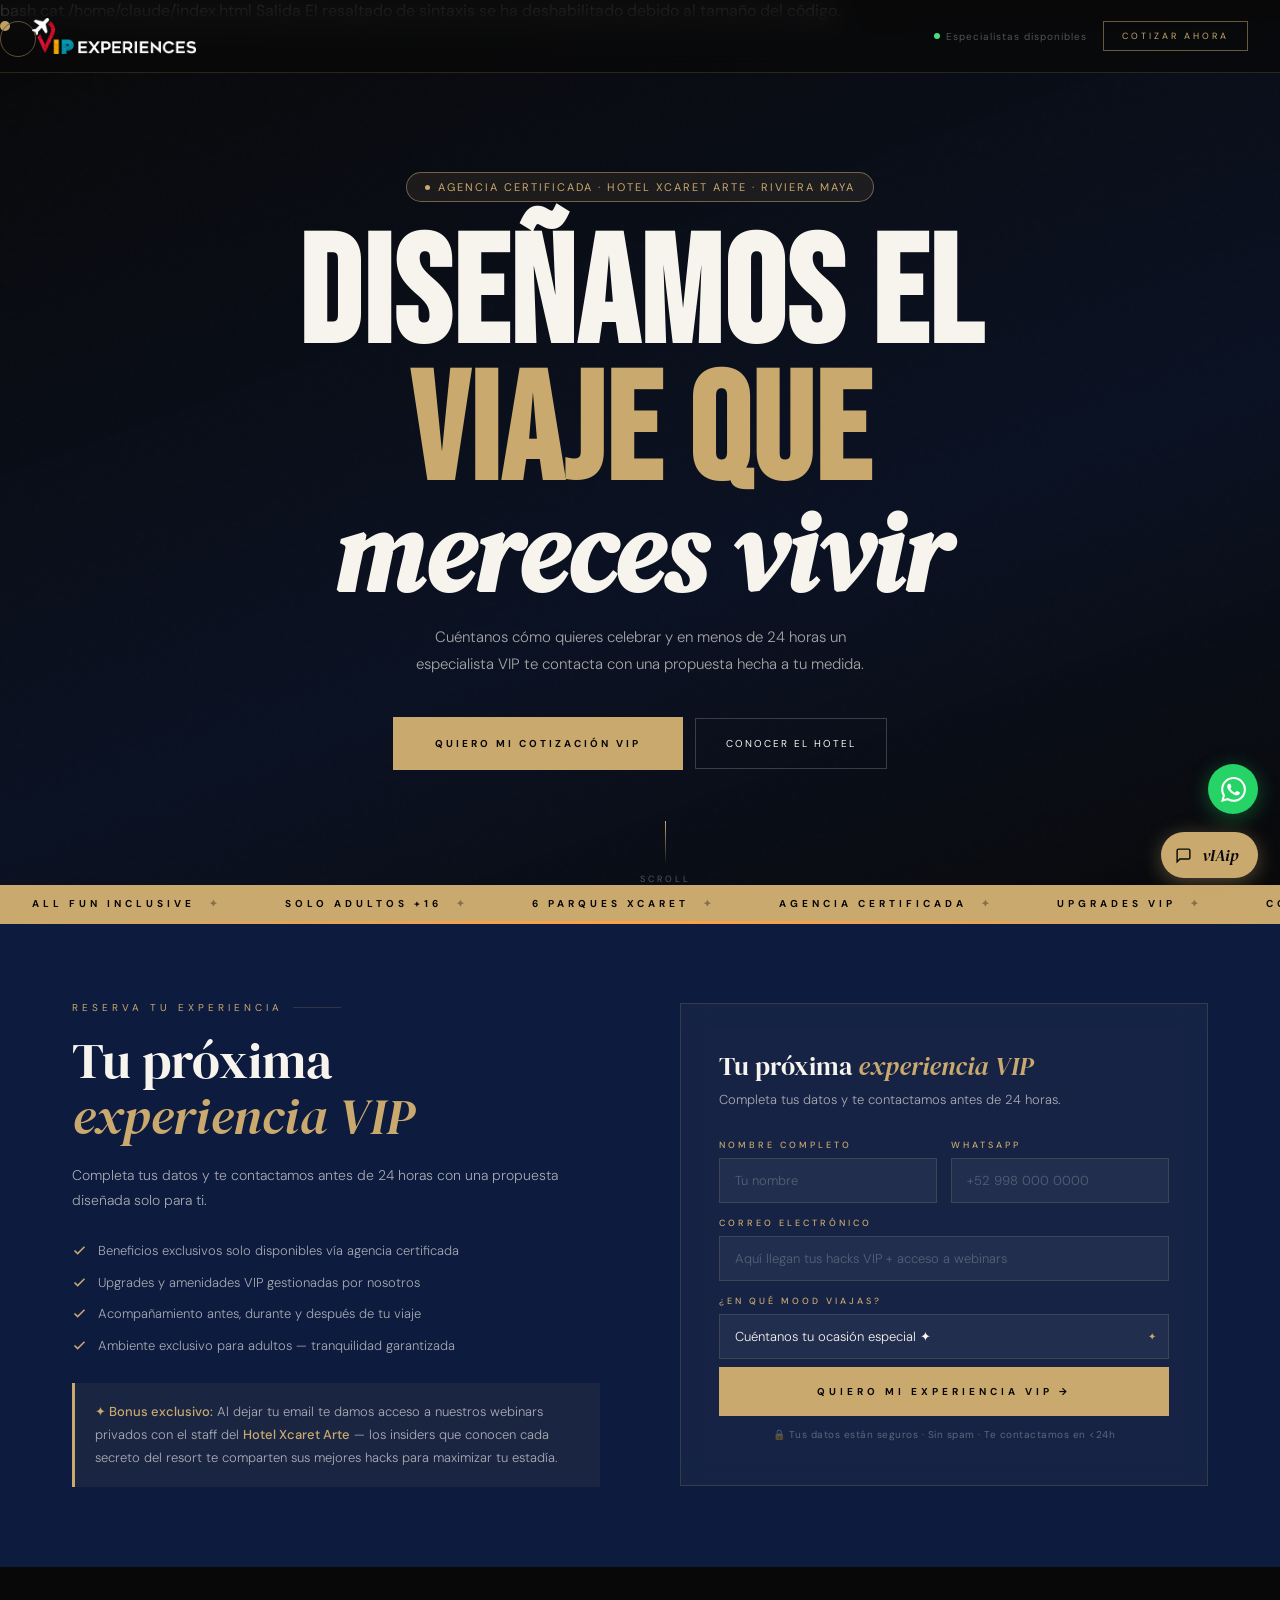
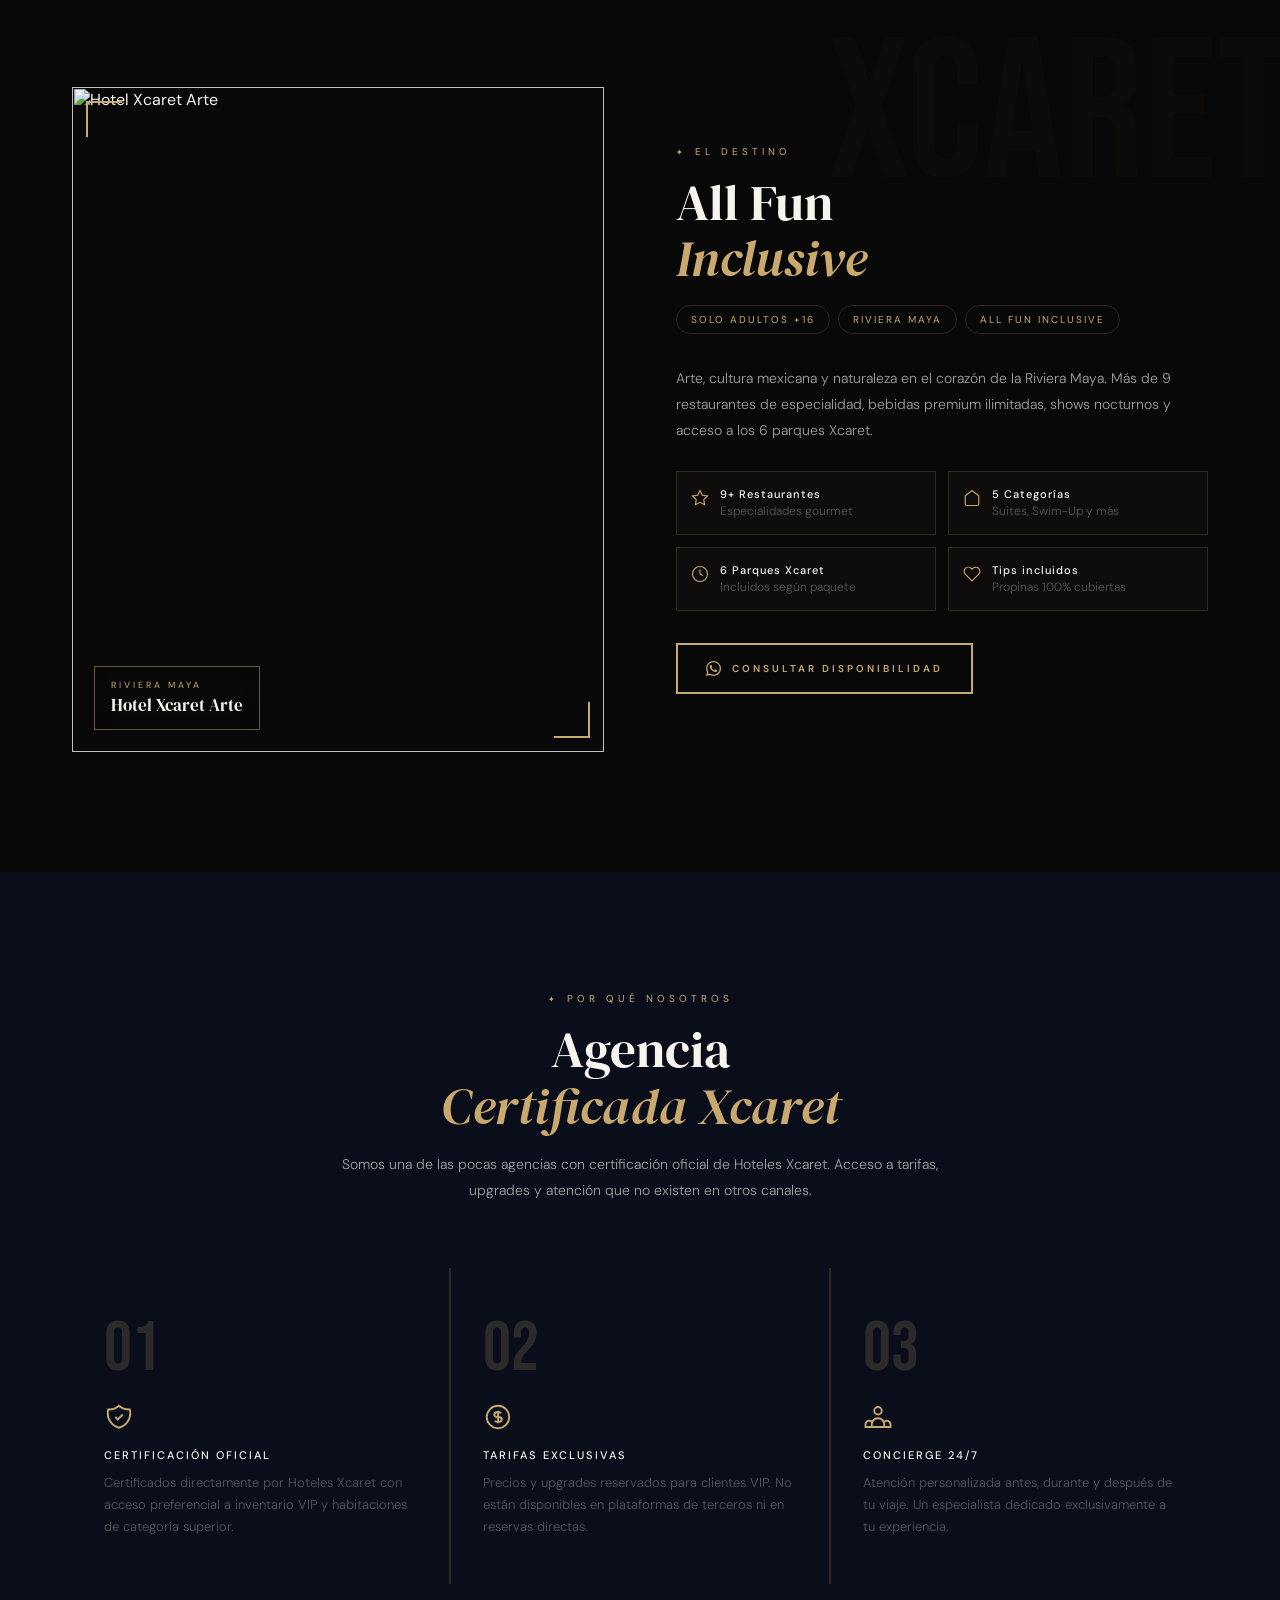
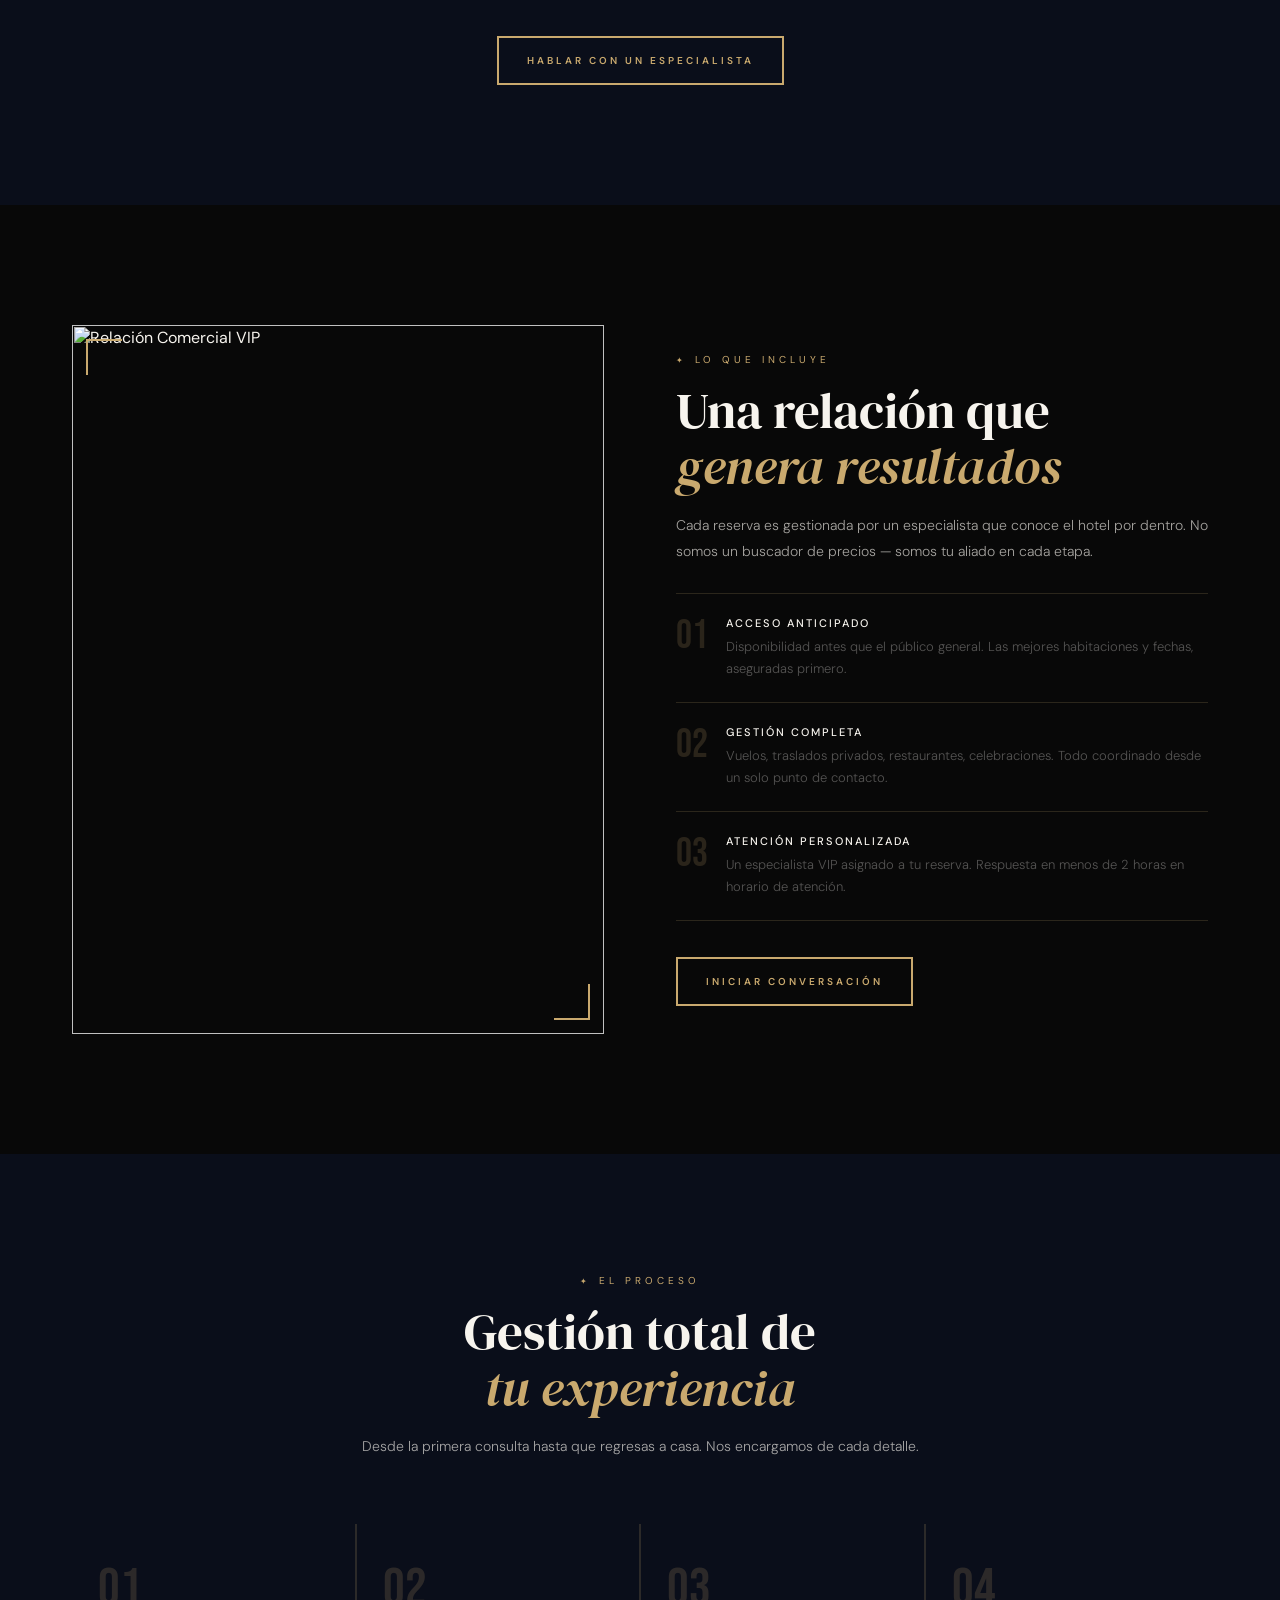
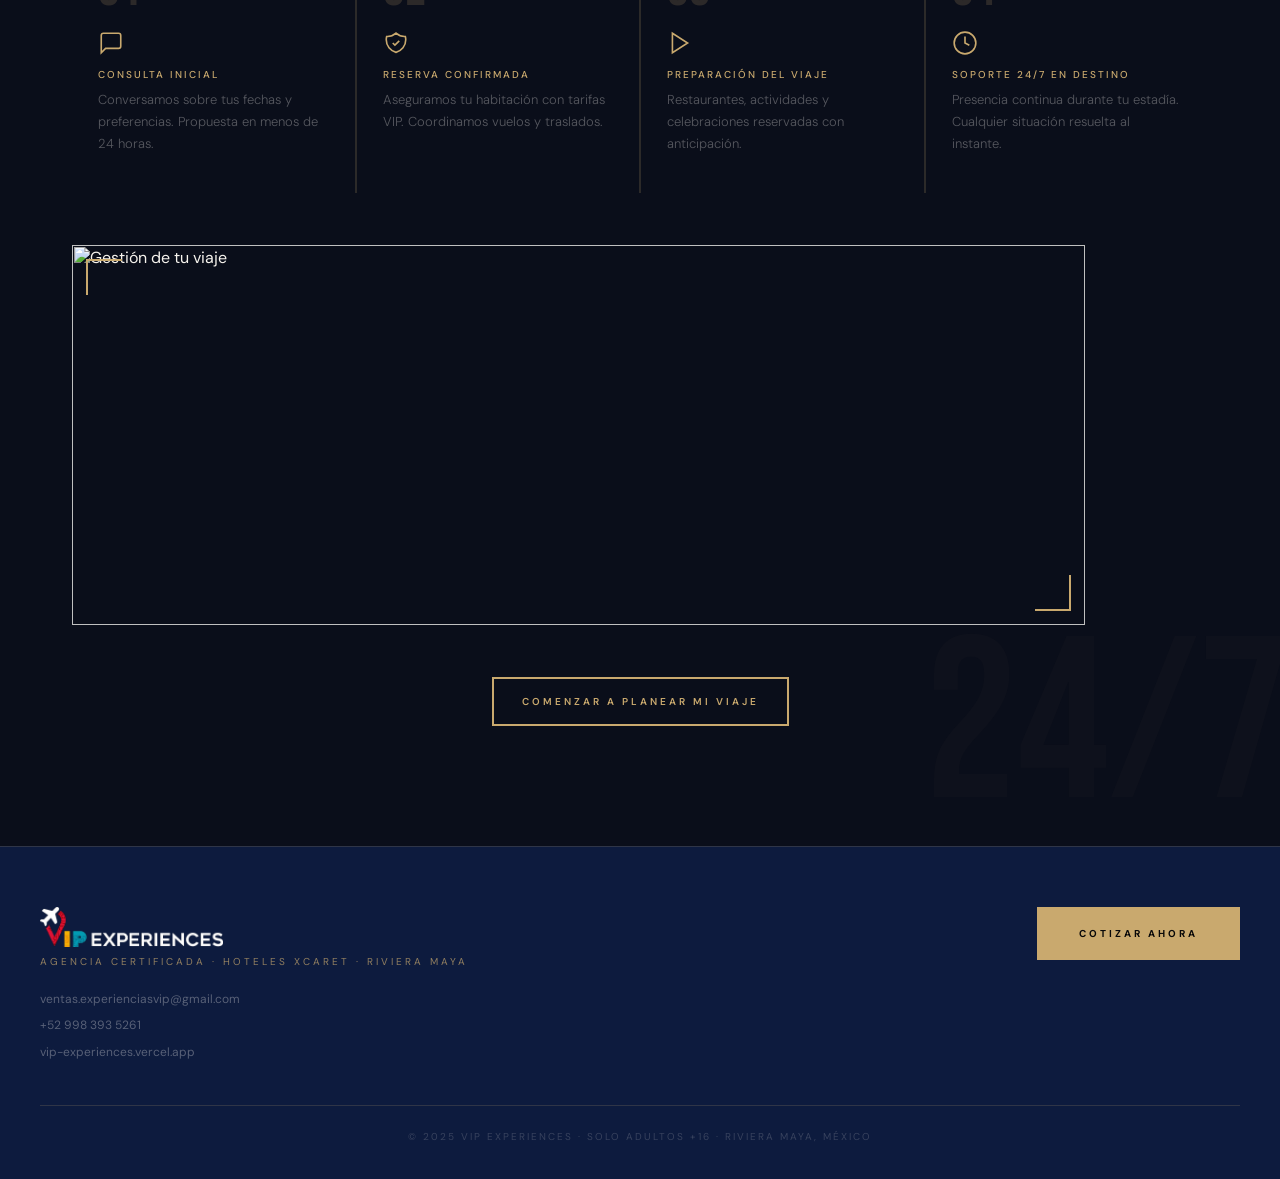
==== index.html @ f20a8151 "Update index.html" ====
bash

cat /home/claude/index.html
Salida

El resaltado de sintaxis se ha deshabilitado debido al tamaño del código.
<!DOCTYPE html>
<html lang="es">
<head>
<meta charset="UTF-8">
<meta name="viewport" content="width=device-width, initial-scale=1.0">
<title>VIP Experiences — Hotel Xcaret Arte</title>
<meta name="description" content="Agencia certificada por Hoteles Xcaret. Tarifas VIP y experiencias exclusivas en Hotel Xcaret Arte, Riviera Maya.">
<link rel="preconnect" href="https://fonts.googleapis.com">
<link rel="preconnect" href="https://fonts.gstatic.com" crossorigin>
<link href="https://fonts.googleapis.com/css2?family=Bebas+Neue&family=DM+Serif+Display:ital@0;1&family=DM+Sans:wght@300;400;500;600&display=swap" rel="stylesheet">
<style>
:root{--gold:#C9A96E;--gold2:#E8D5A8;--navy:#0D1B3E;--black:#080808;--white:#F7F4EE;--dim:rgba(247,244,238,0.65);--faint:rgba(247,244,238,0.32);--border:rgba(201,169,110,0.18);--border2:rgba(201,169,110,0.5)}
*,*::before,*::after{box-sizing:border-box;margin:0;padding:0}
html{scroll-behavior:smooth}
body{font-family:'DM Sans',sans-serif;background:var(--black);color:var(--white);overflow-x:hidden;cursor:none}
.cursor{width:10px;height:10px;background:var(--gold);border-radius:50%;position:fixed;pointer-events:none;z-index:9999;mix-blend-mode:difference;transition:transform .15s}
.cursor-ring{width:36px;height:36px;border:1px solid var(--gold);border-radius:50%;position:fixed;pointer-events:none;z-index:9998;opacity:.45;transition:all .12s ease}
nav{position:fixed;top:0;left:0;right:0;z-index:200;padding:18px 32px;display:flex;align-items:center;justify-content:space-between;background:rgba(8,8,8,.75);backdrop-filter:blur(16px);border-bottom:1px solid var(--border)}
.nav-logo{font-family:'DM Serif Display',serif;font-size:19px;color:var(--white);text-decoration:none}
.nav-logo span{color:var(--gold)}
.nav-right{display:flex;align-items:center;gap:16px}
.nav-live{display:flex;align-items:center;gap:6px;font-size:10px;color:var(--faint);letter-spacing:1px}
.live-dot{width:6px;height:6px;background:#4ade80;border-radius:50%;animation:blink 1.5s ease infinite}
.nav-cta{font-size:9px;letter-spacing:3px;text-transform:uppercase;color:var(--gold);border:1px solid var(--border2);padding:8px 18px;text-decoration:none;transition:all .2s}
.nav-cta:hover{background:var(--gold);color:var(--black)}
/* HERO */
#hero{position:relative;height:100svh;min-height:680px;display:grid;place-items:center;overflow:hidden}
.hero-bg{position:absolute;inset:0;background-image:url('https://res.cloudinary.com/deaovvhbi/image/upload/q_auto,f_auto/Hero_wclmz5.jpg');background-size:cover;background-position:center;transform:scale(1.08);animation:slowZoom 12s ease forwards}
.hero-overlay{position:absolute;inset:0;z-index:1;background:linear-gradient(160deg,rgba(8,8,8,.78) 0%,rgba(13,27,62,.5) 60%,rgba(8,8,8,.82) 100%)}
.hero-grain{position:absolute;inset:0;z-index:2;opacity:.25;background-image:url("data:image/svg+xml,%3Csvg viewBox='0 0 200 200' xmlns='http://www.w3.org/2000/svg'%3E%3Cfilter id='n'%3E%3CfeTurbulence type='fractalNoise' baseFrequency='.85' numOctaves='4'/%3E%3C/filter%3E%3Crect width='100%25' height='100%25' filter='url(%23n)' opacity='.05'/%3E%3C/svg%3E");pointer-events:none}
.hero-content{position:relative;z-index:3;text-align:center;padding:0 20px;max-width:900px}
.hero-pill{display:inline-flex;align-items:center;gap:8px;background:rgba(201,169,110,.1);border:1px solid var(--border2);padding:7px 18px;border-radius:100px;font-size:11px;letter-spacing:2px;text-transform:uppercase;color:var(--gold);margin-bottom:28px;animation:fadeUp .8s ease both;backdrop-filter:blur(8px)}
.pill-dot{width:5px;height:5px;background:var(--gold);border-radius:50%}
.hero-h1{font-family:'Bebas Neue',sans-serif;font-size:clamp(68px,12vw,152px);line-height:.9;letter-spacing:2px;color:var(--white);margin-bottom:6px;animation:fadeUp .8s .1s ease both}
.hero-h1 .g{color:var(--gold)}
.hero-h1 .it{font-family:'DM Serif Display',serif;font-style:italic;font-size:.72em;letter-spacing:0;display:block}
.hero-sub{font-size:15px;font-weight:300;color:var(--dim);line-height:1.75;max-width:460px;margin:22px auto 40px;animation:fadeUp .8s .2s ease both}
.hero-ctas{display:flex;align-items:center;justify-content:center;gap:12px;flex-wrap:wrap;animation:fadeUp .8s .3s ease both}
.btn-primary{background:var(--gold);color:var(--black);font-size:10px;font-weight:700;letter-spacing:3px;text-transform:uppercase;padding:18px 40px;text-decoration:none;border:2px solid var(--gold);transition:all .25s;font-family:'DM Sans',sans-serif;display:inline-block}
.btn-primary:hover{background:transparent;color:var(--gold)}
.btn-outline{background:transparent;color:var(--white);font-size:10px;letter-spacing:2px;text-transform:uppercase;padding:18px 30px;text-decoration:none;border:1px solid rgba(247,244,238,.2);transition:all .25s;font-family:'DM Sans',sans-serif;display:inline-block}
.btn-outline:hover{border-color:var(--gold);color:var(--gold)}
.hero-scroll{position:absolute;bottom:36px;left:50%;transform:translateX(-50%);z-index:3;display:flex;flex-direction:column;align-items:center;gap:8px;color:var(--faint);font-size:9px;letter-spacing:3px;text-transform:uppercase;animation:fadeUp .8s .6s ease both}
.scroll-line{width:1px;height:44px;background:linear-gradient(to bottom,var(--gold),transparent);animation:scrollPulse 2s ease infinite}
.ticker{position:absolute;bottom:0;left:0;right:0;z-index:4;background:var(--gold);height:36px;display:flex;align-items:center;overflow:hidden}
.ticker-track{display:flex;animation:ticker 24s linear infinite;white-space:nowrap}
.ticker-item{font-size:10px;letter-spacing:4px;text-transform:uppercase;color:var(--black);font-weight:700;padding:0 32px;display:flex;align-items:center;gap:14px}
.ts{opacity:.35}
/* FORMULARIO */
#formulario{position:relative;background:var(--navy);overflow:hidden}
#formulario::before{content:'';position:absolute;top:0;left:0;right:0;height:3px;background:linear-gradient(90deg,var(--gold),#ff9f43,var(--gold))}
.form-layout{max-width:1200px;margin:0 auto;padding:80px 32px;display:grid;grid-template-columns:1fr 1fr;gap:80px;align-items:center}
.form-eyebrow{font-size:10px;letter-spacing:4px;text-transform:uppercase;color:var(--gold);margin-bottom:18px;display:flex;align-items:center;gap:10px}
.form-eyebrow::after{content:'';flex:1;height:1px;background:var(--border);max-width:48px}
.form-h2{font-family:'DM Serif Display',serif;font-size:clamp(34px,4vw,54px);font-weight:400;line-height:1.1;color:var(--white);margin-bottom:18px}
.form-h2 em{color:var(--gold);font-style:italic}
.form-desc{font-size:14px;font-weight:300;color:var(--dim);line-height:1.8;margin-bottom:28px}
.perks{list-style:none;display:flex;flex-direction:column;gap:12px;margin-bottom:28px}
.perks li{display:flex;align-items:flex-start;gap:11px;font-size:13px;font-weight:300;color:var(--dim);line-height:1.5}
.pi{color:var(--gold);flex-shrink:0;margin-top:2px}
.bonus{background:rgba(201,169,110,.07);border-left:3px solid var(--gold);padding:18px 20px}
.bonus p{font-size:13px;font-weight:300;color:var(--dim);line-height:1.75}
.bonus strong{color:var(--gold);font-weight:500}
.form-card{background:rgba(247,244,238,.04);border:1px solid var(--border);padding:44px 38px;backdrop-filter:blur(12px)}
.card-h3{font-family:'DM Serif Display',serif;font-size:26px;font-weight:400;color:var(--white);margin-bottom:6px}
.card-h3 em{color:var(--gold);font-style:italic}
.card-sub{font-size:13px;font-weight:300;color:var(--dim);margin-bottom:28px;line-height:1.6}
.frow{display:grid;grid-template-columns:1fr 1fr;gap:14px;margin-bottom:14px}
.frow.one{grid-template-columns:1fr}
.fg{display:flex;flex-direction:column;gap:7px}
.fg label{font-size:9px;letter-spacing:3px;text-transform:uppercase;color:var(--gold);font-weight:500}
.fg input,.fg select{background:rgba(255,255,255,.05);border:1px solid var(--border);color:var(--white);padding:13px 15px;font-size:13px;font-weight:300;font-family:'DM Sans',sans-serif;outline:none;transition:border-color .25s;width:100%;-webkit-appearance:none}
.fg input::placeholder{color:rgba(247,244,238,.25)}
.fg input:focus,.fg select:focus{border-color:var(--gold)}
.fg select option{background:#0d1b3e;color:var(--white)}
.sel-wrap{position:relative}
.sel-wrap::after{content:'✦';position:absolute;right:13px;top:50%;transform:translateY(-50%);color:var(--gold);font-size:10px;pointer-events:none}
.form-submit{width:100%;background:var(--gold);color:var(--black);border:none;padding:18px;margin-top:8px;font-size:10px;letter-spacing:4px;text-transform:uppercase;font-weight:700;font-family:'DM Sans',sans-serif;cursor:none;transition:all .25s}
.form-submit:hover{background:var(--gold2)}
.form-submit:disabled{opacity:.5}
.form-secure{margin-top:12px;text-align:center;font-size:10px;color:var(--faint);letter-spacing:.5px}
.form-err{display:none;margin-top:10px;font-size:12px;color:#ff7070;padding:10px 14px;border:1px solid rgba(255,112,112,.2);background:rgba(255,112,112,.05)}
.form-ok{display:none;text-align:center;padding:48px 20px}
.form-ok h3{font-family:'DM Serif Display',serif;font-size:34px;color:var(--white);margin-bottom:12px}
.form-ok h3 em{color:var(--gold);font-style:italic}
.form-ok p{font-size:14px;font-weight:300;color:var(--dim);line-height:1.7;margin-bottom:24px}
/* SECTIONS */
.sec{padding:120px 0;position:relative}
.sec-inner{max-width:1200px;margin:0 auto;padding:0 32px}
.split{display:grid;grid-template-columns:1fr 1fr;gap:72px;align-items:center}
.eyebrow{font-size:10px;letter-spacing:4px;text-transform:uppercase;color:var(--gold);margin-bottom:16px;display:flex;align-items:center;gap:8px}
.eyebrow::before{content:'✦';font-size:8px}
.sec-h2{font-family:'DM Serif Display',serif;font-size:clamp(36px,4vw,54px);font-weight:400;line-height:1.1;color:var(--white);margin-bottom:18px}
.sec-h2 em{color:var(--gold);font-style:italic}
.sec-p{font-size:14px;font-weight:300;color:var(--dim);line-height:1.85;margin-bottom:28px}
.tags{display:flex;flex-wrap:wrap;gap:8px;margin-bottom:32px}
.tag{font-size:10px;letter-spacing:2px;text-transform:uppercase;color:var(--gold);border:1px solid var(--border);padding:7px 14px;border-radius:100px;transition:all .2s}
.tag:hover{background:var(--gold);color:var(--black);border-color:var(--gold)}
.icon-grid{display:grid;grid-template-columns:1fr 1fr;gap:12px;margin-bottom:32px}
.icon-card{display:flex;align-items:flex-start;gap:11px;padding:15px 14px;border:1px solid var(--border);background:rgba(201,169,110,.03);transition:border-color .2s}
.icon-card:hover{border-color:var(--border2)}
.icon-card svg{flex-shrink:0;margin-top:2px}
.ict strong{display:block;font-size:11px;letter-spacing:1px;color:var(--white);font-weight:500;margin-bottom:2px}
.ict span{font-size:12px;font-weight:300;color:var(--faint)}
.img-frame{position:relative;overflow:hidden}
.img-frame img{width:100%;height:100%;object-fit:cover;display:block;transition:transform .8s ease}
.img-frame:hover img{transform:scale(1.04)}
.corner-tl{position:absolute;top:14px;left:14px;width:36px;height:36px;border-top:2px solid var(--gold);border-left:2px solid var(--gold);pointer-events:none}
.corner-br{position:absolute;bottom:14px;right:14px;width:36px;height:36px;border-bottom:2px solid var(--gold);border-right:2px solid var(--gold);pointer-events:none}
.img-stamp{position:absolute;bottom:22px;left:22px;background:rgba(8,8,8,.88);border:1px solid var(--border2);padding:12px 16px;backdrop-filter:blur(10px)}
.img-stamp p{font-size:9px;letter-spacing:3px;text-transform:uppercase;color:var(--gold);margin-bottom:2px}
.img-stamp strong{font-family:'DM Serif Display',serif;font-size:17px;font-weight:400;color:var(--white)}
.btn-wa{display:inline-flex;align-items:center;gap:11px;background:transparent;color:var(--gold);border:2px solid var(--gold);font-size:10px;letter-spacing:3px;text-transform:uppercase;font-weight:600;padding:16px 28px;text-decoration:none;font-family:'DM Sans',sans-serif;transition:all .25s}
.btn-wa:hover{background:var(--gold);color:var(--black)}
/* PILLARS */
.pillars-wrap{display:grid;grid-template-columns:repeat(3,1fr);gap:2px;background:var(--border);margin-bottom:52px}
.pillar{background:#0a0e1a;padding:46px 32px;transition:background .3s;position:relative;overflow:hidden}
.pillar::before{content:'';position:absolute;top:0;left:0;right:0;height:2px;background:var(--gold);transform:scaleX(0);transition:transform .3s ease;transform-origin:left}
.pillar:hover::before{transform:scaleX(1)}
.pillar:hover{background:rgba(201,169,110,.04)}
.pnum{font-family:'Bebas Neue',sans-serif;font-size:70px;color:var(--border);line-height:1;margin-bottom:18px}
.ptitle{font-size:11px;letter-spacing:2px;text-transform:uppercase;color:var(--white);font-weight:500;margin-bottom:10px}
.pdesc{font-size:13px;font-weight:300;color:var(--faint);line-height:1.7}
/* BENEFITS */
.benefit-list{display:flex;flex-direction:column;gap:0;margin:28px 0 36px}
.benefit-row{display:flex;align-items:flex-start;gap:20px;padding:22px 0;border-bottom:1px solid var(--border)}
.benefit-row:first-child{border-top:1px solid var(--border)}
.bnum{font-family:'Bebas Neue',sans-serif;font-size:40px;color:var(--border);line-height:1;flex-shrink:0;width:30px}
.bcontent h4{font-size:11px;letter-spacing:2px;text-transform:uppercase;color:var(--white);font-weight:500;margin-bottom:6px}
.bcontent p{font-size:13px;font-weight:300;color:var(--faint);line-height:1.7}
/* STEPS */
.steps-wrap{display:grid;grid-template-columns:repeat(4,1fr);gap:2px;background:var(--border);margin-bottom:52px}
.step{background:#0a0e1a;padding:38px 26px;transition:background .3s}
.step:hover{background:rgba(201,169,110,.04)}
.snum{font-family:'Bebas Neue',sans-serif;font-size:54px;color:var(--border);line-height:1;margin-bottom:14px}
.stitle{font-size:10px;letter-spacing:2px;text-transform:uppercase;color:var(--gold);font-weight:500;margin-bottom:8px}
.sdesc{font-size:13px;font-weight:300;color:var(--faint);line-height:1.7}
.center-head{text-align:center;max-width:620px;margin:0 auto 64px}
.center-cta{text-align:center;margin-top:52px}
/* BG DECORATORS */
.bg-text{position:absolute;font-family:'Bebas Neue',sans-serif;color:rgba(201,169,110,.025);pointer-events:none;user-select:none;z-index:0}
/* FOOTER */
footer{background:var(--navy);border-top:1px solid var(--border);padding:60px 32px 36px}
.footer-inner{max-width:1200px;margin:0 auto;display:grid;grid-template-columns:1fr auto;gap:40px;align-items:start;margin-bottom:40px}
.footer-brand h3{font-family:'DM Serif Display',serif;font-size:24px;font-weight:400;color:var(--white);margin-bottom:6px}
.footer-brand h3 span{color:var(--gold)}
.footer-cert{font-size:10px;letter-spacing:3px;text-transform:uppercase;color:var(--gold);opacity:.7;margin-bottom:18px}
.footer-links a{display:block;font-size:12px;color:var(--faint);text-decoration:none;line-height:2.2;transition:color .2s}
.footer-links a:hover{color:var(--gold)}
.footer-copy{max-width:1200px;margin:0 auto;padding-top:24px;border-top:1px solid var(--border);text-align:center;font-size:10px;letter-spacing:2px;text-transform:uppercase;color:rgba(247,244,238,.18)}
/* WA + CHAT */
.wa-float{position:fixed;bottom:86px;right:22px;z-index:98;width:50px;height:50px;background:#25D366;border-radius:50%;display:flex;align-items:center;justify-content:center;text-decoration:none;box-shadow:0 4px 20px rgba(37,211,102,.35);transition:transform .3s,box-shadow .3s}
.wa-float:hover{transform:scale(1.1);box-shadow:0 8px 28px rgba(37,211,102,.5)}
.chat-float{position:fixed;bottom:22px;right:22px;z-index:99}
.chat-btn{height:46px;padding:0 20px 0 14px;background:var(--gold);border:none;border-radius:100px;cursor:none;display:flex;align-items:center;gap:10px;box-shadow:0 4px 20px rgba(201,169,110,.4);transition:all .3s}
.chat-btn:hover{transform:translateY(-2px);box-shadow:0 8px 28px rgba(201,169,110,.55)}
.chat-label{font-family:'DM Serif Display',serif;font-size:16px;font-style:italic;color:var(--black);font-weight:400}
.chat-win{position:absolute;bottom:58px;right:0;width:360px;background:#111;border:1px solid var(--border2);display:none;flex-direction:column;box-shadow:0 24px 64px rgba(0,0,0,.8);max-height:520px}
.chat-win.open{display:flex}
.chat-head{background:linear-gradient(135deg,var(--navy),#060f24);padding:15px 18px;display:flex;align-items:center;gap:12px;border-bottom:1px solid var(--border)}
.chat-av{width:34px;height:34px;background:var(--gold);border-radius:50%;display:flex;align-items:center;justify-content:center;font-family:'DM Serif Display',serif;font-size:14px;font-style:italic;color:var(--black);flex-shrink:0}
.chat-info h4{font-size:13px;font-weight:500;color:var(--white);margin-bottom:2px}
.chat-info span{font-size:10px;color:var(--gold);letter-spacing:1px}
.chat-x{margin-left:auto;background:none;border:none;color:var(--faint);cursor:none;font-size:22px;line-height:1;transition:color .2s}
.chat-x:hover{color:var(--white)}
.chat-msgs{flex:1;overflow-y:auto;padding:18px;display:flex;flex-direction:column;gap:14px;min-height:260px;max-height:300px}
.chat-msgs::-webkit-scrollbar{width:3px}
.chat-msgs::-webkit-scrollbar-thumb{background:var(--border);border-radius:2px}
.msg{max-width:88%;font-size:13px;font-weight:300;line-height:1.6;padding:11px 14px;animation:msgIn .3s ease both}
.msg.bot{background:rgba(201,169,110,.08);border-left:2px solid var(--gold);color:var(--dim);align-self:flex-start}
.msg.user{background:rgba(255,255,255,.06);color:var(--white);align-self:flex-end}
.msg.typing{display:flex;gap:5px;align-items:center;padding:14px 16px}
.dot{width:6px;height:6px;background:var(--gold);border-radius:50%;animation:bounce 1.2s ease infinite}
.dot:nth-child(2){animation-delay:.2s}
.dot:nth-child(3){animation-delay:.4s}
.chat-quick{padding:9px 14px;display:flex;gap:6px;flex-wrap:wrap;border-top:1px solid var(--border);background:rgba(0,0,0,.3)}
.q-btn{font-size:10px;letter-spacing:1px;color:var(--gold);border:1px solid var(--border);background:none;padding:6px 12px;cursor:none;transition:all .2s;font-family:'DM Sans',sans-serif;border-radius:100px}
.q-btn:hover{background:var(--gold);color:var(--black);border-color:var(--gold)}
.chat-row{display:flex;border-top:1px solid var(--border)}
.chat-inp{flex:1;background:rgba(255,255,255,.04);border:none;color:var(--white);padding:13px 15px;font-size:13px;font-family:'DM Sans',sans-serif;font-weight:300;outline:none}
.chat-inp::placeholder{color:rgba(247,244,238,.25)}
.chat-snd{background:var(--gold);border:none;width:44px;cursor:none;display:flex;align-items:center;justify-content:center;transition:background .2s;flex-shrink:0}
.chat-snd:hover{background:var(--gold2)}
.reveal{opacity:0;transform:translateY(20px);transition:opacity .65s ease,transform .65s ease}
.reveal.visible{opacity:1;transform:none}
.rd1{transition-delay:.1s}
.rd2{transition-delay:.2s}
@keyframes fadeUp{from{opacity:0;transform:translateY(28px)}to{opacity:1;transform:none}}
@keyframes slowZoom{from{transform:scale(1.08)}to{transform:scale(1)}}
@keyframes scrollPulse{0%,100%{opacity:.25}50%{opacity:.9}}
@keyframes ticker{from{transform:translateX(0)}to{transform:translateX(-50%)}}
@keyframes blink{0%,100%{opacity:1}50%{opacity:.15}}
@keyframes bounce{0%,60%,100%{transform:translateY(0)}30%{transform:translateY(-6px)}}
@keyframes msgIn{from{opacity:0;transform:translateY(6px)}to{opacity:1;transform:none}}
@media(max-width:768px){
  body,*{cursor:auto!important}
  .cursor,.cursor-ring{display:none}
  nav{padding:14px 18px}
  .nav-live{display:none}
  .form-layout,.split{grid-template-columns:1fr;gap:40px}
  .pillars-wrap{grid-template-columns:1fr}
  .steps-wrap{grid-template-columns:1fr 1fr}
  .sec-inner,.form-layout{padding-left:18px;padding-right:18px}
  .sec{padding:80px 0}
  .frow{grid-template-columns:1fr}
  .form-card{padding:28px 18px}
  .footer-inner{grid-template-columns:1fr}
  .chat-win{width:300px;right:0}
  .icon-grid{grid-template-columns:1fr}
  .form-layout{padding:60px 18px}
}
</style>
</head>
<body>
<div class="cursor" id="cur"></div>
<div class="cursor-ring" id="ring"></div>

<nav>
  <a href="#" class="nav-logo" style="display:flex;align-items:center"><img src="[data-uri]" alt="VIP Experiences" style="height:36px;width:auto;display:block"></a>
  <div class="nav-right">
    <div class="nav-live"><div class="live-dot"></div>Especialistas disponibles</div>
    <a href="#formulario" class="nav-cta">Cotizar ahora</a>
  </div>
</nav>

<!-- HERO -->
<section id="hero">
  <div class="hero-bg"></div>
  <div class="hero-overlay"></div>
  <div class="hero-grain"></div>
  <div class="hero-content">
    <div class="hero-pill"><div class="pill-dot"></div>Agencia Certificada &middot; Hotel Xcaret Arte &middot; Riviera Maya</div>
    <h1 class="hero-h1">
      Dise&ntilde;amos el<br>
      <span class="g">viaje que</span><br>
      <span class="it">mereces vivir</span>
    </h1>
    <p class="hero-sub">Cu&eacute;ntanos c&oacute;mo quieres celebrar y en menos de 24 horas un especialista VIP te contacta con una propuesta hecha a tu medida.</p>
    <div class="hero-ctas">
      <a href="#formulario" class="btn-primary">Quiero mi cotizaci&oacute;n VIP</a>
      <a href="#xcaret" class="btn-outline">Conocer el hotel</a>
    </div>
  </div>
  <div class="hero-scroll"><div class="scroll-line"></div><span>Scroll</span></div>
  <div class="ticker">
    <div class="ticker-track">
      <span class="ticker-item">All Fun Inclusive <span class="ts">&#10022;</span></span>
      <span class="ticker-item">Solo Adultos +16 <span class="ts">&#10022;</span></span>
      <span class="ticker-item">6 Parques Xcaret <span class="ts">&#10022;</span></span>
      <span class="ticker-item">Agencia Certificada <span class="ts">&#10022;</span></span>
      <span class="ticker-item">Upgrades VIP <span class="ts">&#10022;</span></span>
      <span class="ticker-item">Concierge 24/7 <span class="ts">&#10022;</span></span>
      <span class="ticker-item">Riviera Maya <span class="ts">&#10022;</span></span>
      <span class="ticker-item">All Fun Inclusive <span class="ts">&#10022;</span></span>
      <span class="ticker-item">Solo Adultos +16 <span class="ts">&#10022;</span></span>
      <span class="ticker-item">6 Parques Xcaret <span class="ts">&#10022;</span></span>
      <span class="ticker-item">Agencia Certificada <span class="ts">&#10022;</span></span>
      <span class="ticker-item">Upgrades VIP <span class="ts">&#10022;</span></span>
      <span class="ticker-item">Concierge 24/7 <span class="ts">&#10022;</span></span>
      <span class="ticker-item">Riviera Maya <span class="ts">&#10022;</span></span>
    </div>
  </div>
</section>

<!-- FORMULARIO -->
<section id="formulario">
  <div class="form-layout">
    <div class="reveal">
      <p class="form-eyebrow">Reserva tu experiencia</p>
      <h2 class="form-h2">Tu pr&oacute;xima<br><em>experiencia VIP</em></h2>
      <p class="form-desc">Completa tus datos y te contactamos antes de 24 horas con una propuesta dise&ntilde;ada solo para ti.</p>
      <ul class="perks">
        <li><svg class="pi" width="15" height="15" viewBox="0 0 24 24" fill="none" stroke="#C9A96E" stroke-width="2.5"><polyline points="20 6 9 17 4 12"/></svg>Beneficios exclusivos solo disponibles v&iacute;a agencia certificada</li>
        <li><svg class="pi" width="15" height="15" viewBox="0 0 24 24" fill="none" stroke="#C9A96E" stroke-width="2.5"><polyline points="20 6 9 17 4 12"/></svg>Upgrades y amenidades VIP gestionadas por nosotros</li>
        <li><svg class="pi" width="15" height="15" viewBox="0 0 24 24" fill="none" stroke="#C9A96E" stroke-width="2.5"><polyline points="20 6 9 17 4 12"/></svg>Acompa&ntilde;amiento antes, durante y despu&eacute;s de tu viaje</li>
        <li><svg class="pi" width="15" height="15" viewBox="0 0 24 24" fill="none" stroke="#C9A96E" stroke-width="2.5"><polyline points="20 6 9 17 4 12"/></svg>Ambiente exclusivo para adultos &mdash; tranquilidad garantizada</li>
      </ul>
      <div class="bonus">
        <p><strong>&#10022; Bonus exclusivo:</strong> Al dejar tu email te damos acceso a nuestros webinars privados con el staff del <strong>Hotel Xcaret Arte</strong> &mdash; los insiders que conocen cada secreto del resort te comparten sus mejores hacks para maximizar tu estad&iacute;a.</p>
      </div>
    </div>
    <div class="form-card reveal rd1">
      <div id="form-fields">
        <h3 class="card-h3">Tu pr&oacute;xima <em>experiencia VIP</em></h3>
        <p class="card-sub">Completa tus datos y te contactamos antes de 24 horas.</p>
        <div class="frow">
          <div class="fg"><label>Nombre completo</label><input type="text" id="f-nombre" placeholder="Tu nombre" autocomplete="name"></div>
          <div class="fg"><label>WhatsApp</label><input type="tel" id="f-tel" placeholder="+52 998 000 0000" autocomplete="tel"></div>
        </div>
        <div class="frow one">
          <div class="fg"><label>Correo electr&oacute;nico</label><input type="email" id="f-email" placeholder="Aqu&iacute; llegan tus hacks VIP + acceso a webinars" autocomplete="email"></div>
        </div>
        <div class="frow one" style="margin-bottom:0">
          <div class="fg"><label>&iquest;En qu&eacute; mood viajas?</label>
            <div class="sel-wrap"><select id="f-mood">
              <option value="">Cu&eacute;ntanos tu ocasi&oacute;n especial &#10022;</option>
              <option>Luna de miel o aniversario</option>
              <option>Celebraci&oacute;n de cumplea&ntilde;os</option>
              <option>Escape rom&aacute;ntico de pareja</option>
              <option>Girls trip o viaje con amigas</option>
              <option>Descanso total y spa</option>
              <option>Aventura y parques Xcaret</option>
              <option>No s&eacute; a&uacute;n, quiero orientaci&oacute;n</option>
            </select></div>
          </div>
        </div>
        <div id="f-err" class="form-err"></div>
        <button class="form-submit" id="f-btn" onclick="submitForm()">Quiero mi experiencia VIP &rarr;</button>
        <p class="form-secure">&#128274; Tus datos est&aacute;n seguros &middot; Sin spam &middot; Te contactamos en &lt;24h</p>
      </div>
      <div class="form-ok" id="f-ok">
        <h3>&#10022; <em>Listo!</em></h3>
        <p>Tu solicitud fue recibida. Un especialista VIP te contactar&aacute; antes de 24 horas con tu propuesta personalizada.</p>
        <a href="https://wa.me/5219983935261?text=Hola%2C%20acabo%20de%20enviar%20mi%20solicitud%20en%20la%20p%C3%A1gina" target="_blank" class="btn-wa">Agilizar por WhatsApp &rarr;</a>
      </div>
    </div>
  </div>
</section>

<!-- SEC 1: XCARET ARTE -->
<section class="sec" id="xcaret" style="background:var(--black)">
  <span class="bg-text" style="top:30px;right:-10px;font-size:200px">XCARET</span>
  <div class="sec-inner">
    <div class="split">
      <div class="img-frame reveal" style="aspect-ratio:4/5">
        <img src="https://res.cloudinary.com/deaovvhbi/image/upload/q_auto,f_auto/Secci%C3%B3n_1_zpunxm.jpg" alt="Hotel Xcaret Arte" loading="lazy">
        <div class="corner-tl"></div><div class="corner-br"></div>
        <div class="img-stamp"><p>Riviera Maya</p><strong>Hotel Xcaret Arte</strong></div>
      </div>
      <div class="reveal rd1">
        <p class="eyebrow">El destino</p>
        <h2 class="sec-h2">All Fun<br><em>Inclusive</em></h2>
        <div class="tags"><span class="tag">Solo Adultos +16</span><span class="tag">Riviera Maya</span><span class="tag">All Fun Inclusive</span></div>
        <p class="sec-p">Arte, cultura mexicana y naturaleza en el coraz&oacute;n de la Riviera Maya. M&aacute;s de 9 restaurantes de especialidad, bebidas premium ilimitadas, shows nocturnos y acceso a los 6 parques Xcaret.</p>
        <div class="icon-grid">
          <div class="icon-card"><svg width="18" height="18" viewBox="0 0 24 24" fill="none" stroke="#C9A96E" stroke-width="1.5"><path d="M12 2L15.09 8.26L22 9.27L17 14.14L18.18 21.02L12 17.77L5.82 21.02L7 14.14L2 9.27L8.91 8.26L12 2Z"/></svg><div class="ict"><strong>9+ Restaurantes</strong><span>Especialidades gourmet</span></div></div>
          <div class="icon-card"><svg width="18" height="18" viewBox="0 0 24 24" fill="none" stroke="#C9A96E" stroke-width="1.5"><path d="M3 9l9-7 9 7v11a2 2 0 01-2 2H5a2 2 0 01-2-2V9z"/></svg><div class="ict"><strong>5 Categor&iacute;as</strong><span>Suites, Swim-Up y m&aacute;s</span></div></div>
          <div class="icon-card"><svg width="18" height="18" viewBox="0 0 24 24" fill="none" stroke="#C9A96E" stroke-width="1.5"><circle cx="12" cy="12" r="10"/><path d="M12 6v6l4 2"/></svg><div class="ict"><strong>6 Parques Xcaret</strong><span>Incluidos seg&uacute;n paquete</span></div></div>
          <div class="icon-card"><svg width="18" height="18" viewBox="0 0 24 24" fill="none" stroke="#C9A96E" stroke-width="1.5"><path d="M20.84 4.61a5.5 5.5 0 00-7.78 0L12 5.67l-1.06-1.06a5.5 5.5 0 00-7.78 7.78l1.06 1.06L12 21.23l7.78-7.78 1.06-1.06a5.5 5.5 0 000-7.78z"/></svg><div class="ict"><strong>Tips incluidos</strong><span>Propinas 100% cubiertas</span></div></div>
        </div>
        <a href="https://wa.me/5219983935261?text=Hola%2C%20quiero%20saber%20m%C3%A1s%20sobre%20Hotel%20Xcaret%20Arte" target="_blank" class="btn-wa"><svg width="15" height="15" viewBox="0 0 24 24" fill="#C9A96E"><path d="M17.472 14.382c-.297-.149-1.758-.867-2.03-.967-.273-.099-.471-.148-.67.15-.197.297-.767.966-.94 1.164-.173.199-.347.223-.644.075-.297-.15-1.255-.463-2.39-1.475-.883-.788-1.48-1.761-1.653-2.059-.173-.297-.018-.458.13-.606.134-.133.298-.347.446-.52.149-.174.198-.298.298-.497.099-.198.05-.371-.025-.52-.075-.149-.669-1.612-.916-2.207-.242-.579-.487-.5-.669-.51-.173-.008-.371-.01-.57-.01-.198 0-.52.074-.792.372-.272.297-1.04 1.016-1.04 2.479 0 1.462 1.065 2.875 1.213 3.074.149.198 2.096 3.2 5.077 4.487.709.306 1.262.489 1.694.625.712.227 1.36.195 1.871.118.571-.085 1.758-.719 2.006-1.413.248-.694.248-1.289.173-1.413-.074-.124-.272-.198-.57-.347m-5.421 7.403h-.004a9.87 9.87 0 01-5.031-1.378l-.361-.214-3.741.982.998-3.648-.235-.374a9.86 9.86 0 01-1.51-5.26c.001-5.45 4.436-9.884 9.888-9.884 2.64 0 5.122 1.03 6.988 2.898a9.825 9.825 0 012.893 6.994c-.003 5.45-4.437 9.884-9.885 9.884m8.413-18.297A11.815 11.815 0 0012.05 0C5.495 0 .16 5.335.157 11.892c0 2.096.547 4.142 1.588 5.945L.057 24l6.305-1.654a11.882 11.882 0 005.683 1.448h.005c6.554 0 11.89-5.335 11.893-11.893a11.821 11.821 0 00-3.48-8.413z"/></svg>Consultar disponibilidad</a>
      </div>
    </div>
  </div>
</section>

<!-- SEC 2: AGENCIA CERTIFICADA -->
<section class="sec" id="agencia" style="background:#0a0e1a">
  <div class="sec-inner">
    <div class="center-head reveal">
      <p class="eyebrow" style="justify-content:center">Por qu&eacute; nosotros</p>
      <h2 class="sec-h2">Agencia<br><em>Certificada Xcaret</em></h2>
      <p class="sec-p">Somos una de las pocas agencias con certificaci&oacute;n oficial de Hoteles Xcaret. Acceso a tarifas, upgrades y atenci&oacute;n que no existen en otros canales.</p>
    </div>
    <div class="pillars-wrap reveal">
      <div class="pillar"><div class="pnum">01</div><svg width="30" height="30" viewBox="0 0 24 24" fill="none" stroke="#C9A96E" stroke-width="1.5" style="margin-bottom:16px"><path d="M9 12l2 2 4-4m5.618-4.016A11.955 11.955 0 0112 2.944a11.955 11.955 0 01-8.618 3.04A12.02 12.02 0 003 9c0 5.591 3.824 10.29 9 11.622 5.176-1.332 9-6.03 9-11.622 0-1.042-.133-2.052-.382-3.016z"/></svg><p class="ptitle">Certificaci&oacute;n Oficial</p><p class="pdesc">Certificados directamente por Hoteles Xcaret con acceso preferencial a inventario VIP y habitaciones de categor&iacute;a superior.</p></div>
      <div class="pillar"><div class="pnum">02</div><svg width="30" height="30" viewBox="0 0 24 24" fill="none" stroke="#C9A96E" stroke-width="1.5" style="margin-bottom:16px"><path d="M12 8c-1.657 0-3 .895-3 2s1.343 2 3 2 3 .895 3 2-1.343 2-3 2m0-8c1.11 0 2.08.402 2.599 1M12 8V7m0 1v8m0 0v1m0-1c-1.11 0-2.08-.402-2.599-1M21 12a9 9 0 11-18 0 9 9 0 0118 0z"/></svg><p class="ptitle">Tarifas Exclusivas</p><p class="pdesc">Precios y upgrades reservados para clientes VIP. No est&aacute;n disponibles en plataformas de terceros ni en reservas directas.</p></div>
      <div class="pillar"><div class="pnum">03</div><svg width="30" height="30" viewBox="0 0 24 24" fill="none" stroke="#C9A96E" stroke-width="1.5" style="margin-bottom:16px"><path d="M17 20h5v-2a3 3 0 00-5.356-1.857M17 20H7m10 0v-2c0-.656-.126-1.283-.356-1.857M7 20H2v-2a3 3 0 015.356-1.857M7 20v-2c0-.656.126-1.283.356-1.857m0 0a5.002 5.002 0 019.288 0M15 7a3 3 0 11-6 0 3 3 0 016 0z"/></svg><p class="ptitle">Concierge 24/7</p><p class="pdesc">Atenci&oacute;n personalizada antes, durante y despu&eacute;s de tu viaje. Un especialista dedicado exclusivamente a tu experiencia.</p></div>
    </div>
    <div class="center-cta reveal"><a href="https://wa.me/5219983935261?text=Hola%2C%20quiero%20saber%20m%C3%A1s%20sobre%20VIP%20Experiences" target="_blank" class="btn-wa">Hablar con un especialista</a></div>
  </div>
</section>

<!-- SEC 3: RELACIÓN COMERCIAL -->
<section class="sec" id="relacion" style="background:var(--black)">
  <div class="sec-inner">
    <div class="split">
      <div class="img-frame reveal" style="aspect-ratio:3/4">
        <img src="https://res.cloudinary.com/deaovvhbi/image/upload/q_auto,f_auto/Seccion_2_tgc83o.jpg" alt="Relaci&oacute;n Comercial VIP" loading="lazy">
        <div class="corner-tl"></div><div class="corner-br"></div>
      </div>
      <div class="reveal rd1">
        <p class="eyebrow">Lo que incluye</p>
        <h2 class="sec-h2">Una relaci&oacute;n que<br><em>genera resultados</em></h2>
        <p class="sec-p">Cada reserva es gestionada por un especialista que conoce el hotel por dentro. No somos un buscador de precios &mdash; somos tu aliado en cada etapa.</p>
        <div class="benefit-list">
          <div class="benefit-row"><div class="bnum">01</div><div class="bcontent"><h4>Acceso Anticipado</h4><p>Disponibilidad antes que el p&uacute;blico general. Las mejores habitaciones y fechas, aseguradas primero.</p></div></div>
          <div class="benefit-row"><div class="bnum">02</div><div class="bcontent"><h4>Gesti&oacute;n Completa</h4><p>Vuelos, traslados privados, restaurantes, celebraciones. Todo coordinado desde un solo punto de contacto.</p></div></div>
          <div class="benefit-row"><div class="bnum">03</div><div class="bcontent"><h4>Atenci&oacute;n Personalizada</h4><p>Un especialista VIP asignado a tu reserva. Respuesta en menos de 2 horas en horario de atenci&oacute;n.</p></div></div>
        </div>
        <a href="https://wa.me/5219983935261?text=Hola%2C%20quiero%20conocer%20los%20beneficios%20de%20reservar%20con%20VIP%20Experiences" target="_blank" class="btn-wa">Iniciar conversaci&oacute;n</a>
      </div>
    </div>
  </div>
</section>

<!-- SEC 4: GESTIÓN DE TU VIAJE -->
<section class="sec" id="gestion" style="background:#0a0e1a">
  <span class="bg-text" style="bottom:-20px;right:-10px;font-size:230px">24/7</span>
  <div class="sec-inner" style="position:relative;z-index:1">
    <div class="center-head reveal">
      <p class="eyebrow" style="justify-content:center">El proceso</p>
      <h2 class="sec-h2">Gesti&oacute;n total de<br><em>tu experiencia</em></h2>
      <p class="sec-p">Desde la primera consulta hasta que regresas a casa. Nos encargamos de cada detalle.</p>
    </div>
    <div class="steps-wrap reveal">
      <div class="step"><div class="snum">01</div><svg width="26" height="26" viewBox="0 0 24 24" fill="none" stroke="#C9A96E" stroke-width="1.5" style="margin-bottom:12px"><path d="M21 15a2 2 0 01-2 2H7l-4 4V5a2 2 0 012-2h14a2 2 0 012 2z"/></svg><p class="stitle">Consulta inicial</p><p class="sdesc">Conversamos sobre tus fechas y preferencias. Propuesta en menos de 24 horas.</p></div>
      <div class="step"><div class="snum">02</div><svg width="26" height="26" viewBox="0 0 24 24" fill="none" stroke="#C9A96E" stroke-width="1.5" style="margin-bottom:12px"><path d="M9 12l2 2 4-4m5.618-4.016A11.955 11.955 0 0112 2.944a11.955 11.955 0 01-8.618 3.04A12.02 12.02 0 003 9c0 5.591 3.824 10.29 9 11.622 5.176-1.332 9-6.03 9-11.622 0-1.042-.133-2.052-.382-3.016z"/></svg><p class="stitle">Reserva confirmada</p><p class="sdesc">Aseguramos tu habitaci&oacute;n con tarifas VIP. Coordinamos vuelos y traslados.</p></div>
      <div class="step"><div class="snum">03</div><svg width="26" height="26" viewBox="0 0 24 24" fill="none" stroke="#C9A96E" stroke-width="1.5" style="margin-bottom:12px"><path d="M5 3l14 9-14 9V3z"/></svg><p class="stitle">Preparaci&oacute;n del viaje</p><p class="sdesc">Restaurantes, actividades y celebraciones reservadas con anticipaci&oacute;n.</p></div>
      <div class="step"><div class="snum">04</div><svg width="26" height="26" viewBox="0 0 24 24" fill="none" stroke="#C9A96E" stroke-width="1.5" style="margin-bottom:12px"><circle cx="12" cy="12" r="10"/><path d="M12 6v6l4 2"/></svg><p class="stitle">Soporte 24/7 en destino</p><p class="sdesc">Presencia continua durante tu estad&iacute;a. Cualquier situaci&oacute;n resuelta al instante.</p></div>
    </div>
    <div class="img-frame reveal" style="aspect-ratio:16/6;max-height:380px;margin-bottom:52px">
      <img src="https://res.cloudinary.com/deaovvhbi/image/upload/q_auto,f_auto/Seccion_3_imhf8m.jpg" alt="Gesti&oacute;n de tu viaje" loading="lazy" style="object-position:center 60%">
      <div class="corner-tl"></div><div class="corner-br"></div>
    </div>
    <div class="center-cta reveal"><a href="https://wa.me/5219983935261?text=Hola%2C%20quiero%20empezar%20a%20planear%20mi%20viaje%20al%20Hotel%20Xcaret%20Arte" target="_blank" class="btn-wa">Comenzar a planear mi viaje</a></div>
  </div>
</section>

<!-- FOOTER -->
<footer>
  <div class="footer-inner">
    <div>
      <div class="footer-brand"><img src="[data-uri]" alt="VIP Experiences" style="height:40px;width:auto;margin-bottom:8px;display:block"><p class="footer-cert">Agencia Certificada &middot; Hoteles Xcaret &middot; Riviera Maya</p></div>
      <div class="footer-links">
        <a href="mailto:ventas.experienciasvip@gmail.com">ventas.experienciasvip@gmail.com</a>
        <a href="https://wa.me/5219983935261" target="_blank">+52 998 393 5261</a>
        <a href="https://vip-experiences.vercel.app">vip-experiences.vercel.app</a>
      </div>
    </div>
    <a href="#formulario" class="btn-primary">Cotizar ahora</a>
  </div>
  <div class="footer-copy">&copy; 2025 VIP Experiences &middot; Solo Adultos +16 &middot; Riviera Maya, M&eacute;xico</div>
</footer>

<!-- WA FLOAT -->
<a href="https://wa.me/5219983935261?text=Hola%2C%20me%20interesa%20reservar%20en%20Hotel%20Xcaret%20Arte" target="_blank" class="wa-float">
  <svg width="25" height="25" viewBox="0 0 24 24" fill="white"><path d="M17.472 14.382c-.297-.149-1.758-.867-2.03-.967-.273-.099-.471-.148-.67.15-.197.297-.767.966-.94 1.164-.173.199-.347.223-.644.075-.297-.15-1.255-.463-2.39-1.475-.883-.788-1.48-1.761-1.653-2.059-.173-.297-.018-.458.13-.606.134-.133.298-.347.446-.52.149-.174.198-.298.298-.497.099-.198.05-.371-.025-.52-.075-.149-.669-1.612-.916-2.207-.242-.579-.487-.5-.669-.51-.173-.008-.371-.01-.57-.01-.198 0-.52.074-.792.372-.272.297-1.04 1.016-1.04 2.479 0 1.462 1.065 2.875 1.213 3.074.149.198 2.096 3.2 5.077 4.487.709.306 1.262.489 1.694.625.712.227 1.36.195 1.871.118.571-.085 1.758-.719 2.006-1.413.248-.694.248-1.289.173-1.413-.074-.124-.272-.198-.57-.347m-5.421 7.403h-.004a9.87 9.87 0 01-5.031-1.378l-.361-.214-3.741.982.998-3.648-.235-.374a9.86 9.86 0 01-1.51-5.26c.001-5.45 4.436-9.884 9.888-9.884 2.64 0 5.122 1.03 6.988 2.898a9.825 9.825 0 012.893 6.994c-.003 5.45-4.437 9.884-9.885 9.884m8.413-18.297A11.815 11.815 0 0012.05 0C5.495 0 .16 5.335.157 11.892c0 2.096.547 4.142 1.588 5.945L.057 24l6.305-1.654a11.882 11.882 0 005.683 1.448h.005c6.554 0 11.89-5.335 11.893-11.893a11.821 11.821 0 00-3.48-8.413z"/></svg>
</a>

<!-- CHAT IA -->
<div class="chat-float">
  <div class="chat-win" id="chat-win">
    <div class="chat-head">
      <div class="chat-av">v</div>
      <div class="chat-info"><h4>vIAip</h4><span>Concierge VIP &middot; En l&iacute;nea</span></div>
      <button class="chat-x" onclick="toggleChat()">&times;</button>
    </div>
    <div class="chat-msgs" id="chat-msgs">
      <div class="msg bot">Hola, soy vIAip, tu concierge virtual de VIP Experiences. &iquest;En qu&eacute; puedo ayudarte hoy?</div>
    </div>
    <div class="chat-quick" id="chat-quick">
      <button class="q-btn" onclick="sendQ('&iquest;Qu&eacute; incluye el All Fun Inclusive?')">Qu&eacute; incluye</button>
      <button class="q-btn" onclick="sendQ('&iquest;Cu&aacute;les son los tipos de habitaciones?')">Habitaciones</button>
      <button class="q-btn" onclick="sendQ('&iquest;C&oacute;mo reservo con VIP Experiences?')">Reservar</button>
    </div>
    <div class="chat-row">
      <input type="text" class="chat-inp" id="chat-inp" placeholder="Escribe tu pregunta..." onkeydown="if(event.key==='Enter')sendMsg()">
      <button class="chat-snd" onclick="sendMsg()"><svg width="15" height="15" viewBox="0 0 24 24" fill="none" stroke="#080808" stroke-width="2"><line x1="22" y1="2" x2="11" y2="13"/><polygon points="22 2 15 22 11 13 2 9 22 2"/></svg></button>
    </div>
  </div>
  <button class="chat-btn" onclick="toggleChat()">
    <svg width="17" height="17" viewBox="0 0 24 24" fill="none" stroke="#080808" stroke-width="2"><path d="M21 15a2 2 0 01-2 2H7l-4 4V5a2 2 0 012-2h14a2 2 0 012 2z"/></svg>
    <span class="chat-label">vIAip</span>
  </button>
</div>

<script>
const cur=document.getElementById('cur'),ring=document.getElementById('ring');
document.addEventListener('mousemove',e=>{cur.style.cssText=`left:${e.clientX-5}px;top:${e.clientY-5}px`;ring.style.cssText=`left:${e.clientX-18}px;top:${e.clientY-18}px`});
const obs=new IntersectionObserver((entries)=>{entries.forEach((e,i)=>{if(e.isIntersecting){setTimeout(()=>e.target.classList.add('visible'),i*80);obs.unobserve(e.target)}})},{threshold:.08});
document.querySelectorAll('.reveal').forEach(el=>obs.observe(el));
let chatOpen=false,hist=[];
function toggleChat(){chatOpen=!chatOpen;document.getElementById('chat-win').classList.toggle('open',chatOpen);if(chatOpen)document.getElementById('chat-inp').focus()}
function sendQ(t){document.getElementById('chat-quick').style.display='none';addMsg(t,'user');getReply(t)}
function sendMsg(){const i=document.getElementById('chat-inp'),t=i.value.trim();if(!t)return;i.value='';document.getElementById('chat-quick').style.display='none';addMsg(t,'user');getReply(t)}
function addMsg(text,type){const m=document.getElementById('chat-msgs'),d=document.createElement('div');d.className=`msg ${type}`;d.textContent=text;m.appendChild(d);m.scrollTop=m.scrollHeight;if(type==='user')hist.push({role:'user',content:text})}
function showTyping(){const m=document.getElementById('chat-msgs'),d=document.createElement('div');d.className='msg bot typing';d.id='typing';d.innerHTML='<div class="dot"></div><div class="dot"></div><div class="dot"></div>';m.appendChild(d);m.scrollTop=m.scrollHeight}
function rmTyping(){const t=document.getElementById('typing');if(t)t.remove()}
async function getReply(text){showTyping();try{const r=await fetch('/api/chat',{method:'POST',headers:{'Content-Type':'application/json'},body:JSON.stringify({messages:hist})});const d=await r.json();rmTyping();const reply=d.reply||'Disculpa, hubo un error. Cont\u00e1ctanos por WhatsApp.';hist.push({role:'assistant',content:reply});addMsg(reply,'bot')}catch(e){rmTyping();addMsg('Error al conectar. Por favor cont\u00e1ctanos por WhatsApp.','bot')}}
async function submitForm(){
  const n=document.getElementById('f-nombre').value.trim(),em=document.getElementById('f-email').value.trim(),t=document.getElementById('f-tel').value.trim(),m=document.getElementById('f-mood').value,err=document.getElementById('f-err'),btn=document.getElementById('f-btn');
  err.style.display='none';
  if(!em){err.textContent='El correo electr\u00f3nico es requerido.';err.style.display='block';return}
  if(!em.includes('@')||!em.includes('.')){err.textContent='Por favor ingresa un correo v\u00e1lido.';err.style.display='block';return}
  btn.disabled=true;btn.textContent='Enviando...';
  try{const r=await fetch('/api/subscribe',{method:'POST',headers:{'Content-Type':'application/json'},body:JSON.stringify({nombre:n,email:em,telefono:t,mood:m})});const d=await r.json();
    if(d.success||r.ok){document.getElementById('form-fields').style.display='none';document.getElementById('f-ok').style.display='block'}
    else throw new Error(d.error||'Error')}
  catch(e){err.textContent='Error al enviar. Int\u00e9ntalo de nuevo o cont\u00e1ctanos por WhatsApp.';err.style.display='block';btn.disabled=false;btn.textContent='Quiero mi experiencia VIP \u2192'}
}
</script>
</body>
</html>
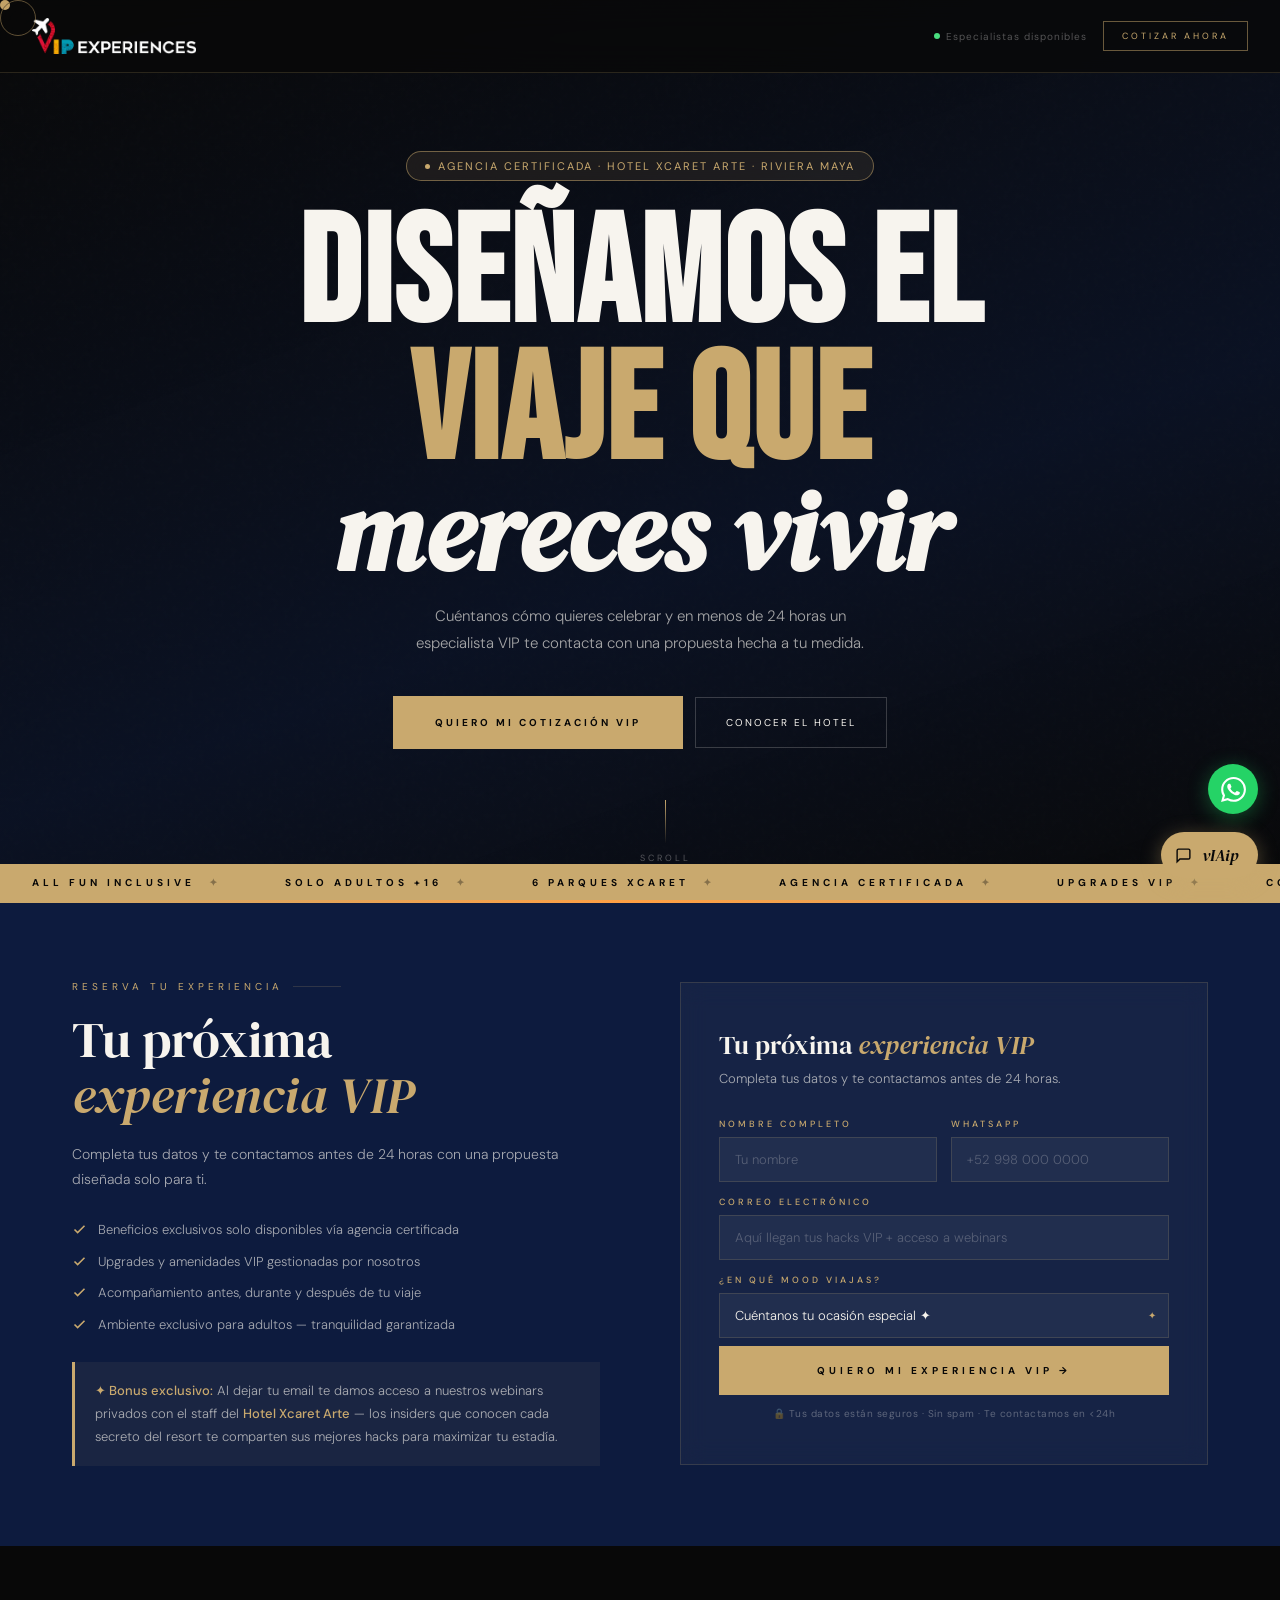
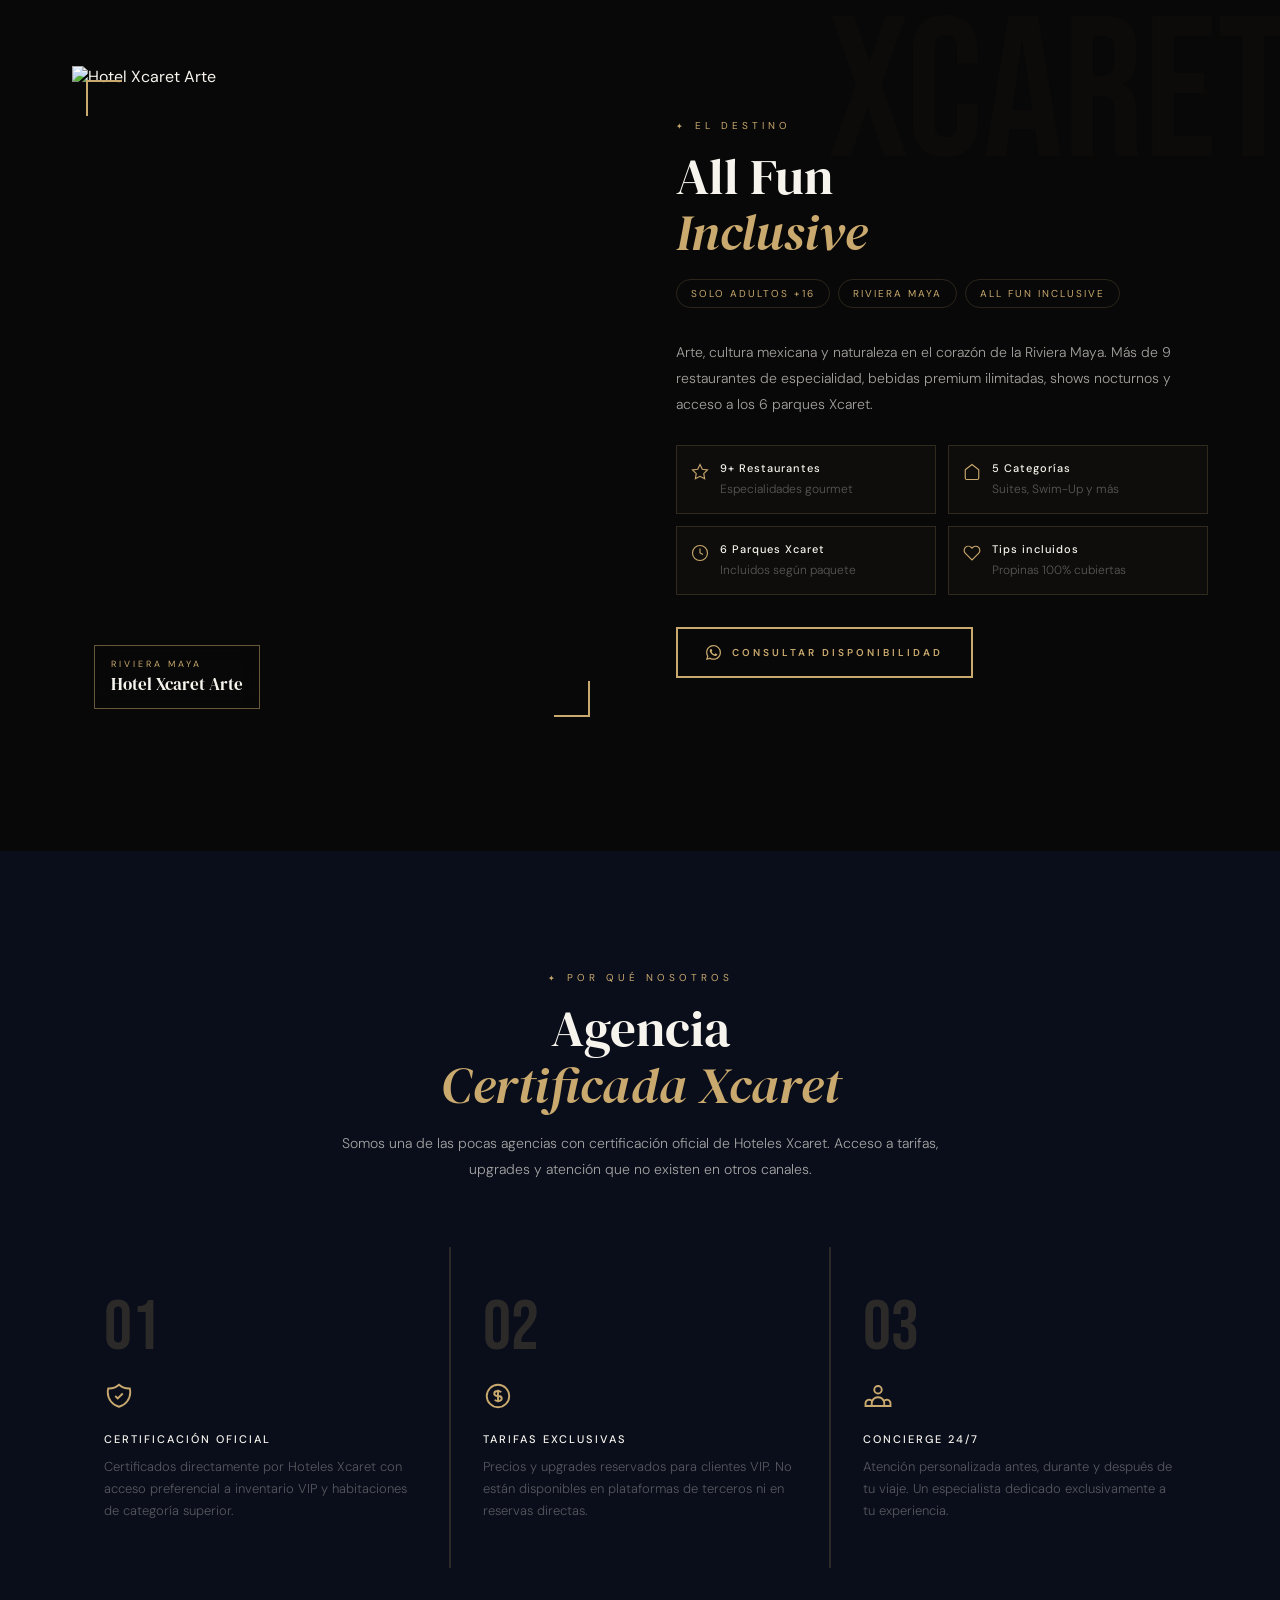
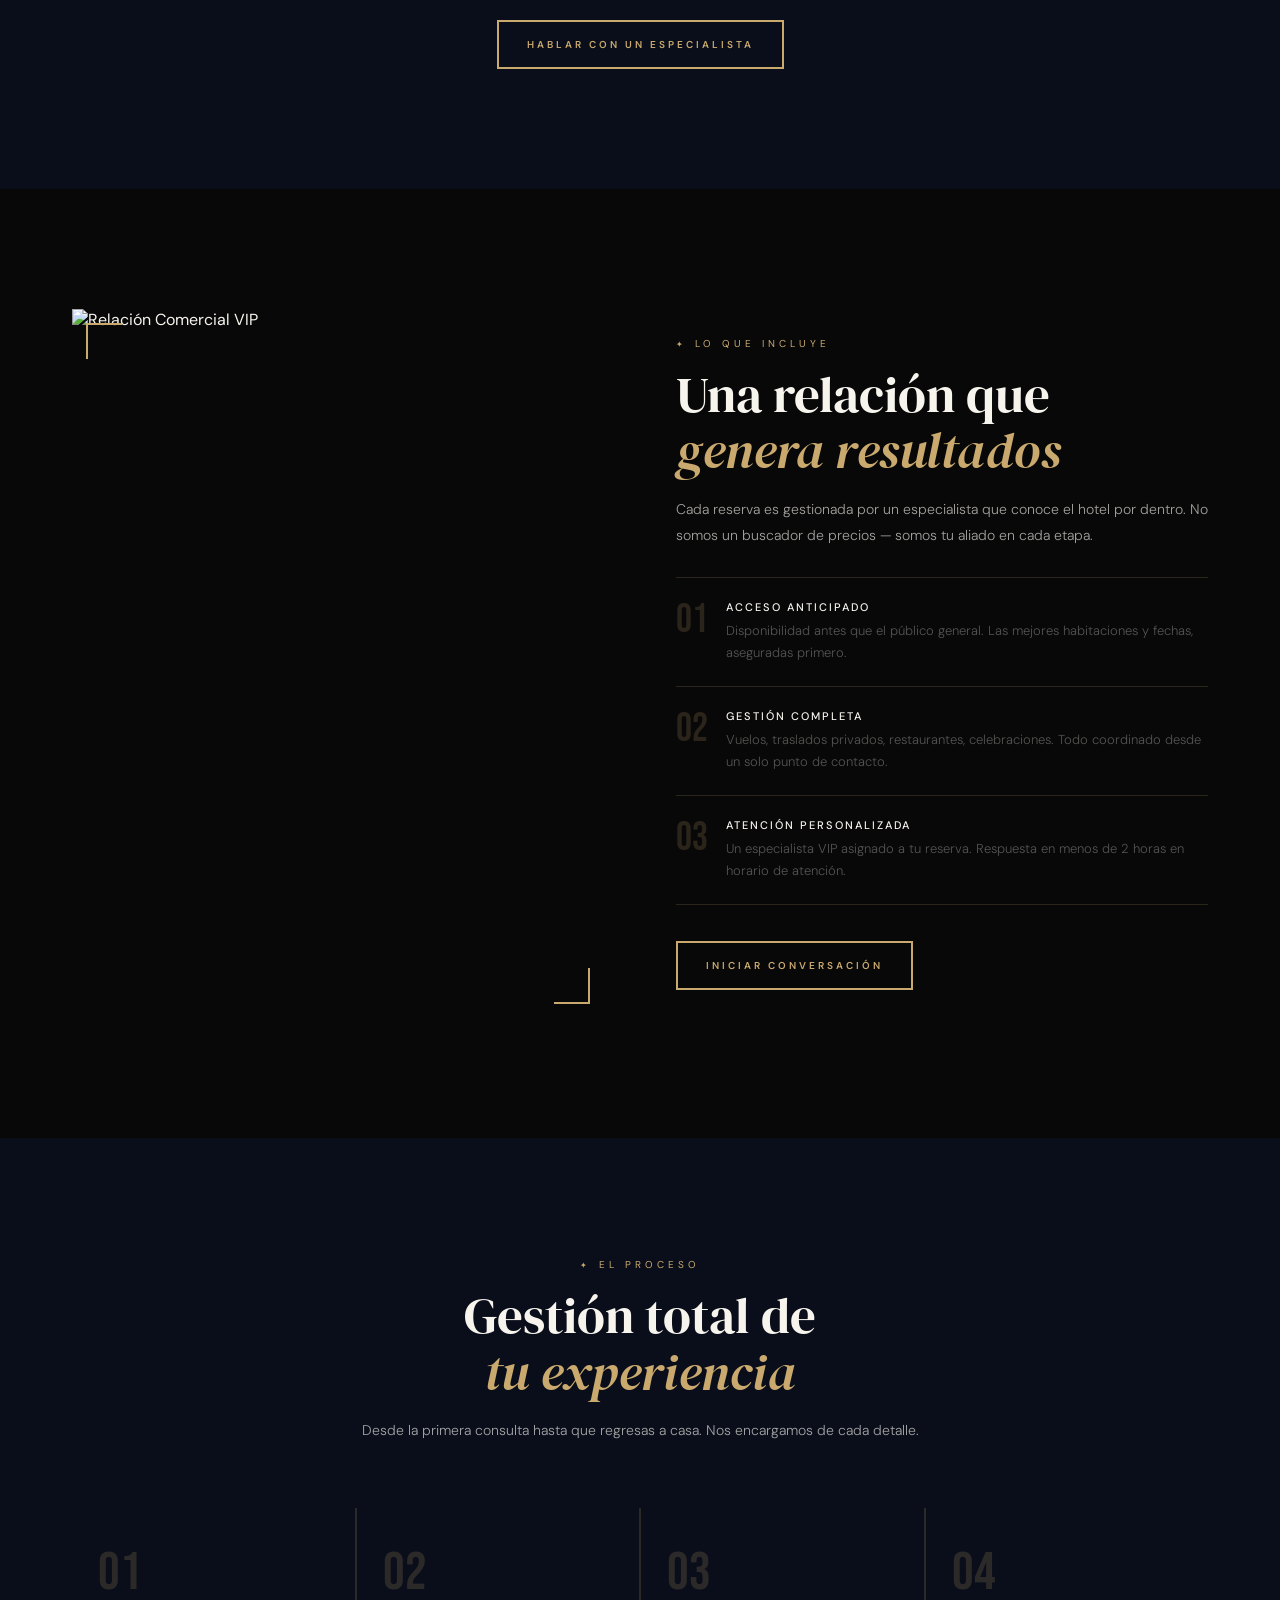
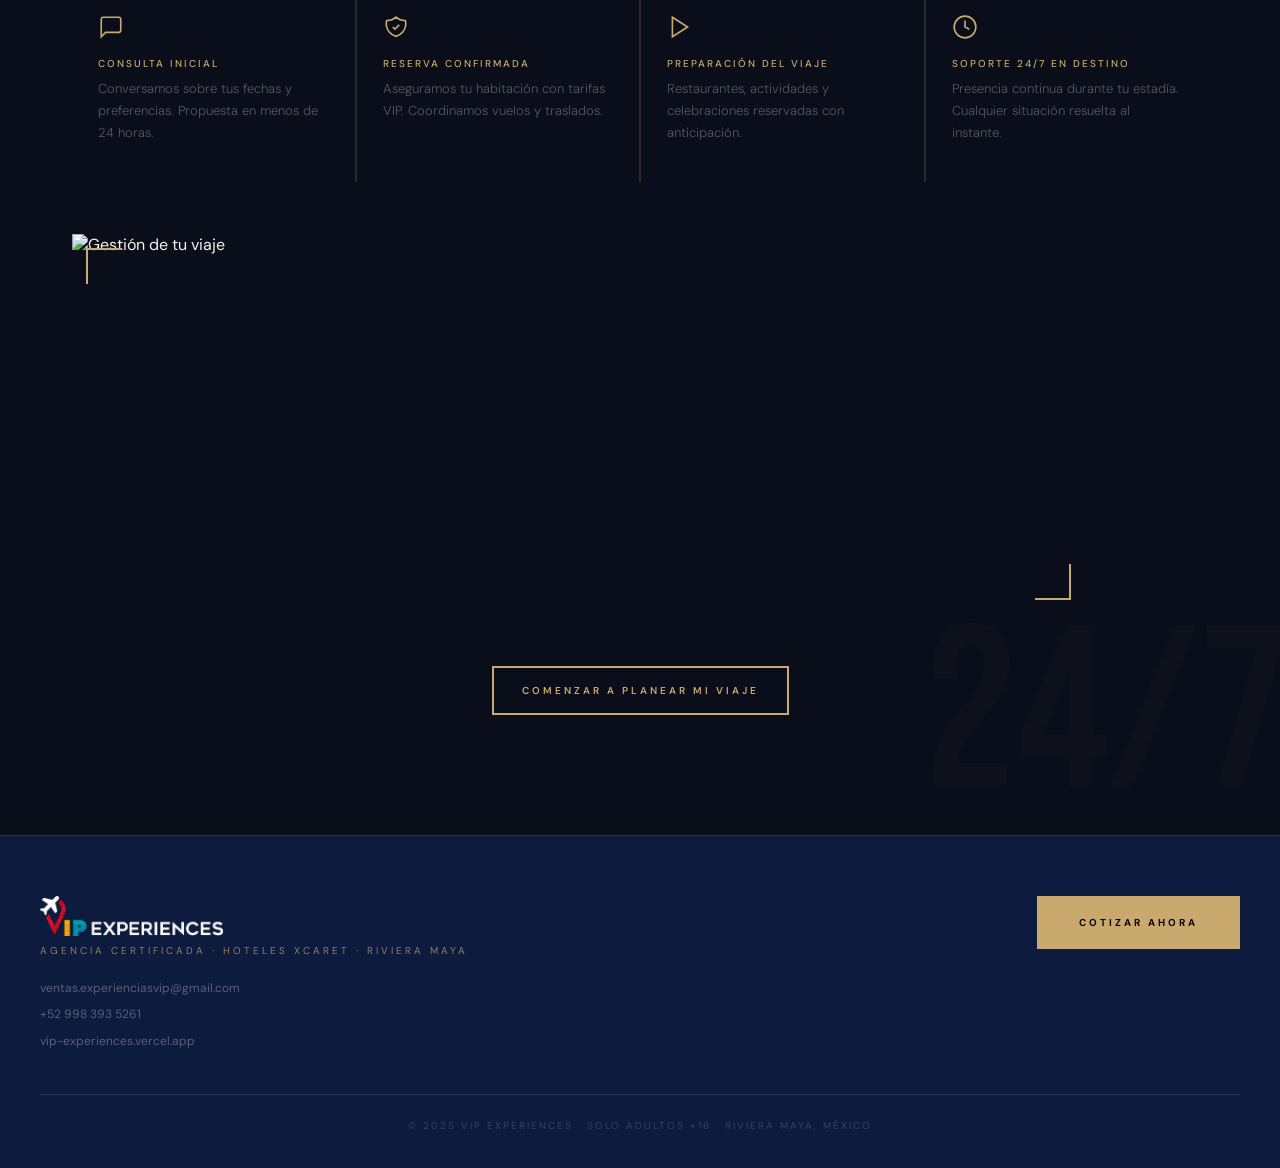
==== commit c89724f2: "Add files via upload" ====
--- a/index.html
+++ b/index.html
@@ -1,490 +1,484 @@
-bash
-
-cat /home/claude/index.html
-Salida
-
-El resaltado de sintaxis se ha deshabilitado debido al tamaño del código.
-<!DOCTYPE html>
-<html lang="es">
-<head>
-<meta charset="UTF-8">
-<meta name="viewport" content="width=device-width, initial-scale=1.0">
-<title>VIP Experiences — Hotel Xcaret Arte</title>
-<meta name="description" content="Agencia certificada por Hoteles Xcaret. Tarifas VIP y experiencias exclusivas en Hotel Xcaret Arte, Riviera Maya.">
-<link rel="preconnect" href="https://fonts.googleapis.com">
-<link rel="preconnect" href="https://fonts.gstatic.com" crossorigin>
-<link href="https://fonts.googleapis.com/css2?family=Bebas+Neue&family=DM+Serif+Display:ital@0;1&family=DM+Sans:wght@300;400;500;600&display=swap" rel="stylesheet">
-<style>
-:root{--gold:#C9A96E;--gold2:#E8D5A8;--navy:#0D1B3E;--black:#080808;--white:#F7F4EE;--dim:rgba(247,244,238,0.65);--faint:rgba(247,244,238,0.32);--border:rgba(201,169,110,0.18);--border2:rgba(201,169,110,0.5)}
-*,*::before,*::after{box-sizing:border-box;margin:0;padding:0}
-html{scroll-behavior:smooth}
-body{font-family:'DM Sans',sans-serif;background:var(--black);color:var(--white);overflow-x:hidden;cursor:none}
-.cursor{width:10px;height:10px;background:var(--gold);border-radius:50%;position:fixed;pointer-events:none;z-index:9999;mix-blend-mode:difference;transition:transform .15s}
-.cursor-ring{width:36px;height:36px;border:1px solid var(--gold);border-radius:50%;position:fixed;pointer-events:none;z-index:9998;opacity:.45;transition:all .12s ease}
-nav{position:fixed;top:0;left:0;right:0;z-index:200;padding:18px 32px;display:flex;align-items:center;justify-content:space-between;background:rgba(8,8,8,.75);backdrop-filter:blur(16px);border-bottom:1px solid var(--border)}
-.nav-logo{font-family:'DM Serif Display',serif;font-size:19px;color:var(--white);text-decoration:none}
-.nav-logo span{color:var(--gold)}
-.nav-right{display:flex;align-items:center;gap:16px}
-.nav-live{display:flex;align-items:center;gap:6px;font-size:10px;color:var(--faint);letter-spacing:1px}
-.live-dot{width:6px;height:6px;background:#4ade80;border-radius:50%;animation:blink 1.5s ease infinite}
-.nav-cta{font-size:9px;letter-spacing:3px;text-transform:uppercase;color:var(--gold);border:1px solid var(--border2);padding:8px 18px;text-decoration:none;transition:all .2s}
-.nav-cta:hover{background:var(--gold);color:var(--black)}
-/* HERO */
-#hero{position:relative;height:100svh;min-height:680px;display:grid;place-items:center;overflow:hidden}
-.hero-bg{position:absolute;inset:0;background-image:url('https://res.cloudinary.com/deaovvhbi/image/upload/q_auto,f_auto/Hero_wclmz5.jpg');background-size:cover;background-position:center;transform:scale(1.08);animation:slowZoom 12s ease forwards}
-.hero-overlay{position:absolute;inset:0;z-index:1;background:linear-gradient(160deg,rgba(8,8,8,.78) 0%,rgba(13,27,62,.5) 60%,rgba(8,8,8,.82) 100%)}
-.hero-grain{position:absolute;inset:0;z-index:2;opacity:.25;background-image:url("data:image/svg+xml,%3Csvg viewBox='0 0 200 200' xmlns='http://www.w3.org/2000/svg'%3E%3Cfilter id='n'%3E%3CfeTurbulence type='fractalNoise' baseFrequency='.85' numOctaves='4'/%3E%3C/filter%3E%3Crect width='100%25' height='100%25' filter='url(%23n)' opacity='.05'/%3E%3C/svg%3E");pointer-events:none}
-.hero-content{position:relative;z-index:3;text-align:center;padding:0 20px;max-width:900px}
-.hero-pill{display:inline-flex;align-items:center;gap:8px;background:rgba(201,169,110,.1);border:1px solid var(--border2);padding:7px 18px;border-radius:100px;font-size:11px;letter-spacing:2px;text-transform:uppercase;color:var(--gold);margin-bottom:28px;animation:fadeUp .8s ease both;backdrop-filter:blur(8px)}
-.pill-dot{width:5px;height:5px;background:var(--gold);border-radius:50%}
-.hero-h1{font-family:'Bebas Neue',sans-serif;font-size:clamp(68px,12vw,152px);line-height:.9;letter-spacing:2px;color:var(--white);margin-bottom:6px;animation:fadeUp .8s .1s ease both}
-.hero-h1 .g{color:var(--gold)}
-.hero-h1 .it{font-family:'DM Serif Display',serif;font-style:italic;font-size:.72em;letter-spacing:0;display:block}
-.hero-sub{font-size:15px;font-weight:300;color:var(--dim);line-height:1.75;max-width:460px;margin:22px auto 40px;animation:fadeUp .8s .2s ease both}
-.hero-ctas{display:flex;align-items:center;justify-content:center;gap:12px;flex-wrap:wrap;animation:fadeUp .8s .3s ease both}
-.btn-primary{background:var(--gold);color:var(--black);font-size:10px;font-weight:700;letter-spacing:3px;text-transform:uppercase;padding:18px 40px;text-decoration:none;border:2px solid var(--gold);transition:all .25s;font-family:'DM Sans',sans-serif;display:inline-block}
-.btn-primary:hover{background:transparent;color:var(--gold)}
-.btn-outline{background:transparent;color:var(--white);font-size:10px;letter-spacing:2px;text-transform:uppercase;padding:18px 30px;text-decoration:none;border:1px solid rgba(247,244,238,.2);transition:all .25s;font-family:'DM Sans',sans-serif;display:inline-block}
-.btn-outline:hover{border-color:var(--gold);color:var(--gold)}
-.hero-scroll{position:absolute;bottom:36px;left:50%;transform:translateX(-50%);z-index:3;display:flex;flex-direction:column;align-items:center;gap:8px;color:var(--faint);font-size:9px;letter-spacing:3px;text-transform:uppercase;animation:fadeUp .8s .6s ease both}
-.scroll-line{width:1px;height:44px;background:linear-gradient(to bottom,var(--gold),transparent);animation:scrollPulse 2s ease infinite}
-.ticker{position:absolute;bottom:0;left:0;right:0;z-index:4;background:var(--gold);height:36px;display:flex;align-items:center;overflow:hidden}
-.ticker-track{display:flex;animation:ticker 24s linear infinite;white-space:nowrap}
-.ticker-item{font-size:10px;letter-spacing:4px;text-transform:uppercase;color:var(--black);font-weight:700;padding:0 32px;display:flex;align-items:center;gap:14px}
-.ts{opacity:.35}
-/* FORMULARIO */
-#formulario{position:relative;background:var(--navy);overflow:hidden}
-#formulario::before{content:'';position:absolute;top:0;left:0;right:0;height:3px;background:linear-gradient(90deg,var(--gold),#ff9f43,var(--gold))}
-.form-layout{max-width:1200px;margin:0 auto;padding:80px 32px;display:grid;grid-template-columns:1fr 1fr;gap:80px;align-items:center}
-.form-eyebrow{font-size:10px;letter-spacing:4px;text-transform:uppercase;color:var(--gold);margin-bottom:18px;display:flex;align-items:center;gap:10px}
-.form-eyebrow::after{content:'';flex:1;height:1px;background:var(--border);max-width:48px}
-.form-h2{font-family:'DM Serif Display',serif;font-size:clamp(34px,4vw,54px);font-weight:400;line-height:1.1;color:var(--white);margin-bottom:18px}
-.form-h2 em{color:var(--gold);font-style:italic}
-.form-desc{font-size:14px;font-weight:300;color:var(--dim);line-height:1.8;margin-bottom:28px}
-.perks{list-style:none;display:flex;flex-direction:column;gap:12px;margin-bottom:28px}
-.perks li{display:flex;align-items:flex-start;gap:11px;font-size:13px;font-weight:300;color:var(--dim);line-height:1.5}
-.pi{color:var(--gold);flex-shrink:0;margin-top:2px}
-.bonus{background:rgba(201,169,110,.07);border-left:3px solid var(--gold);padding:18px 20px}
-.bonus p{font-size:13px;font-weight:300;color:var(--dim);line-height:1.75}
-.bonus strong{color:var(--gold);font-weight:500}
-.form-card{background:rgba(247,244,238,.04);border:1px solid var(--border);padding:44px 38px;backdrop-filter:blur(12px)}
-.card-h3{font-family:'DM Serif Display',serif;font-size:26px;font-weight:400;color:var(--white);margin-bottom:6px}
-.card-h3 em{color:var(--gold);font-style:italic}
-.card-sub{font-size:13px;font-weight:300;color:var(--dim);margin-bottom:28px;line-height:1.6}
-.frow{display:grid;grid-template-columns:1fr 1fr;gap:14px;margin-bottom:14px}
-.frow.one{grid-template-columns:1fr}
-.fg{display:flex;flex-direction:column;gap:7px}
-.fg label{font-size:9px;letter-spacing:3px;text-transform:uppercase;color:var(--gold);font-weight:500}
-.fg input,.fg select{background:rgba(255,255,255,.05);border:1px solid var(--border);color:var(--white);padding:13px 15px;font-size:13px;font-weight:300;font-family:'DM Sans',sans-serif;outline:none;transition:border-color .25s;width:100%;-webkit-appearance:none}
-.fg input::placeholder{color:rgba(247,244,238,.25)}
-.fg input:focus,.fg select:focus{border-color:var(--gold)}
-.fg select option{background:#0d1b3e;color:var(--white)}
-.sel-wrap{position:relative}
-.sel-wrap::after{content:'✦';position:absolute;right:13px;top:50%;transform:translateY(-50%);color:var(--gold);font-size:10px;pointer-events:none}
-.form-submit{width:100%;background:var(--gold);color:var(--black);border:none;padding:18px;margin-top:8px;font-size:10px;letter-spacing:4px;text-transform:uppercase;font-weight:700;font-family:'DM Sans',sans-serif;cursor:none;transition:all .25s}
-.form-submit:hover{background:var(--gold2)}
-.form-submit:disabled{opacity:.5}
-.form-secure{margin-top:12px;text-align:center;font-size:10px;color:var(--faint);letter-spacing:.5px}
-.form-err{display:none;margin-top:10px;font-size:12px;color:#ff7070;padding:10px 14px;border:1px solid rgba(255,112,112,.2);background:rgba(255,112,112,.05)}
-.form-ok{display:none;text-align:center;padding:48px 20px}
-.form-ok h3{font-family:'DM Serif Display',serif;font-size:34px;color:var(--white);margin-bottom:12px}
-.form-ok h3 em{color:var(--gold);font-style:italic}
-.form-ok p{font-size:14px;font-weight:300;color:var(--dim);line-height:1.7;margin-bottom:24px}
-/* SECTIONS */
-.sec{padding:120px 0;position:relative}
-.sec-inner{max-width:1200px;margin:0 auto;padding:0 32px}
-.split{display:grid;grid-template-columns:1fr 1fr;gap:72px;align-items:center}
-.eyebrow{font-size:10px;letter-spacing:4px;text-transform:uppercase;color:var(--gold);margin-bottom:16px;display:flex;align-items:center;gap:8px}
-.eyebrow::before{content:'✦';font-size:8px}
-.sec-h2{font-family:'DM Serif Display',serif;font-size:clamp(36px,4vw,54px);font-weight:400;line-height:1.1;color:var(--white);margin-bottom:18px}
-.sec-h2 em{color:var(--gold);font-style:italic}
-.sec-p{font-size:14px;font-weight:300;color:var(--dim);line-height:1.85;margin-bottom:28px}
-.tags{display:flex;flex-wrap:wrap;gap:8px;margin-bottom:32px}
-.tag{font-size:10px;letter-spacing:2px;text-transform:uppercase;color:var(--gold);border:1px solid var(--border);padding:7px 14px;border-radius:100px;transition:all .2s}
-.tag:hover{background:var(--gold);color:var(--black);border-color:var(--gold)}
-.icon-grid{display:grid;grid-template-columns:1fr 1fr;gap:12px;margin-bottom:32px}
-.icon-card{display:flex;align-items:flex-start;gap:11px;padding:15px 14px;border:1px solid var(--border);background:rgba(201,169,110,.03);transition:border-color .2s}
-.icon-card:hover{border-color:var(--border2)}
-.icon-card svg{flex-shrink:0;margin-top:2px}
-.ict strong{display:block;font-size:11px;letter-spacing:1px;color:var(--white);font-weight:500;margin-bottom:2px}
-.ict span{font-size:12px;font-weight:300;color:var(--faint)}
-.img-frame{position:relative;overflow:hidden}
-.img-frame img{width:100%;height:100%;object-fit:cover;display:block;transition:transform .8s ease}
-.img-frame:hover img{transform:scale(1.04)}
-.corner-tl{position:absolute;top:14px;left:14px;width:36px;height:36px;border-top:2px solid var(--gold);border-left:2px solid var(--gold);pointer-events:none}
-.corner-br{position:absolute;bottom:14px;right:14px;width:36px;height:36px;border-bottom:2px solid var(--gold);border-right:2px solid var(--gold);pointer-events:none}
-.img-stamp{position:absolute;bottom:22px;left:22px;background:rgba(8,8,8,.88);border:1px solid var(--border2);padding:12px 16px;backdrop-filter:blur(10px)}
-.img-stamp p{font-size:9px;letter-spacing:3px;text-transform:uppercase;color:var(--gold);margin-bottom:2px}
-.img-stamp strong{font-family:'DM Serif Display',serif;font-size:17px;font-weight:400;color:var(--white)}
-.btn-wa{display:inline-flex;align-items:center;gap:11px;background:transparent;color:var(--gold);border:2px solid var(--gold);font-size:10px;letter-spacing:3px;text-transform:uppercase;font-weight:600;padding:16px 28px;text-decoration:none;font-family:'DM Sans',sans-serif;transition:all .25s}
-.btn-wa:hover{background:var(--gold);color:var(--black)}
-/* PILLARS */
-.pillars-wrap{display:grid;grid-template-columns:repeat(3,1fr);gap:2px;background:var(--border);margin-bottom:52px}
-.pillar{background:#0a0e1a;padding:46px 32px;transition:background .3s;position:relative;overflow:hidden}
-.pillar::before{content:'';position:absolute;top:0;left:0;right:0;height:2px;background:var(--gold);transform:scaleX(0);transition:transform .3s ease;transform-origin:left}
-.pillar:hover::before{transform:scaleX(1)}
-.pillar:hover{background:rgba(201,169,110,.04)}
-.pnum{font-family:'Bebas Neue',sans-serif;font-size:70px;color:var(--border);line-height:1;margin-bottom:18px}
-.ptitle{font-size:11px;letter-spacing:2px;text-transform:uppercase;color:var(--white);font-weight:500;margin-bottom:10px}
-.pdesc{font-size:13px;font-weight:300;color:var(--faint);line-height:1.7}
-/* BENEFITS */
-.benefit-list{display:flex;flex-direction:column;gap:0;margin:28px 0 36px}
-.benefit-row{display:flex;align-items:flex-start;gap:20px;padding:22px 0;border-bottom:1px solid var(--border)}
-.benefit-row:first-child{border-top:1px solid var(--border)}
-.bnum{font-family:'Bebas Neue',sans-serif;font-size:40px;color:var(--border);line-height:1;flex-shrink:0;width:30px}
-.bcontent h4{font-size:11px;letter-spacing:2px;text-transform:uppercase;color:var(--white);font-weight:500;margin-bottom:6px}
-.bcontent p{font-size:13px;font-weight:300;color:var(--faint);line-height:1.7}
-/* STEPS */
-.steps-wrap{display:grid;grid-template-columns:repeat(4,1fr);gap:2px;background:var(--border);margin-bottom:52px}
-.step{background:#0a0e1a;padding:38px 26px;transition:background .3s}
-.step:hover{background:rgba(201,169,110,.04)}
-.snum{font-family:'Bebas Neue',sans-serif;font-size:54px;color:var(--border);line-height:1;margin-bottom:14px}
-.stitle{font-size:10px;letter-spacing:2px;text-transform:uppercase;color:var(--gold);font-weight:500;margin-bottom:8px}
-.sdesc{font-size:13px;font-weight:300;color:var(--faint);line-height:1.7}
-.center-head{text-align:center;max-width:620px;margin:0 auto 64px}
-.center-cta{text-align:center;margin-top:52px}
-/* BG DECORATORS */
-.bg-text{position:absolute;font-family:'Bebas Neue',sans-serif;color:rgba(201,169,110,.025);pointer-events:none;user-select:none;z-index:0}
-/* FOOTER */
-footer{background:var(--navy);border-top:1px solid var(--border);padding:60px 32px 36px}
-.footer-inner{max-width:1200px;margin:0 auto;display:grid;grid-template-columns:1fr auto;gap:40px;align-items:start;margin-bottom:40px}
-.footer-brand h3{font-family:'DM Serif Display',serif;font-size:24px;font-weight:400;color:var(--white);margin-bottom:6px}
-.footer-brand h3 span{color:var(--gold)}
-.footer-cert{font-size:10px;letter-spacing:3px;text-transform:uppercase;color:var(--gold);opacity:.7;margin-bottom:18px}
-.footer-links a{display:block;font-size:12px;color:var(--faint);text-decoration:none;line-height:2.2;transition:color .2s}
-.footer-links a:hover{color:var(--gold)}
-.footer-copy{max-width:1200px;margin:0 auto;padding-top:24px;border-top:1px solid var(--border);text-align:center;font-size:10px;letter-spacing:2px;text-transform:uppercase;color:rgba(247,244,238,.18)}
-/* WA + CHAT */
-.wa-float{position:fixed;bottom:86px;right:22px;z-index:98;width:50px;height:50px;background:#25D366;border-radius:50%;display:flex;align-items:center;justify-content:center;text-decoration:none;box-shadow:0 4px 20px rgba(37,211,102,.35);transition:transform .3s,box-shadow .3s}
-.wa-float:hover{transform:scale(1.1);box-shadow:0 8px 28px rgba(37,211,102,.5)}
-.chat-float{position:fixed;bottom:22px;right:22px;z-index:99}
-.chat-btn{height:46px;padding:0 20px 0 14px;background:var(--gold);border:none;border-radius:100px;cursor:none;display:flex;align-items:center;gap:10px;box-shadow:0 4px 20px rgba(201,169,110,.4);transition:all .3s}
-.chat-btn:hover{transform:translateY(-2px);box-shadow:0 8px 28px rgba(201,169,110,.55)}
-.chat-label{font-family:'DM Serif Display',serif;font-size:16px;font-style:italic;color:var(--black);font-weight:400}
-.chat-win{position:absolute;bottom:58px;right:0;width:360px;background:#111;border:1px solid var(--border2);display:none;flex-direction:column;box-shadow:0 24px 64px rgba(0,0,0,.8);max-height:520px}
-.chat-win.open{display:flex}
-.chat-head{background:linear-gradient(135deg,var(--navy),#060f24);padding:15px 18px;display:flex;align-items:center;gap:12px;border-bottom:1px solid var(--border)}
-.chat-av{width:34px;height:34px;background:var(--gold);border-radius:50%;display:flex;align-items:center;justify-content:center;font-family:'DM Serif Display',serif;font-size:14px;font-style:italic;color:var(--black);flex-shrink:0}
-.chat-info h4{font-size:13px;font-weight:500;color:var(--white);margin-bottom:2px}
-.chat-info span{font-size:10px;color:var(--gold);letter-spacing:1px}
-.chat-x{margin-left:auto;background:none;border:none;color:var(--faint);cursor:none;font-size:22px;line-height:1;transition:color .2s}
-.chat-x:hover{color:var(--white)}
-.chat-msgs{flex:1;overflow-y:auto;padding:18px;display:flex;flex-direction:column;gap:14px;min-height:260px;max-height:300px}
-.chat-msgs::-webkit-scrollbar{width:3px}
-.chat-msgs::-webkit-scrollbar-thumb{background:var(--border);border-radius:2px}
-.msg{max-width:88%;font-size:13px;font-weight:300;line-height:1.6;padding:11px 14px;animation:msgIn .3s ease both}
-.msg.bot{background:rgba(201,169,110,.08);border-left:2px solid var(--gold);color:var(--dim);align-self:flex-start}
-.msg.user{background:rgba(255,255,255,.06);color:var(--white);align-self:flex-end}
-.msg.typing{display:flex;gap:5px;align-items:center;padding:14px 16px}
-.dot{width:6px;height:6px;background:var(--gold);border-radius:50%;animation:bounce 1.2s ease infinite}
-.dot:nth-child(2){animation-delay:.2s}
-.dot:nth-child(3){animation-delay:.4s}
-.chat-quick{padding:9px 14px;display:flex;gap:6px;flex-wrap:wrap;border-top:1px solid var(--border);background:rgba(0,0,0,.3)}
-.q-btn{font-size:10px;letter-spacing:1px;color:var(--gold);border:1px solid var(--border);background:none;padding:6px 12px;cursor:none;transition:all .2s;font-family:'DM Sans',sans-serif;border-radius:100px}
-.q-btn:hover{background:var(--gold);color:var(--black);border-color:var(--gold)}
-.chat-row{display:flex;border-top:1px solid var(--border)}
-.chat-inp{flex:1;background:rgba(255,255,255,.04);border:none;color:var(--white);padding:13px 15px;font-size:13px;font-family:'DM Sans',sans-serif;font-weight:300;outline:none}
-.chat-inp::placeholder{color:rgba(247,244,238,.25)}
-.chat-snd{background:var(--gold);border:none;width:44px;cursor:none;display:flex;align-items:center;justify-content:center;transition:background .2s;flex-shrink:0}
-.chat-snd:hover{background:var(--gold2)}
-.reveal{opacity:0;transform:translateY(20px);transition:opacity .65s ease,transform .65s ease}
-.reveal.visible{opacity:1;transform:none}
-.rd1{transition-delay:.1s}
-.rd2{transition-delay:.2s}
-@keyframes fadeUp{from{opacity:0;transform:translateY(28px)}to{opacity:1;transform:none}}
-@keyframes slowZoom{from{transform:scale(1.08)}to{transform:scale(1)}}
-@keyframes scrollPulse{0%,100%{opacity:.25}50%{opacity:.9}}
-@keyframes ticker{from{transform:translateX(0)}to{transform:translateX(-50%)}}
-@keyframes blink{0%,100%{opacity:1}50%{opacity:.15}}
-@keyframes bounce{0%,60%,100%{transform:translateY(0)}30%{transform:translateY(-6px)}}
-@keyframes msgIn{from{opacity:0;transform:translateY(6px)}to{opacity:1;transform:none}}
-@media(max-width:768px){
-  body,*{cursor:auto!important}
-  .cursor,.cursor-ring{display:none}
-  nav{padding:14px 18px}
-  .nav-live{display:none}
-  .form-layout,.split{grid-template-columns:1fr;gap:40px}
-  .pillars-wrap{grid-template-columns:1fr}
-  .steps-wrap{grid-template-columns:1fr 1fr}
-  .sec-inner,.form-layout{padding-left:18px;padding-right:18px}
-  .sec{padding:80px 0}
-  .frow{grid-template-columns:1fr}
-  .form-card{padding:28px 18px}
-  .footer-inner{grid-template-columns:1fr}
-  .chat-win{width:300px;right:0}
-  .icon-grid{grid-template-columns:1fr}
-  .form-layout{padding:60px 18px}
-}
-</style>
-</head>
-<body>
-<div class="cursor" id="cur"></div>
-<div class="cursor-ring" id="ring"></div>
-
-<nav>
-  <a href="#" class="nav-logo" style="display:flex;align-items:center"><img src="[data-uri]" alt="VIP Experiences" style="height:36px;width:auto;display:block"></a>
-  <div class="nav-right">
-    <div class="nav-live"><div class="live-dot"></div>Especialistas disponibles</div>
-    <a href="#formulario" class="nav-cta">Cotizar ahora</a>
-  </div>
-</nav>
-
-<!-- HERO -->
-<section id="hero">
-  <div class="hero-bg"></div>
-  <div class="hero-overlay"></div>
-  <div class="hero-grain"></div>
-  <div class="hero-content">
-    <div class="hero-pill"><div class="pill-dot"></div>Agencia Certificada &middot; Hotel Xcaret Arte &middot; Riviera Maya</div>
-    <h1 class="hero-h1">
-      Dise&ntilde;amos el<br>
-      <span class="g">viaje que</span><br>
-      <span class="it">mereces vivir</span>
-    </h1>
-    <p class="hero-sub">Cu&eacute;ntanos c&oacute;mo quieres celebrar y en menos de 24 horas un especialista VIP te contacta con una propuesta hecha a tu medida.</p>
-    <div class="hero-ctas">
-      <a href="#formulario" class="btn-primary">Quiero mi cotizaci&oacute;n VIP</a>
-      <a href="#xcaret" class="btn-outline">Conocer el hotel</a>
-    </div>
-  </div>
-  <div class="hero-scroll"><div class="scroll-line"></div><span>Scroll</span></div>
-  <div class="ticker">
-    <div class="ticker-track">
-      <span class="ticker-item">All Fun Inclusive <span class="ts">&#10022;</span></span>
-      <span class="ticker-item">Solo Adultos +16 <span class="ts">&#10022;</span></span>
-      <span class="ticker-item">6 Parques Xcaret <span class="ts">&#10022;</span></span>
-      <span class="ticker-item">Agencia Certificada <span class="ts">&#10022;</span></span>
-      <span class="ticker-item">Upgrades VIP <span class="ts">&#10022;</span></span>
-      <span class="ticker-item">Concierge 24/7 <span class="ts">&#10022;</span></span>
-      <span class="ticker-item">Riviera Maya <span class="ts">&#10022;</span></span>
-      <span class="ticker-item">All Fun Inclusive <span class="ts">&#10022;</span></span>
-      <span class="ticker-item">Solo Adultos +16 <span class="ts">&#10022;</span></span>
-      <span class="ticker-item">6 Parques Xcaret <span class="ts">&#10022;</span></span>
-      <span class="ticker-item">Agencia Certificada <span class="ts">&#10022;</span></span>
-      <span class="ticker-item">Upgrades VIP <span class="ts">&#10022;</span></span>
-      <span class="ticker-item">Concierge 24/7 <span class="ts">&#10022;</span></span>
-      <span class="ticker-item">Riviera Maya <span class="ts">&#10022;</span></span>
-    </div>
-  </div>
-</section>
-
-<!-- FORMULARIO -->
-<section id="formulario">
-  <div class="form-layout">
-    <div class="reveal">
-      <p class="form-eyebrow">Reserva tu experiencia</p>
-      <h2 class="form-h2">Tu pr&oacute;xima<br><em>experiencia VIP</em></h2>
-      <p class="form-desc">Completa tus datos y te contactamos antes de 24 horas con una propuesta dise&ntilde;ada solo para ti.</p>
-      <ul class="perks">
-        <li><svg class="pi" width="15" height="15" viewBox="0 0 24 24" fill="none" stroke="#C9A96E" stroke-width="2.5"><polyline points="20 6 9 17 4 12"/></svg>Beneficios exclusivos solo disponibles v&iacute;a agencia certificada</li>
-        <li><svg class="pi" width="15" height="15" viewBox="0 0 24 24" fill="none" stroke="#C9A96E" stroke-width="2.5"><polyline points="20 6 9 17 4 12"/></svg>Upgrades y amenidades VIP gestionadas por nosotros</li>
-        <li><svg class="pi" width="15" height="15" viewBox="0 0 24 24" fill="none" stroke="#C9A96E" stroke-width="2.5"><polyline points="20 6 9 17 4 12"/></svg>Acompa&ntilde;amiento antes, durante y despu&eacute;s de tu viaje</li>
-        <li><svg class="pi" width="15" height="15" viewBox="0 0 24 24" fill="none" stroke="#C9A96E" stroke-width="2.5"><polyline points="20 6 9 17 4 12"/></svg>Ambiente exclusivo para adultos &mdash; tranquilidad garantizada</li>
-      </ul>
-      <div class="bonus">
-        <p><strong>&#10022; Bonus exclusivo:</strong> Al dejar tu email te damos acceso a nuestros webinars privados con el staff del <strong>Hotel Xcaret Arte</strong> &mdash; los insiders que conocen cada secreto del resort te comparten sus mejores hacks para maximizar tu estad&iacute;a.</p>
-      </div>
-    </div>
-    <div class="form-card reveal rd1">
-      <div id="form-fields">
-        <h3 class="card-h3">Tu pr&oacute;xima <em>experiencia VIP</em></h3>
-        <p class="card-sub">Completa tus datos y te contactamos antes de 24 horas.</p>
-        <div class="frow">
-          <div class="fg"><label>Nombre completo</label><input type="text" id="f-nombre" placeholder="Tu nombre" autocomplete="name"></div>
-          <div class="fg"><label>WhatsApp</label><input type="tel" id="f-tel" placeholder="+52 998 000 0000" autocomplete="tel"></div>
-        </div>
-        <div class="frow one">
-          <div class="fg"><label>Correo electr&oacute;nico</label><input type="email" id="f-email" placeholder="Aqu&iacute; llegan tus hacks VIP + acceso a webinars" autocomplete="email"></div>
-        </div>
-        <div class="frow one" style="margin-bottom:0">
-          <div class="fg"><label>&iquest;En qu&eacute; mood viajas?</label>
-            <div class="sel-wrap"><select id="f-mood">
-              <option value="">Cu&eacute;ntanos tu ocasi&oacute;n especial &#10022;</option>
-              <option>Luna de miel o aniversario</option>
-              <option>Celebraci&oacute;n de cumplea&ntilde;os</option>
-              <option>Escape rom&aacute;ntico de pareja</option>
-              <option>Girls trip o viaje con amigas</option>
-              <option>Descanso total y spa</option>
-              <option>Aventura y parques Xcaret</option>
-              <option>No s&eacute; a&uacute;n, quiero orientaci&oacute;n</option>
-            </select></div>
-          </div>
-        </div>
-        <div id="f-err" class="form-err"></div>
-        <button class="form-submit" id="f-btn" onclick="submitForm()">Quiero mi experiencia VIP &rarr;</button>
-        <p class="form-secure">&#128274; Tus datos est&aacute;n seguros &middot; Sin spam &middot; Te contactamos en &lt;24h</p>
-      </div>
-      <div class="form-ok" id="f-ok">
-        <h3>&#10022; <em>Listo!</em></h3>
-        <p>Tu solicitud fue recibida. Un especialista VIP te contactar&aacute; antes de 24 horas con tu propuesta personalizada.</p>
-        <a href="https://wa.me/5219983935261?text=Hola%2C%20acabo%20de%20enviar%20mi%20solicitud%20en%20la%20p%C3%A1gina" target="_blank" class="btn-wa">Agilizar por WhatsApp &rarr;</a>
-      </div>
-    </div>
-  </div>
-</section>
-
-<!-- SEC 1: XCARET ARTE -->
-<section class="sec" id="xcaret" style="background:var(--black)">
-  <span class="bg-text" style="top:30px;right:-10px;font-size:200px">XCARET</span>
-  <div class="sec-inner">
-    <div class="split">
-      <div class="img-frame reveal" style="aspect-ratio:4/5">
-        <img src="https://res.cloudinary.com/deaovvhbi/image/upload/q_auto,f_auto/Secci%C3%B3n_1_zpunxm.jpg" alt="Hotel Xcaret Arte" loading="lazy">
-        <div class="corner-tl"></div><div class="corner-br"></div>
-        <div class="img-stamp"><p>Riviera Maya</p><strong>Hotel Xcaret Arte</strong></div>
-      </div>
-      <div class="reveal rd1">
-        <p class="eyebrow">El destino</p>
-        <h2 class="sec-h2">All Fun<br><em>Inclusive</em></h2>
-        <div class="tags"><span class="tag">Solo Adultos +16</span><span class="tag">Riviera Maya</span><span class="tag">All Fun Inclusive</span></div>
-        <p class="sec-p">Arte, cultura mexicana y naturaleza en el coraz&oacute;n de la Riviera Maya. M&aacute;s de 9 restaurantes de especialidad, bebidas premium ilimitadas, shows nocturnos y acceso a los 6 parques Xcaret.</p>
-        <div class="icon-grid">
-          <div class="icon-card"><svg width="18" height="18" viewBox="0 0 24 24" fill="none" stroke="#C9A96E" stroke-width="1.5"><path d="M12 2L15.09 8.26L22 9.27L17 14.14L18.18 21.02L12 17.77L5.82 21.02L7 14.14L2 9.27L8.91 8.26L12 2Z"/></svg><div class="ict"><strong>9+ Restaurantes</strong><span>Especialidades gourmet</span></div></div>
-          <div class="icon-card"><svg width="18" height="18" viewBox="0 0 24 24" fill="none" stroke="#C9A96E" stroke-width="1.5"><path d="M3 9l9-7 9 7v11a2 2 0 01-2 2H5a2 2 0 01-2-2V9z"/></svg><div class="ict"><strong>5 Categor&iacute;as</strong><span>Suites, Swim-Up y m&aacute;s</span></div></div>
-          <div class="icon-card"><svg width="18" height="18" viewBox="0 0 24 24" fill="none" stroke="#C9A96E" stroke-width="1.5"><circle cx="12" cy="12" r="10"/><path d="M12 6v6l4 2"/></svg><div class="ict"><strong>6 Parques Xcaret</strong><span>Incluidos seg&uacute;n paquete</span></div></div>
-          <div class="icon-card"><svg width="18" height="18" viewBox="0 0 24 24" fill="none" stroke="#C9A96E" stroke-width="1.5"><path d="M20.84 4.61a5.5 5.5 0 00-7.78 0L12 5.67l-1.06-1.06a5.5 5.5 0 00-7.78 7.78l1.06 1.06L12 21.23l7.78-7.78 1.06-1.06a5.5 5.5 0 000-7.78z"/></svg><div class="ict"><strong>Tips incluidos</strong><span>Propinas 100% cubiertas</span></div></div>
-        </div>
-        <a href="https://wa.me/5219983935261?text=Hola%2C%20quiero%20saber%20m%C3%A1s%20sobre%20Hotel%20Xcaret%20Arte" target="_blank" class="btn-wa"><svg width="15" height="15" viewBox="0 0 24 24" fill="#C9A96E"><path d="M17.472 14.382c-.297-.149-1.758-.867-2.03-.967-.273-.099-.471-.148-.67.15-.197.297-.767.966-.94 1.164-.173.199-.347.223-.644.075-.297-.15-1.255-.463-2.39-1.475-.883-.788-1.48-1.761-1.653-2.059-.173-.297-.018-.458.13-.606.134-.133.298-.347.446-.52.149-.174.198-.298.298-.497.099-.198.05-.371-.025-.52-.075-.149-.669-1.612-.916-2.207-.242-.579-.487-.5-.669-.51-.173-.008-.371-.01-.57-.01-.198 0-.52.074-.792.372-.272.297-1.04 1.016-1.04 2.479 0 1.462 1.065 2.875 1.213 3.074.149.198 2.096 3.2 5.077 4.487.709.306 1.262.489 1.694.625.712.227 1.36.195 1.871.118.571-.085 1.758-.719 2.006-1.413.248-.694.248-1.289.173-1.413-.074-.124-.272-.198-.57-.347m-5.421 7.403h-.004a9.87 9.87 0 01-5.031-1.378l-.361-.214-3.741.982.998-3.648-.235-.374a9.86 9.86 0 01-1.51-5.26c.001-5.45 4.436-9.884 9.888-9.884 2.64 0 5.122 1.03 6.988 2.898a9.825 9.825 0 012.893 6.994c-.003 5.45-4.437 9.884-9.885 9.884m8.413-18.297A11.815 11.815 0 0012.05 0C5.495 0 .16 5.335.157 11.892c0 2.096.547 4.142 1.588 5.945L.057 24l6.305-1.654a11.882 11.882 0 005.683 1.448h.005c6.554 0 11.89-5.335 11.893-11.893a11.821 11.821 0 00-3.48-8.413z"/></svg>Consultar disponibilidad</a>
-      </div>
-    </div>
-  </div>
-</section>
-
-<!-- SEC 2: AGENCIA CERTIFICADA -->
-<section class="sec" id="agencia" style="background:#0a0e1a">
-  <div class="sec-inner">
-    <div class="center-head reveal">
-      <p class="eyebrow" style="justify-content:center">Por qu&eacute; nosotros</p>
-      <h2 class="sec-h2">Agencia<br><em>Certificada Xcaret</em></h2>
-      <p class="sec-p">Somos una de las pocas agencias con certificaci&oacute;n oficial de Hoteles Xcaret. Acceso a tarifas, upgrades y atenci&oacute;n que no existen en otros canales.</p>
-    </div>
-    <div class="pillars-wrap reveal">
-      <div class="pillar"><div class="pnum">01</div><svg width="30" height="30" viewBox="0 0 24 24" fill="none" stroke="#C9A96E" stroke-width="1.5" style="margin-bottom:16px"><path d="M9 12l2 2 4-4m5.618-4.016A11.955 11.955 0 0112 2.944a11.955 11.955 0 01-8.618 3.04A12.02 12.02 0 003 9c0 5.591 3.824 10.29 9 11.622 5.176-1.332 9-6.03 9-11.622 0-1.042-.133-2.052-.382-3.016z"/></svg><p class="ptitle">Certificaci&oacute;n Oficial</p><p class="pdesc">Certificados directamente por Hoteles Xcaret con acceso preferencial a inventario VIP y habitaciones de categor&iacute;a superior.</p></div>
-      <div class="pillar"><div class="pnum">02</div><svg width="30" height="30" viewBox="0 0 24 24" fill="none" stroke="#C9A96E" stroke-width="1.5" style="margin-bottom:16px"><path d="M12 8c-1.657 0-3 .895-3 2s1.343 2 3 2 3 .895 3 2-1.343 2-3 2m0-8c1.11 0 2.08.402 2.599 1M12 8V7m0 1v8m0 0v1m0-1c-1.11 0-2.08-.402-2.599-1M21 12a9 9 0 11-18 0 9 9 0 0118 0z"/></svg><p class="ptitle">Tarifas Exclusivas</p><p class="pdesc">Precios y upgrades reservados para clientes VIP. No est&aacute;n disponibles en plataformas de terceros ni en reservas directas.</p></div>
-      <div class="pillar"><div class="pnum">03</div><svg width="30" height="30" viewBox="0 0 24 24" fill="none" stroke="#C9A96E" stroke-width="1.5" style="margin-bottom:16px"><path d="M17 20h5v-2a3 3 0 00-5.356-1.857M17 20H7m10 0v-2c0-.656-.126-1.283-.356-1.857M7 20H2v-2a3 3 0 015.356-1.857M7 20v-2c0-.656.126-1.283.356-1.857m0 0a5.002 5.002 0 019.288 0M15 7a3 3 0 11-6 0 3 3 0 016 0z"/></svg><p class="ptitle">Concierge 24/7</p><p class="pdesc">Atenci&oacute;n personalizada antes, durante y despu&eacute;s de tu viaje. Un especialista dedicado exclusivamente a tu experiencia.</p></div>
-    </div>
-    <div class="center-cta reveal"><a href="https://wa.me/5219983935261?text=Hola%2C%20quiero%20saber%20m%C3%A1s%20sobre%20VIP%20Experiences" target="_blank" class="btn-wa">Hablar con un especialista</a></div>
-  </div>
-</section>
-
-<!-- SEC 3: RELACIÓN COMERCIAL -->
-<section class="sec" id="relacion" style="background:var(--black)">
-  <div class="sec-inner">
-    <div class="split">
-      <div class="img-frame reveal" style="aspect-ratio:3/4">
-        <img src="https://res.cloudinary.com/deaovvhbi/image/upload/q_auto,f_auto/Seccion_2_tgc83o.jpg" alt="Relaci&oacute;n Comercial VIP" loading="lazy">
-        <div class="corner-tl"></div><div class="corner-br"></div>
-      </div>
-      <div class="reveal rd1">
-        <p class="eyebrow">Lo que incluye</p>
-        <h2 class="sec-h2">Una relaci&oacute;n que<br><em>genera resultados</em></h2>
-        <p class="sec-p">Cada reserva es gestionada por un especialista que conoce el hotel por dentro. No somos un buscador de precios &mdash; somos tu aliado en cada etapa.</p>
-        <div class="benefit-list">
-          <div class="benefit-row"><div class="bnum">01</div><div class="bcontent"><h4>Acceso Anticipado</h4><p>Disponibilidad antes que el p&uacute;blico general. Las mejores habitaciones y fechas, aseguradas primero.</p></div></div>
-          <div class="benefit-row"><div class="bnum">02</div><div class="bcontent"><h4>Gesti&oacute;n Completa</h4><p>Vuelos, traslados privados, restaurantes, celebraciones. Todo coordinado desde un solo punto de contacto.</p></div></div>
-          <div class="benefit-row"><div class="bnum">03</div><div class="bcontent"><h4>Atenci&oacute;n Personalizada</h4><p>Un especialista VIP asignado a tu reserva. Respuesta en menos de 2 horas en horario de atenci&oacute;n.</p></div></div>
-        </div>
-        <a href="https://wa.me/5219983935261?text=Hola%2C%20quiero%20conocer%20los%20beneficios%20de%20reservar%20con%20VIP%20Experiences" target="_blank" class="btn-wa">Iniciar conversaci&oacute;n</a>
-      </div>
-    </div>
-  </div>
-</section>
-
-<!-- SEC 4: GESTIÓN DE TU VIAJE -->
-<section class="sec" id="gestion" style="background:#0a0e1a">
-  <span class="bg-text" style="bottom:-20px;right:-10px;font-size:230px">24/7</span>
-  <div class="sec-inner" style="position:relative;z-index:1">
-    <div class="center-head reveal">
-      <p class="eyebrow" style="justify-content:center">El proceso</p>
-      <h2 class="sec-h2">Gesti&oacute;n total de<br><em>tu experiencia</em></h2>
-      <p class="sec-p">Desde la primera consulta hasta que regresas a casa. Nos encargamos de cada detalle.</p>
-    </div>
-    <div class="steps-wrap reveal">
-      <div class="step"><div class="snum">01</div><svg width="26" height="26" viewBox="0 0 24 24" fill="none" stroke="#C9A96E" stroke-width="1.5" style="margin-bottom:12px"><path d="M21 15a2 2 0 01-2 2H7l-4 4V5a2 2 0 012-2h14a2 2 0 012 2z"/></svg><p class="stitle">Consulta inicial</p><p class="sdesc">Conversamos sobre tus fechas y preferencias. Propuesta en menos de 24 horas.</p></div>
-      <div class="step"><div class="snum">02</div><svg width="26" height="26" viewBox="0 0 24 24" fill="none" stroke="#C9A96E" stroke-width="1.5" style="margin-bottom:12px"><path d="M9 12l2 2 4-4m5.618-4.016A11.955 11.955 0 0112 2.944a11.955 11.955 0 01-8.618 3.04A12.02 12.02 0 003 9c0 5.591 3.824 10.29 9 11.622 5.176-1.332 9-6.03 9-11.622 0-1.042-.133-2.052-.382-3.016z"/></svg><p class="stitle">Reserva confirmada</p><p class="sdesc">Aseguramos tu habitaci&oacute;n con tarifas VIP. Coordinamos vuelos y traslados.</p></div>
-      <div class="step"><div class="snum">03</div><svg width="26" height="26" viewBox="0 0 24 24" fill="none" stroke="#C9A96E" stroke-width="1.5" style="margin-bottom:12px"><path d="M5 3l14 9-14 9V3z"/></svg><p class="stitle">Preparaci&oacute;n del viaje</p><p class="sdesc">Restaurantes, actividades y celebraciones reservadas con anticipaci&oacute;n.</p></div>
-      <div class="step"><div class="snum">04</div><svg width="26" height="26" viewBox="0 0 24 24" fill="none" stroke="#C9A96E" stroke-width="1.5" style="margin-bottom:12px"><circle cx="12" cy="12" r="10"/><path d="M12 6v6l4 2"/></svg><p class="stitle">Soporte 24/7 en destino</p><p class="sdesc">Presencia continua durante tu estad&iacute;a. Cualquier situaci&oacute;n resuelta al instante.</p></div>
-    </div>
-    <div class="img-frame reveal" style="aspect-ratio:16/6;max-height:380px;margin-bottom:52px">
-      <img src="https://res.cloudinary.com/deaovvhbi/image/upload/q_auto,f_auto/Seccion_3_imhf8m.jpg" alt="Gesti&oacute;n de tu viaje" loading="lazy" style="object-position:center 60%">
-      <div class="corner-tl"></div><div class="corner-br"></div>
-    </div>
-    <div class="center-cta reveal"><a href="https://wa.me/5219983935261?text=Hola%2C%20quiero%20empezar%20a%20planear%20mi%20viaje%20al%20Hotel%20Xcaret%20Arte" target="_blank" class="btn-wa">Comenzar a planear mi viaje</a></div>
-  </div>
-</section>
-
-<!-- FOOTER -->
-<footer>
-  <div class="footer-inner">
-    <div>
-      <div class="footer-brand"><img src="[data-uri]" alt="VIP Experiences" style="height:40px;width:auto;margin-bottom:8px;display:block"><p class="footer-cert">Agencia Certificada &middot; Hoteles Xcaret &middot; Riviera Maya</p></div>
-      <div class="footer-links">
-        <a href="mailto:ventas.experienciasvip@gmail.com">ventas.experienciasvip@gmail.com</a>
-        <a href="https://wa.me/5219983935261" target="_blank">+52 998 393 5261</a>
-        <a href="https://vip-experiences.vercel.app">vip-experiences.vercel.app</a>
-      </div>
-    </div>
-    <a href="#formulario" class="btn-primary">Cotizar ahora</a>
-  </div>
-  <div class="footer-copy">&copy; 2025 VIP Experiences &middot; Solo Adultos +16 &middot; Riviera Maya, M&eacute;xico</div>
-</footer>
-
-<!-- WA FLOAT -->
-<a href="https://wa.me/5219983935261?text=Hola%2C%20me%20interesa%20reservar%20en%20Hotel%20Xcaret%20Arte" target="_blank" class="wa-float">
-  <svg width="25" height="25" viewBox="0 0 24 24" fill="white"><path d="M17.472 14.382c-.297-.149-1.758-.867-2.03-.967-.273-.099-.471-.148-.67.15-.197.297-.767.966-.94 1.164-.173.199-.347.223-.644.075-.297-.15-1.255-.463-2.39-1.475-.883-.788-1.48-1.761-1.653-2.059-.173-.297-.018-.458.13-.606.134-.133.298-.347.446-.52.149-.174.198-.298.298-.497.099-.198.05-.371-.025-.52-.075-.149-.669-1.612-.916-2.207-.242-.579-.487-.5-.669-.51-.173-.008-.371-.01-.57-.01-.198 0-.52.074-.792.372-.272.297-1.04 1.016-1.04 2.479 0 1.462 1.065 2.875 1.213 3.074.149.198 2.096 3.2 5.077 4.487.709.306 1.262.489 1.694.625.712.227 1.36.195 1.871.118.571-.085 1.758-.719 2.006-1.413.248-.694.248-1.289.173-1.413-.074-.124-.272-.198-.57-.347m-5.421 7.403h-.004a9.87 9.87 0 01-5.031-1.378l-.361-.214-3.741.982.998-3.648-.235-.374a9.86 9.86 0 01-1.51-5.26c.001-5.45 4.436-9.884 9.888-9.884 2.64 0 5.122 1.03 6.988 2.898a9.825 9.825 0 012.893 6.994c-.003 5.45-4.437 9.884-9.885 9.884m8.413-18.297A11.815 11.815 0 0012.05 0C5.495 0 .16 5.335.157 11.892c0 2.096.547 4.142 1.588 5.945L.057 24l6.305-1.654a11.882 11.882 0 005.683 1.448h.005c6.554 0 11.89-5.335 11.893-11.893a11.821 11.821 0 00-3.48-8.413z"/></svg>
-</a>
-
-<!-- CHAT IA -->
-<div class="chat-float">
-  <div class="chat-win" id="chat-win">
-    <div class="chat-head">
-      <div class="chat-av">v</div>
-      <div class="chat-info"><h4>vIAip</h4><span>Concierge VIP &middot; En l&iacute;nea</span></div>
-      <button class="chat-x" onclick="toggleChat()">&times;</button>
-    </div>
-    <div class="chat-msgs" id="chat-msgs">
-      <div class="msg bot">Hola, soy vIAip, tu concierge virtual de VIP Experiences. &iquest;En qu&eacute; puedo ayudarte hoy?</div>
-    </div>
-    <div class="chat-quick" id="chat-quick">
-      <button class="q-btn" onclick="sendQ('&iquest;Qu&eacute; incluye el All Fun Inclusive?')">Qu&eacute; incluye</button>
-      <button class="q-btn" onclick="sendQ('&iquest;Cu&aacute;les son los tipos de habitaciones?')">Habitaciones</button>
-      <button class="q-btn" onclick="sendQ('&iquest;C&oacute;mo reservo con VIP Experiences?')">Reservar</button>
-    </div>
-    <div class="chat-row">
-      <input type="text" class="chat-inp" id="chat-inp" placeholder="Escribe tu pregunta..." onkeydown="if(event.key==='Enter')sendMsg()">
-      <button class="chat-snd" onclick="sendMsg()"><svg width="15" height="15" viewBox="0 0 24 24" fill="none" stroke="#080808" stroke-width="2"><line x1="22" y1="2" x2="11" y2="13"/><polygon points="22 2 15 22 11 13 2 9 22 2"/></svg></button>
-    </div>
-  </div>
-  <button class="chat-btn" onclick="toggleChat()">
-    <svg width="17" height="17" viewBox="0 0 24 24" fill="none" stroke="#080808" stroke-width="2"><path d="M21 15a2 2 0 01-2 2H7l-4 4V5a2 2 0 012-2h14a2 2 0 012 2z"/></svg>
-    <span class="chat-label">vIAip</span>
-  </button>
-</div>
-
-<script>
-const cur=document.getElementById('cur'),ring=document.getElementById('ring');
-document.addEventListener('mousemove',e=>{cur.style.cssText=`left:${e.clientX-5}px;top:${e.clientY-5}px`;ring.style.cssText=`left:${e.clientX-18}px;top:${e.clientY-18}px`});
-const obs=new IntersectionObserver((entries)=>{entries.forEach((e,i)=>{if(e.isIntersecting){setTimeout(()=>e.target.classList.add('visible'),i*80);obs.unobserve(e.target)}})},{threshold:.08});
-document.querySelectorAll('.reveal').forEach(el=>obs.observe(el));
-let chatOpen=false,hist=[];
-function toggleChat(){chatOpen=!chatOpen;document.getElementById('chat-win').classList.toggle('open',chatOpen);if(chatOpen)document.getElementById('chat-inp').focus()}
-function sendQ(t){document.getElementById('chat-quick').style.display='none';addMsg(t,'user');getReply(t)}
-function sendMsg(){const i=document.getElementById('chat-inp'),t=i.value.trim();if(!t)return;i.value='';document.getElementById('chat-quick').style.display='none';addMsg(t,'user');getReply(t)}
-function addMsg(text,type){const m=document.getElementById('chat-msgs'),d=document.createElement('div');d.className=`msg ${type}`;d.textContent=text;m.appendChild(d);m.scrollTop=m.scrollHeight;if(type==='user')hist.push({role:'user',content:text})}
-function showTyping(){const m=document.getElementById('chat-msgs'),d=document.createElement('div');d.className='msg bot typing';d.id='typing';d.innerHTML='<div class="dot"></div><div class="dot"></div><div class="dot"></div>';m.appendChild(d);m.scrollTop=m.scrollHeight}
-function rmTyping(){const t=document.getElementById('typing');if(t)t.remove()}
-async function getReply(text){showTyping();try{const r=await fetch('/api/chat',{method:'POST',headers:{'Content-Type':'application/json'},body:JSON.stringify({messages:hist})});const d=await r.json();rmTyping();const reply=d.reply||'Disculpa, hubo un error. Cont\u00e1ctanos por WhatsApp.';hist.push({role:'assistant',content:reply});addMsg(reply,'bot')}catch(e){rmTyping();addMsg('Error al conectar. Por favor cont\u00e1ctanos por WhatsApp.','bot')}}
-async function submitForm(){
-  const n=document.getElementById('f-nombre').value.trim(),em=document.getElementById('f-email').value.trim(),t=document.getElementById('f-tel').value.trim(),m=document.getElementById('f-mood').value,err=document.getElementById('f-err'),btn=document.getElementById('f-btn');
-  err.style.display='none';
-  if(!em){err.textContent='El correo electr\u00f3nico es requerido.';err.style.display='block';return}
-  if(!em.includes('@')||!em.includes('.')){err.textContent='Por favor ingresa un correo v\u00e1lido.';err.style.display='block';return}
-  btn.disabled=true;btn.textContent='Enviando...';
-  try{const r=await fetch('/api/subscribe',{method:'POST',headers:{'Content-Type':'application/json'},body:JSON.stringify({nombre:n,email:em,telefono:t,mood:m})});const d=await r.json();
-    if(d.success||r.ok){document.getElementById('form-fields').style.display='none';document.getElementById('f-ok').style.display='block'}
-    else throw new Error(d.error||'Error')}
-  catch(e){err.textContent='Error al enviar. Int\u00e9ntalo de nuevo o cont\u00e1ctanos por WhatsApp.';err.style.display='block';btn.disabled=false;btn.textContent='Quiero mi experiencia VIP \u2192'}
-}
-</script>
-</body>
-</html>
+<!DOCTYPE html>
+<html lang="es">
+<head>
+<meta charset="UTF-8">
+<meta name="viewport" content="width=device-width, initial-scale=1.0">
+<title>VIP Experiences — Hotel Xcaret Arte</title>
+<meta name="description" content="Agencia certificada por Hoteles Xcaret. Tarifas VIP y experiencias exclusivas en Hotel Xcaret Arte, Riviera Maya.">
+<link rel="preconnect" href="https://fonts.googleapis.com">
+<link rel="preconnect" href="https://fonts.gstatic.com" crossorigin>
+<link href="https://fonts.googleapis.com/css2?family=Bebas+Neue&family=DM+Serif+Display:ital@0;1&family=DM+Sans:wght@300;400;500;600&display=swap" rel="stylesheet">
+<style>
+:root{--gold:#C9A96E;--gold2:#E8D5A8;--navy:#0D1B3E;--black:#080808;--white:#F7F4EE;--dim:rgba(247,244,238,0.65);--faint:rgba(247,244,238,0.32);--border:rgba(201,169,110,0.18);--border2:rgba(201,169,110,0.5)}
+*,*::before,*::after{box-sizing:border-box;margin:0;padding:0}
+html{scroll-behavior:smooth}
+body{font-family:'DM Sans',sans-serif;background:var(--black);color:var(--white);overflow-x:hidden;cursor:none}
+.cursor{width:10px;height:10px;background:var(--gold);border-radius:50%;position:fixed;pointer-events:none;z-index:9999;mix-blend-mode:difference;transition:transform .15s}
+.cursor-ring{width:36px;height:36px;border:1px solid var(--gold);border-radius:50%;position:fixed;pointer-events:none;z-index:9998;opacity:.45;transition:all .12s ease}
+nav{position:fixed;top:0;left:0;right:0;z-index:200;padding:18px 32px;display:flex;align-items:center;justify-content:space-between;background:rgba(8,8,8,.75);backdrop-filter:blur(16px);border-bottom:1px solid var(--border)}
+.nav-logo{font-family:'DM Serif Display',serif;font-size:19px;color:var(--white);text-decoration:none}
+.nav-logo span{color:var(--gold)}
+.nav-right{display:flex;align-items:center;gap:16px}
+.nav-live{display:flex;align-items:center;gap:6px;font-size:10px;color:var(--faint);letter-spacing:1px}
+.live-dot{width:6px;height:6px;background:#4ade80;border-radius:50%;animation:blink 1.5s ease infinite}
+.nav-cta{font-size:9px;letter-spacing:3px;text-transform:uppercase;color:var(--gold);border:1px solid var(--border2);padding:8px 18px;text-decoration:none;transition:all .2s}
+.nav-cta:hover{background:var(--gold);color:var(--black)}
+/* HERO */
+#hero{position:relative;height:100svh;min-height:680px;display:grid;place-items:center;overflow:hidden}
+.hero-bg{position:absolute;inset:0;background-image:url('https://res.cloudinary.com/deaovvhbi/image/upload/q_auto,f_auto/Hero_wclmz5.jpg');background-size:cover;background-position:center;transform:scale(1.08);animation:slowZoom 12s ease forwards}
+.hero-overlay{position:absolute;inset:0;z-index:1;background:linear-gradient(160deg,rgba(8,8,8,.78) 0%,rgba(13,27,62,.5) 60%,rgba(8,8,8,.82) 100%)}
+.hero-grain{position:absolute;inset:0;z-index:2;opacity:.25;background-image:url("data:image/svg+xml,%3Csvg viewBox='0 0 200 200' xmlns='http://www.w3.org/2000/svg'%3E%3Cfilter id='n'%3E%3CfeTurbulence type='fractalNoise' baseFrequency='.85' numOctaves='4'/%3E%3C/filter%3E%3Crect width='100%25' height='100%25' filter='url(%23n)' opacity='.05'/%3E%3C/svg%3E");pointer-events:none}
+.hero-content{position:relative;z-index:3;text-align:center;padding:0 20px;max-width:900px}
+.hero-pill{display:inline-flex;align-items:center;gap:8px;background:rgba(201,169,110,.1);border:1px solid var(--border2);padding:7px 18px;border-radius:100px;font-size:11px;letter-spacing:2px;text-transform:uppercase;color:var(--gold);margin-bottom:28px;animation:fadeUp .8s ease both;backdrop-filter:blur(8px)}
+.pill-dot{width:5px;height:5px;background:var(--gold);border-radius:50%}
+.hero-h1{font-family:'Bebas Neue',sans-serif;font-size:clamp(68px,12vw,152px);line-height:.9;letter-spacing:2px;color:var(--white);margin-bottom:6px;animation:fadeUp .8s .1s ease both}
+.hero-h1 .g{color:var(--gold)}
+.hero-h1 .it{font-family:'DM Serif Display',serif;font-style:italic;font-size:.72em;letter-spacing:0;display:block}
+.hero-sub{font-size:15px;font-weight:300;color:var(--dim);line-height:1.75;max-width:460px;margin:22px auto 40px;animation:fadeUp .8s .2s ease both}
+.hero-ctas{display:flex;align-items:center;justify-content:center;gap:12px;flex-wrap:wrap;animation:fadeUp .8s .3s ease both}
+.btn-primary{background:var(--gold);color:var(--black);font-size:10px;font-weight:700;letter-spacing:3px;text-transform:uppercase;padding:18px 40px;text-decoration:none;border:2px solid var(--gold);transition:all .25s;font-family:'DM Sans',sans-serif;display:inline-block}
+.btn-primary:hover{background:transparent;color:var(--gold)}
+.btn-outline{background:transparent;color:var(--white);font-size:10px;letter-spacing:2px;text-transform:uppercase;padding:18px 30px;text-decoration:none;border:1px solid rgba(247,244,238,.2);transition:all .25s;font-family:'DM Sans',sans-serif;display:inline-block}
+.btn-outline:hover{border-color:var(--gold);color:var(--gold)}
+.hero-scroll{position:absolute;bottom:36px;left:50%;transform:translateX(-50%);z-index:3;display:flex;flex-direction:column;align-items:center;gap:8px;color:var(--faint);font-size:9px;letter-spacing:3px;text-transform:uppercase;animation:fadeUp .8s .6s ease both}
+.scroll-line{width:1px;height:44px;background:linear-gradient(to bottom,var(--gold),transparent);animation:scrollPulse 2s ease infinite}
+.ticker{position:absolute;bottom:0;left:0;right:0;z-index:4;background:var(--gold);height:36px;display:flex;align-items:center;overflow:hidden}
+.ticker-track{display:flex;animation:ticker 24s linear infinite;white-space:nowrap}
+.ticker-item{font-size:10px;letter-spacing:4px;text-transform:uppercase;color:var(--black);font-weight:700;padding:0 32px;display:flex;align-items:center;gap:14px}
+.ts{opacity:.35}
+/* FORMULARIO */
+#formulario{position:relative;background:var(--navy);overflow:hidden}
+#formulario::before{content:'';position:absolute;top:0;left:0;right:0;height:3px;background:linear-gradient(90deg,var(--gold),#ff9f43,var(--gold))}
+.form-layout{max-width:1200px;margin:0 auto;padding:80px 32px;display:grid;grid-template-columns:1fr 1fr;gap:80px;align-items:center}
+.form-eyebrow{font-size:10px;letter-spacing:4px;text-transform:uppercase;color:var(--gold);margin-bottom:18px;display:flex;align-items:center;gap:10px}
+.form-eyebrow::after{content:'';flex:1;height:1px;background:var(--border);max-width:48px}
+.form-h2{font-family:'DM Serif Display',serif;font-size:clamp(34px,4vw,54px);font-weight:400;line-height:1.1;color:var(--white);margin-bottom:18px}
+.form-h2 em{color:var(--gold);font-style:italic}
+.form-desc{font-size:14px;font-weight:300;color:var(--dim);line-height:1.8;margin-bottom:28px}
+.perks{list-style:none;display:flex;flex-direction:column;gap:12px;margin-bottom:28px}
+.perks li{display:flex;align-items:flex-start;gap:11px;font-size:13px;font-weight:300;color:var(--dim);line-height:1.5}
+.pi{color:var(--gold);flex-shrink:0;margin-top:2px}
+.bonus{background:rgba(201,169,110,.07);border-left:3px solid var(--gold);padding:18px 20px}
+.bonus p{font-size:13px;font-weight:300;color:var(--dim);line-height:1.75}
+.bonus strong{color:var(--gold);font-weight:500}
+.form-card{background:rgba(247,244,238,.04);border:1px solid var(--border);padding:44px 38px;backdrop-filter:blur(12px)}
+.card-h3{font-family:'DM Serif Display',serif;font-size:26px;font-weight:400;color:var(--white);margin-bottom:6px}
+.card-h3 em{color:var(--gold);font-style:italic}
+.card-sub{font-size:13px;font-weight:300;color:var(--dim);margin-bottom:28px;line-height:1.6}
+.frow{display:grid;grid-template-columns:1fr 1fr;gap:14px;margin-bottom:14px}
+.frow.one{grid-template-columns:1fr}
+.fg{display:flex;flex-direction:column;gap:7px}
+.fg label{font-size:9px;letter-spacing:3px;text-transform:uppercase;color:var(--gold);font-weight:500}
+.fg input,.fg select{background:rgba(255,255,255,.05);border:1px solid var(--border);color:var(--white);padding:13px 15px;font-size:13px;font-weight:300;font-family:'DM Sans',sans-serif;outline:none;transition:border-color .25s;width:100%;-webkit-appearance:none}
+.fg input::placeholder{color:rgba(247,244,238,.25)}
+.fg input:focus,.fg select:focus{border-color:var(--gold)}
+.fg select option{background:#0d1b3e;color:var(--white)}
+.sel-wrap{position:relative}
+.sel-wrap::after{content:'✦';position:absolute;right:13px;top:50%;transform:translateY(-50%);color:var(--gold);font-size:10px;pointer-events:none}
+.form-submit{width:100%;background:var(--gold);color:var(--black);border:none;padding:18px;margin-top:8px;font-size:10px;letter-spacing:4px;text-transform:uppercase;font-weight:700;font-family:'DM Sans',sans-serif;cursor:none;transition:all .25s}
+.form-submit:hover{background:var(--gold2)}
+.form-submit:disabled{opacity:.5}
+.form-secure{margin-top:12px;text-align:center;font-size:10px;color:var(--faint);letter-spacing:.5px}
+.form-err{display:none;margin-top:10px;font-size:12px;color:#ff7070;padding:10px 14px;border:1px solid rgba(255,112,112,.2);background:rgba(255,112,112,.05)}
+.form-ok{display:none;text-align:center;padding:48px 20px}
+.form-ok h3{font-family:'DM Serif Display',serif;font-size:34px;color:var(--white);margin-bottom:12px}
+.form-ok h3 em{color:var(--gold);font-style:italic}
+.form-ok p{font-size:14px;font-weight:300;color:var(--dim);line-height:1.7;margin-bottom:24px}
+/* SECTIONS */
+.sec{padding:120px 0;position:relative}
+.sec-inner{max-width:1200px;margin:0 auto;padding:0 32px}
+.split{display:grid;grid-template-columns:1fr 1fr;gap:72px;align-items:center}
+.eyebrow{font-size:10px;letter-spacing:4px;text-transform:uppercase;color:var(--gold);margin-bottom:16px;display:flex;align-items:center;gap:8px}
+.eyebrow::before{content:'✦';font-size:8px}
+.sec-h2{font-family:'DM Serif Display',serif;font-size:clamp(36px,4vw,54px);font-weight:400;line-height:1.1;color:var(--white);margin-bottom:18px}
+.sec-h2 em{color:var(--gold);font-style:italic}
+.sec-p{font-size:14px;font-weight:300;color:var(--dim);line-height:1.85;margin-bottom:28px}
+.tags{display:flex;flex-wrap:wrap;gap:8px;margin-bottom:32px}
+.tag{font-size:10px;letter-spacing:2px;text-transform:uppercase;color:var(--gold);border:1px solid var(--border);padding:7px 14px;border-radius:100px;transition:all .2s}
+.tag:hover{background:var(--gold);color:var(--black);border-color:var(--gold)}
+.icon-grid{display:grid;grid-template-columns:1fr 1fr;gap:12px;margin-bottom:32px}
+.icon-card{display:flex;align-items:flex-start;gap:11px;padding:15px 14px;border:1px solid var(--border);background:rgba(201,169,110,.03);transition:border-color .2s}
+.icon-card:hover{border-color:var(--border2)}
+.icon-card svg{flex-shrink:0;margin-top:2px}
+.ict strong{display:block;font-size:11px;letter-spacing:1px;color:var(--white);font-weight:500;margin-bottom:2px}
+.ict span{font-size:12px;font-weight:300;color:var(--faint)}
+.img-frame{position:relative;overflow:hidden}
+.img-frame img{width:100%;height:100%;object-fit:cover;display:block;transition:transform .8s ease}
+.img-frame:hover img{transform:scale(1.04)}
+.corner-tl{position:absolute;top:14px;left:14px;width:36px;height:36px;border-top:2px solid var(--gold);border-left:2px solid var(--gold);pointer-events:none}
+.corner-br{position:absolute;bottom:14px;right:14px;width:36px;height:36px;border-bottom:2px solid var(--gold);border-right:2px solid var(--gold);pointer-events:none}
+.img-stamp{position:absolute;bottom:22px;left:22px;background:rgba(8,8,8,.88);border:1px solid var(--border2);padding:12px 16px;backdrop-filter:blur(10px)}
+.img-stamp p{font-size:9px;letter-spacing:3px;text-transform:uppercase;color:var(--gold);margin-bottom:2px}
+.img-stamp strong{font-family:'DM Serif Display',serif;font-size:17px;font-weight:400;color:var(--white)}
+.btn-wa{display:inline-flex;align-items:center;gap:11px;background:transparent;color:var(--gold);border:2px solid var(--gold);font-size:10px;letter-spacing:3px;text-transform:uppercase;font-weight:600;padding:16px 28px;text-decoration:none;font-family:'DM Sans',sans-serif;transition:all .25s}
+.btn-wa:hover{background:var(--gold);color:var(--black)}
+/* PILLARS */
+.pillars-wrap{display:grid;grid-template-columns:repeat(3,1fr);gap:2px;background:var(--border);margin-bottom:52px}
+.pillar{background:#0a0e1a;padding:46px 32px;transition:background .3s;position:relative;overflow:hidden}
+.pillar::before{content:'';position:absolute;top:0;left:0;right:0;height:2px;background:var(--gold);transform:scaleX(0);transition:transform .3s ease;transform-origin:left}
+.pillar:hover::before{transform:scaleX(1)}
+.pillar:hover{background:rgba(201,169,110,.04)}
+.pnum{font-family:'Bebas Neue',sans-serif;font-size:70px;color:var(--border);line-height:1;margin-bottom:18px}
+.ptitle{font-size:11px;letter-spacing:2px;text-transform:uppercase;color:var(--white);font-weight:500;margin-bottom:10px}
+.pdesc{font-size:13px;font-weight:300;color:var(--faint);line-height:1.7}
+/* BENEFITS */
+.benefit-list{display:flex;flex-direction:column;gap:0;margin:28px 0 36px}
+.benefit-row{display:flex;align-items:flex-start;gap:20px;padding:22px 0;border-bottom:1px solid var(--border)}
+.benefit-row:first-child{border-top:1px solid var(--border)}
+.bnum{font-family:'Bebas Neue',sans-serif;font-size:40px;color:var(--border);line-height:1;flex-shrink:0;width:30px}
+.bcontent h4{font-size:11px;letter-spacing:2px;text-transform:uppercase;color:var(--white);font-weight:500;margin-bottom:6px}
+.bcontent p{font-size:13px;font-weight:300;color:var(--faint);line-height:1.7}
+/* STEPS */
+.steps-wrap{display:grid;grid-template-columns:repeat(4,1fr);gap:2px;background:var(--border);margin-bottom:52px}
+.step{background:#0a0e1a;padding:38px 26px;transition:background .3s}
+.step:hover{background:rgba(201,169,110,.04)}
+.snum{font-family:'Bebas Neue',sans-serif;font-size:54px;color:var(--border);line-height:1;margin-bottom:14px}
+.stitle{font-size:10px;letter-spacing:2px;text-transform:uppercase;color:var(--gold);font-weight:500;margin-bottom:8px}
+.sdesc{font-size:13px;font-weight:300;color:var(--faint);line-height:1.7}
+.center-head{text-align:center;max-width:620px;margin:0 auto 64px}
+.center-cta{text-align:center;margin-top:52px}
+/* BG DECORATORS */
+.bg-text{position:absolute;font-family:'Bebas Neue',sans-serif;color:rgba(201,169,110,.025);pointer-events:none;user-select:none;z-index:0}
+/* FOOTER */
+footer{background:var(--navy);border-top:1px solid var(--border);padding:60px 32px 36px}
+.footer-inner{max-width:1200px;margin:0 auto;display:grid;grid-template-columns:1fr auto;gap:40px;align-items:start;margin-bottom:40px}
+.footer-brand h3{font-family:'DM Serif Display',serif;font-size:24px;font-weight:400;color:var(--white);margin-bottom:6px}
+.footer-brand h3 span{color:var(--gold)}
+.footer-cert{font-size:10px;letter-spacing:3px;text-transform:uppercase;color:var(--gold);opacity:.7;margin-bottom:18px}
+.footer-links a{display:block;font-size:12px;color:var(--faint);text-decoration:none;line-height:2.2;transition:color .2s}
+.footer-links a:hover{color:var(--gold)}
+.footer-copy{max-width:1200px;margin:0 auto;padding-top:24px;border-top:1px solid var(--border);text-align:center;font-size:10px;letter-spacing:2px;text-transform:uppercase;color:rgba(247,244,238,.18)}
+/* WA + CHAT */
+.wa-float{position:fixed;bottom:86px;right:22px;z-index:98;width:50px;height:50px;background:#25D366;border-radius:50%;display:flex;align-items:center;justify-content:center;text-decoration:none;box-shadow:0 4px 20px rgba(37,211,102,.35);transition:transform .3s,box-shadow .3s}
+.wa-float:hover{transform:scale(1.1);box-shadow:0 8px 28px rgba(37,211,102,.5)}
+.chat-float{position:fixed;bottom:22px;right:22px;z-index:99}
+.chat-btn{height:46px;padding:0 20px 0 14px;background:var(--gold);border:none;border-radius:100px;cursor:none;display:flex;align-items:center;gap:10px;box-shadow:0 4px 20px rgba(201,169,110,.4);transition:all .3s}
+.chat-btn:hover{transform:translateY(-2px);box-shadow:0 8px 28px rgba(201,169,110,.55)}
+.chat-label{font-family:'DM Serif Display',serif;font-size:16px;font-style:italic;color:var(--black);font-weight:400}
+.chat-win{position:absolute;bottom:58px;right:0;width:360px;background:#111;border:1px solid var(--border2);display:none;flex-direction:column;box-shadow:0 24px 64px rgba(0,0,0,.8);max-height:520px}
+.chat-win.open{display:flex}
+.chat-head{background:linear-gradient(135deg,var(--navy),#060f24);padding:15px 18px;display:flex;align-items:center;gap:12px;border-bottom:1px solid var(--border)}
+.chat-av{width:34px;height:34px;background:var(--gold);border-radius:50%;display:flex;align-items:center;justify-content:center;font-family:'DM Serif Display',serif;font-size:14px;font-style:italic;color:var(--black);flex-shrink:0}
+.chat-info h4{font-size:13px;font-weight:500;color:var(--white);margin-bottom:2px}
+.chat-info span{font-size:10px;color:var(--gold);letter-spacing:1px}
+.chat-x{margin-left:auto;background:none;border:none;color:var(--faint);cursor:none;font-size:22px;line-height:1;transition:color .2s}
+.chat-x:hover{color:var(--white)}
+.chat-msgs{flex:1;overflow-y:auto;padding:18px;display:flex;flex-direction:column;gap:14px;min-height:260px;max-height:300px}
+.chat-msgs::-webkit-scrollbar{width:3px}
+.chat-msgs::-webkit-scrollbar-thumb{background:var(--border);border-radius:2px}
+.msg{max-width:88%;font-size:13px;font-weight:300;line-height:1.6;padding:11px 14px;animation:msgIn .3s ease both}
+.msg.bot{background:rgba(201,169,110,.08);border-left:2px solid var(--gold);color:var(--dim);align-self:flex-start}
+.msg.user{background:rgba(255,255,255,.06);color:var(--white);align-self:flex-end}
+.msg.typing{display:flex;gap:5px;align-items:center;padding:14px 16px}
+.dot{width:6px;height:6px;background:var(--gold);border-radius:50%;animation:bounce 1.2s ease infinite}
+.dot:nth-child(2){animation-delay:.2s}
+.dot:nth-child(3){animation-delay:.4s}
+.chat-quick{padding:9px 14px;display:flex;gap:6px;flex-wrap:wrap;border-top:1px solid var(--border);background:rgba(0,0,0,.3)}
+.q-btn{font-size:10px;letter-spacing:1px;color:var(--gold);border:1px solid var(--border);background:none;padding:6px 12px;cursor:none;transition:all .2s;font-family:'DM Sans',sans-serif;border-radius:100px}
+.q-btn:hover{background:var(--gold);color:var(--black);border-color:var(--gold)}
+.chat-row{display:flex;border-top:1px solid var(--border)}
+.chat-inp{flex:1;background:rgba(255,255,255,.04);border:none;color:var(--white);padding:13px 15px;font-size:13px;font-family:'DM Sans',sans-serif;font-weight:300;outline:none}
+.chat-inp::placeholder{color:rgba(247,244,238,.25)}
+.chat-snd{background:var(--gold);border:none;width:44px;cursor:none;display:flex;align-items:center;justify-content:center;transition:background .2s;flex-shrink:0}
+.chat-snd:hover{background:var(--gold2)}
+.reveal{opacity:0;transform:translateY(20px);transition:opacity .65s ease,transform .65s ease}
+.reveal.visible{opacity:1;transform:none}
+.rd1{transition-delay:.1s}
+.rd2{transition-delay:.2s}
+@keyframes fadeUp{from{opacity:0;transform:translateY(28px)}to{opacity:1;transform:none}}
+@keyframes slowZoom{from{transform:scale(1.08)}to{transform:scale(1)}}
+@keyframes scrollPulse{0%,100%{opacity:.25}50%{opacity:.9}}
+@keyframes ticker{from{transform:translateX(0)}to{transform:translateX(-50%)}}
+@keyframes blink{0%,100%{opacity:1}50%{opacity:.15}}
+@keyframes bounce{0%,60%,100%{transform:translateY(0)}30%{transform:translateY(-6px)}}
+@keyframes msgIn{from{opacity:0;transform:translateY(6px)}to{opacity:1;transform:none}}
+@media(max-width:768px){
+  body,*{cursor:auto!important}
+  .cursor,.cursor-ring{display:none}
+  nav{padding:14px 18px}
+  .nav-live{display:none}
+  .form-layout,.split{grid-template-columns:1fr;gap:40px}
+  .pillars-wrap{grid-template-columns:1fr}
+  .steps-wrap{grid-template-columns:1fr 1fr}
+  .sec-inner,.form-layout{padding-left:18px;padding-right:18px}
+  .sec{padding:80px 0}
+  .frow{grid-template-columns:1fr}
+  .form-card{padding:28px 18px}
+  .footer-inner{grid-template-columns:1fr}
+  .chat-win{width:300px;right:0}
+  .icon-grid{grid-template-columns:1fr}
+  .form-layout{padding:60px 18px}
+}
+</style>
+</head>
+<body>
+<div class="cursor" id="cur"></div>
+<div class="cursor-ring" id="ring"></div>
+
+<nav>
+  <a href="#" class="nav-logo" style="display:flex;align-items:center"><img src="[data-uri]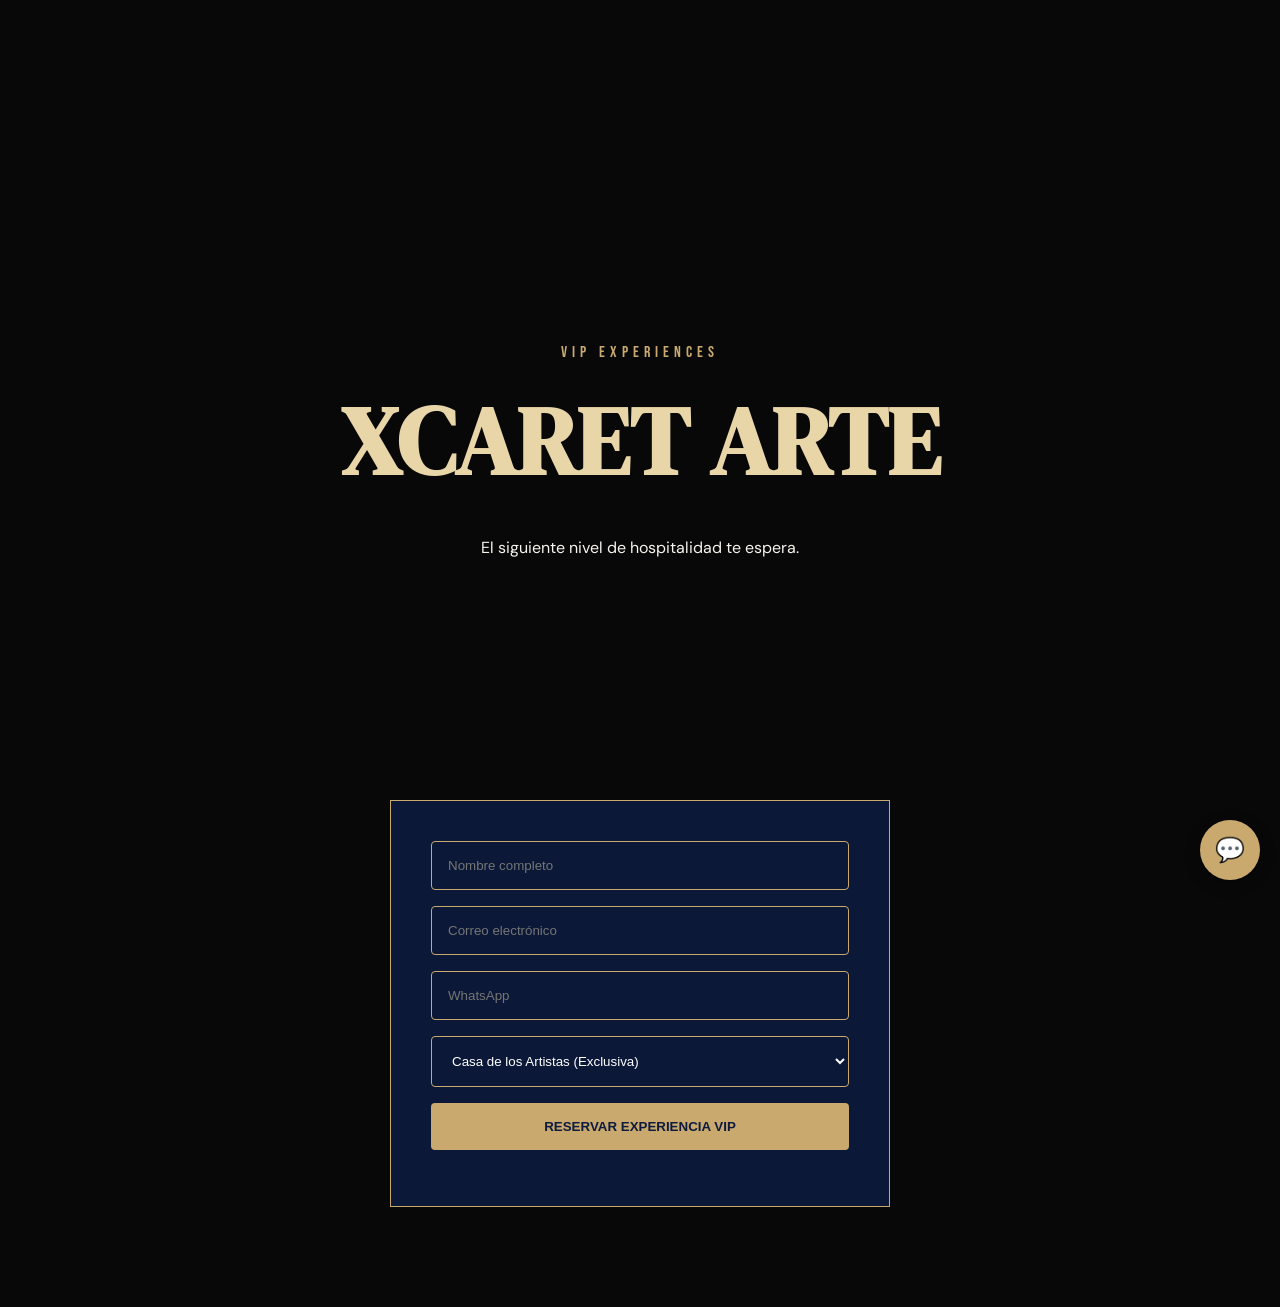
==== commit 879d5da5: "Add files via upload" ====
--- a/index.html
+++ b/index.html
@@ -1,484 +1,126 @@
-<!DOCTYPE html>
-<html lang="es">
-<head>
-<meta charset="UTF-8">
-<meta name="viewport" content="width=device-width, initial-scale=1.0">
-<title>VIP Experiences — Hotel Xcaret Arte</title>
-<meta name="description" content="Agencia certificada por Hoteles Xcaret. Tarifas VIP y experiencias exclusivas en Hotel Xcaret Arte, Riviera Maya.">
-<link rel="preconnect" href="https://fonts.googleapis.com">
-<link rel="preconnect" href="https://fonts.gstatic.com" crossorigin>
-<link href="https://fonts.googleapis.com/css2?family=Bebas+Neue&family=DM+Serif+Display:ital@0;1&family=DM+Sans:wght@300;400;500;600&display=swap" rel="stylesheet">
-<style>
-:root{--gold:#C9A96E;--gold2:#E8D5A8;--navy:#0D1B3E;--black:#080808;--white:#F7F4EE;--dim:rgba(247,244,238,0.65);--faint:rgba(247,244,238,0.32);--border:rgba(201,169,110,0.18);--border2:rgba(201,169,110,0.5)}
-*,*::before,*::after{box-sizing:border-box;margin:0;padding:0}
-html{scroll-behavior:smooth}
-body{font-family:'DM Sans',sans-serif;background:var(--black);color:var(--white);overflow-x:hidden;cursor:none}
-.cursor{width:10px;height:10px;background:var(--gold);border-radius:50%;position:fixed;pointer-events:none;z-index:9999;mix-blend-mode:difference;transition:transform .15s}
-.cursor-ring{width:36px;height:36px;border:1px solid var(--gold);border-radius:50%;position:fixed;pointer-events:none;z-index:9998;opacity:.45;transition:all .12s ease}
-nav{position:fixed;top:0;left:0;right:0;z-index:200;padding:18px 32px;display:flex;align-items:center;justify-content:space-between;background:rgba(8,8,8,.75);backdrop-filter:blur(16px);border-bottom:1px solid var(--border)}
-.nav-logo{font-family:'DM Serif Display',serif;font-size:19px;color:var(--white);text-decoration:none}
-.nav-logo span{color:var(--gold)}
-.nav-right{display:flex;align-items:center;gap:16px}
-.nav-live{display:flex;align-items:center;gap:6px;font-size:10px;color:var(--faint);letter-spacing:1px}
-.live-dot{width:6px;height:6px;background:#4ade80;border-radius:50%;animation:blink 1.5s ease infinite}
-.nav-cta{font-size:9px;letter-spacing:3px;text-transform:uppercase;color:var(--gold);border:1px solid var(--border2);padding:8px 18px;text-decoration:none;transition:all .2s}
-.nav-cta:hover{background:var(--gold);color:var(--black)}
-/* HERO */
-#hero{position:relative;height:100svh;min-height:680px;display:grid;place-items:center;overflow:hidden}
-.hero-bg{position:absolute;inset:0;background-image:url('https://res.cloudinary.com/deaovvhbi/image/upload/q_auto,f_auto/Hero_wclmz5.jpg');background-size:cover;background-position:center;transform:scale(1.08);animation:slowZoom 12s ease forwards}
-.hero-overlay{position:absolute;inset:0;z-index:1;background:linear-gradient(160deg,rgba(8,8,8,.78) 0%,rgba(13,27,62,.5) 60%,rgba(8,8,8,.82) 100%)}
-.hero-grain{position:absolute;inset:0;z-index:2;opacity:.25;background-image:url("data:image/svg+xml,%3Csvg viewBox='0 0 200 200' xmlns='http://www.w3.org/2000/svg'%3E%3Cfilter id='n'%3E%3CfeTurbulence type='fractalNoise' baseFrequency='.85' numOctaves='4'/%3E%3C/filter%3E%3Crect width='100%25' height='100%25' filter='url(%23n)' opacity='.05'/%3E%3C/svg%3E");pointer-events:none}
-.hero-content{position:relative;z-index:3;text-align:center;padding:0 20px;max-width:900px}
-.hero-pill{display:inline-flex;align-items:center;gap:8px;background:rgba(201,169,110,.1);border:1px solid var(--border2);padding:7px 18px;border-radius:100px;font-size:11px;letter-spacing:2px;text-transform:uppercase;color:var(--gold);margin-bottom:28px;animation:fadeUp .8s ease both;backdrop-filter:blur(8px)}
-.pill-dot{width:5px;height:5px;background:var(--gold);border-radius:50%}
-.hero-h1{font-family:'Bebas Neue',sans-serif;font-size:clamp(68px,12vw,152px);line-height:.9;letter-spacing:2px;color:var(--white);margin-bottom:6px;animation:fadeUp .8s .1s ease both}
-.hero-h1 .g{color:var(--gold)}
-.hero-h1 .it{font-family:'DM Serif Display',serif;font-style:italic;font-size:.72em;letter-spacing:0;display:block}
-.hero-sub{font-size:15px;font-weight:300;color:var(--dim);line-height:1.75;max-width:460px;margin:22px auto 40px;animation:fadeUp .8s .2s ease both}
-.hero-ctas{display:flex;align-items:center;justify-content:center;gap:12px;flex-wrap:wrap;animation:fadeUp .8s .3s ease both}
-.btn-primary{background:var(--gold);color:var(--black);font-size:10px;font-weight:700;letter-spacing:3px;text-transform:uppercase;padding:18px 40px;text-decoration:none;border:2px solid var(--gold);transition:all .25s;font-family:'DM Sans',sans-serif;display:inline-block}
-.btn-primary:hover{background:transparent;color:var(--gold)}
-.btn-outline{background:transparent;color:var(--white);font-size:10px;letter-spacing:2px;text-transform:uppercase;padding:18px 30px;text-decoration:none;border:1px solid rgba(247,244,238,.2);transition:all .25s;font-family:'DM Sans',sans-serif;display:inline-block}
-.btn-outline:hover{border-color:var(--gold);color:var(--gold)}
-.hero-scroll{position:absolute;bottom:36px;left:50%;transform:translateX(-50%);z-index:3;display:flex;flex-direction:column;align-items:center;gap:8px;color:var(--faint);font-size:9px;letter-spacing:3px;text-transform:uppercase;animation:fadeUp .8s .6s ease both}
-.scroll-line{width:1px;height:44px;background:linear-gradient(to bottom,var(--gold),transparent);animation:scrollPulse 2s ease infinite}
-.ticker{position:absolute;bottom:0;left:0;right:0;z-index:4;background:var(--gold);height:36px;display:flex;align-items:center;overflow:hidden}
-.ticker-track{display:flex;animation:ticker 24s linear infinite;white-space:nowrap}
-.ticker-item{font-size:10px;letter-spacing:4px;text-transform:uppercase;color:var(--black);font-weight:700;padding:0 32px;display:flex;align-items:center;gap:14px}
-.ts{opacity:.35}
-/* FORMULARIO */
-#formulario{position:relative;background:var(--navy);overflow:hidden}
-#formulario::before{content:'';position:absolute;top:0;left:0;right:0;height:3px;background:linear-gradient(90deg,var(--gold),#ff9f43,var(--gold))}
-.form-layout{max-width:1200px;margin:0 auto;padding:80px 32px;display:grid;grid-template-columns:1fr 1fr;gap:80px;align-items:center}
-.form-eyebrow{font-size:10px;letter-spacing:4px;text-transform:uppercase;color:var(--gold);margin-bottom:18px;display:flex;align-items:center;gap:10px}
-.form-eyebrow::after{content:'';flex:1;height:1px;background:var(--border);max-width:48px}
-.form-h2{font-family:'DM Serif Display',serif;font-size:clamp(34px,4vw,54px);font-weight:400;line-height:1.1;color:var(--white);margin-bottom:18px}
-.form-h2 em{color:var(--gold);font-style:italic}
-.form-desc{font-size:14px;font-weight:300;color:var(--dim);line-height:1.8;margin-bottom:28px}
-.perks{list-style:none;display:flex;flex-direction:column;gap:12px;margin-bottom:28px}
-.perks li{display:flex;align-items:flex-start;gap:11px;font-size:13px;font-weight:300;color:var(--dim);line-height:1.5}
-.pi{color:var(--gold);flex-shrink:0;margin-top:2px}
-.bonus{background:rgba(201,169,110,.07);border-left:3px solid var(--gold);padding:18px 20px}
-.bonus p{font-size:13px;font-weight:300;color:var(--dim);line-height:1.75}
-.bonus strong{color:var(--gold);font-weight:500}
-.form-card{background:rgba(247,244,238,.04);border:1px solid var(--border);padding:44px 38px;backdrop-filter:blur(12px)}
-.card-h3{font-family:'DM Serif Display',serif;font-size:26px;font-weight:400;color:var(--white);margin-bottom:6px}
-.card-h3 em{color:var(--gold);font-style:italic}
-.card-sub{font-size:13px;font-weight:300;color:var(--dim);margin-bottom:28px;line-height:1.6}
-.frow{display:grid;grid-template-columns:1fr 1fr;gap:14px;margin-bottom:14px}
-.frow.one{grid-template-columns:1fr}
-.fg{display:flex;flex-direction:column;gap:7px}
-.fg label{font-size:9px;letter-spacing:3px;text-transform:uppercase;color:var(--gold);font-weight:500}
-.fg input,.fg select{background:rgba(255,255,255,.05);border:1px solid var(--border);color:var(--white);padding:13px 15px;font-size:13px;font-weight:300;font-family:'DM Sans',sans-serif;outline:none;transition:border-color .25s;width:100%;-webkit-appearance:none}
-.fg input::placeholder{color:rgba(247,244,238,.25)}
-.fg input:focus,.fg select:focus{border-color:var(--gold)}
-.fg select option{background:#0d1b3e;color:var(--white)}
-.sel-wrap{position:relative}
-.sel-wrap::after{content:'✦';position:absolute;right:13px;top:50%;transform:translateY(-50%);color:var(--gold);font-size:10px;pointer-events:none}
-.form-submit{width:100%;background:var(--gold);color:var(--black);border:none;padding:18px;margin-top:8px;font-size:10px;letter-spacing:4px;text-transform:uppercase;font-weight:700;font-family:'DM Sans',sans-serif;cursor:none;transition:all .25s}
-.form-submit:hover{background:var(--gold2)}
-.form-submit:disabled{opacity:.5}
-.form-secure{margin-top:12px;text-align:center;font-size:10px;color:var(--faint);letter-spacing:.5px}
-.form-err{display:none;margin-top:10px;font-size:12px;color:#ff7070;padding:10px 14px;border:1px solid rgba(255,112,112,.2);background:rgba(255,112,112,.05)}
-.form-ok{display:none;text-align:center;padding:48px 20px}
-.form-ok h3{font-family:'DM Serif Display',serif;font-size:34px;color:var(--white);margin-bottom:12px}
-.form-ok h3 em{color:var(--gold);font-style:italic}
-.form-ok p{font-size:14px;font-weight:300;color:var(--dim);line-height:1.7;margin-bottom:24px}
-/* SECTIONS */
-.sec{padding:120px 0;position:relative}
-.sec-inner{max-width:1200px;margin:0 auto;padding:0 32px}
-.split{display:grid;grid-template-columns:1fr 1fr;gap:72px;align-items:center}
-.eyebrow{font-size:10px;letter-spacing:4px;text-transform:uppercase;color:var(--gold);margin-bottom:16px;display:flex;align-items:center;gap:8px}
-.eyebrow::before{content:'✦';font-size:8px}
-.sec-h2{font-family:'DM Serif Display',serif;font-size:clamp(36px,4vw,54px);font-weight:400;line-height:1.1;color:var(--white);margin-bottom:18px}
-.sec-h2 em{color:var(--gold);font-style:italic}
-.sec-p{font-size:14px;font-weight:300;color:var(--dim);line-height:1.85;margin-bottom:28px}
-.tags{display:flex;flex-wrap:wrap;gap:8px;margin-bottom:32px}
-.tag{font-size:10px;letter-spacing:2px;text-transform:uppercase;color:var(--gold);border:1px solid var(--border);padding:7px 14px;border-radius:100px;transition:all .2s}
-.tag:hover{background:var(--gold);color:var(--black);border-color:var(--gold)}
-.icon-grid{display:grid;grid-template-columns:1fr 1fr;gap:12px;margin-bottom:32px}
-.icon-card{display:flex;align-items:flex-start;gap:11px;padding:15px 14px;border:1px solid var(--border);background:rgba(201,169,110,.03);transition:border-color .2s}
-.icon-card:hover{border-color:var(--border2)}
-.icon-card svg{flex-shrink:0;margin-top:2px}
-.ict strong{display:block;font-size:11px;letter-spacing:1px;color:var(--white);font-weight:500;margin-bottom:2px}
-.ict span{font-size:12px;font-weight:300;color:var(--faint)}
-.img-frame{position:relative;overflow:hidden}
-.img-frame img{width:100%;height:100%;object-fit:cover;display:block;transition:transform .8s ease}
-.img-frame:hover img{transform:scale(1.04)}
-.corner-tl{position:absolute;top:14px;left:14px;width:36px;height:36px;border-top:2px solid var(--gold);border-left:2px solid var(--gold);pointer-events:none}
-.corner-br{position:absolute;bottom:14px;right:14px;width:36px;height:36px;border-bottom:2px solid var(--gold);border-right:2px solid var(--gold);pointer-events:none}
-.img-stamp{position:absolute;bottom:22px;left:22px;background:rgba(8,8,8,.88);border:1px solid var(--border2);padding:12px 16px;backdrop-filter:blur(10px)}
-.img-stamp p{font-size:9px;letter-spacing:3px;text-transform:uppercase;color:var(--gold);margin-bottom:2px}
-.img-stamp strong{font-family:'DM Serif Display',serif;font-size:17px;font-weight:400;color:var(--white)}
-.btn-wa{display:inline-flex;align-items:center;gap:11px;background:transparent;color:var(--gold);border:2px solid var(--gold);font-size:10px;letter-spacing:3px;text-transform:uppercase;font-weight:600;padding:16px 28px;text-decoration:none;font-family:'DM Sans',sans-serif;transition:all .25s}
-.btn-wa:hover{background:var(--gold);color:var(--black)}
-/* PILLARS */
-.pillars-wrap{display:grid;grid-template-columns:repeat(3,1fr);gap:2px;background:var(--border);margin-bottom:52px}
-.pillar{background:#0a0e1a;padding:46px 32px;transition:background .3s;position:relative;overflow:hidden}
-.pillar::before{content:'';position:absolute;top:0;left:0;right:0;height:2px;background:var(--gold);transform:scaleX(0);transition:transform .3s ease;transform-origin:left}
-.pillar:hover::before{transform:scaleX(1)}
-.pillar:hover{background:rgba(201,169,110,.04)}
-.pnum{font-family:'Bebas Neue',sans-serif;font-size:70px;color:var(--border);line-height:1;margin-bottom:18px}
-.ptitle{font-size:11px;letter-spacing:2px;text-transform:uppercase;color:var(--white);font-weight:500;margin-bottom:10px}
-.pdesc{font-size:13px;font-weight:300;color:var(--faint);line-height:1.7}
-/* BENEFITS */
-.benefit-list{display:flex;flex-direction:column;gap:0;margin:28px 0 36px}
-.benefit-row{display:flex;align-items:flex-start;gap:20px;padding:22px 0;border-bottom:1px solid var(--border)}
-.benefit-row:first-child{border-top:1px solid var(--border)}
-.bnum{font-family:'Bebas Neue',sans-serif;font-size:40px;color:var(--border);line-height:1;flex-shrink:0;width:30px}
-.bcontent h4{font-size:11px;letter-spacing:2px;text-transform:uppercase;color:var(--white);font-weight:500;margin-bottom:6px}
-.bcontent p{font-size:13px;font-weight:300;color:var(--faint);line-height:1.7}
-/* STEPS */
-.steps-wrap{display:grid;grid-template-columns:repeat(4,1fr);gap:2px;background:var(--border);margin-bottom:52px}
-.step{background:#0a0e1a;padding:38px 26px;transition:background .3s}
-.step:hover{background:rgba(201,169,110,.04)}
-.snum{font-family:'Bebas Neue',sans-serif;font-size:54px;color:var(--border);line-height:1;margin-bottom:14px}
-.stitle{font-size:10px;letter-spacing:2px;text-transform:uppercase;color:var(--gold);font-weight:500;margin-bottom:8px}
-.sdesc{font-size:13px;font-weight:300;color:var(--faint);line-height:1.7}
-.center-head{text-align:center;max-width:620px;margin:0 auto 64px}
-.center-cta{text-align:center;margin-top:52px}
-/* BG DECORATORS */
-.bg-text{position:absolute;font-family:'Bebas Neue',sans-serif;color:rgba(201,169,110,.025);pointer-events:none;user-select:none;z-index:0}
-/* FOOTER */
-footer{background:var(--navy);border-top:1px solid var(--border);padding:60px 32px 36px}
-.footer-inner{max-width:1200px;margin:0 auto;display:grid;grid-template-columns:1fr auto;gap:40px;align-items:start;margin-bottom:40px}
-.footer-brand h3{font-family:'DM Serif Display',serif;font-size:24px;font-weight:400;color:var(--white);margin-bottom:6px}
-.footer-brand h3 span{color:var(--gold)}
-.footer-cert{font-size:10px;letter-spacing:3px;text-transform:uppercase;color:var(--gold);opacity:.7;margin-bottom:18px}
-.footer-links a{display:block;font-size:12px;color:var(--faint);text-decoration:none;line-height:2.2;transition:color .2s}
-.footer-links a:hover{color:var(--gold)}
-.footer-copy{max-width:1200px;margin:0 auto;padding-top:24px;border-top:1px solid var(--border);text-align:center;font-size:10px;letter-spacing:2px;text-transform:uppercase;color:rgba(247,244,238,.18)}
-/* WA + CHAT */
-.wa-float{position:fixed;bottom:86px;right:22px;z-index:98;width:50px;height:50px;background:#25D366;border-radius:50%;display:flex;align-items:center;justify-content:center;text-decoration:none;box-shadow:0 4px 20px rgba(37,211,102,.35);transition:transform .3s,box-shadow .3s}
-.wa-float:hover{transform:scale(1.1);box-shadow:0 8px 28px rgba(37,211,102,.5)}
-.chat-float{position:fixed;bottom:22px;right:22px;z-index:99}
-.chat-btn{height:46px;padding:0 20px 0 14px;background:var(--gold);border:none;border-radius:100px;cursor:none;display:flex;align-items:center;gap:10px;box-shadow:0 4px 20px rgba(201,169,110,.4);transition:all .3s}
-.chat-btn:hover{transform:translateY(-2px);box-shadow:0 8px 28px rgba(201,169,110,.55)}
-.chat-label{font-family:'DM Serif Display',serif;font-size:16px;font-style:italic;color:var(--black);font-weight:400}
-.chat-win{position:absolute;bottom:58px;right:0;width:360px;background:#111;border:1px solid var(--border2);display:none;flex-direction:column;box-shadow:0 24px 64px rgba(0,0,0,.8);max-height:520px}
-.chat-win.open{display:flex}
-.chat-head{background:linear-gradient(135deg,var(--navy),#060f24);padding:15px 18px;display:flex;align-items:center;gap:12px;border-bottom:1px solid var(--border)}
-.chat-av{width:34px;height:34px;background:var(--gold);border-radius:50%;display:flex;align-items:center;justify-content:center;font-family:'DM Serif Display',serif;font-size:14px;font-style:italic;color:var(--black);flex-shrink:0}
-.chat-info h4{font-size:13px;font-weight:500;color:var(--white);margin-bottom:2px}
-.chat-info span{font-size:10px;color:var(--gold);letter-spacing:1px}
-.chat-x{margin-left:auto;background:none;border:none;color:var(--faint);cursor:none;font-size:22px;line-height:1;transition:color .2s}
-.chat-x:hover{color:var(--white)}
-.chat-msgs{flex:1;overflow-y:auto;padding:18px;display:flex;flex-direction:column;gap:14px;min-height:260px;max-height:300px}
-.chat-msgs::-webkit-scrollbar{width:3px}
-.chat-msgs::-webkit-scrollbar-thumb{background:var(--border);border-radius:2px}
-.msg{max-width:88%;font-size:13px;font-weight:300;line-height:1.6;padding:11px 14px;animation:msgIn .3s ease both}
-.msg.bot{background:rgba(201,169,110,.08);border-left:2px solid var(--gold);color:var(--dim);align-self:flex-start}
-.msg.user{background:rgba(255,255,255,.06);color:var(--white);align-self:flex-end}
-.msg.typing{display:flex;gap:5px;align-items:center;padding:14px 16px}
-.dot{width:6px;height:6px;background:var(--gold);border-radius:50%;animation:bounce 1.2s ease infinite}
-.dot:nth-child(2){animation-delay:.2s}
-.dot:nth-child(3){animation-delay:.4s}
-.chat-quick{padding:9px 14px;display:flex;gap:6px;flex-wrap:wrap;border-top:1px solid var(--border);background:rgba(0,0,0,.3)}
-.q-btn{font-size:10px;letter-spacing:1px;color:var(--gold);border:1px solid var(--border);background:none;padding:6px 12px;cursor:none;transition:all .2s;font-family:'DM Sans',sans-serif;border-radius:100px}
-.q-btn:hover{background:var(--gold);color:var(--black);border-color:var(--gold)}
-.chat-row{display:flex;border-top:1px solid var(--border)}
-.chat-inp{flex:1;background:rgba(255,255,255,.04);border:none;color:var(--white);padding:13px 15px;font-size:13px;font-family:'DM Sans',sans-serif;font-weight:300;outline:none}
-.chat-inp::placeholder{color:rgba(247,244,238,.25)}
-.chat-snd{background:var(--gold);border:none;width:44px;cursor:none;display:flex;align-items:center;justify-content:center;transition:background .2s;flex-shrink:0}
-.chat-snd:hover{background:var(--gold2)}
-.reveal{opacity:0;transform:translateY(20px);transition:opacity .65s ease,transform .65s ease}
-.reveal.visible{opacity:1;transform:none}
-.rd1{transition-delay:.1s}
-.rd2{transition-delay:.2s}
-@keyframes fadeUp{from{opacity:0;transform:translateY(28px)}to{opacity:1;transform:none}}
-@keyframes slowZoom{from{transform:scale(1.08)}to{transform:scale(1)}}
-@keyframes scrollPulse{0%,100%{opacity:.25}50%{opacity:.9}}
-@keyframes ticker{from{transform:translateX(0)}to{transform:translateX(-50%)}}
-@keyframes blink{0%,100%{opacity:1}50%{opacity:.15}}
-@keyframes bounce{0%,60%,100%{transform:translateY(0)}30%{transform:translateY(-6px)}}
-@keyframes msgIn{from{opacity:0;transform:translateY(6px)}to{opacity:1;transform:none}}
-@media(max-width:768px){
-  body,*{cursor:auto!important}
-  .cursor,.cursor-ring{display:none}
-  nav{padding:14px 18px}
-  .nav-live{display:none}
-  .form-layout,.split{grid-template-columns:1fr;gap:40px}
-  .pillars-wrap{grid-template-columns:1fr}
-  .steps-wrap{grid-template-columns:1fr 1fr}
-  .sec-inner,.form-layout{padding-left:18px;padding-right:18px}
-  .sec{padding:80px 0}
-  .frow{grid-template-columns:1fr}
-  .form-card{padding:28px 18px}
-  .footer-inner{grid-template-columns:1fr}
-  .chat-win{width:300px;right:0}
-  .icon-grid{grid-template-columns:1fr}
-  .form-layout{padding:60px 18px}
-}
-</style>
-</head>
-<body>
-<div class="cursor" id="cur"></div>
-<div class="cursor-ring" id="ring"></div>
-
-<nav>
-  <a href="#" class="nav-logo" style="display:flex;align-items:center"><img src="[data-uri]" alt="VIP Experiences" style="height:36px;width:auto;display:block"></a>
-  <div class="nav-right">
-    <div class="nav-live"><div class="live-dot"></div>Especialistas disponibles</div>
-    <a href="#formulario" class="nav-cta">Cotizar ahora</a>
-  </div>
-</nav>
-
-<!-- HERO -->
-<section id="hero">
-  <div class="hero-bg"></div>
-  <div class="hero-overlay"></div>
-  <div class="hero-grain"></div>
-  <div class="hero-content">
-    <div class="hero-pill"><div class="pill-dot"></div>Agencia Certificada &middot; Hotel Xcaret Arte &middot; Riviera Maya</div>
-    <h1 class="hero-h1">
-      Dise&ntilde;amos el<br>
-      <span class="g">viaje que</span><br>
-      <span class="it">mereces vivir</span>
-    </h1>
-    <p class="hero-sub">Cu&eacute;ntanos c&oacute;mo quieres celebrar y en menos de 24 horas un especialista VIP te contacta con una propuesta hecha a tu medida.</p>
-    <div class="hero-ctas">
-      <a href="#formulario" class="btn-primary">Quiero mi cotizaci&oacute;n VIP</a>
-      <a href="#xcaret" class="btn-outline">Conocer el hotel</a>
-    </div>
-  </div>
-  <div class="hero-scroll"><div class="scroll-line"></div><span>Scroll</span></div>
-  <div class="ticker">
-    <div class="ticker-track">
-      <span class="ticker-item">All Fun Inclusive <span class="ts">&#10022;</span></span>
-      <span class="ticker-item">Solo Adultos +16 <span class="ts">&#10022;</span></span>
-      <span class="ticker-item">6 Parques Xcaret <span class="ts">&#10022;</span></span>
-      <span class="ticker-item">Agencia Certificada <span class="ts">&#10022;</span></span>
-      <span class="ticker-item">Upgrades VIP <span class="ts">&#10022;</span></span>
-      <span class="ticker-item">Concierge 24/7 <span class="ts">&#10022;</span></span>
-      <span class="ticker-item">Riviera Maya <span class="ts">&#10022;</span></span>
-      <span class="ticker-item">All Fun Inclusive <span class="ts">&#10022;</span></span>
-      <span class="ticker-item">Solo Adultos +16 <span class="ts">&#10022;</span></span>
-      <span class="ticker-item">6 Parques Xcaret <span class="ts">&#10022;</span></span>
-      <span class="ticker-item">Agencia Certificada <span class="ts">&#10022;</span></span>
-      <span class="ticker-item">Upgrades VIP <span class="ts">&#10022;</span></span>
-      <span class="ticker-item">Concierge 24/7 <span class="ts">&#10022;</span></span>
-      <span class="ticker-item">Riviera Maya <span class="ts">&#10022;</span></span>
-    </div>
-  </div>
-</section>
-
-<!-- FORMULARIO -->
-<section id="formulario">
-  <div class="form-layout">
-    <div class="reveal">
-      <p class="form-eyebrow">Reserva tu experiencia</p>
-      <h2 class="form-h2">Tu pr&oacute;xima<br><em>experiencia VIP</em></h2>
-      <p class="form-desc">Completa tus datos y te contactamos antes de 24 horas con una propuesta dise&ntilde;ada solo para ti.</p>
-      <ul class="perks">
-        <li><svg class="pi" width="15" height="15" viewBox="0 0 24 24" fill="none" stroke="#C9A96E" stroke-width="2.5"><polyline points="20 6 9 17 4 12"/></svg>Beneficios exclusivos solo disponibles v&iacute;a agencia certificada</li>
-        <li><svg class="pi" width="15" height="15" viewBox="0 0 24 24" fill="none" stroke="#C9A96E" stroke-width="2.5"><polyline points="20 6 9 17 4 12"/></svg>Upgrades y amenidades VIP gestionadas por nosotros</li>
-        <li><svg class="pi" width="15" height="15" viewBox="0 0 24 24" fill="none" stroke="#C9A96E" stroke-width="2.5"><polyline points="20 6 9 17 4 12"/></svg>Acompa&ntilde;amiento antes, durante y despu&eacute;s de tu viaje</li>
-        <li><svg class="pi" width="15" height="15" viewBox="0 0 24 24" fill="none" stroke="#C9A96E" stroke-width="2.5"><polyline points="20 6 9 17 4 12"/></svg>Ambiente exclusivo para adultos &mdash; tranquilidad garantizada</li>
-      </ul>
-      <div class="bonus">
-        <p><strong>&#10022; Bonus exclusivo:</strong> Al dejar tu email te damos acceso a nuestros webinars privados con el staff del <strong>Hotel Xcaret Arte</strong> &mdash; los insiders que conocen cada secreto del resort te comparten sus mejores hacks para maximizar tu estad&iacute;a.</p>
-      </div>
-    </div>
-    <div class="form-card reveal rd1">
-      <div id="form-fields">
-        <h3 class="card-h3">Tu pr&oacute;xima <em>experiencia VIP</em></h3>
-        <p class="card-sub">Completa tus datos y te contactamos antes de 24 horas.</p>
-        <div class="frow">
-          <div class="fg"><label>Nombre completo</label><input type="text" id="f-nombre" placeholder="Tu nombre" autocomplete="name"></div>
-          <div class="fg"><label>WhatsApp</label><input type="tel" id="f-tel" placeholder="+52 998 000 0000" autocomplete="tel"></div>
-        </div>
-        <div class="frow one">
-          <div class="fg"><label>Correo electr&oacute;nico</label><input type="email" id="f-email" placeholder="Aqu&iacute; llegan tus hacks VIP + acceso a webinars" autocomplete="email"></div>
-        </div>
-        <div class="frow one" style="margin-bottom:0">
-          <div class="fg"><label>&iquest;En qu&eacute; mood viajas?</label>
-            <div class="sel-wrap"><select id="f-mood">
-              <option value="">Cu&eacute;ntanos tu ocasi&oacute;n especial &#10022;</option>
-              <option>Luna de miel o aniversario</option>
-              <option>Celebraci&oacute;n de cumplea&ntilde;os</option>
-              <option>Escape rom&aacute;ntico de pareja</option>
-              <option>Girls trip o viaje con amigas</option>
-              <option>Descanso total y spa</option>
-              <option>Aventura y parques Xcaret</option>
-              <option>No s&eacute; a&uacute;n, quiero orientaci&oacute;n</option>
-            </select></div>
-          </div>
-        </div>
-        <div id="f-err" class="form-err"></div>
-        <button class="form-submit" id="f-btn" onclick="submitForm()">Quiero mi experiencia VIP &rarr;</button>
-        <p class="form-secure">&#128274; Tus datos est&aacute;n seguros &middot; Sin spam &middot; Te contactamos en &lt;24h</p>
-      </div>
-      <div class="form-ok" id="f-ok">
-        <h3>&#10022; <em>Listo!</em></h3>
-        <p>Tu solicitud fue recibida. Un especialista VIP te contactar&aacute; antes de 24 horas con tu propuesta personalizada.</p>
-        <a href="https://wa.me/5219983935261?text=Hola%2C%20acabo%20de%20enviar%20mi%20solicitud%20en%20la%20p%C3%A1gina" target="_blank" class="btn-wa">Agilizar por WhatsApp &rarr;</a>
-      </div>
-    </div>
-  </div>
-</section>
-
-<!-- SEC 1: XCARET ARTE -->
-<section class="sec" id="xcaret" style="background:var(--black)">
-  <span class="bg-text" style="top:30px;right:-10px;font-size:200px">XCARET</span>
-  <div class="sec-inner">
-    <div class="split">
-      <div class="img-frame reveal" style="aspect-ratio:4/5">
-        <img src="https://res.cloudinary.com/deaovvhbi/image/upload/q_auto,f_auto/Secci%C3%B3n_1_zpunxm.jpg" alt="Hotel Xcaret Arte" loading="lazy">
-        <div class="corner-tl"></div><div class="corner-br"></div>
-        <div class="img-stamp"><p>Riviera Maya</p><strong>Hotel Xcaret Arte</strong></div>
-      </div>
-      <div class="reveal rd1">
-        <p class="eyebrow">El destino</p>
-        <h2 class="sec-h2">All Fun<br><em>Inclusive</em></h2>
-        <div class="tags"><span class="tag">Solo Adultos +16</span><span class="tag">Riviera Maya</span><span class="tag">All Fun Inclusive</span></div>
-        <p class="sec-p">Arte, cultura mexicana y naturaleza en el coraz&oacute;n de la Riviera Maya. M&aacute;s de 9 restaurantes de especialidad, bebidas premium ilimitadas, shows nocturnos y acceso a los 6 parques Xcaret.</p>
-        <div class="icon-grid">
-          <div class="icon-card"><svg width="18" height="18" viewBox="0 0 24 24" fill="none" stroke="#C9A96E" stroke-width="1.5"><path d="M12 2L15.09 8.26L22 9.27L17 14.14L18.18 21.02L12 17.77L5.82 21.02L7 14.14L2 9.27L8.91 8.26L12 2Z"/></svg><div class="ict"><strong>9+ Restaurantes</strong><span>Especialidades gourmet</span></div></div>
-          <div class="icon-card"><svg width="18" height="18" viewBox="0 0 24 24" fill="none" stroke="#C9A96E" stroke-width="1.5"><path d="M3 9l9-7 9 7v11a2 2 0 01-2 2H5a2 2 0 01-2-2V9z"/></svg><div class="ict"><strong>5 Categor&iacute;as</strong><span>Suites, Swim-Up y m&aacute;s</span></div></div>
-          <div class="icon-card"><svg width="18" height="18" viewBox="0 0 24 24" fill="none" stroke="#C9A96E" stroke-width="1.5"><circle cx="12" cy="12" r="10"/><path d="M12 6v6l4 2"/></svg><div class="ict"><strong>6 Parques Xcaret</strong><span>Incluidos seg&uacute;n paquete</span></div></div>
-          <div class="icon-card"><svg width="18" height="18" viewBox="0 0 24 24" fill="none" stroke="#C9A96E" stroke-width="1.5"><path d="M20.84 4.61a5.5 5.5 0 00-7.78 0L12 5.67l-1.06-1.06a5.5 5.5 0 00-7.78 7.78l1.06 1.06L12 21.23l7.78-7.78 1.06-1.06a5.5 5.5 0 000-7.78z"/></svg><div class="ict"><strong>Tips incluidos</strong><span>Propinas 100% cubiertas</span></div></div>
-        </div>
-        <a href="https://wa.me/5219983935261?text=Hola%2C%20quiero%20saber%20m%C3%A1s%20sobre%20Hotel%20Xcaret%20Arte" target="_blank" class="btn-wa"><svg width="15" height="15" viewBox="0 0 24 24" fill="#C9A96E"><path d="M17.472 14.382c-.297-.149-1.758-.867-2.03-.967-.273-.099-.471-.148-.67.15-.197.297-.767.966-.94 1.164-.173.199-.347.223-.644.075-.297-.15-1.255-.463-2.39-1.475-.883-.788-1.48-1.761-1.653-2.059-.173-.297-.018-.458.13-.606.134-.133.298-.347.446-.52.149-.174.198-.298.298-.497.099-.198.05-.371-.025-.52-.075-.149-.669-1.612-.916-2.207-.242-.579-.487-.5-.669-.51-.173-.008-.371-.01-.57-.01-.198 0-.52.074-.792.372-.272.297-1.04 1.016-1.04 2.479 0 1.462 1.065 2.875 1.213 3.074.149.198 2.096 3.2 5.077 4.487.709.306 1.262.489 1.694.625.712.227 1.36.195 1.871.118.571-.085 1.758-.719 2.006-1.413.248-.694.248-1.289.173-1.413-.074-.124-.272-.198-.57-.347m-5.421 7.403h-.004a9.87 9.87 0 01-5.031-1.378l-.361-.214-3.741.982.998-3.648-.235-.374a9.86 9.86 0 01-1.51-5.26c.001-5.45 4.436-9.884 9.888-9.884 2.64 0 5.122 1.03 6.988 2.898a9.825 9.825 0 012.893 6.994c-.003 5.45-4.437 9.884-9.885 9.884m8.413-18.297A11.815 11.815 0 0012.05 0C5.495 0 .16 5.335.157 11.892c0 2.096.547 4.142 1.588 5.945L.057 24l6.305-1.654a11.882 11.882 0 005.683 1.448h.005c6.554 0 11.89-5.335 11.893-11.893a11.821 11.821 0 00-3.48-8.413z"/></svg>Consultar disponibilidad</a>
-      </div>
-    </div>
-  </div>
-</section>
-
-<!-- SEC 2: AGENCIA CERTIFICADA -->
-<section class="sec" id="agencia" style="background:#0a0e1a">
-  <div class="sec-inner">
-    <div class="center-head reveal">
-      <p class="eyebrow" style="justify-content:center">Por qu&eacute; nosotros</p>
-      <h2 class="sec-h2">Agencia<br><em>Certificada Xcaret</em></h2>
-      <p class="sec-p">Somos una de las pocas agencias con certificaci&oacute;n oficial de Hoteles Xcaret. Acceso a tarifas, upgrades y atenci&oacute;n que no existen en otros canales.</p>
-    </div>
-    <div class="pillars-wrap reveal">
-      <div class="pillar"><div class="pnum">01</div><svg width="30" height="30" viewBox="0 0 24 24" fill="none" stroke="#C9A96E" stroke-width="1.5" style="margin-bottom:16px"><path d="M9 12l2 2 4-4m5.618-4.016A11.955 11.955 0 0112 2.944a11.955 11.955 0 01-8.618 3.04A12.02 12.02 0 003 9c0 5.591 3.824 10.29 9 11.622 5.176-1.332 9-6.03 9-11.622 0-1.042-.133-2.052-.382-3.016z"/></svg><p class="ptitle">Certificaci&oacute;n Oficial</p><p class="pdesc">Certificados directamente por Hoteles Xcaret con acceso preferencial a inventario VIP y habitaciones de categor&iacute;a superior.</p></div>
-      <div class="pillar"><div class="pnum">02</div><svg width="30" height="30" viewBox="0 0 24 24" fill="none" stroke="#C9A96E" stroke-width="1.5" style="margin-bottom:16px"><path d="M12 8c-1.657 0-3 .895-3 2s1.343 2 3 2 3 .895 3 2-1.343 2-3 2m0-8c1.11 0 2.08.402 2.599 1M12 8V7m0 1v8m0 0v1m0-1c-1.11 0-2.08-.402-2.599-1M21 12a9 9 0 11-18 0 9 9 0 0118 0z"/></svg><p class="ptitle">Tarifas Exclusivas</p><p class="pdesc">Precios y upgrades reservados para clientes VIP. No est&aacute;n disponibles en plataformas de terceros ni en reservas directas.</p></div>
-      <div class="pillar"><div class="pnum">03</div><svg width="30" height="30" viewBox="0 0 24 24" fill="none" stroke="#C9A96E" stroke-width="1.5" style="margin-bottom:16px"><path d="M17 20h5v-2a3 3 0 00-5.356-1.857M17 20H7m10 0v-2c0-.656-.126-1.283-.356-1.857M7 20H2v-2a3 3 0 015.356-1.857M7 20v-2c0-.656.126-1.283.356-1.857m0 0a5.002 5.002 0 019.288 0M15 7a3 3 0 11-6 0 3 3 0 016 0z"/></svg><p class="ptitle">Concierge 24/7</p><p class="pdesc">Atenci&oacute;n personalizada antes, durante y despu&eacute;s de tu viaje. Un especialista dedicado exclusivamente a tu experiencia.</p></div>
-    </div>
-    <div class="center-cta reveal"><a href="https://wa.me/5219983935261?text=Hola%2C%20quiero%20saber%20m%C3%A1s%20sobre%20VIP%20Experiences" target="_blank" class="btn-wa">Hablar con un especialista</a></div>
-  </div>
-</section>
-
-<!-- SEC 3: RELACIÓN COMERCIAL -->
-<section class="sec" id="relacion" style="background:var(--black)">
-  <div class="sec-inner">
-    <div class="split">
-      <div class="img-frame reveal" style="aspect-ratio:3/4">
-        <img src="https://res.cloudinary.com/deaovvhbi/image/upload/q_auto,f_auto/Seccion_2_tgc83o.jpg" alt="Relaci&oacute;n Comercial VIP" loading="lazy">
-        <div class="corner-tl"></div><div class="corner-br"></div>
-      </div>
-      <div class="reveal rd1">
-        <p class="eyebrow">Lo que incluye</p>
-        <h2 class="sec-h2">Una relaci&oacute;n que<br><em>genera resultados</em></h2>
-        <p class="sec-p">Cada reserva es gestionada por un especialista que conoce el hotel por dentro. No somos un buscador de precios &mdash; somos tu aliado en cada etapa.</p>
-        <div class="benefit-list">
-          <div class="benefit-row"><div class="bnum">01</div><div class="bcontent"><h4>Acceso Anticipado</h4><p>Disponibilidad antes que el p&uacute;blico general. Las mejores habitaciones y fechas, aseguradas primero.</p></div></div>
-          <div class="benefit-row"><div class="bnum">02</div><div class="bcontent"><h4>Gesti&oacute;n Completa</h4><p>Vuelos, traslados privados, restaurantes, celebraciones. Todo coordinado desde un solo punto de contacto.</p></div></div>
-          <div class="benefit-row"><div class="bnum">03</div><div class="bcontent"><h4>Atenci&oacute;n Personalizada</h4><p>Un especialista VIP asignado a tu reserva. Respuesta en menos de 2 horas en horario de atenci&oacute;n.</p></div></div>
-        </div>
-        <a href="https://wa.me/5219983935261?text=Hola%2C%20quiero%20conocer%20los%20beneficios%20de%20reservar%20con%20VIP%20Experiences" target="_blank" class="btn-wa">Iniciar conversaci&oacute;n</a>
-      </div>
-    </div>
-  </div>
-</section>
-
-<!-- SEC 4: GESTIÓN DE TU VIAJE -->
-<section class="sec" id="gestion" style="background:#0a0e1a">
-  <span class="bg-text" style="bottom:-20px;right:-10px;font-size:230px">24/7</span>
-  <div class="sec-inner" style="position:relative;z-index:1">
-    <div class="center-head reveal">
-      <p class="eyebrow" style="justify-content:center">El proceso</p>
-      <h2 class="sec-h2">Gesti&oacute;n total de<br><em>tu experiencia</em></h2>
-      <p class="sec-p">Desde la primera consulta hasta que regresas a casa. Nos encargamos de cada detalle.</p>
-    </div>
-    <div class="steps-wrap reveal">
-      <div class="step"><div class="snum">01</div><svg width="26" height="26" viewBox="0 0 24 24" fill="none" stroke="#C9A96E" stroke-width="1.5" style="margin-bottom:12px"><path d="M21 15a2 2 0 01-2 2H7l-4 4V5a2 2 0 012-2h14a2 2 0 012 2z"/></svg><p class="stitle">Consulta inicial</p><p class="sdesc">Conversamos sobre tus fechas y preferencias. Propuesta en menos de 24 horas.</p></div>
-      <div class="step"><div class="snum">02</div><svg width="26" height="26" viewBox="0 0 24 24" fill="none" stroke="#C9A96E" stroke-width="1.5" style="margin-bottom:12px"><path d="M9 12l2 2 4-4m5.618-4.016A11.955 11.955 0 0112 2.944a11.955 11.955 0 01-8.618 3.04A12.02 12.02 0 003 9c0 5.591 3.824 10.29 9 11.622 5.176-1.332 9-6.03 9-11.622 0-1.042-.133-2.052-.382-3.016z"/></svg><p class="stitle">Reserva confirmada</p><p class="sdesc">Aseguramos tu habitaci&oacute;n con tarifas VIP. Coordinamos vuelos y traslados.</p></div>
-      <div class="step"><div class="snum">03</div><svg width="26" height="26" viewBox="0 0 24 24" fill="none" stroke="#C9A96E" stroke-width="1.5" style="margin-bottom:12px"><path d="M5 3l14 9-14 9V3z"/></svg><p class="stitle">Preparaci&oacute;n del viaje</p><p class="sdesc">Restaurantes, actividades y celebraciones reservadas con anticipaci&oacute;n.</p></div>
-      <div class="step"><div class="snum">04</div><svg width="26" height="26" viewBox="0 0 24 24" fill="none" stroke="#C9A96E" stroke-width="1.5" style="margin-bottom:12px"><circle cx="12" cy="12" r="10"/><path d="M12 6v6l4 2"/></svg><p class="stitle">Soporte 24/7 en destino</p><p class="sdesc">Presencia continua durante tu estad&iacute;a. Cualquier situaci&oacute;n resuelta al instante.</p></div>
-    </div>
-    <div class="img-frame reveal" style="aspect-ratio:16/6;max-height:380px;margin-bottom:52px">
-      <img src="https://res.cloudinary.com/deaovvhbi/image/upload/q_auto,f_auto/Seccion_3_imhf8m.jpg" alt="Gesti&oacute;n de tu viaje" loading="lazy" style="object-position:center 60%">
-      <div class="corner-tl"></div><div class="corner-br"></div>
-    </div>
-    <div class="center-cta reveal"><a href="https://wa.me/5219983935261?text=Hola%2C%20quiero%20empezar%20a%20planear%20mi%20viaje%20al%20Hotel%20Xcaret%20Arte" target="_blank" class="btn-wa">Comenzar a planear mi viaje</a></div>
-  </div>
-</section>
-
-<!-- FOOTER -->
-<footer>
-  <div class="footer-inner">
-    <div>
-      <div class="footer-brand"><img src="[data-uri]" alt="VIP Experiences" style="height:40px;width:auto;margin-bottom:8px;display:block"><p class="footer-cert">Agencia Certificada &middot; Hoteles Xcaret &middot; Riviera Maya</p></div>
-      <div class="footer-links">
-        <a href="mailto:ventas.experienciasvip@gmail.com">ventas.experienciasvip@gmail.com</a>
-        <a href="https://wa.me/5219983935261" target="_blank">+52 998 393 5261</a>
-        <a href="https://vip-experiences.vercel.app">vip-experiences.vercel.app</a>
-      </div>
-    </div>
-    <a href="#formulario" class="btn-primary">Cotizar ahora</a>
-  </div>
-  <div class="footer-copy">&copy; 2025 VIP Experiences &middot; Solo Adultos +16 &middot; Riviera Maya, M&eacute;xico</div>
-</footer>
-
-<!-- WA FLOAT -->
-<a href="https://wa.me/5219983935261?text=Hola%2C%20me%20interesa%20reservar%20en%20Hotel%20Xcaret%20Arte" target="_blank" class="wa-float">
-  <svg width="25" height="25" viewBox="0 0 24 24" fill="white"><path d="M17.472 14.382c-.297-.149-1.758-.867-2.03-.967-.273-.099-.471-.148-.67.15-.197.297-.767.966-.94 1.164-.173.199-.347.223-.644.075-.297-.15-1.255-.463-2.39-1.475-.883-.788-1.48-1.761-1.653-2.059-.173-.297-.018-.458.13-.606.134-.133.298-.347.446-.52.149-.174.198-.298.298-.497.099-.198.05-.371-.025-.52-.075-.149-.669-1.612-.916-2.207-.242-.579-.487-.5-.669-.51-.173-.008-.371-.01-.57-.01-.198 0-.52.074-.792.372-.272.297-1.04 1.016-1.04 2.479 0 1.462 1.065 2.875 1.213 3.074.149.198 2.096 3.2 5.077 4.487.709.306 1.262.489 1.694.625.712.227 1.36.195 1.871.118.571-.085 1.758-.719 2.006-1.413.248-.694.248-1.289.173-1.413-.074-.124-.272-.198-.57-.347m-5.421 7.403h-.004a9.87 9.87 0 01-5.031-1.378l-.361-.214-3.741.982.998-3.648-.235-.374a9.86 9.86 0 01-1.51-5.26c.001-5.45 4.436-9.884 9.888-9.884 2.64 0 5.122 1.03 6.988 2.898a9.825 9.825 0 012.893 6.994c-.003 5.45-4.437 9.884-9.885 9.884m8.413-18.297A11.815 11.815 0 0012.05 0C5.495 0 .16 5.335.157 11.892c0 2.096.547 4.142 1.588 5.945L.057 24l6.305-1.654a11.882 11.882 0 005.683 1.448h.005c6.554 0 11.89-5.335 11.893-11.893a11.821 11.821 0 00-3.48-8.413z"/></svg>
-</a>
-
-<!-- CHAT IA -->
-<div class="chat-float">
-  <div class="chat-win" id="chat-win">
-    <div class="chat-head">
-      <div class="chat-av">v</div>
-      <div class="chat-info"><h4>vIAip</h4><span>Concierge VIP &middot; En l&iacute;nea</span></div>
-      <button class="chat-x" onclick="toggleChat()">&times;</button>
-    </div>
-    <div class="chat-msgs" id="chat-msgs">
-      <div class="msg bot">Hola, soy vIAip, tu concierge virtual de VIP Experiences. &iquest;En qu&eacute; puedo ayudarte hoy?</div>
-    </div>
-    <div class="chat-quick" id="chat-quick">
-      <button class="q-btn" onclick="sendQ('&iquest;Qu&eacute; incluye el All Fun Inclusive?')">Qu&eacute; incluye</button>
-      <button class="q-btn" onclick="sendQ('&iquest;Cu&aacute;les son los tipos de habitaciones?')">Habitaciones</button>
-      <button class="q-btn" onclick="sendQ('&iquest;C&oacute;mo reservo con VIP Experiences?')">Reservar</button>
-    </div>
-    <div class="chat-row">
-      <input type="text" class="chat-inp" id="chat-inp" placeholder="Escribe tu pregunta..." onkeydown="if(event.key==='Enter')sendMsg()">
-      <button class="chat-snd" onclick="sendMsg()"><svg width="15" height="15" viewBox="0 0 24 24" fill="none" stroke="#080808" stroke-width="2"><line x1="22" y1="2" x2="11" y2="13"/><polygon points="22 2 15 22 11 13 2 9 22 2"/></svg></button>
-    </div>
-  </div>
-  <button class="chat-btn" onclick="toggleChat()">
-    <svg width="17" height="17" viewBox="0 0 24 24" fill="none" stroke="#080808" stroke-width="2"><path d="M21 15a2 2 0 01-2 2H7l-4 4V5a2 2 0 012-2h14a2 2 0 012 2z"/></svg>
-    <span class="chat-label">vIAip</span>
-  </button>
-</div>
-
-<script>
-const cur=document.getElementById('cur'),ring=document.getElementById('ring');
-document.addEventListener('mousemove',e=>{cur.style.cssText=`left:${e.clientX-5}px;top:${e.clientY-5}px`;ring.style.cssText=`left:${e.clientX-18}px;top:${e.clientY-18}px`});
-const obs=new IntersectionObserver((entries)=>{entries.forEach((e,i)=>{if(e.isIntersecting){setTimeout(()=>e.target.classList.add('visible'),i*80);obs.unobserve(e.target)}})},{threshold:.08});
-document.querySelectorAll('.reveal').forEach(el=>obs.observe(el));
-let chatOpen=false,hist=[];
-function toggleChat(){chatOpen=!chatOpen;document.getElementById('chat-win').classList.toggle('open',chatOpen);if(chatOpen)document.getElementById('chat-inp').focus()}
-function sendQ(t){document.getElementById('chat-quick').style.display='none';addMsg(t,'user');getReply(t)}
-function sendMsg(){const i=document.getElementById('chat-inp'),t=i.value.trim();if(!t)return;i.value='';document.getElementById('chat-quick').style.display='none';addMsg(t,'user');getReply(t)}
-function addMsg(text,type){const m=document.getElementById('chat-msgs'),d=document.createElement('div');d.className=`msg ${type}`;d.textContent=text;m.appendChild(d);m.scrollTop=m.scrollHeight;if(type==='user')hist.push({role:'user',content:text})}
-function showTyping(){const m=document.getElementById('chat-msgs'),d=document.createElement('div');d.className='msg bot typing';d.id='typing';d.innerHTML='<div class="dot"></div><div class="dot"></div><div class="dot"></div>';m.appendChild(d);m.scrollTop=m.scrollHeight}
-function rmTyping(){const t=document.getElementById('typing');if(t)t.remove()}
-async function getReply(text){showTyping();try{const r=await fetch('/api/chat',{method:'POST',headers:{'Content-Type':'application/json'},body:JSON.stringify({messages:hist})});const d=await r.json();rmTyping();const reply=d.reply||'Disculpa, hubo un error. Cont\u00e1ctanos por WhatsApp.';hist.push({role:'assistant',content:reply});addMsg(reply,'bot')}catch(e){rmTyping();addMsg('Error al conectar. Por favor cont\u00e1ctanos por WhatsApp.','bot')}}
-async function submitForm(){
-  const n=document.getElementById('f-nombre').value.trim(),em=document.getElementById('f-email').value.trim(),t=document.getElementById('f-tel').value.trim(),m=document.getElementById('f-mood').value,err=document.getElementById('f-err'),btn=document.getElementById('f-btn');
-  err.style.display='none';
-  if(!em){err.textContent='El correo electr\u00f3nico es requerido.';err.style.display='block';return}
-  if(!em.includes('@')||!em.includes('.')){err.textContent='Por favor ingresa un correo v\u00e1lido.';err.style.display='block';return}
-  btn.disabled=true;btn.textContent='Enviando...';
-  try{const r=await fetch('/api/subscribe',{method:'POST',headers:{'Content-Type':'application/json'},body:JSON.stringify({nombre:n,email:em,telefono:t,mood:m})});const d=await r.json();
-    if(d.success||r.ok){document.getElementById('form-fields').style.display='none';document.getElementById('f-ok').style.display='block'}
-    else throw new Error(d.error||'Error')}
-  catch(e){err.textContent='Error al enviar. Int\u00e9ntalo de nuevo o cont\u00e1ctanos por WhatsApp.';err.style.display='block';btn.disabled=false;btn.textContent='Quiero mi experiencia VIP \u2192'}
-}
-</script>
-</body>
+<!DOCTYPE html>
+<html lang="es">
+<head>
+    <meta charset="UTF-8">
+    <meta name="viewport" content="width=device-width, initial-scale=1.0">
+    <title>VIP Experiences — Hotel Xcaret Arte</title>
+    <link href="https://fonts.googleapis.com/css2?family=Bebas+Neue&family=DM+Serif+Display&family=DM+Sans:wght@300;400;600&display=swap" rel="stylesheet">
+    <style>
+        :root { --gold: #C9A96E; --gold2: #E8D5A8; --navy: #0D1B3E; --black: #080808; --white: #F7F4EE; }
+        * { box-sizing: border-box; margin: 0; padding: 0; }
+        body { font-family: 'DM Sans', sans-serif; background: var(--black); color: var(--white); line-height: 1.6; }
+        .hero { height: 100vh; display: flex; flex-direction: column; justify-content: center; align-items: center; text-align: center; padding: 2rem; background: linear-gradient(rgba(8,8,8,0.7),rgba(8,8,8,0.7)), url('https://images.unsplash.com/photo-1582719508461-905c673771fd?auto=format&fit=crop&q=80&w=2000'); background-size: cover; background-position: center; }
+        h1 { font-family: 'DM Serif Display', serif; font-size: clamp(3rem, 8vw, 6rem); margin-bottom: 1rem; color: var(--gold2); }
+        .form-container { max-width: 500px; margin: -100px auto 100px; background: rgba(13,27,62,0.9); padding: 2.5rem; border: 1px solid var(--gold); backdrop-filter: blur(10px); position: relative; z-index: 10; }
+        input, select, button { width: 100%; padding: 1rem; margin-bottom: 1rem; background: transparent; border: 1px solid var(--gold); color: white; border-radius: 4px; }
+        button { background: var(--gold); color: var(--navy); font-weight: 600; cursor: pointer; border: none; transition: 0.3s; }
+        button:hover { background: var(--gold2); transform: translateY(-2px); }
+        #chat-widget { position: fixed; bottom: 20px; right: 20px; z-index: 1000; }
+        #chat-window { width: 350px; height: 450px; background: var(--navy); border: 1px solid var(--gold); display: none; flex-direction: column; margin-bottom: 15px; border-radius: 10px; overflow: hidden; }
+        #chat-box { flex: 1; padding: 15px; overflow-y: auto; display: flex; flex-direction: column; gap: 10px; background: rgba(0,0,0,0.2); }
+        .msg { padding: 10px; border-radius: 8px; max-width: 85%; font-size: 0.9rem; }
+        .user { align-self: flex-end; background: var(--gold); color: var(--navy); }
+        .bot { align-self: flex-start; background: rgba(247,244,238,0.1); border: 1px solid var(--gold); }
+        #chat-input-container { display: flex; padding: 10px; background: var(--navy); }
+        #chat-toggle { width: 60px; height: 60px; background: var(--gold); border-radius: 50%; display: flex; justify-content: center; align-items: center; cursor: pointer; font-size: 1.5rem; box-shadow: 0 4px 15px rgba(0,0,0,0.3); }
+    </style>
+</head>
+<body>
+
+<section class="hero">
+    <p style="letter-spacing:5px; color:var(--gold); font-family:'Bebas Neue'">VIP EXPERIENCES</p>
+    <h1>XCARET ARTE</h1>
+    <p>El siguiente nivel de hospitalidad te espera.</p>
+</section>
+
+<div class="form-container">
+    <div id="form-fields">
+        <input type="text" id="f-nombre" placeholder="Nombre completo">
+        <input type="email" id="f-email" placeholder="Correo electrónico">
+        <input type="tel" id="f-tel" placeholder="WhatsApp">
+        <select id="f-mood">
+            <option value="artistas">Casa de los Artistas (Exclusiva)</option>
+            <option value="paz">Casa de la Paz (Relajación)</option>
+            <option value="musica">Casa de la Música</option>
+            <option value="diseno">Casa del Diseño</option>
+        </select>
+        <p id="f-err" style="color:#ff6b6b; display:none; margin-bottom:10px; font-size:0.8rem;"></p>
+        <button id="f-btn" onclick="submitForm()">RESERVAR EXPERIENCIA VIP</button>
+    </div>
+    <div id="f-ok" style="display:none; text-align:center; padding: 20px;">
+        <h2 style="color:var(--gold)">¡Mensaje Enviado!</h2>
+        <p>Un Concierge VIP te contactará a la brevedad.</p>
+    </div>
+</div>
+
+<div id="chat-widget">
+    <div id="chat-window">
+        <div style="background:var(--gold); color:var(--navy); padding:12px; font-weight:bold; text-align:center;">CONCIERGE VIP ARTE</div>
+        <div id="chat-box"></div>
+        <div id="chat-input-container">
+            <input type="text" id="chat-input" placeholder="Pregúntame lo que quieras..." onkeypress="if(event.key==='Enter') sendMsg()">
+        </div>
+    </div>
+    <div id="chat-toggle" onclick="toggleChat()">💬</div>
+</div>
+
+<script>
+    let hist = [];
+    const GROQ_KEY = "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";
+    const FORM_URL = "https://formspree.io/f/xpqodgnn";
+
+    function toggleChat() {
+        const win = document.getElementById('chat-window');
+        win.style.display = win.style.display === 'flex' ? 'none' : 'flex';
+        if(hist.length === 0) addMsg("¡Hola! Soy tu Concierge VIP. ¿Quieres saber sobre los restaurantes de autor o las Casas del Hotel Xcaret Arte?", 'bot');
+    }
+
+    function addMsg(text, sender) {
+        const box = document.getElementById('chat-box');
+        const div = document.createElement('div');
+        div.className = 'msg ' + sender;
+        div.textContent = text;
+        box.appendChild(div);
+        box.scrollTop = box.scrollHeight;
+    }
+
+    async function sendMsg() {
+        const input = document.getElementById('chat-input');
+        const msg = input.value.trim();
+        if(!msg) return;
+        input.value = '';
+        addMsg(msg, 'user');
+        hist.push({role: 'user', content: msg});
+
+        try {
+            const r = await fetch('https://api.groq.com/openai/v1/chat/completions', {
+                method: 'POST',
+                headers: { 'Content-Type': 'application/json', 'Authorization': `Bearer ${GROQ_KEY}` },
+                body: JSON.stringify({ model: "llama3-8b-8192", messages: [{role: "system", content: "Eres el Concierge VIP de Xcaret Arte. Tono sofisticado y experto."}, ...hist] })
+            });
+            const d = await r.json();
+            const reply = d.choices[0].message.content;
+            hist.push({role: 'assistant', content: reply});
+            addMsg(reply, 'bot');
+        } catch(e) {
+            addMsg('Estoy atendiendo a muchos huéspedes. Por favor, llena el formulario arriba para darte prioridad.', 'bot');
+        }
+    }
+
+    async function submitForm() {
+        const n = document.getElementById('f-nombre').value, em = document.getElementById('f-email').value;
+        const btn = document.getElementById('f-btn'), err = document.getElementById('f-err');
+        if(!em) { err.textContent='El email es necesario.'; err.style.display='block'; return; }
+        btn.disabled = true; btn.textContent = 'Enviando...';
+        try {
+            const r = await fetch(FORM_URL, {
+                method: 'POST',
+                headers: { 'Content-Type': 'application/json' },
+                body: JSON.stringify({ nombre: n, email: em, tel: document.getElementById('f-tel').value, casa: document.getElementById('f-mood').value })
+            });
+            if(r.ok) { document.getElementById('form-fields').style.display = 'none'; document.getElementById('f-ok').style.display = 'block'; }
+        } catch(e) { btn.disabled = false; btn.textContent = 'REINTENTAR'; }
+    }
+</script>
+</body>
 </html>
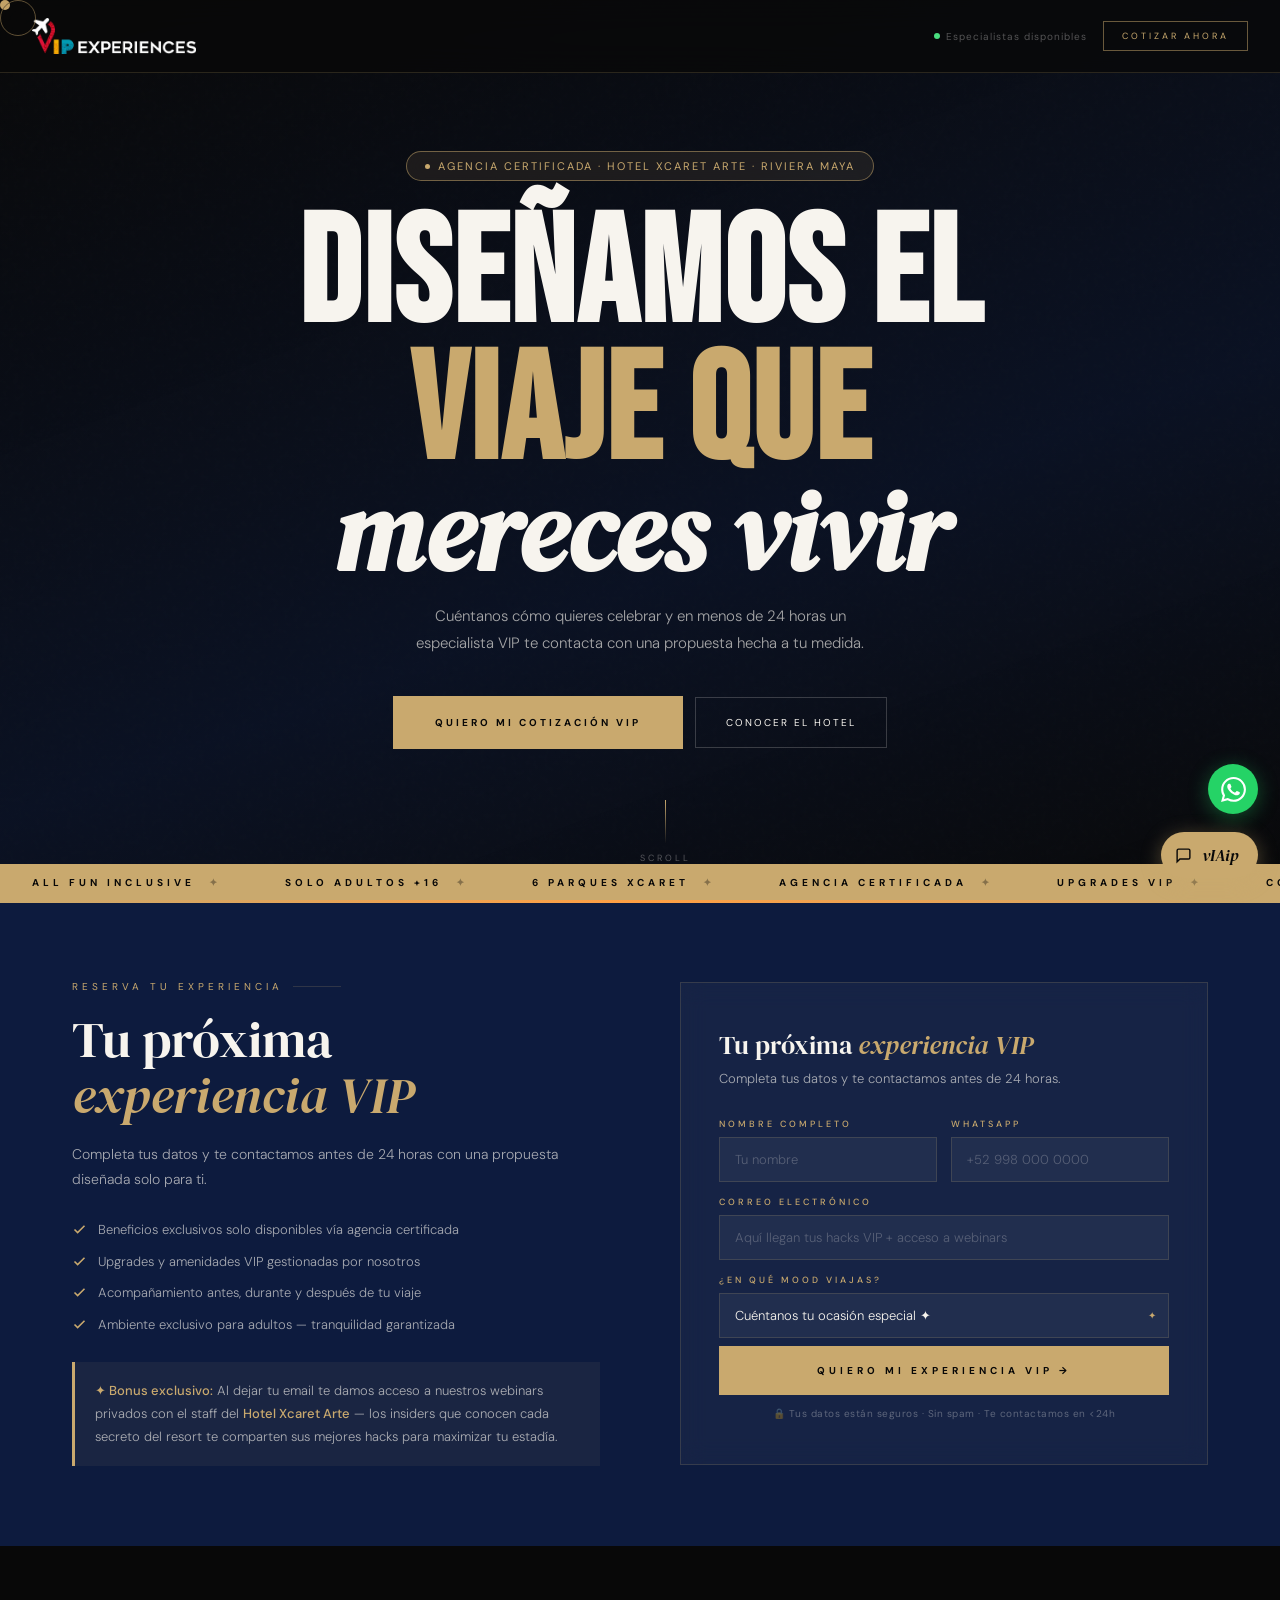
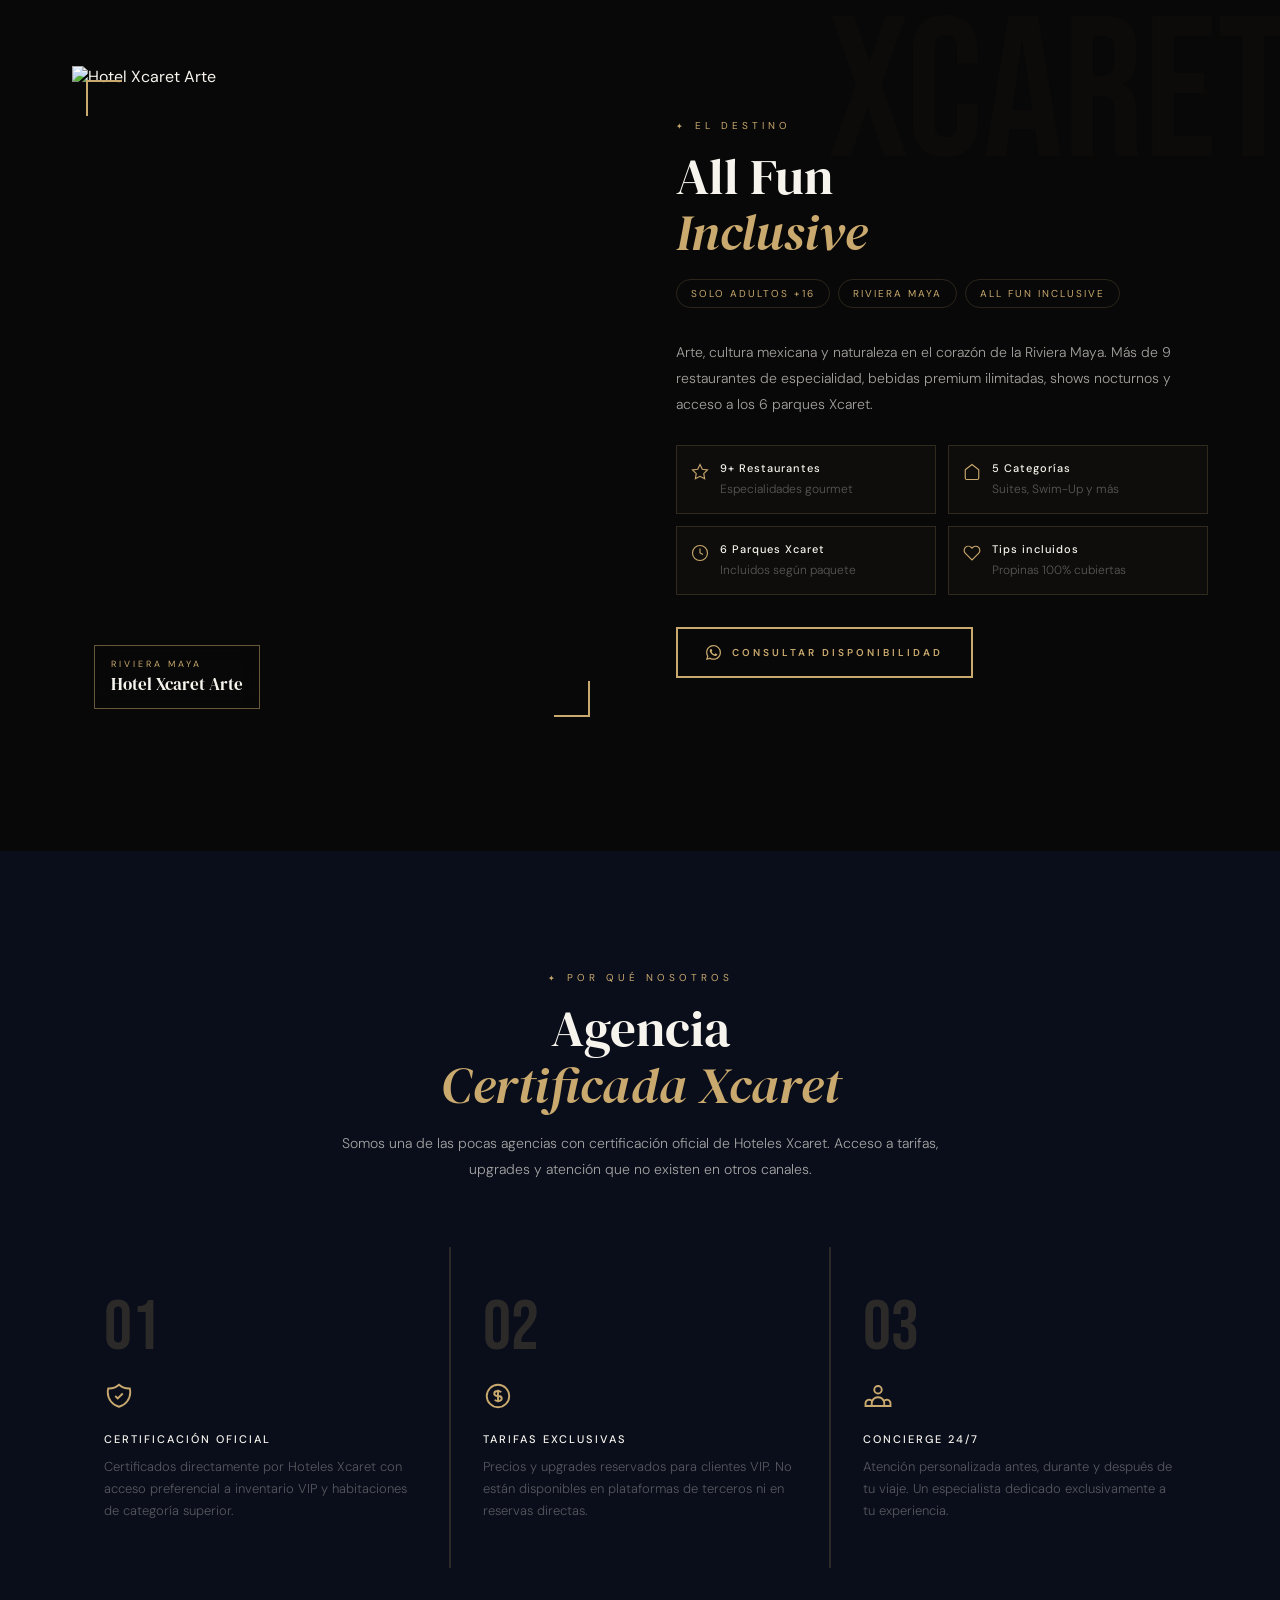
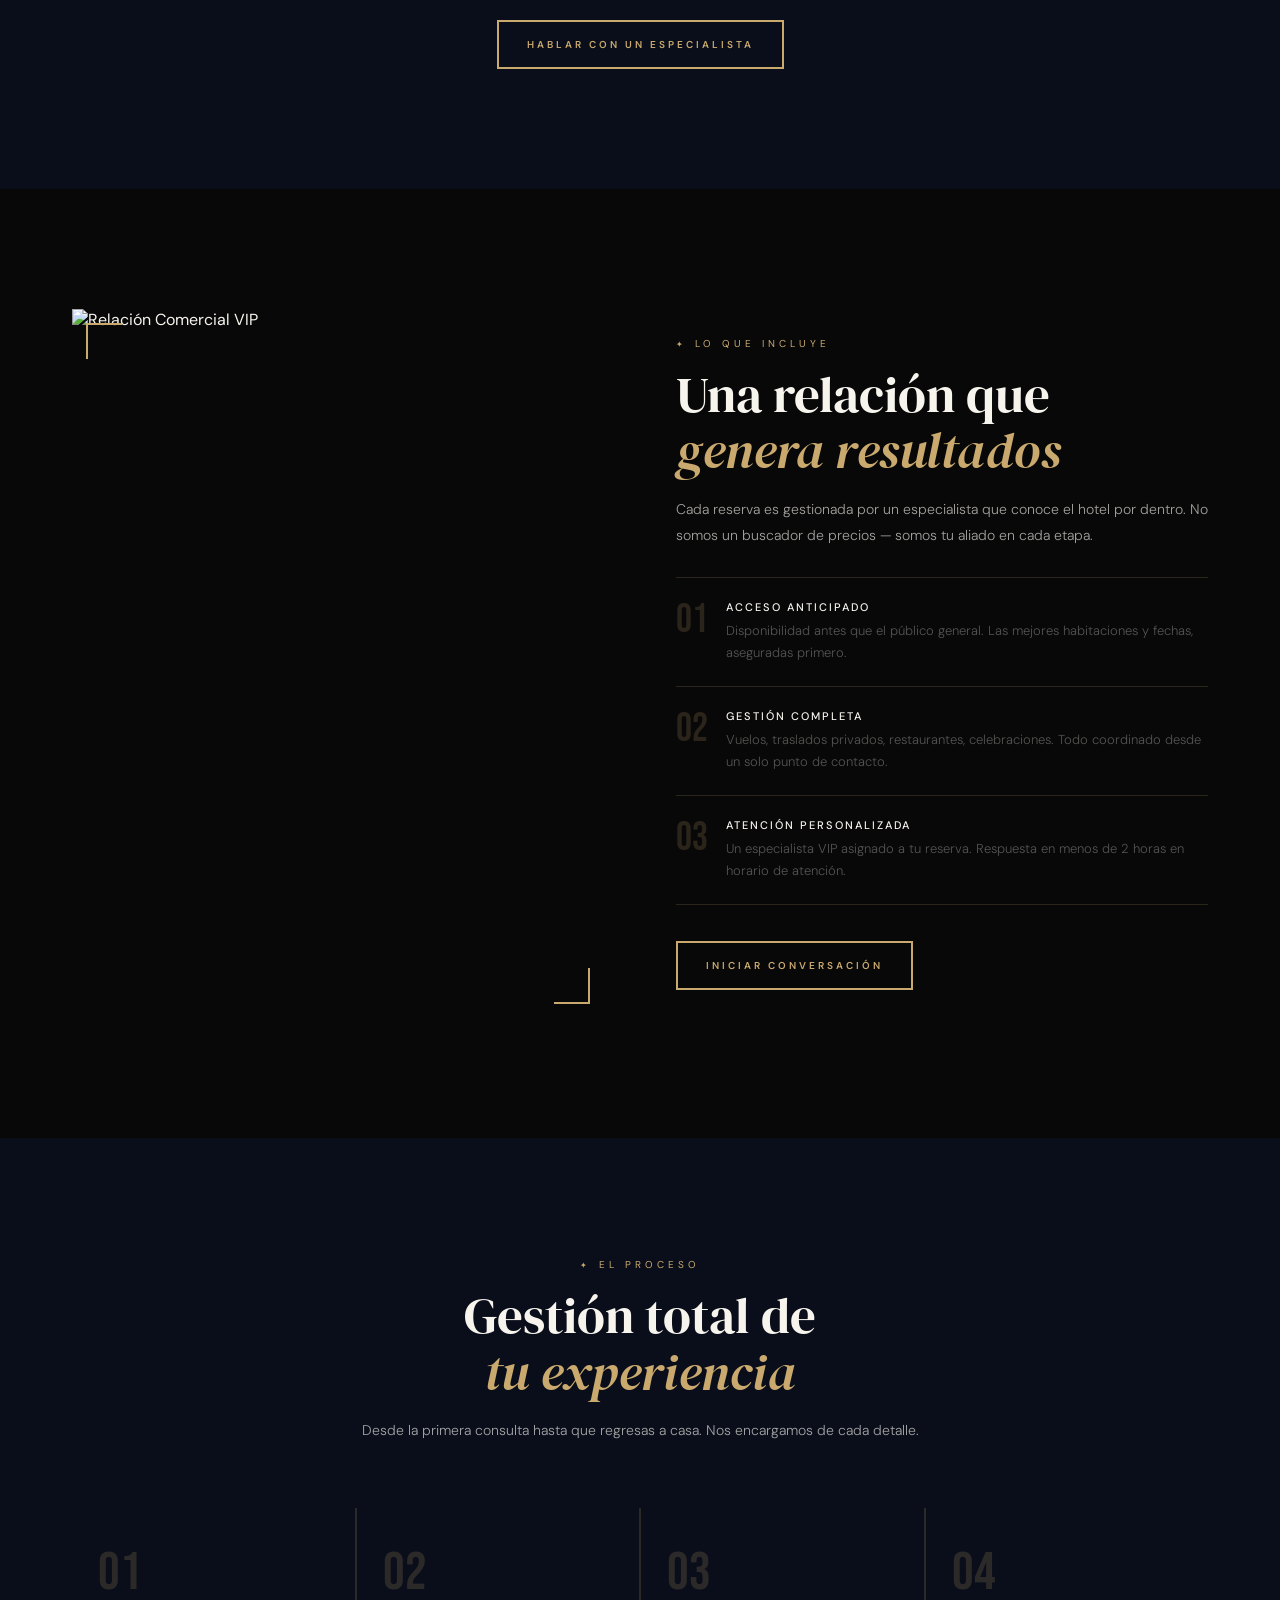
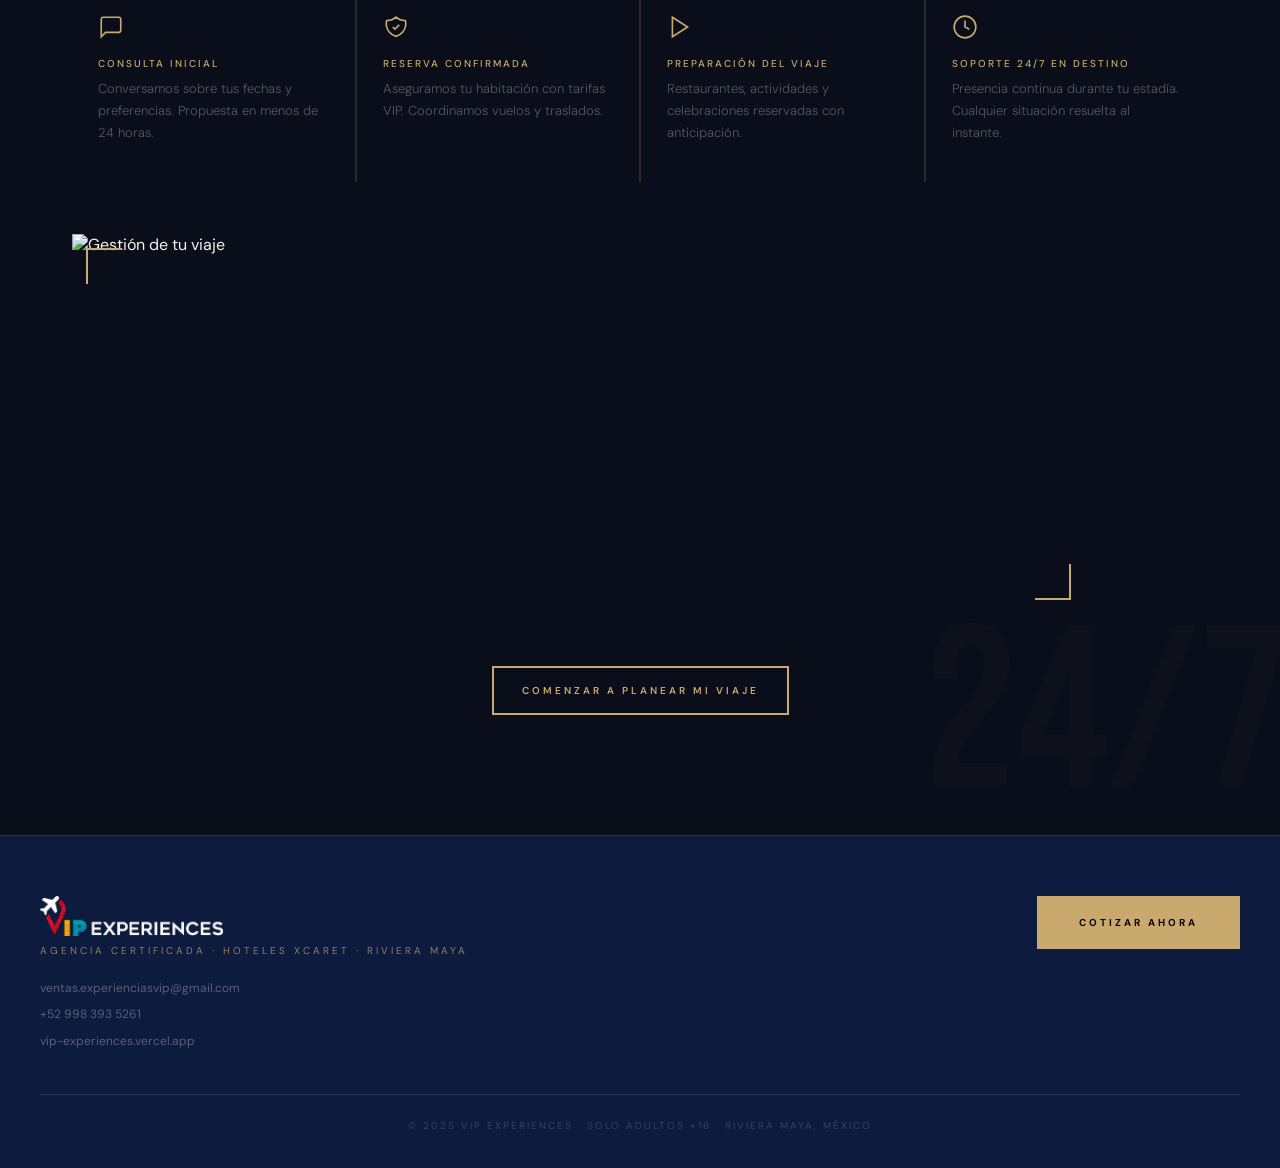
==== commit 7cc5ca82: "Add files via upload" ====
--- a/index.html
+++ b/index.html
@@ -1,126 +1,484 @@
 <!DOCTYPE html>
 <html lang="es">
 <head>
-    <meta charset="UTF-8">
-    <meta name="viewport" content="width=device-width, initial-scale=1.0">
-    <title>VIP Experiences — Hotel Xcaret Arte</title>
-    <link href="https://fonts.googleapis.com/css2?family=Bebas+Neue&family=DM+Serif+Display&family=DM+Sans:wght@300;400;600&display=swap" rel="stylesheet">
-    <style>
-        :root { --gold: #C9A96E; --gold2: #E8D5A8; --navy: #0D1B3E; --black: #080808; --white: #F7F4EE; }
-        * { box-sizing: border-box; margin: 0; padding: 0; }
-        body { font-family: 'DM Sans', sans-serif; background: var(--black); color: var(--white); line-height: 1.6; }
-        .hero { height: 100vh; display: flex; flex-direction: column; justify-content: center; align-items: center; text-align: center; padding: 2rem; background: linear-gradient(rgba(8,8,8,0.7),rgba(8,8,8,0.7)), url('https://images.unsplash.com/photo-1582719508461-905c673771fd?auto=format&fit=crop&q=80&w=2000'); background-size: cover; background-position: center; }
-        h1 { font-family: 'DM Serif Display', serif; font-size: clamp(3rem, 8vw, 6rem); margin-bottom: 1rem; color: var(--gold2); }
-        .form-container { max-width: 500px; margin: -100px auto 100px; background: rgba(13,27,62,0.9); padding: 2.5rem; border: 1px solid var(--gold); backdrop-filter: blur(10px); position: relative; z-index: 10; }
-        input, select, button { width: 100%; padding: 1rem; margin-bottom: 1rem; background: transparent; border: 1px solid var(--gold); color: white; border-radius: 4px; }
-        button { background: var(--gold); color: var(--navy); font-weight: 600; cursor: pointer; border: none; transition: 0.3s; }
-        button:hover { background: var(--gold2); transform: translateY(-2px); }
-        #chat-widget { position: fixed; bottom: 20px; right: 20px; z-index: 1000; }
-        #chat-window { width: 350px; height: 450px; background: var(--navy); border: 1px solid var(--gold); display: none; flex-direction: column; margin-bottom: 15px; border-radius: 10px; overflow: hidden; }
-        #chat-box { flex: 1; padding: 15px; overflow-y: auto; display: flex; flex-direction: column; gap: 10px; background: rgba(0,0,0,0.2); }
-        .msg { padding: 10px; border-radius: 8px; max-width: 85%; font-size: 0.9rem; }
-        .user { align-self: flex-end; background: var(--gold); color: var(--navy); }
-        .bot { align-self: flex-start; background: rgba(247,244,238,0.1); border: 1px solid var(--gold); }
-        #chat-input-container { display: flex; padding: 10px; background: var(--navy); }
-        #chat-toggle { width: 60px; height: 60px; background: var(--gold); border-radius: 50%; display: flex; justify-content: center; align-items: center; cursor: pointer; font-size: 1.5rem; box-shadow: 0 4px 15px rgba(0,0,0,0.3); }
-    </style>
+<meta charset="UTF-8">
+<meta name="viewport" content="width=device-width, initial-scale=1.0">
+<title>VIP Experiences — Hotel Xcaret Arte</title>
+<meta name="description" content="Agencia certificada por Hoteles Xcaret. Tarifas VIP y experiencias exclusivas en Hotel Xcaret Arte, Riviera Maya.">
+<link rel="preconnect" href="https://fonts.googleapis.com">
+<link rel="preconnect" href="https://fonts.gstatic.com" crossorigin>
+<link href="https://fonts.googleapis.com/css2?family=Bebas+Neue&family=DM+Serif+Display:ital@0;1&family=DM+Sans:wght@300;400;500;600&display=swap" rel="stylesheet">
+<style>
+:root{--gold:#C9A96E;--gold2:#E8D5A8;--navy:#0D1B3E;--black:#080808;--white:#F7F4EE;--dim:rgba(247,244,238,0.65);--faint:rgba(247,244,238,0.32);--border:rgba(201,169,110,0.18);--border2:rgba(201,169,110,0.5)}
+*,*::before,*::after{box-sizing:border-box;margin:0;padding:0}
+html{scroll-behavior:smooth}
+body{font-family:'DM Sans',sans-serif;background:var(--black);color:var(--white);overflow-x:hidden;cursor:none}
+.cursor{width:10px;height:10px;background:var(--gold);border-radius:50%;position:fixed;pointer-events:none;z-index:9999;mix-blend-mode:difference;transition:transform .15s}
+.cursor-ring{width:36px;height:36px;border:1px solid var(--gold);border-radius:50%;position:fixed;pointer-events:none;z-index:9998;opacity:.45;transition:all .12s ease}
+nav{position:fixed;top:0;left:0;right:0;z-index:200;padding:18px 32px;display:flex;align-items:center;justify-content:space-between;background:rgba(8,8,8,.75);backdrop-filter:blur(16px);border-bottom:1px solid var(--border)}
+.nav-logo{font-family:'DM Serif Display',serif;font-size:19px;color:var(--white);text-decoration:none}
+.nav-logo span{color:var(--gold)}
+.nav-right{display:flex;align-items:center;gap:16px}
+.nav-live{display:flex;align-items:center;gap:6px;font-size:10px;color:var(--faint);letter-spacing:1px}
+.live-dot{width:6px;height:6px;background:#4ade80;border-radius:50%;animation:blink 1.5s ease infinite}
+.nav-cta{font-size:9px;letter-spacing:3px;text-transform:uppercase;color:var(--gold);border:1px solid var(--border2);padding:8px 18px;text-decoration:none;transition:all .2s}
+.nav-cta:hover{background:var(--gold);color:var(--black)}
+/* HERO */
+#hero{position:relative;height:100svh;min-height:680px;display:grid;place-items:center;overflow:hidden}
+.hero-bg{position:absolute;inset:0;background-image:url('https://res.cloudinary.com/deaovvhbi/image/upload/q_auto,f_auto/Hero_wclmz5.jpg');background-size:cover;background-position:center;transform:scale(1.08);animation:slowZoom 12s ease forwards}
+.hero-overlay{position:absolute;inset:0;z-index:1;background:linear-gradient(160deg,rgba(8,8,8,.78) 0%,rgba(13,27,62,.5) 60%,rgba(8,8,8,.82) 100%)}
+.hero-grain{position:absolute;inset:0;z-index:2;opacity:.25;background-image:url("data:image/svg+xml,%3Csvg viewBox='0 0 200 200' xmlns='http://www.w3.org/2000/svg'%3E%3Cfilter id='n'%3E%3CfeTurbulence type='fractalNoise' baseFrequency='.85' numOctaves='4'/%3E%3C/filter%3E%3Crect width='100%25' height='100%25' filter='url(%23n)' opacity='.05'/%3E%3C/svg%3E");pointer-events:none}
+.hero-content{position:relative;z-index:3;text-align:center;padding:0 20px;max-width:900px}
+.hero-pill{display:inline-flex;align-items:center;gap:8px;background:rgba(201,169,110,.1);border:1px solid var(--border2);padding:7px 18px;border-radius:100px;font-size:11px;letter-spacing:2px;text-transform:uppercase;color:var(--gold);margin-bottom:28px;animation:fadeUp .8s ease both;backdrop-filter:blur(8px)}
+.pill-dot{width:5px;height:5px;background:var(--gold);border-radius:50%}
+.hero-h1{font-family:'Bebas Neue',sans-serif;font-size:clamp(68px,12vw,152px);line-height:.9;letter-spacing:2px;color:var(--white);margin-bottom:6px;animation:fadeUp .8s .1s ease both}
+.hero-h1 .g{color:var(--gold)}
+.hero-h1 .it{font-family:'DM Serif Display',serif;font-style:italic;font-size:.72em;letter-spacing:0;display:block}
+.hero-sub{font-size:15px;font-weight:300;color:var(--dim);line-height:1.75;max-width:460px;margin:22px auto 40px;animation:fadeUp .8s .2s ease both}
+.hero-ctas{display:flex;align-items:center;justify-content:center;gap:12px;flex-wrap:wrap;animation:fadeUp .8s .3s ease both}
+.btn-primary{background:var(--gold);color:var(--black);font-size:10px;font-weight:700;letter-spacing:3px;text-transform:uppercase;padding:18px 40px;text-decoration:none;border:2px solid var(--gold);transition:all .25s;font-family:'DM Sans',sans-serif;display:inline-block}
+.btn-primary:hover{background:transparent;color:var(--gold)}
+.btn-outline{background:transparent;color:var(--white);font-size:10px;letter-spacing:2px;text-transform:uppercase;padding:18px 30px;text-decoration:none;border:1px solid rgba(247,244,238,.2);transition:all .25s;font-family:'DM Sans',sans-serif;display:inline-block}
+.btn-outline:hover{border-color:var(--gold);color:var(--gold)}
+.hero-scroll{position:absolute;bottom:36px;left:50%;transform:translateX(-50%);z-index:3;display:flex;flex-direction:column;align-items:center;gap:8px;color:var(--faint);font-size:9px;letter-spacing:3px;text-transform:uppercase;animation:fadeUp .8s .6s ease both}
+.scroll-line{width:1px;height:44px;background:linear-gradient(to bottom,var(--gold),transparent);animation:scrollPulse 2s ease infinite}
+.ticker{position:absolute;bottom:0;left:0;right:0;z-index:4;background:var(--gold);height:36px;display:flex;align-items:center;overflow:hidden}
+.ticker-track{display:flex;animation:ticker 24s linear infinite;white-space:nowrap}
+.ticker-item{font-size:10px;letter-spacing:4px;text-transform:uppercase;color:var(--black);font-weight:700;padding:0 32px;display:flex;align-items:center;gap:14px}
+.ts{opacity:.35}
+/* FORMULARIO */
+#formulario{position:relative;background:var(--navy);overflow:hidden}
+#formulario::before{content:'';position:absolute;top:0;left:0;right:0;height:3px;background:linear-gradient(90deg,var(--gold),#ff9f43,var(--gold))}
+.form-layout{max-width:1200px;margin:0 auto;padding:80px 32px;display:grid;grid-template-columns:1fr 1fr;gap:80px;align-items:center}
+.form-eyebrow{font-size:10px;letter-spacing:4px;text-transform:uppercase;color:var(--gold);margin-bottom:18px;display:flex;align-items:center;gap:10px}
+.form-eyebrow::after{content:'';flex:1;height:1px;background:var(--border);max-width:48px}
+.form-h2{font-family:'DM Serif Display',serif;font-size:clamp(34px,4vw,54px);font-weight:400;line-height:1.1;color:var(--white);margin-bottom:18px}
+.form-h2 em{color:var(--gold);font-style:italic}
+.form-desc{font-size:14px;font-weight:300;color:var(--dim);line-height:1.8;margin-bottom:28px}
+.perks{list-style:none;display:flex;flex-direction:column;gap:12px;margin-bottom:28px}
+.perks li{display:flex;align-items:flex-start;gap:11px;font-size:13px;font-weight:300;color:var(--dim);line-height:1.5}
+.pi{color:var(--gold);flex-shrink:0;margin-top:2px}
+.bonus{background:rgba(201,169,110,.07);border-left:3px solid var(--gold);padding:18px 20px}
+.bonus p{font-size:13px;font-weight:300;color:var(--dim);line-height:1.75}
+.bonus strong{color:var(--gold);font-weight:500}
+.form-card{background:rgba(247,244,238,.04);border:1px solid var(--border);padding:44px 38px;backdrop-filter:blur(12px)}
+.card-h3{font-family:'DM Serif Display',serif;font-size:26px;font-weight:400;color:var(--white);margin-bottom:6px}
+.card-h3 em{color:var(--gold);font-style:italic}
+.card-sub{font-size:13px;font-weight:300;color:var(--dim);margin-bottom:28px;line-height:1.6}
+.frow{display:grid;grid-template-columns:1fr 1fr;gap:14px;margin-bottom:14px}
+.frow.one{grid-template-columns:1fr}
+.fg{display:flex;flex-direction:column;gap:7px}
+.fg label{font-size:9px;letter-spacing:3px;text-transform:uppercase;color:var(--gold);font-weight:500}
+.fg input,.fg select{background:rgba(255,255,255,.05);border:1px solid var(--border);color:var(--white);padding:13px 15px;font-size:13px;font-weight:300;font-family:'DM Sans',sans-serif;outline:none;transition:border-color .25s;width:100%;-webkit-appearance:none}
+.fg input::placeholder{color:rgba(247,244,238,.25)}
+.fg input:focus,.fg select:focus{border-color:var(--gold)}
+.fg select option{background:#0d1b3e;color:var(--white)}
+.sel-wrap{position:relative}
+.sel-wrap::after{content:'✦';position:absolute;right:13px;top:50%;transform:translateY(-50%);color:var(--gold);font-size:10px;pointer-events:none}
+.form-submit{width:100%;background:var(--gold);color:var(--black);border:none;padding:18px;margin-top:8px;font-size:10px;letter-spacing:4px;text-transform:uppercase;font-weight:700;font-family:'DM Sans',sans-serif;cursor:none;transition:all .25s}
+.form-submit:hover{background:var(--gold2)}
+.form-submit:disabled{opacity:.5}
+.form-secure{margin-top:12px;text-align:center;font-size:10px;color:var(--faint);letter-spacing:.5px}
+.form-err{display:none;margin-top:10px;font-size:12px;color:#ff7070;padding:10px 14px;border:1px solid rgba(255,112,112,.2);background:rgba(255,112,112,.05)}
+.form-ok{display:none;text-align:center;padding:48px 20px}
+.form-ok h3{font-family:'DM Serif Display',serif;font-size:34px;color:var(--white);margin-bottom:12px}
+.form-ok h3 em{color:var(--gold);font-style:italic}
+.form-ok p{font-size:14px;font-weight:300;color:var(--dim);line-height:1.7;margin-bottom:24px}
+/* SECTIONS */
+.sec{padding:120px 0;position:relative}
+.sec-inner{max-width:1200px;margin:0 auto;padding:0 32px}
+.split{display:grid;grid-template-columns:1fr 1fr;gap:72px;align-items:center}
+.eyebrow{font-size:10px;letter-spacing:4px;text-transform:uppercase;color:var(--gold);margin-bottom:16px;display:flex;align-items:center;gap:8px}
+.eyebrow::before{content:'✦';font-size:8px}
+.sec-h2{font-family:'DM Serif Display',serif;font-size:clamp(36px,4vw,54px);font-weight:400;line-height:1.1;color:var(--white);margin-bottom:18px}
+.sec-h2 em{color:var(--gold);font-style:italic}
+.sec-p{font-size:14px;font-weight:300;color:var(--dim);line-height:1.85;margin-bottom:28px}
+.tags{display:flex;flex-wrap:wrap;gap:8px;margin-bottom:32px}
+.tag{font-size:10px;letter-spacing:2px;text-transform:uppercase;color:var(--gold);border:1px solid var(--border);padding:7px 14px;border-radius:100px;transition:all .2s}
+.tag:hover{background:var(--gold);color:var(--black);border-color:var(--gold)}
+.icon-grid{display:grid;grid-template-columns:1fr 1fr;gap:12px;margin-bottom:32px}
+.icon-card{display:flex;align-items:flex-start;gap:11px;padding:15px 14px;border:1px solid var(--border);background:rgba(201,169,110,.03);transition:border-color .2s}
+.icon-card:hover{border-color:var(--border2)}
+.icon-card svg{flex-shrink:0;margin-top:2px}
+.ict strong{display:block;font-size:11px;letter-spacing:1px;color:var(--white);font-weight:500;margin-bottom:2px}
+.ict span{font-size:12px;font-weight:300;color:var(--faint)}
+.img-frame{position:relative;overflow:hidden}
+.img-frame img{width:100%;height:100%;object-fit:cover;display:block;transition:transform .8s ease}
+.img-frame:hover img{transform:scale(1.04)}
+.corner-tl{position:absolute;top:14px;left:14px;width:36px;height:36px;border-top:2px solid var(--gold);border-left:2px solid var(--gold);pointer-events:none}
+.corner-br{position:absolute;bottom:14px;right:14px;width:36px;height:36px;border-bottom:2px solid var(--gold);border-right:2px solid var(--gold);pointer-events:none}
+.img-stamp{position:absolute;bottom:22px;left:22px;background:rgba(8,8,8,.88);border:1px solid var(--border2);padding:12px 16px;backdrop-filter:blur(10px)}
+.img-stamp p{font-size:9px;letter-spacing:3px;text-transform:uppercase;color:var(--gold);margin-bottom:2px}
+.img-stamp strong{font-family:'DM Serif Display',serif;font-size:17px;font-weight:400;color:var(--white)}
+.btn-wa{display:inline-flex;align-items:center;gap:11px;background:transparent;color:var(--gold);border:2px solid var(--gold);font-size:10px;letter-spacing:3px;text-transform:uppercase;font-weight:600;padding:16px 28px;text-decoration:none;font-family:'DM Sans',sans-serif;transition:all .25s}
+.btn-wa:hover{background:var(--gold);color:var(--black)}
+/* PILLARS */
+.pillars-wrap{display:grid;grid-template-columns:repeat(3,1fr);gap:2px;background:var(--border);margin-bottom:52px}
+.pillar{background:#0a0e1a;padding:46px 32px;transition:background .3s;position:relative;overflow:hidden}
+.pillar::before{content:'';position:absolute;top:0;left:0;right:0;height:2px;background:var(--gold);transform:scaleX(0);transition:transform .3s ease;transform-origin:left}
+.pillar:hover::before{transform:scaleX(1)}
+.pillar:hover{background:rgba(201,169,110,.04)}
+.pnum{font-family:'Bebas Neue',sans-serif;font-size:70px;color:var(--border);line-height:1;margin-bottom:18px}
+.ptitle{font-size:11px;letter-spacing:2px;text-transform:uppercase;color:var(--white);font-weight:500;margin-bottom:10px}
+.pdesc{font-size:13px;font-weight:300;color:var(--faint);line-height:1.7}
+/* BENEFITS */
+.benefit-list{display:flex;flex-direction:column;gap:0;margin:28px 0 36px}
+.benefit-row{display:flex;align-items:flex-start;gap:20px;padding:22px 0;border-bottom:1px solid var(--border)}
+.benefit-row:first-child{border-top:1px solid var(--border)}
+.bnum{font-family:'Bebas Neue',sans-serif;font-size:40px;color:var(--border);line-height:1;flex-shrink:0;width:30px}
+.bcontent h4{font-size:11px;letter-spacing:2px;text-transform:uppercase;color:var(--white);font-weight:500;margin-bottom:6px}
+.bcontent p{font-size:13px;font-weight:300;color:var(--faint);line-height:1.7}
+/* STEPS */
+.steps-wrap{display:grid;grid-template-columns:repeat(4,1fr);gap:2px;background:var(--border);margin-bottom:52px}
+.step{background:#0a0e1a;padding:38px 26px;transition:background .3s}
+.step:hover{background:rgba(201,169,110,.04)}
+.snum{font-family:'Bebas Neue',sans-serif;font-size:54px;color:var(--border);line-height:1;margin-bottom:14px}
+.stitle{font-size:10px;letter-spacing:2px;text-transform:uppercase;color:var(--gold);font-weight:500;margin-bottom:8px}
+.sdesc{font-size:13px;font-weight:300;color:var(--faint);line-height:1.7}
+.center-head{text-align:center;max-width:620px;margin:0 auto 64px}
+.center-cta{text-align:center;margin-top:52px}
+/* BG DECORATORS */
+.bg-text{position:absolute;font-family:'Bebas Neue',sans-serif;color:rgba(201,169,110,.025);pointer-events:none;user-select:none;z-index:0}
+/* FOOTER */
+footer{background:var(--navy);border-top:1px solid var(--border);padding:60px 32px 36px}
+.footer-inner{max-width:1200px;margin:0 auto;display:grid;grid-template-columns:1fr auto;gap:40px;align-items:start;margin-bottom:40px}
+.footer-brand h3{font-family:'DM Serif Display',serif;font-size:24px;font-weight:400;color:var(--white);margin-bottom:6px}
+.footer-brand h3 span{color:var(--gold)}
+.footer-cert{font-size:10px;letter-spacing:3px;text-transform:uppercase;color:var(--gold);opacity:.7;margin-bottom:18px}
+.footer-links a{display:block;font-size:12px;color:var(--faint);text-decoration:none;line-height:2.2;transition:color .2s}
+.footer-links a:hover{color:var(--gold)}
+.footer-copy{max-width:1200px;margin:0 auto;padding-top:24px;border-top:1px solid var(--border);text-align:center;font-size:10px;letter-spacing:2px;text-transform:uppercase;color:rgba(247,244,238,.18)}
+/* WA + CHAT */
+.wa-float{position:fixed;bottom:86px;right:22px;z-index:98;width:50px;height:50px;background:#25D366;border-radius:50%;display:flex;align-items:center;justify-content:center;text-decoration:none;box-shadow:0 4px 20px rgba(37,211,102,.35);transition:transform .3s,box-shadow .3s}
+.wa-float:hover{transform:scale(1.1);box-shadow:0 8px 28px rgba(37,211,102,.5)}
+.chat-float{position:fixed;bottom:22px;right:22px;z-index:99}
+.chat-btn{height:46px;padding:0 20px 0 14px;background:var(--gold);border:none;border-radius:100px;cursor:none;display:flex;align-items:center;gap:10px;box-shadow:0 4px 20px rgba(201,169,110,.4);transition:all .3s}
+.chat-btn:hover{transform:translateY(-2px);box-shadow:0 8px 28px rgba(201,169,110,.55)}
+.chat-label{font-family:'DM Serif Display',serif;font-size:16px;font-style:italic;color:var(--black);font-weight:400}
+.chat-win{position:absolute;bottom:58px;right:0;width:360px;background:#111;border:1px solid var(--border2);display:none;flex-direction:column;box-shadow:0 24px 64px rgba(0,0,0,.8);max-height:520px}
+.chat-win.open{display:flex}
+.chat-head{background:linear-gradient(135deg,var(--navy),#060f24);padding:15px 18px;display:flex;align-items:center;gap:12px;border-bottom:1px solid var(--border)}
+.chat-av{width:34px;height:34px;background:var(--gold);border-radius:50%;display:flex;align-items:center;justify-content:center;font-family:'DM Serif Display',serif;font-size:14px;font-style:italic;color:var(--black);flex-shrink:0}
+.chat-info h4{font-size:13px;font-weight:500;color:var(--white);margin-bottom:2px}
+.chat-info span{font-size:10px;color:var(--gold);letter-spacing:1px}
+.chat-x{margin-left:auto;background:none;border:none;color:var(--faint);cursor:none;font-size:22px;line-height:1;transition:color .2s}
+.chat-x:hover{color:var(--white)}
+.chat-msgs{flex:1;overflow-y:auto;padding:18px;display:flex;flex-direction:column;gap:14px;min-height:260px;max-height:300px}
+.chat-msgs::-webkit-scrollbar{width:3px}
+.chat-msgs::-webkit-scrollbar-thumb{background:var(--border);border-radius:2px}
+.msg{max-width:88%;font-size:13px;font-weight:300;line-height:1.6;padding:11px 14px;animation:msgIn .3s ease both}
+.msg.bot{background:rgba(201,169,110,.08);border-left:2px solid var(--gold);color:var(--dim);align-self:flex-start}
+.msg.user{background:rgba(255,255,255,.06);color:var(--white);align-self:flex-end}
+.msg.typing{display:flex;gap:5px;align-items:center;padding:14px 16px}
+.dot{width:6px;height:6px;background:var(--gold);border-radius:50%;animation:bounce 1.2s ease infinite}
+.dot:nth-child(2){animation-delay:.2s}
+.dot:nth-child(3){animation-delay:.4s}
+.chat-quick{padding:9px 14px;display:flex;gap:6px;flex-wrap:wrap;border-top:1px solid var(--border);background:rgba(0,0,0,.3)}
+.q-btn{font-size:10px;letter-spacing:1px;color:var(--gold);border:1px solid var(--border);background:none;padding:6px 12px;cursor:none;transition:all .2s;font-family:'DM Sans',sans-serif;border-radius:100px}
+.q-btn:hover{background:var(--gold);color:var(--black);border-color:var(--gold)}
+.chat-row{display:flex;border-top:1px solid var(--border)}
+.chat-inp{flex:1;background:rgba(255,255,255,.04);border:none;color:var(--white);padding:13px 15px;font-size:13px;font-family:'DM Sans',sans-serif;font-weight:300;outline:none}
+.chat-inp::placeholder{color:rgba(247,244,238,.25)}
+.chat-snd{background:var(--gold);border:none;width:44px;cursor:none;display:flex;align-items:center;justify-content:center;transition:background .2s;flex-shrink:0}
+.chat-snd:hover{background:var(--gold2)}
+.reveal{opacity:0;transform:translateY(20px);transition:opacity .65s ease,transform .65s ease}
+.reveal.visible{opacity:1;transform:none}
+.rd1{transition-delay:.1s}
+.rd2{transition-delay:.2s}
+@keyframes fadeUp{from{opacity:0;transform:translateY(28px)}to{opacity:1;transform:none}}
+@keyframes slowZoom{from{transform:scale(1.08)}to{transform:scale(1)}}
+@keyframes scrollPulse{0%,100%{opacity:.25}50%{opacity:.9}}
+@keyframes ticker{from{transform:translateX(0)}to{transform:translateX(-50%)}}
+@keyframes blink{0%,100%{opacity:1}50%{opacity:.15}}
+@keyframes bounce{0%,60%,100%{transform:translateY(0)}30%{transform:translateY(-6px)}}
+@keyframes msgIn{from{opacity:0;transform:translateY(6px)}to{opacity:1;transform:none}}
+@media(max-width:768px){
+  body,*{cursor:auto!important}
+  .cursor,.cursor-ring{display:none}
+  nav{padding:14px 18px}
+  .nav-live{display:none}
+  .form-layout,.split{grid-template-columns:1fr;gap:40px}
+  .pillars-wrap{grid-template-columns:1fr}
+  .steps-wrap{grid-template-columns:1fr 1fr}
+  .sec-inner,.form-layout{padding-left:18px;padding-right:18px}
+  .sec{padding:80px 0}
+  .frow{grid-template-columns:1fr}
+  .form-card{padding:28px 18px}
+  .footer-inner{grid-template-columns:1fr}
+  .chat-win{width:300px;right:0}
+  .icon-grid{grid-template-columns:1fr}
+  .form-layout{padding:60px 18px}
+}
+</style>
 </head>
 <body>
-
-<section class="hero">
-    <p style="letter-spacing:5px; color:var(--gold); font-family:'Bebas Neue'">VIP EXPERIENCES</p>
-    <h1>XCARET ARTE</h1>
-    <p>El siguiente nivel de hospitalidad te espera.</p>
-</section>
-
-<div class="form-container">
-    <div id="form-fields">
-        <input type="text" id="f-nombre" placeholder="Nombre completo">
-        <input type="email" id="f-email" placeholder="Correo electrónico">
-        <input type="tel" id="f-tel" placeholder="WhatsApp">
-        <select id="f-mood">
-            <option value="artistas">Casa de los Artistas (Exclusiva)</option>
-            <option value="paz">Casa de la Paz (Relajación)</option>
-            <option value="musica">Casa de la Música</option>
-            <option value="diseno">Casa del Diseño</option>
-        </select>
-        <p id="f-err" style="color:#ff6b6b; display:none; margin-bottom:10px; font-size:0.8rem;"></p>
-        <button id="f-btn" onclick="submitForm()">RESERVAR EXPERIENCIA VIP</button>
-    </div>
-    <div id="f-ok" style="display:none; text-align:center; padding: 20px;">
-        <h2 style="color:var(--gold)">¡Mensaje Enviado!</h2>
-        <p>Un Concierge VIP te contactará a la brevedad.</p>
-    </div>
+<div class="cursor" id="cur"></div>
+<div class="cursor-ring" id="ring"></div>
+
+<nav>
+  <a href="#" class="nav-logo" style="display:flex;align-items:center"><img src="[data-uri]" alt="VIP Experiences" style="height:36px;width:auto;display:block"></a>
+  <div class="nav-right">
+    <div class="nav-live"><div class="live-dot"></div>Especialistas disponibles</div>
+    <a href="#formulario" class="nav-cta">Cotizar ahora</a>
+  </div>
+</nav>
+
+<!-- HERO -->
+<section id="hero">
+  <div class="hero-bg"></div>
+  <div class="hero-overlay"></div>
+  <div class="hero-grain"></div>
+  <div class="hero-content">
+    <div class="hero-pill"><div class="pill-dot"></div>Agencia Certificada &middot; Hotel Xcaret Arte &middot; Riviera Maya</div>
+    <h1 class="hero-h1">
+      Dise&ntilde;amos el<br>
+      <span class="g">viaje que</span><br>
+      <span class="it">mereces vivir</span>
+    </h1>
+    <p class="hero-sub">Cu&eacute;ntanos c&oacute;mo quieres celebrar y en menos de 24 horas un especialista VIP te contacta con una propuesta hecha a tu medida.</p>
+    <div class="hero-ctas">
+      <a href="#formulario" class="btn-primary">Quiero mi cotizaci&oacute;n VIP</a>
+      <a href="#xcaret" class="btn-outline">Conocer el hotel</a>
+    </div>
+  </div>
+  <div class="hero-scroll"><div class="scroll-line"></div><span>Scroll</span></div>
+  <div class="ticker">
+    <div class="ticker-track">
+      <span class="ticker-item">All Fun Inclusive <span class="ts">&#10022;</span></span>
+      <span class="ticker-item">Solo Adultos +16 <span class="ts">&#10022;</span></span>
+      <span class="ticker-item">6 Parques Xcaret <span class="ts">&#10022;</span></span>
+      <span class="ticker-item">Agencia Certificada <span class="ts">&#10022;</span></span>
+      <span class="ticker-item">Upgrades VIP <span class="ts">&#10022;</span></span>
+      <span class="ticker-item">Concierge 24/7 <span class="ts">&#10022;</span></span>
+      <span class="ticker-item">Riviera Maya <span class="ts">&#10022;</span></span>
+      <span class="ticker-item">All Fun Inclusive <span class="ts">&#10022;</span></span>
+      <span class="ticker-item">Solo Adultos +16 <span class="ts">&#10022;</span></span>
+      <span class="ticker-item">6 Parques Xcaret <span class="ts">&#10022;</span></span>
+      <span class="ticker-item">Agencia Certificada <span class="ts">&#10022;</span></span>
+      <span class="ticker-item">Upgrades VIP <span class="ts">&#10022;</span></span>
+      <span class="ticker-item">Concierge 24/7 <span class="ts">&#10022;</span></span>
+      <span class="ticker-item">Riviera Maya <span class="ts">&#10022;</span></span>
+    </div>
+  </div>
+</section>
+
+<!-- FORMULARIO -->
+<section id="formulario">
+  <div class="form-layout">
+    <div class="reveal">
+      <p class="form-eyebrow">Reserva tu experiencia</p>
+      <h2 class="form-h2">Tu pr&oacute;xima<br><em>experiencia VIP</em></h2>
+      <p class="form-desc">Completa tus datos y te contactamos antes de 24 horas con una propuesta dise&ntilde;ada solo para ti.</p>
+      <ul class="perks">
+        <li><svg class="pi" width="15" height="15" viewBox="0 0 24 24" fill="none" stroke="#C9A96E" stroke-width="2.5"><polyline points="20 6 9 17 4 12"/></svg>Beneficios exclusivos solo disponibles v&iacute;a agencia certificada</li>
+        <li><svg class="pi" width="15" height="15" viewBox="0 0 24 24" fill="none" stroke="#C9A96E" stroke-width="2.5"><polyline points="20 6 9 17 4 12"/></svg>Upgrades y amenidades VIP gestionadas por nosotros</li>
+        <li><svg class="pi" width="15" height="15" viewBox="0 0 24 24" fill="none" stroke="#C9A96E" stroke-width="2.5"><polyline points="20 6 9 17 4 12"/></svg>Acompa&ntilde;amiento antes, durante y despu&eacute;s de tu viaje</li>
+        <li><svg class="pi" width="15" height="15" viewBox="0 0 24 24" fill="none" stroke="#C9A96E" stroke-width="2.5"><polyline points="20 6 9 17 4 12"/></svg>Ambiente exclusivo para adultos &mdash; tranquilidad garantizada</li>
+      </ul>
+      <div class="bonus">
+        <p><strong>&#10022; Bonus exclusivo:</strong> Al dejar tu email te damos acceso a nuestros webinars privados con el staff del <strong>Hotel Xcaret Arte</strong> &mdash; los insiders que conocen cada secreto del resort te comparten sus mejores hacks para maximizar tu estad&iacute;a.</p>
+      </div>
+    </div>
+    <div class="form-card reveal rd1">
+      <div id="form-fields">
+        <h3 class="card-h3">Tu pr&oacute;xima <em>experiencia VIP</em></h3>
+        <p class="card-sub">Completa tus datos y te contactamos antes de 24 horas.</p>
+        <div class="frow">
+          <div class="fg"><label>Nombre completo</label><input type="text" id="f-nombre" placeholder="Tu nombre" autocomplete="name"></div>
+          <div class="fg"><label>WhatsApp</label><input type="tel" id="f-tel" placeholder="+52 998 000 0000" autocomplete="tel"></div>
+        </div>
+        <div class="frow one">
+          <div class="fg"><label>Correo electr&oacute;nico</label><input type="email" id="f-email" placeholder="Aqu&iacute; llegan tus hacks VIP + acceso a webinars" autocomplete="email"></div>
+        </div>
+        <div class="frow one" style="margin-bottom:0">
+          <div class="fg"><label>&iquest;En qu&eacute; mood viajas?</label>
+            <div class="sel-wrap"><select id="f-mood">
+              <option value="">Cu&eacute;ntanos tu ocasi&oacute;n especial &#10022;</option>
+              <option>Luna de miel o aniversario</option>
+              <option>Celebraci&oacute;n de cumplea&ntilde;os</option>
+              <option>Escape rom&aacute;ntico de pareja</option>
+              <option>Girls trip o viaje con amigas</option>
+              <option>Descanso total y spa</option>
+              <option>Aventura y parques Xcaret</option>
+              <option>No s&eacute; a&uacute;n, quiero orientaci&oacute;n</option>
+            </select></div>
+          </div>
+        </div>
+        <div id="f-err" class="form-err"></div>
+        <button class="form-submit" id="f-btn" onclick="submitForm()">Quiero mi experiencia VIP &rarr;</button>
+        <p class="form-secure">&#128274; Tus datos est&aacute;n seguros &middot; Sin spam &middot; Te contactamos en &lt;24h</p>
+      </div>
+      <div class="form-ok" id="f-ok">
+        <h3>&#10022; <em>Listo!</em></h3>
+        <p>Tu solicitud fue recibida. Un especialista VIP te contactar&aacute; antes de 24 horas con tu propuesta personalizada.</p>
+        <a href="https://wa.me/5219983935261?text=Hola%2C%20acabo%20de%20enviar%20mi%20solicitud%20en%20la%20p%C3%A1gina" target="_blank" class="btn-wa">Agilizar por WhatsApp &rarr;</a>
+      </div>
+    </div>
+  </div>
+</section>
+
+<!-- SEC 1: XCARET ARTE -->
+<section class="sec" id="xcaret" style="background:var(--black)">
+  <span class="bg-text" style="top:30px;right:-10px;font-size:200px">XCARET</span>
+  <div class="sec-inner">
+    <div class="split">
+      <div class="img-frame reveal" style="aspect-ratio:4/5">
+        <img src="https://res.cloudinary.com/deaovvhbi/image/upload/q_auto,f_auto/Secci%C3%B3n_1_zpunxm.jpg" alt="Hotel Xcaret Arte" loading="lazy">
+        <div class="corner-tl"></div><div class="corner-br"></div>
+        <div class="img-stamp"><p>Riviera Maya</p><strong>Hotel Xcaret Arte</strong></div>
+      </div>
+      <div class="reveal rd1">
+        <p class="eyebrow">El destino</p>
+        <h2 class="sec-h2">All Fun<br><em>Inclusive</em></h2>
+        <div class="tags"><span class="tag">Solo Adultos +16</span><span class="tag">Riviera Maya</span><span class="tag">All Fun Inclusive</span></div>
+        <p class="sec-p">Arte, cultura mexicana y naturaleza en el coraz&oacute;n de la Riviera Maya. M&aacute;s de 9 restaurantes de especialidad, bebidas premium ilimitadas, shows nocturnos y acceso a los 6 parques Xcaret.</p>
+        <div class="icon-grid">
+          <div class="icon-card"><svg width="18" height="18" viewBox="0 0 24 24" fill="none" stroke="#C9A96E" stroke-width="1.5"><path d="M12 2L15.09 8.26L22 9.27L17 14.14L18.18 21.02L12 17.77L5.82 21.02L7 14.14L2 9.27L8.91 8.26L12 2Z"/></svg><div class="ict"><strong>9+ Restaurantes</strong><span>Especialidades gourmet</span></div></div>
+          <div class="icon-card"><svg width="18" height="18" viewBox="0 0 24 24" fill="none" stroke="#C9A96E" stroke-width="1.5"><path d="M3 9l9-7 9 7v11a2 2 0 01-2 2H5a2 2 0 01-2-2V9z"/></svg><div class="ict"><strong>5 Categor&iacute;as</strong><span>Suites, Swim-Up y m&aacute;s</span></div></div>
+          <div class="icon-card"><svg width="18" height="18" viewBox="0 0 24 24" fill="none" stroke="#C9A96E" stroke-width="1.5"><circle cx="12" cy="12" r="10"/><path d="M12 6v6l4 2"/></svg><div class="ict"><strong>6 Parques Xcaret</strong><span>Incluidos seg&uacute;n paquete</span></div></div>
+          <div class="icon-card"><svg width="18" height="18" viewBox="0 0 24 24" fill="none" stroke="#C9A96E" stroke-width="1.5"><path d="M20.84 4.61a5.5 5.5 0 00-7.78 0L12 5.67l-1.06-1.06a5.5 5.5 0 00-7.78 7.78l1.06 1.06L12 21.23l7.78-7.78 1.06-1.06a5.5 5.5 0 000-7.78z"/></svg><div class="ict"><strong>Tips incluidos</strong><span>Propinas 100% cubiertas</span></div></div>
+        </div>
+        <a href="https://wa.me/5219983935261?text=Hola%2C%20quiero%20saber%20m%C3%A1s%20sobre%20Hotel%20Xcaret%20Arte" target="_blank" class="btn-wa"><svg width="15" height="15" viewBox="0 0 24 24" fill="#C9A96E"><path d="M17.472 14.382c-.297-.149-1.758-.867-2.03-.967-.273-.099-.471-.148-.67.15-.197.297-.767.966-.94 1.164-.173.199-.347.223-.644.075-.297-.15-1.255-.463-2.39-1.475-.883-.788-1.48-1.761-1.653-2.059-.173-.297-.018-.458.13-.606.134-.133.298-.347.446-.52.149-.174.198-.298.298-.497.099-.198.05-.371-.025-.52-.075-.149-.669-1.612-.916-2.207-.242-.579-.487-.5-.669-.51-.173-.008-.371-.01-.57-.01-.198 0-.52.074-.792.372-.272.297-1.04 1.016-1.04 2.479 0 1.462 1.065 2.875 1.213 3.074.149.198 2.096 3.2 5.077 4.487.709.306 1.262.489 1.694.625.712.227 1.36.195 1.871.118.571-.085 1.758-.719 2.006-1.413.248-.694.248-1.289.173-1.413-.074-.124-.272-.198-.57-.347m-5.421 7.403h-.004a9.87 9.87 0 01-5.031-1.378l-.361-.214-3.741.982.998-3.648-.235-.374a9.86 9.86 0 01-1.51-5.26c.001-5.45 4.436-9.884 9.888-9.884 2.64 0 5.122 1.03 6.988 2.898a9.825 9.825 0 012.893 6.994c-.003 5.45-4.437 9.884-9.885 9.884m8.413-18.297A11.815 11.815 0 0012.05 0C5.495 0 .16 5.335.157 11.892c0 2.096.547 4.142 1.588 5.945L.057 24l6.305-1.654a11.882 11.882 0 005.683 1.448h.005c6.554 0 11.89-5.335 11.893-11.893a11.821 11.821 0 00-3.48-8.413z"/></svg>Consultar disponibilidad</a>
+      </div>
+    </div>
+  </div>
+</section>
+
+<!-- SEC 2: AGENCIA CERTIFICADA -->
+<section class="sec" id="agencia" style="background:#0a0e1a">
+  <div class="sec-inner">
+    <div class="center-head reveal">
+      <p class="eyebrow" style="justify-content:center">Por qu&eacute; nosotros</p>
+      <h2 class="sec-h2">Agencia<br><em>Certificada Xcaret</em></h2>
+      <p class="sec-p">Somos una de las pocas agencias con certificaci&oacute;n oficial de Hoteles Xcaret. Acceso a tarifas, upgrades y atenci&oacute;n que no existen en otros canales.</p>
+    </div>
+    <div class="pillars-wrap reveal">
+      <div class="pillar"><div class="pnum">01</div><svg width="30" height="30" viewBox="0 0 24 24" fill="none" stroke="#C9A96E" stroke-width="1.5" style="margin-bottom:16px"><path d="M9 12l2 2 4-4m5.618-4.016A11.955 11.955 0 0112 2.944a11.955 11.955 0 01-8.618 3.04A12.02 12.02 0 003 9c0 5.591 3.824 10.29 9 11.622 5.176-1.332 9-6.03 9-11.622 0-1.042-.133-2.052-.382-3.016z"/></svg><p class="ptitle">Certificaci&oacute;n Oficial</p><p class="pdesc">Certificados directamente por Hoteles Xcaret con acceso preferencial a inventario VIP y habitaciones de categor&iacute;a superior.</p></div>
+      <div class="pillar"><div class="pnum">02</div><svg width="30" height="30" viewBox="0 0 24 24" fill="none" stroke="#C9A96E" stroke-width="1.5" style="margin-bottom:16px"><path d="M12 8c-1.657 0-3 .895-3 2s1.343 2 3 2 3 .895 3 2-1.343 2-3 2m0-8c1.11 0 2.08.402 2.599 1M12 8V7m0 1v8m0 0v1m0-1c-1.11 0-2.08-.402-2.599-1M21 12a9 9 0 11-18 0 9 9 0 0118 0z"/></svg><p class="ptitle">Tarifas Exclusivas</p><p class="pdesc">Precios y upgrades reservados para clientes VIP. No est&aacute;n disponibles en plataformas de terceros ni en reservas directas.</p></div>
+      <div class="pillar"><div class="pnum">03</div><svg width="30" height="30" viewBox="0 0 24 24" fill="none" stroke="#C9A96E" stroke-width="1.5" style="margin-bottom:16px"><path d="M17 20h5v-2a3 3 0 00-5.356-1.857M17 20H7m10 0v-2c0-.656-.126-1.283-.356-1.857M7 20H2v-2a3 3 0 015.356-1.857M7 20v-2c0-.656.126-1.283.356-1.857m0 0a5.002 5.002 0 019.288 0M15 7a3 3 0 11-6 0 3 3 0 016 0z"/></svg><p class="ptitle">Concierge 24/7</p><p class="pdesc">Atenci&oacute;n personalizada antes, durante y despu&eacute;s de tu viaje. Un especialista dedicado exclusivamente a tu experiencia.</p></div>
+    </div>
+    <div class="center-cta reveal"><a href="https://wa.me/5219983935261?text=Hola%2C%20quiero%20saber%20m%C3%A1s%20sobre%20VIP%20Experiences" target="_blank" class="btn-wa">Hablar con un especialista</a></div>
+  </div>
+</section>
+
+<!-- SEC 3: RELACIÓN COMERCIAL -->
+<section class="sec" id="relacion" style="background:var(--black)">
+  <div class="sec-inner">
+    <div class="split">
+      <div class="img-frame reveal" style="aspect-ratio:3/4">
+        <img src="https://res.cloudinary.com/deaovvhbi/image/upload/q_auto,f_auto/Seccion_2_tgc83o.jpg" alt="Relaci&oacute;n Comercial VIP" loading="lazy">
+        <div class="corner-tl"></div><div class="corner-br"></div>
+      </div>
+      <div class="reveal rd1">
+        <p class="eyebrow">Lo que incluye</p>
+        <h2 class="sec-h2">Una relaci&oacute;n que<br><em>genera resultados</em></h2>
+        <p class="sec-p">Cada reserva es gestionada por un especialista que conoce el hotel por dentro. No somos un buscador de precios &mdash; somos tu aliado en cada etapa.</p>
+        <div class="benefit-list">
+          <div class="benefit-row"><div class="bnum">01</div><div class="bcontent"><h4>Acceso Anticipado</h4><p>Disponibilidad antes que el p&uacute;blico general. Las mejores habitaciones y fechas, aseguradas primero.</p></div></div>
+          <div class="benefit-row"><div class="bnum">02</div><div class="bcontent"><h4>Gesti&oacute;n Completa</h4><p>Vuelos, traslados privados, restaurantes, celebraciones. Todo coordinado desde un solo punto de contacto.</p></div></div>
+          <div class="benefit-row"><div class="bnum">03</div><div class="bcontent"><h4>Atenci&oacute;n Personalizada</h4><p>Un especialista VIP asignado a tu reserva. Respuesta en menos de 2 horas en horario de atenci&oacute;n.</p></div></div>
+        </div>
+        <a href="https://wa.me/5219983935261?text=Hola%2C%20quiero%20conocer%20los%20beneficios%20de%20reservar%20con%20VIP%20Experiences" target="_blank" class="btn-wa">Iniciar conversaci&oacute;n</a>
+      </div>
+    </div>
+  </div>
+</section>
+
+<!-- SEC 4: GESTIÓN DE TU VIAJE -->
+<section class="sec" id="gestion" style="background:#0a0e1a">
+  <span class="bg-text" style="bottom:-20px;right:-10px;font-size:230px">24/7</span>
+  <div class="sec-inner" style="position:relative;z-index:1">
+    <div class="center-head reveal">
+      <p class="eyebrow" style="justify-content:center">El proceso</p>
+      <h2 class="sec-h2">Gesti&oacute;n total de<br><em>tu experiencia</em></h2>
+      <p class="sec-p">Desde la primera consulta hasta que regresas a casa. Nos encargamos de cada detalle.</p>
+    </div>
+    <div class="steps-wrap reveal">
+      <div class="step"><div class="snum">01</div><svg width="26" height="26" viewBox="0 0 24 24" fill="none" stroke="#C9A96E" stroke-width="1.5" style="margin-bottom:12px"><path d="M21 15a2 2 0 01-2 2H7l-4 4V5a2 2 0 012-2h14a2 2 0 012 2z"/></svg><p class="stitle">Consulta inicial</p><p class="sdesc">Conversamos sobre tus fechas y preferencias. Propuesta en menos de 24 horas.</p></div>
+      <div class="step"><div class="snum">02</div><svg width="26" height="26" viewBox="0 0 24 24" fill="none" stroke="#C9A96E" stroke-width="1.5" style="margin-bottom:12px"><path d="M9 12l2 2 4-4m5.618-4.016A11.955 11.955 0 0112 2.944a11.955 11.955 0 01-8.618 3.04A12.02 12.02 0 003 9c0 5.591 3.824 10.29 9 11.622 5.176-1.332 9-6.03 9-11.622 0-1.042-.133-2.052-.382-3.016z"/></svg><p class="stitle">Reserva confirmada</p><p class="sdesc">Aseguramos tu habitaci&oacute;n con tarifas VIP. Coordinamos vuelos y traslados.</p></div>
+      <div class="step"><div class="snum">03</div><svg width="26" height="26" viewBox="0 0 24 24" fill="none" stroke="#C9A96E" stroke-width="1.5" style="margin-bottom:12px"><path d="M5 3l14 9-14 9V3z"/></svg><p class="stitle">Preparaci&oacute;n del viaje</p><p class="sdesc">Restaurantes, actividades y celebraciones reservadas con anticipaci&oacute;n.</p></div>
+      <div class="step"><div class="snum">04</div><svg width="26" height="26" viewBox="0 0 24 24" fill="none" stroke="#C9A96E" stroke-width="1.5" style="margin-bottom:12px"><circle cx="12" cy="12" r="10"/><path d="M12 6v6l4 2"/></svg><p class="stitle">Soporte 24/7 en destino</p><p class="sdesc">Presencia continua durante tu estad&iacute;a. Cualquier situaci&oacute;n resuelta al instante.</p></div>
+    </div>
+    <div class="img-frame reveal" style="aspect-ratio:16/6;max-height:380px;margin-bottom:52px">
+      <img src="https://res.cloudinary.com/deaovvhbi/image/upload/q_auto,f_auto/Seccion_3_imhf8m.jpg" alt="Gesti&oacute;n de tu viaje" loading="lazy" style="object-position:center 60%">
+      <div class="corner-tl"></div><div class="corner-br"></div>
+    </div>
+    <div class="center-cta reveal"><a href="https://wa.me/5219983935261?text=Hola%2C%20quiero%20empezar%20a%20planear%20mi%20viaje%20al%20Hotel%20Xcaret%20Arte" target="_blank" class="btn-wa">Comenzar a planear mi viaje</a></div>
+  </div>
+</section>
+
+<!-- FOOTER -->
+<footer>
+  <div class="footer-inner">
+    <div>
+      <div class="footer-brand"><img src="[data-uri]" alt="VIP Experiences" style="height:40px;width:auto;margin-bottom:8px;display:block"><p class="footer-cert">Agencia Certificada &middot; Hoteles Xcaret &middot; Riviera Maya</p></div>
+      <div class="footer-links">
+        <a href="mailto:ventas.experienciasvip@gmail.com">ventas.experienciasvip@gmail.com</a>
+        <a href="https://wa.me/5219983935261" target="_blank">+52 998 393 5261</a>
+        <a href="https://vip-experiences.vercel.app">vip-experiences.vercel.app</a>
+      </div>
+    </div>
+    <a href="#formulario" class="btn-primary">Cotizar ahora</a>
+  </div>
+  <div class="footer-copy">&copy; 2025 VIP Experiences &middot; Solo Adultos +16 &middot; Riviera Maya, M&eacute;xico</div>
+</footer>
+
+<!-- WA FLOAT -->
+<a href="https://wa.me/5219983935261?text=Hola%2C%20me%20interesa%20reservar%20en%20Hotel%20Xcaret%20Arte" target="_blank" class="wa-float">
+  <svg width="25" height="25" viewBox="0 0 24 24" fill="white"><path d="M17.472 14.382c-.297-.149-1.758-.867-2.03-.967-.273-.099-.471-.148-.67.15-.197.297-.767.966-.94 1.164-.173.199-.347.223-.644.075-.297-.15-1.255-.463-2.39-1.475-.883-.788-1.48-1.761-1.653-2.059-.173-.297-.018-.458.13-.606.134-.133.298-.347.446-.52.149-.174.198-.298.298-.497.099-.198.05-.371-.025-.52-.075-.149-.669-1.612-.916-2.207-.242-.579-.487-.5-.669-.51-.173-.008-.371-.01-.57-.01-.198 0-.52.074-.792.372-.272.297-1.04 1.016-1.04 2.479 0 1.462 1.065 2.875 1.213 3.074.149.198 2.096 3.2 5.077 4.487.709.306 1.262.489 1.694.625.712.227 1.36.195 1.871.118.571-.085 1.758-.719 2.006-1.413.248-.694.248-1.289.173-1.413-.074-.124-.272-.198-.57-.347m-5.421 7.403h-.004a9.87 9.87 0 01-5.031-1.378l-.361-.214-3.741.982.998-3.648-.235-.374a9.86 9.86 0 01-1.51-5.26c.001-5.45 4.436-9.884 9.888-9.884 2.64 0 5.122 1.03 6.988 2.898a9.825 9.825 0 012.893 6.994c-.003 5.45-4.437 9.884-9.885 9.884m8.413-18.297A11.815 11.815 0 0012.05 0C5.495 0 .16 5.335.157 11.892c0 2.096.547 4.142 1.588 5.945L.057 24l6.305-1.654a11.882 11.882 0 005.683 1.448h.005c6.554 0 11.89-5.335 11.893-11.893a11.821 11.821 0 00-3.48-8.413z"/></svg>
+</a>
+
+<!-- CHAT IA -->
+<div class="chat-float">
+  <div class="chat-win" id="chat-win">
+    <div class="chat-head">
+      <div class="chat-av">v</div>
+      <div class="chat-info"><h4>vIAip</h4><span>Concierge VIP &middot; En l&iacute;nea</span></div>
+      <button class="chat-x" onclick="toggleChat()">&times;</button>
+    </div>
+    <div class="chat-msgs" id="chat-msgs">
+      <div class="msg bot">Hola, soy vIAip, tu concierge virtual de VIP Experiences. &iquest;En qu&eacute; puedo ayudarte hoy?</div>
+    </div>
+    <div class="chat-quick" id="chat-quick">
+      <button class="q-btn" onclick="sendQ('&iquest;Qu&eacute; incluye el All Fun Inclusive?')">Qu&eacute; incluye</button>
+      <button class="q-btn" onclick="sendQ('&iquest;Cu&aacute;les son los tipos de habitaciones?')">Habitaciones</button>
+      <button class="q-btn" onclick="sendQ('&iquest;C&oacute;mo reservo con VIP Experiences?')">Reservar</button>
+    </div>
+    <div class="chat-row">
+      <input type="text" class="chat-inp" id="chat-inp" placeholder="Escribe tu pregunta..." onkeydown="if(event.key==='Enter')sendMsg()">
+      <button class="chat-snd" onclick="sendMsg()"><svg width="15" height="15" viewBox="0 0 24 24" fill="none" stroke="#080808" stroke-width="2"><line x1="22" y1="2" x2="11" y2="13"/><polygon points="22 2 15 22 11 13 2 9 22 2"/></svg></button>
+    </div>
+  </div>
+  <button class="chat-btn" onclick="toggleChat()">
+    <svg width="17" height="17" viewBox="0 0 24 24" fill="none" stroke="#080808" stroke-width="2"><path d="M21 15a2 2 0 01-2 2H7l-4 4V5a2 2 0 012-2h14a2 2 0 012 2z"/></svg>
+    <span class="chat-label">vIAip</span>
+  </button>
 </div>
 
-<div id="chat-widget">
-    <div id="chat-window">
-        <div style="background:var(--gold); color:var(--navy); padding:12px; font-weight:bold; text-align:center;">CONCIERGE VIP ARTE</div>
-        <div id="chat-box"></div>
-        <div id="chat-input-container">
-            <input type="text" id="chat-input" placeholder="Pregúntame lo que quieras..." onkeypress="if(event.key==='Enter') sendMsg()">
-        </div>
-    </div>
-    <div id="chat-toggle" onclick="toggleChat()">💬</div>
-</div>
-
 <script>
-    let hist = [];
-    const GROQ_KEY = "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";
-    const FORM_URL = "https://formspree.io/f/xpqodgnn";
-
-    function toggleChat() {
-        const win = document.getElementById('chat-window');
-        win.style.display = win.style.display === 'flex' ? 'none' : 'flex';
-        if(hist.length === 0) addMsg("¡Hola! Soy tu Concierge VIP. ¿Quieres saber sobre los restaurantes de autor o las Casas del Hotel Xcaret Arte?", 'bot');
-    }
-
-    function addMsg(text, sender) {
-        const box = document.getElementById('chat-box');
-        const div = document.createElement('div');
-        div.className = 'msg ' + sender;
-        div.textContent = text;
-        box.appendChild(div);
-        box.scrollTop = box.scrollHeight;
-    }
-
-    async function sendMsg() {
-        const input = document.getElementById('chat-input');
-        const msg = input.value.trim();
-        if(!msg) return;
-        input.value = '';
-        addMsg(msg, 'user');
-        hist.push({role: 'user', content: msg});
-
-        try {
-            const r = await fetch('https://api.groq.com/openai/v1/chat/completions', {
-                method: 'POST',
-                headers: { 'Content-Type': 'application/json', 'Authorization': `Bearer ${GROQ_KEY}` },
-                body: JSON.stringify({ model: "llama3-8b-8192", messages: [{role: "system", content: "Eres el Concierge VIP de Xcaret Arte. Tono sofisticado y experto."}, ...hist] })
-            });
-            const d = await r.json();
-            const reply = d.choices[0].message.content;
-            hist.push({role: 'assistant', content: reply});
-            addMsg(reply, 'bot');
-        } catch(e) {
-            addMsg('Estoy atendiendo a muchos huéspedes. Por favor, llena el formulario arriba para darte prioridad.', 'bot');
-        }
-    }
-
-    async function submitForm() {
-        const n = document.getElementById('f-nombre').value, em = document.getElementById('f-email').value;
-        const btn = document.getElementById('f-btn'), err = document.getElementById('f-err');
-        if(!em) { err.textContent='El email es necesario.'; err.style.display='block'; return; }
-        btn.disabled = true; btn.textContent = 'Enviando...';
-        try {
-            const r = await fetch(FORM_URL, {
-                method: 'POST',
-                headers: { 'Content-Type': 'application/json' },
-                body: JSON.stringify({ nombre: n, email: em, tel: document.getElementById('f-tel').value, casa: document.getElementById('f-mood').value })
-            });
-            if(r.ok) { document.getElementById('form-fields').style.display = 'none'; document.getElementById('f-ok').style.display = 'block'; }
-        } catch(e) { btn.disabled = false; btn.textContent = 'REINTENTAR'; }
-    }
+const cur=document.getElementById('cur'),ring=document.getElementById('ring');
+document.addEventListener('mousemove',e=>{cur.style.cssText=`left:${e.clientX-5}px;top:${e.clientY-5}px`;ring.style.cssText=`left:${e.clientX-18}px;top:${e.clientY-18}px`});
+const obs=new IntersectionObserver((entries)=>{entries.forEach((e,i)=>{if(e.isIntersecting){setTimeout(()=>e.target.classList.add('visible'),i*80);obs.unobserve(e.target)}})},{threshold:.08});
+document.querySelectorAll('.reveal').forEach(el=>obs.observe(el));
+let chatOpen=false,hist=[];
+function toggleChat(){chatOpen=!chatOpen;document.getElementById('chat-win').classList.toggle('open',chatOpen);if(chatOpen)document.getElementById('chat-inp').focus()}
+function sendQ(t){document.getElementById('chat-quick').style.display='none';addMsg(t,'user');getReply(t)}
+function sendMsg(){const i=document.getElementById('chat-inp'),t=i.value.trim();if(!t)return;i.value='';document.getElementById('chat-quick').style.display='none';addMsg(t,'user');getReply(t)}
+function addMsg(text,type){const m=document.getElementById('chat-msgs'),d=document.createElement('div');d.className=`msg ${type}`;d.textContent=text;m.appendChild(d);m.scrollTop=m.scrollHeight;if(type==='user')hist.push({role:'user',content:text})}
+function showTyping(){const m=document.getElementById('chat-msgs'),d=document.createElement('div');d.className='msg bot typing';d.id='typing';d.innerHTML='<div class="dot"></div><div class="dot"></div><div class="dot"></div>';m.appendChild(d);m.scrollTop=m.scrollHeight}
+function rmTyping(){const t=document.getElementById('typing');if(t)t.remove()}
+async function getReply(text){showTyping();try{const r=await fetch('/api/chat',{method:'POST',headers:{'Content-Type':'application/json'},body:JSON.stringify({messages:hist})});const d=await r.json();rmTyping();const reply=d.reply||'Disculpa, hubo un error. Cont\u00e1ctanos por WhatsApp.';hist.push({role:'assistant',content:reply});addMsg(reply,'bot')}catch(e){rmTyping();addMsg('Error al conectar. Por favor cont\u00e1ctanos por WhatsApp.','bot')}}
+async function submitForm(){
+  const n=document.getElementById('f-nombre').value.trim(),em=document.getElementById('f-email').value.trim(),t=document.getElementById('f-tel').value.trim(),m=document.getElementById('f-mood').value,err=document.getElementById('f-err'),btn=document.getElementById('f-btn');
+  err.style.display='none';
+  if(!em){err.textContent='El correo electr\u00f3nico es requerido.';err.style.display='block';return}
+  if(!em.includes('@')||!em.includes('.')){err.textContent='Por favor ingresa un correo v\u00e1lido.';err.style.display='block';return}
+  btn.disabled=true;btn.textContent='Enviando...';
+  try{const r=await fetch('/api/subscribe',{method:'POST',headers:{'Content-Type':'application/json'},body:JSON.stringify({nombre:n,email:em,telefono:t,mood:m})});const d=await r.json();
+    if(d.success||r.ok){document.getElementById('form-fields').style.display='none';document.getElementById('f-ok').style.display='block'}
+    else throw new Error(d.error||'Error')}
+  catch(e){err.textContent='Error al enviar. Int\u00e9ntalo de nuevo o cont\u00e1ctanos por WhatsApp.';err.style.display='block';btn.disabled=false;btn.textContent='Quiero mi experiencia VIP \u2192'}
+}
 </script>
 </body>
 </html>
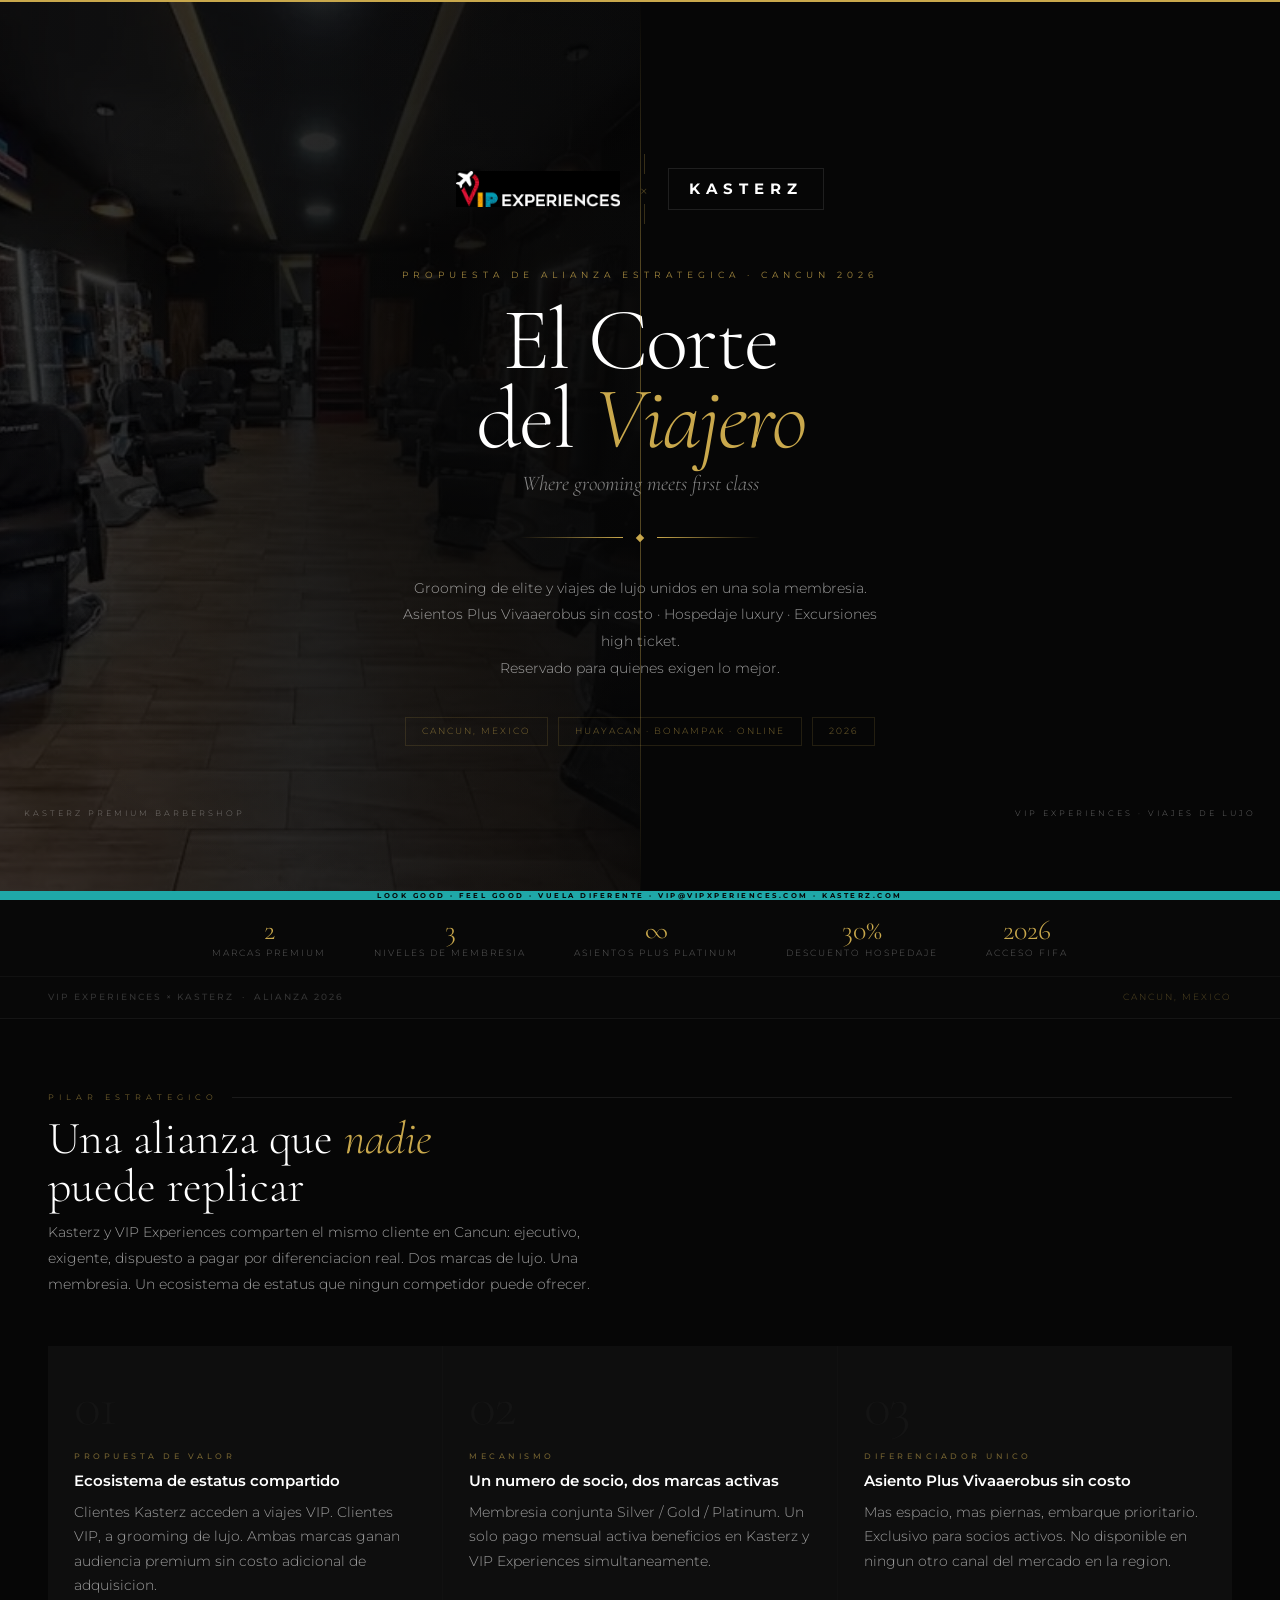
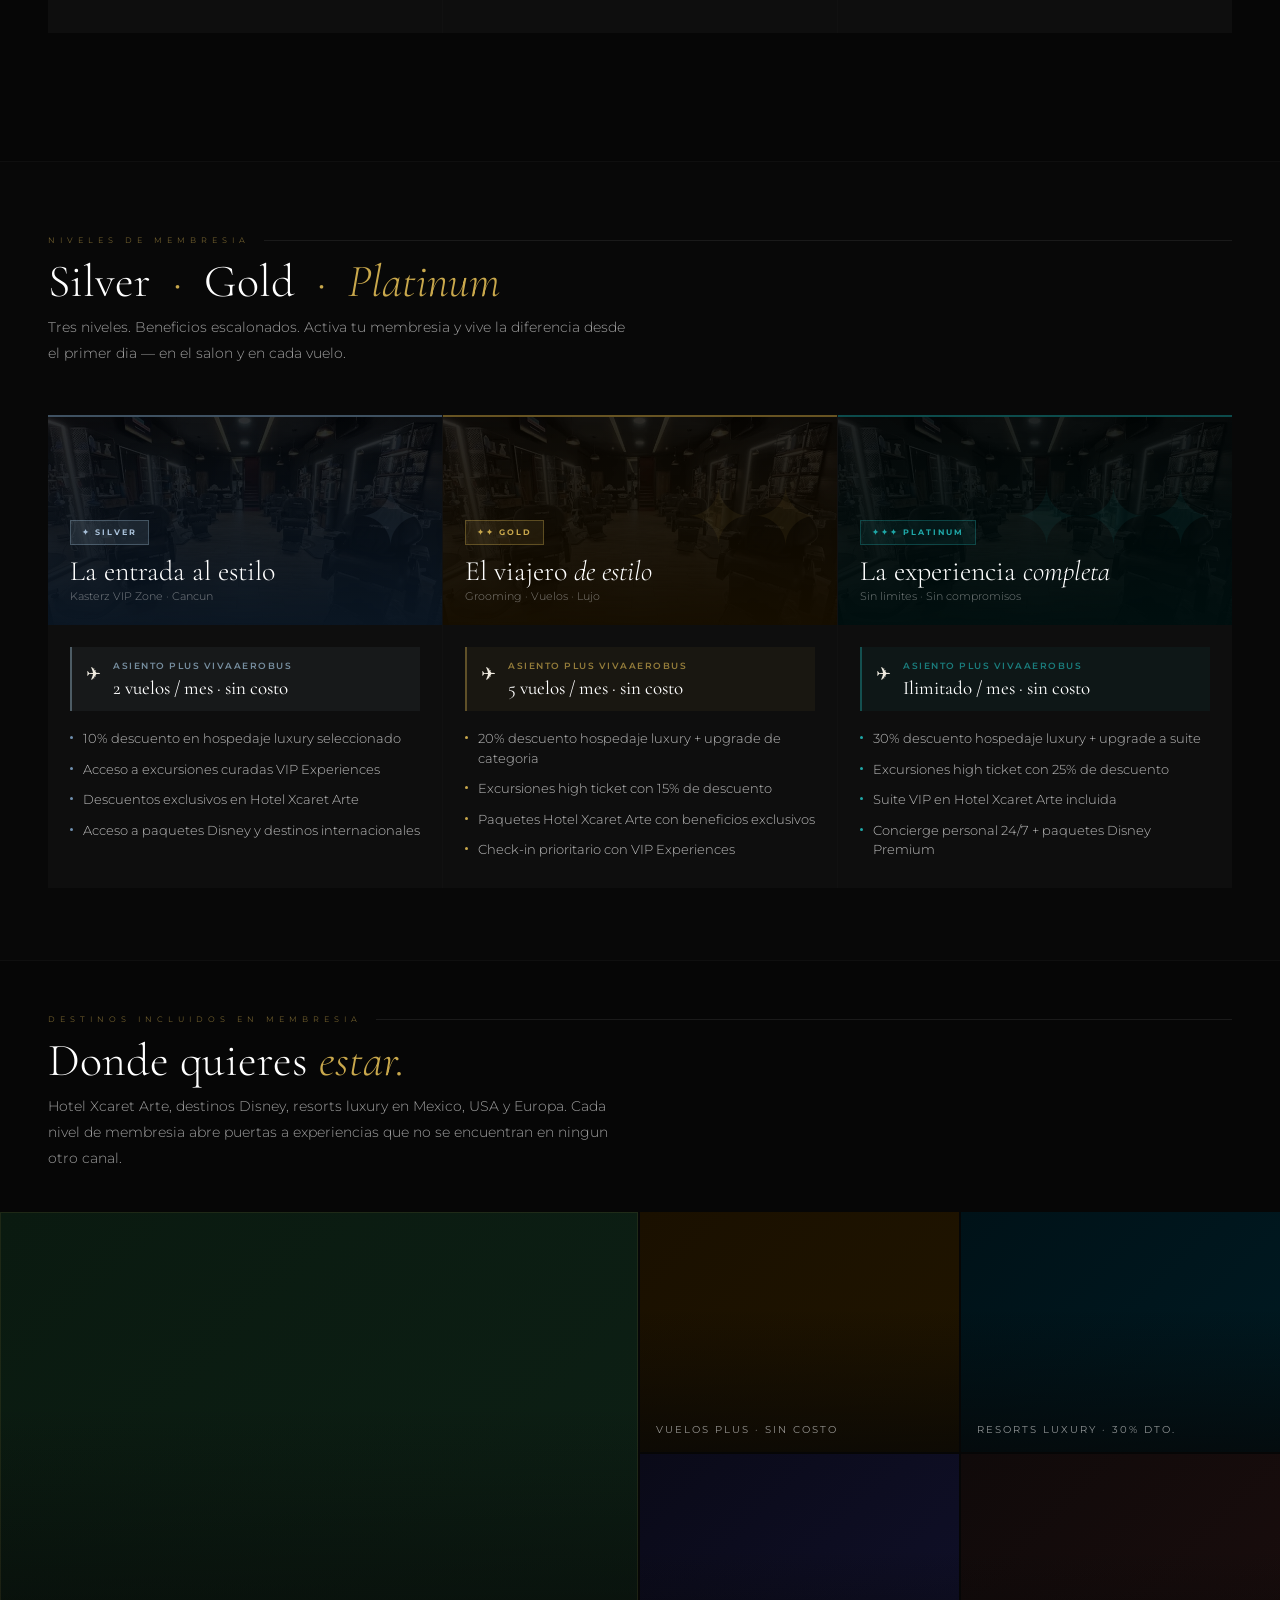
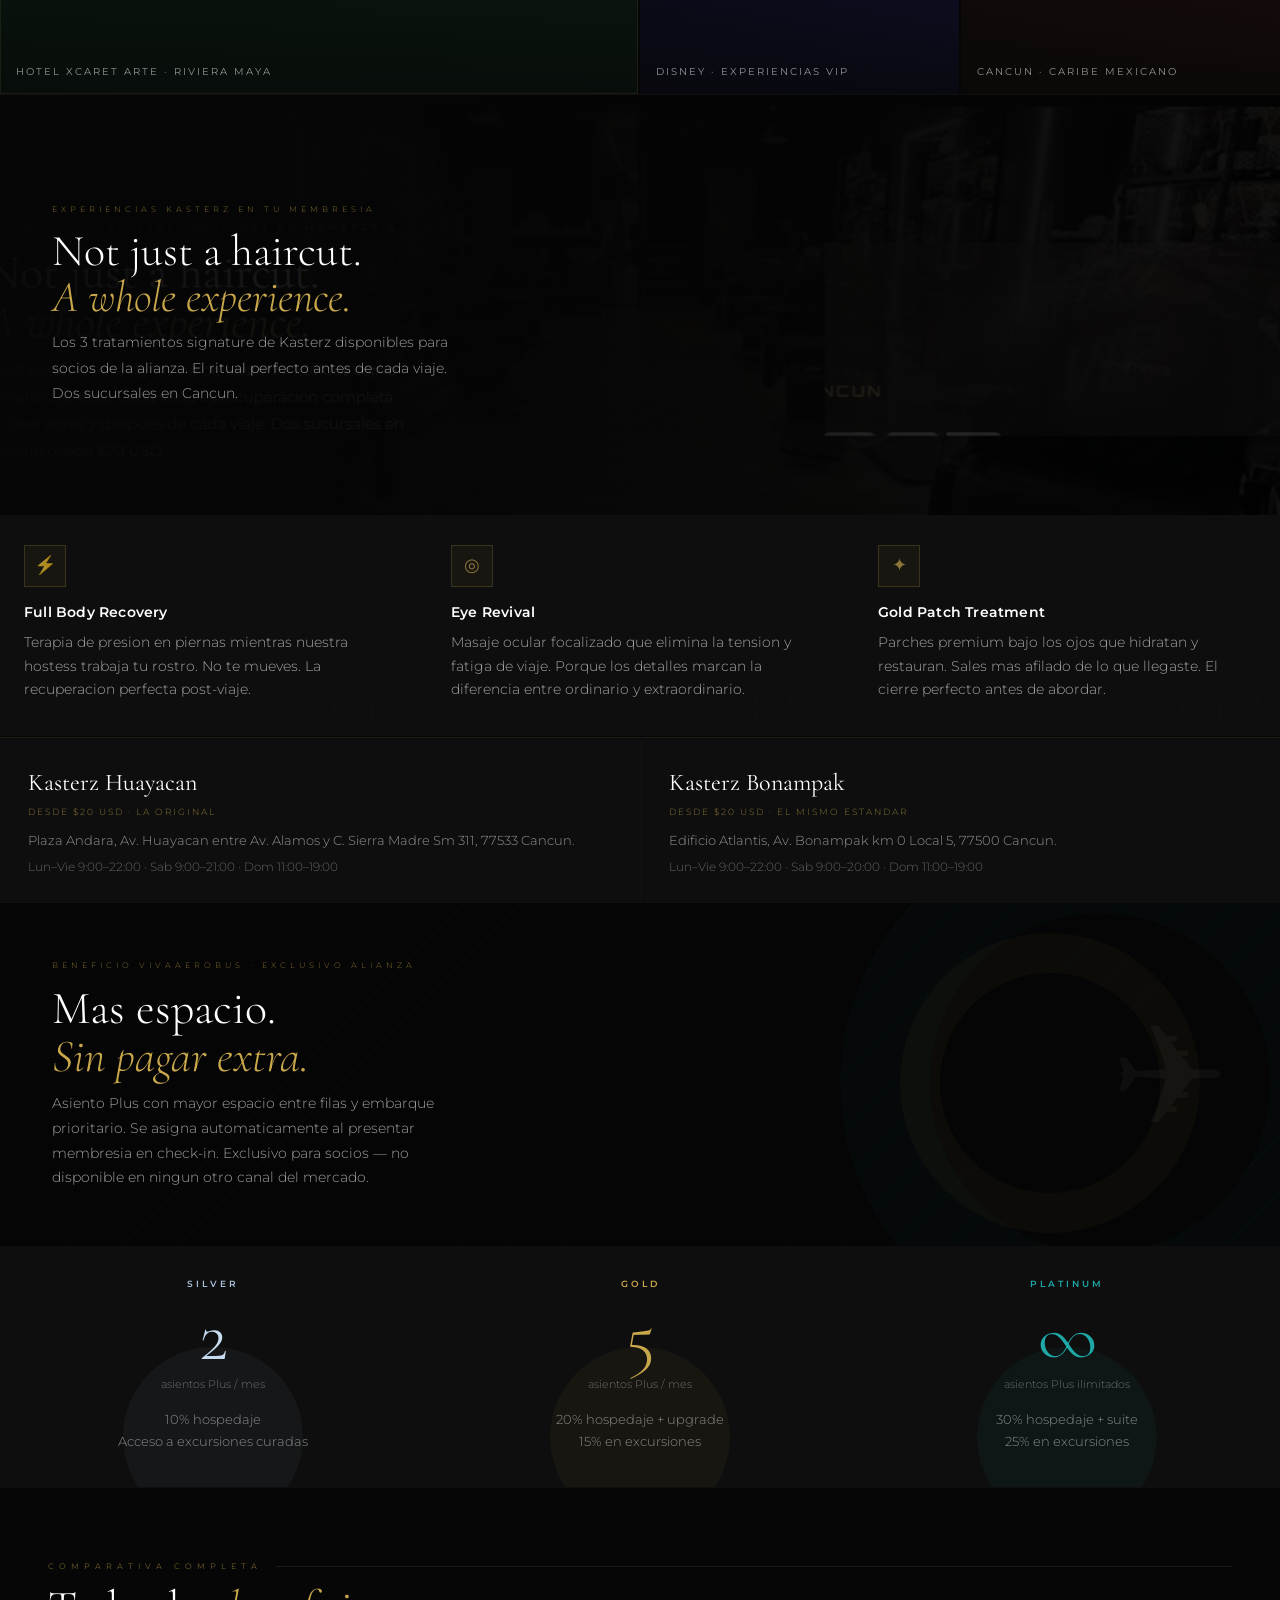
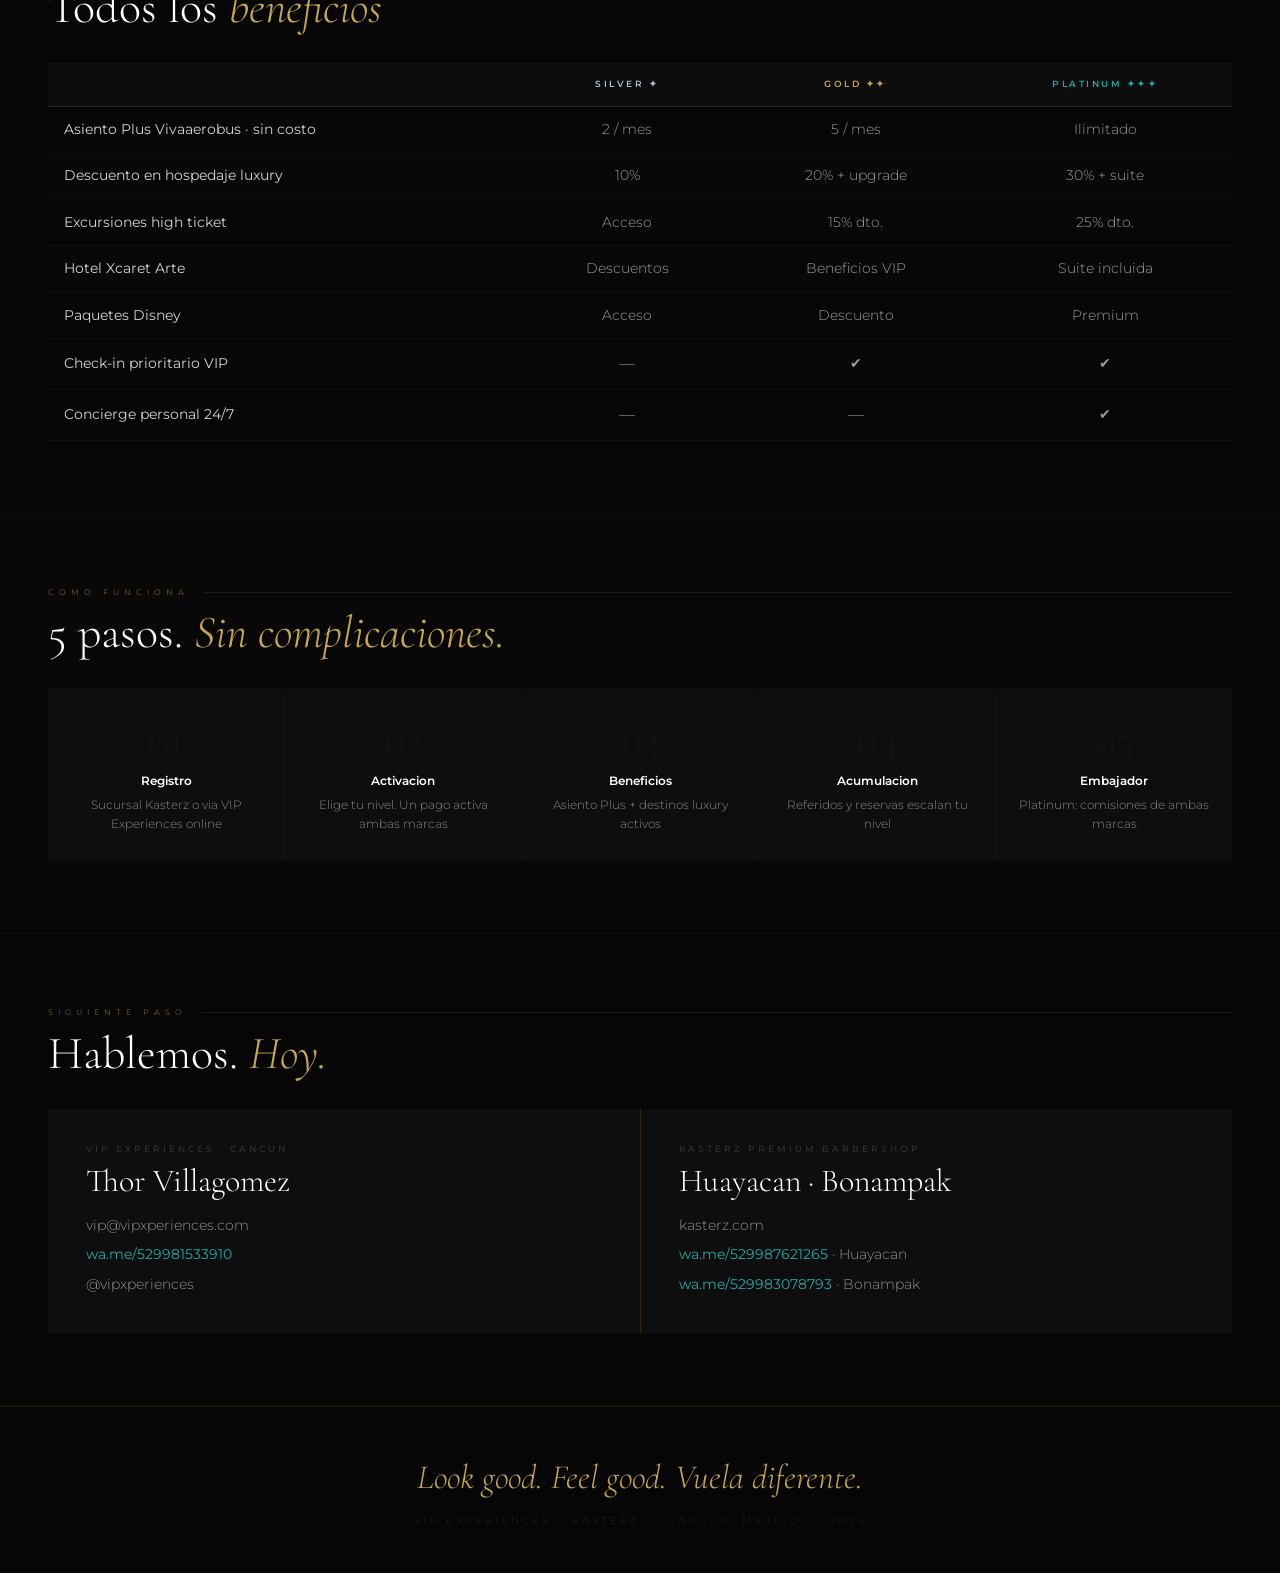
==== commit e317472d: "Add files via upload" ====
--- a/index.html
+++ b/index.html
@@ -1,484 +1,549 @@
-<!DOCTYPE html>
-<html lang="es">
-<head>
-<meta charset="UTF-8">
-<meta name="viewport" content="width=device-width, initial-scale=1.0">
-<title>VIP Experiences — Hotel Xcaret Arte</title>
-<meta name="description" content="Agencia certificada por Hoteles Xcaret. Tarifas VIP y experiencias exclusivas en Hotel Xcaret Arte, Riviera Maya.">
-<link rel="preconnect" href="https://fonts.googleapis.com">
-<link rel="preconnect" href="https://fonts.gstatic.com" crossorigin>
-<link href="https://fonts.googleapis.com/css2?family=Bebas+Neue&family=DM+Serif+Display:ital@0;1&family=DM+Sans:wght@300;400;500;600&display=swap" rel="stylesheet">
-<style>
-:root{--gold:#C9A96E;--gold2:#E8D5A8;--navy:#0D1B3E;--black:#080808;--white:#F7F4EE;--dim:rgba(247,244,238,0.65);--faint:rgba(247,244,238,0.32);--border:rgba(201,169,110,0.18);--border2:rgba(201,169,110,0.5)}
-*,*::before,*::after{box-sizing:border-box;margin:0;padding:0}
-html{scroll-behavior:smooth}
-body{font-family:'DM Sans',sans-serif;background:var(--black);color:var(--white);overflow-x:hidden;cursor:none}
-.cursor{width:10px;height:10px;background:var(--gold);border-radius:50%;position:fixed;pointer-events:none;z-index:9999;mix-blend-mode:difference;transition:transform .15s}
-.cursor-ring{width:36px;height:36px;border:1px solid var(--gold);border-radius:50%;position:fixed;pointer-events:none;z-index:9998;opacity:.45;transition:all .12s ease}
-nav{position:fixed;top:0;left:0;right:0;z-index:200;padding:18px 32px;display:flex;align-items:center;justify-content:space-between;background:rgba(8,8,8,.75);backdrop-filter:blur(16px);border-bottom:1px solid var(--border)}
-.nav-logo{font-family:'DM Serif Display',serif;font-size:19px;color:var(--white);text-decoration:none}
-.nav-logo span{color:var(--gold)}
-.nav-right{display:flex;align-items:center;gap:16px}
-.nav-live{display:flex;align-items:center;gap:6px;font-size:10px;color:var(--faint);letter-spacing:1px}
-.live-dot{width:6px;height:6px;background:#4ade80;border-radius:50%;animation:blink 1.5s ease infinite}
-.nav-cta{font-size:9px;letter-spacing:3px;text-transform:uppercase;color:var(--gold);border:1px solid var(--border2);padding:8px 18px;text-decoration:none;transition:all .2s}
-.nav-cta:hover{background:var(--gold);color:var(--black)}
-/* HERO */
-#hero{position:relative;height:100svh;min-height:680px;display:grid;place-items:center;overflow:hidden}
-.hero-bg{position:absolute;inset:0;background-image:url('https://res.cloudinary.com/deaovvhbi/image/upload/q_auto,f_auto/Hero_wclmz5.jpg');background-size:cover;background-position:center;transform:scale(1.08);animation:slowZoom 12s ease forwards}
-.hero-overlay{position:absolute;inset:0;z-index:1;background:linear-gradient(160deg,rgba(8,8,8,.78) 0%,rgba(13,27,62,.5) 60%,rgba(8,8,8,.82) 100%)}
-.hero-grain{position:absolute;inset:0;z-index:2;opacity:.25;background-image:url("data:image/svg+xml,%3Csvg viewBox='0 0 200 200' xmlns='http://www.w3.org/2000/svg'%3E%3Cfilter id='n'%3E%3CfeTurbulence type='fractalNoise' baseFrequency='.85' numOctaves='4'/%3E%3C/filter%3E%3Crect width='100%25' height='100%25' filter='url(%23n)' opacity='.05'/%3E%3C/svg%3E");pointer-events:none}
-.hero-content{position:relative;z-index:3;text-align:center;padding:0 20px;max-width:900px}
-.hero-pill{display:inline-flex;align-items:center;gap:8px;background:rgba(201,169,110,.1);border:1px solid var(--border2);padding:7px 18px;border-radius:100px;font-size:11px;letter-spacing:2px;text-transform:uppercase;color:var(--gold);margin-bottom:28px;animation:fadeUp .8s ease both;backdrop-filter:blur(8px)}
-.pill-dot{width:5px;height:5px;background:var(--gold);border-radius:50%}
-.hero-h1{font-family:'Bebas Neue',sans-serif;font-size:clamp(68px,12vw,152px);line-height:.9;letter-spacing:2px;color:var(--white);margin-bottom:6px;animation:fadeUp .8s .1s ease both}
-.hero-h1 .g{color:var(--gold)}
-.hero-h1 .it{font-family:'DM Serif Display',serif;font-style:italic;font-size:.72em;letter-spacing:0;display:block}
-.hero-sub{font-size:15px;font-weight:300;color:var(--dim);line-height:1.75;max-width:460px;margin:22px auto 40px;animation:fadeUp .8s .2s ease both}
-.hero-ctas{display:flex;align-items:center;justify-content:center;gap:12px;flex-wrap:wrap;animation:fadeUp .8s .3s ease both}
-.btn-primary{background:var(--gold);color:var(--black);font-size:10px;font-weight:700;letter-spacing:3px;text-transform:uppercase;padding:18px 40px;text-decoration:none;border:2px solid var(--gold);transition:all .25s;font-family:'DM Sans',sans-serif;display:inline-block}
-.btn-primary:hover{background:transparent;color:var(--gold)}
-.btn-outline{background:transparent;color:var(--white);font-size:10px;letter-spacing:2px;text-transform:uppercase;padding:18px 30px;text-decoration:none;border:1px solid rgba(247,244,238,.2);transition:all .25s;font-family:'DM Sans',sans-serif;display:inline-block}
-.btn-outline:hover{border-color:var(--gold);color:var(--gold)}
-.hero-scroll{position:absolute;bottom:36px;left:50%;transform:translateX(-50%);z-index:3;display:flex;flex-direction:column;align-items:center;gap:8px;color:var(--faint);font-size:9px;letter-spacing:3px;text-transform:uppercase;animation:fadeUp .8s .6s ease both}
-.scroll-line{width:1px;height:44px;background:linear-gradient(to bottom,var(--gold),transparent);animation:scrollPulse 2s ease infinite}
-.ticker{position:absolute;bottom:0;left:0;right:0;z-index:4;background:var(--gold);height:36px;display:flex;align-items:center;overflow:hidden}
-.ticker-track{display:flex;animation:ticker 24s linear infinite;white-space:nowrap}
-.ticker-item{font-size:10px;letter-spacing:4px;text-transform:uppercase;color:var(--black);font-weight:700;padding:0 32px;display:flex;align-items:center;gap:14px}
-.ts{opacity:.35}
-/* FORMULARIO */
-#formulario{position:relative;background:var(--navy);overflow:hidden}
-#formulario::before{content:'';position:absolute;top:0;left:0;right:0;height:3px;background:linear-gradient(90deg,var(--gold),#ff9f43,var(--gold))}
-.form-layout{max-width:1200px;margin:0 auto;padding:80px 32px;display:grid;grid-template-columns:1fr 1fr;gap:80px;align-items:center}
-.form-eyebrow{font-size:10px;letter-spacing:4px;text-transform:uppercase;color:var(--gold);margin-bottom:18px;display:flex;align-items:center;gap:10px}
-.form-eyebrow::after{content:'';flex:1;height:1px;background:var(--border);max-width:48px}
-.form-h2{font-family:'DM Serif Display',serif;font-size:clamp(34px,4vw,54px);font-weight:400;line-height:1.1;color:var(--white);margin-bottom:18px}
-.form-h2 em{color:var(--gold);font-style:italic}
-.form-desc{font-size:14px;font-weight:300;color:var(--dim);line-height:1.8;margin-bottom:28px}
-.perks{list-style:none;display:flex;flex-direction:column;gap:12px;margin-bottom:28px}
-.perks li{display:flex;align-items:flex-start;gap:11px;font-size:13px;font-weight:300;color:var(--dim);line-height:1.5}
-.pi{color:var(--gold);flex-shrink:0;margin-top:2px}
-.bonus{background:rgba(201,169,110,.07);border-left:3px solid var(--gold);padding:18px 20px}
-.bonus p{font-size:13px;font-weight:300;color:var(--dim);line-height:1.75}
-.bonus strong{color:var(--gold);font-weight:500}
-.form-card{background:rgba(247,244,238,.04);border:1px solid var(--border);padding:44px 38px;backdrop-filter:blur(12px)}
-.card-h3{font-family:'DM Serif Display',serif;font-size:26px;font-weight:400;color:var(--white);margin-bottom:6px}
-.card-h3 em{color:var(--gold);font-style:italic}
-.card-sub{font-size:13px;font-weight:300;color:var(--dim);margin-bottom:28px;line-height:1.6}
-.frow{display:grid;grid-template-columns:1fr 1fr;gap:14px;margin-bottom:14px}
-.frow.one{grid-template-columns:1fr}
-.fg{display:flex;flex-direction:column;gap:7px}
-.fg label{font-size:9px;letter-spacing:3px;text-transform:uppercase;color:var(--gold);font-weight:500}
-.fg input,.fg select{background:rgba(255,255,255,.05);border:1px solid var(--border);color:var(--white);padding:13px 15px;font-size:13px;font-weight:300;font-family:'DM Sans',sans-serif;outline:none;transition:border-color .25s;width:100%;-webkit-appearance:none}
-.fg input::placeholder{color:rgba(247,244,238,.25)}
-.fg input:focus,.fg select:focus{border-color:var(--gold)}
-.fg select option{background:#0d1b3e;color:var(--white)}
-.sel-wrap{position:relative}
-.sel-wrap::after{content:'✦';position:absolute;right:13px;top:50%;transform:translateY(-50%);color:var(--gold);font-size:10px;pointer-events:none}
-.form-submit{width:100%;background:var(--gold);color:var(--black);border:none;padding:18px;margin-top:8px;font-size:10px;letter-spacing:4px;text-transform:uppercase;font-weight:700;font-family:'DM Sans',sans-serif;cursor:none;transition:all .25s}
-.form-submit:hover{background:var(--gold2)}
-.form-submit:disabled{opacity:.5}
-.form-secure{margin-top:12px;text-align:center;font-size:10px;color:var(--faint);letter-spacing:.5px}
-.form-err{display:none;margin-top:10px;font-size:12px;color:#ff7070;padding:10px 14px;border:1px solid rgba(255,112,112,.2);background:rgba(255,112,112,.05)}
-.form-ok{display:none;text-align:center;padding:48px 20px}
-.form-ok h3{font-family:'DM Serif Display',serif;font-size:34px;color:var(--white);margin-bottom:12px}
-.form-ok h3 em{color:var(--gold);font-style:italic}
-.form-ok p{font-size:14px;font-weight:300;color:var(--dim);line-height:1.7;margin-bottom:24px}
-/* SECTIONS */
-.sec{padding:120px 0;position:relative}
-.sec-inner{max-width:1200px;margin:0 auto;padding:0 32px}
-.split{display:grid;grid-template-columns:1fr 1fr;gap:72px;align-items:center}
-.eyebrow{font-size:10px;letter-spacing:4px;text-transform:uppercase;color:var(--gold);margin-bottom:16px;display:flex;align-items:center;gap:8px}
-.eyebrow::before{content:'✦';font-size:8px}
-.sec-h2{font-family:'DM Serif Display',serif;font-size:clamp(36px,4vw,54px);font-weight:400;line-height:1.1;color:var(--white);margin-bottom:18px}
-.sec-h2 em{color:var(--gold);font-style:italic}
-.sec-p{font-size:14px;font-weight:300;color:var(--dim);line-height:1.85;margin-bottom:28px}
-.tags{display:flex;flex-wrap:wrap;gap:8px;margin-bottom:32px}
-.tag{font-size:10px;letter-spacing:2px;text-transform:uppercase;color:var(--gold);border:1px solid var(--border);padding:7px 14px;border-radius:100px;transition:all .2s}
-.tag:hover{background:var(--gold);color:var(--black);border-color:var(--gold)}
-.icon-grid{display:grid;grid-template-columns:1fr 1fr;gap:12px;margin-bottom:32px}
-.icon-card{display:flex;align-items:flex-start;gap:11px;padding:15px 14px;border:1px solid var(--border);background:rgba(201,169,110,.03);transition:border-color .2s}
-.icon-card:hover{border-color:var(--border2)}
-.icon-card svg{flex-shrink:0;margin-top:2px}
-.ict strong{display:block;font-size:11px;letter-spacing:1px;color:var(--white);font-weight:500;margin-bottom:2px}
-.ict span{font-size:12px;font-weight:300;color:var(--faint)}
-.img-frame{position:relative;overflow:hidden}
-.img-frame img{width:100%;height:100%;object-fit:cover;display:block;transition:transform .8s ease}
-.img-frame:hover img{transform:scale(1.04)}
-.corner-tl{position:absolute;top:14px;left:14px;width:36px;height:36px;border-top:2px solid var(--gold);border-left:2px solid var(--gold);pointer-events:none}
-.corner-br{position:absolute;bottom:14px;right:14px;width:36px;height:36px;border-bottom:2px solid var(--gold);border-right:2px solid var(--gold);pointer-events:none}
-.img-stamp{position:absolute;bottom:22px;left:22px;background:rgba(8,8,8,.88);border:1px solid var(--border2);padding:12px 16px;backdrop-filter:blur(10px)}
-.img-stamp p{font-size:9px;letter-spacing:3px;text-transform:uppercase;color:var(--gold);margin-bottom:2px}
-.img-stamp strong{font-family:'DM Serif Display',serif;font-size:17px;font-weight:400;color:var(--white)}
-.btn-wa{display:inline-flex;align-items:center;gap:11px;background:transparent;color:var(--gold);border:2px solid var(--gold);font-size:10px;letter-spacing:3px;text-transform:uppercase;font-weight:600;padding:16px 28px;text-decoration:none;font-family:'DM Sans',sans-serif;transition:all .25s}
-.btn-wa:hover{background:var(--gold);color:var(--black)}
-/* PILLARS */
-.pillars-wrap{display:grid;grid-template-columns:repeat(3,1fr);gap:2px;background:var(--border);margin-bottom:52px}
-.pillar{background:#0a0e1a;padding:46px 32px;transition:background .3s;position:relative;overflow:hidden}
-.pillar::before{content:'';position:absolute;top:0;left:0;right:0;height:2px;background:var(--gold);transform:scaleX(0);transition:transform .3s ease;transform-origin:left}
-.pillar:hover::before{transform:scaleX(1)}
-.pillar:hover{background:rgba(201,169,110,.04)}
-.pnum{font-family:'Bebas Neue',sans-serif;font-size:70px;color:var(--border);line-height:1;margin-bottom:18px}
-.ptitle{font-size:11px;letter-spacing:2px;text-transform:uppercase;color:var(--white);font-weight:500;margin-bottom:10px}
-.pdesc{font-size:13px;font-weight:300;color:var(--faint);line-height:1.7}
-/* BENEFITS */
-.benefit-list{display:flex;flex-direction:column;gap:0;margin:28px 0 36px}
-.benefit-row{display:flex;align-items:flex-start;gap:20px;padding:22px 0;border-bottom:1px solid var(--border)}
-.benefit-row:first-child{border-top:1px solid var(--border)}
-.bnum{font-family:'Bebas Neue',sans-serif;font-size:40px;color:var(--border);line-height:1;flex-shrink:0;width:30px}
-.bcontent h4{font-size:11px;letter-spacing:2px;text-transform:uppercase;color:var(--white);font-weight:500;margin-bottom:6px}
-.bcontent p{font-size:13px;font-weight:300;color:var(--faint);line-height:1.7}
-/* STEPS */
-.steps-wrap{display:grid;grid-template-columns:repeat(4,1fr);gap:2px;background:var(--border);margin-bottom:52px}
-.step{background:#0a0e1a;padding:38px 26px;transition:background .3s}
-.step:hover{background:rgba(201,169,110,.04)}
-.snum{font-family:'Bebas Neue',sans-serif;font-size:54px;color:var(--border);line-height:1;margin-bottom:14px}
-.stitle{font-size:10px;letter-spacing:2px;text-transform:uppercase;color:var(--gold);font-weight:500;margin-bottom:8px}
-.sdesc{font-size:13px;font-weight:300;color:var(--faint);line-height:1.7}
-.center-head{text-align:center;max-width:620px;margin:0 auto 64px}
-.center-cta{text-align:center;margin-top:52px}
-/* BG DECORATORS */
-.bg-text{position:absolute;font-family:'Bebas Neue',sans-serif;color:rgba(201,169,110,.025);pointer-events:none;user-select:none;z-index:0}
-/* FOOTER */
-footer{background:var(--navy);border-top:1px solid var(--border);padding:60px 32px 36px}
-.footer-inner{max-width:1200px;margin:0 auto;display:grid;grid-template-columns:1fr auto;gap:40px;align-items:start;margin-bottom:40px}
-.footer-brand h3{font-family:'DM Serif Display',serif;font-size:24px;font-weight:400;color:var(--white);margin-bottom:6px}
-.footer-brand h3 span{color:var(--gold)}
-.footer-cert{font-size:10px;letter-spacing:3px;text-transform:uppercase;color:var(--gold);opacity:.7;margin-bottom:18px}
-.footer-links a{display:block;font-size:12px;color:var(--faint);text-decoration:none;line-height:2.2;transition:color .2s}
-.footer-links a:hover{color:var(--gold)}
-.footer-copy{max-width:1200px;margin:0 auto;padding-top:24px;border-top:1px solid var(--border);text-align:center;font-size:10px;letter-spacing:2px;text-transform:uppercase;color:rgba(247,244,238,.18)}
-/* WA + CHAT */
-.wa-float{position:fixed;bottom:86px;right:22px;z-index:98;width:50px;height:50px;background:#25D366;border-radius:50%;display:flex;align-items:center;justify-content:center;text-decoration:none;box-shadow:0 4px 20px rgba(37,211,102,.35);transition:transform .3s,box-shadow .3s}
-.wa-float:hover{transform:scale(1.1);box-shadow:0 8px 28px rgba(37,211,102,.5)}
-.chat-float{position:fixed;bottom:22px;right:22px;z-index:99}
-.chat-btn{height:46px;padding:0 20px 0 14px;background:var(--gold);border:none;border-radius:100px;cursor:none;display:flex;align-items:center;gap:10px;box-shadow:0 4px 20px rgba(201,169,110,.4);transition:all .3s}
-.chat-btn:hover{transform:translateY(-2px);box-shadow:0 8px 28px rgba(201,169,110,.55)}
-.chat-label{font-family:'DM Serif Display',serif;font-size:16px;font-style:italic;color:var(--black);font-weight:400}
-.chat-win{position:absolute;bottom:58px;right:0;width:360px;background:#111;border:1px solid var(--border2);display:none;flex-direction:column;box-shadow:0 24px 64px rgba(0,0,0,.8);max-height:520px}
-.chat-win.open{display:flex}
-.chat-head{background:linear-gradient(135deg,var(--navy),#060f24);padding:15px 18px;display:flex;align-items:center;gap:12px;border-bottom:1px solid var(--border)}
-.chat-av{width:34px;height:34px;background:var(--gold);border-radius:50%;display:flex;align-items:center;justify-content:center;font-family:'DM Serif Display',serif;font-size:14px;font-style:italic;color:var(--black);flex-shrink:0}
-.chat-info h4{font-size:13px;font-weight:500;color:var(--white);margin-bottom:2px}
-.chat-info span{font-size:10px;color:var(--gold);letter-spacing:1px}
-.chat-x{margin-left:auto;background:none;border:none;color:var(--faint);cursor:none;font-size:22px;line-height:1;transition:color .2s}
-.chat-x:hover{color:var(--white)}
-.chat-msgs{flex:1;overflow-y:auto;padding:18px;display:flex;flex-direction:column;gap:14px;min-height:260px;max-height:300px}
-.chat-msgs::-webkit-scrollbar{width:3px}
-.chat-msgs::-webkit-scrollbar-thumb{background:var(--border);border-radius:2px}
-.msg{max-width:88%;font-size:13px;font-weight:300;line-height:1.6;padding:11px 14px;animation:msgIn .3s ease both}
-.msg.bot{background:rgba(201,169,110,.08);border-left:2px solid var(--gold);color:var(--dim);align-self:flex-start}
-.msg.user{background:rgba(255,255,255,.06);color:var(--white);align-self:flex-end}
-.msg.typing{display:flex;gap:5px;align-items:center;padding:14px 16px}
-.dot{width:6px;height:6px;background:var(--gold);border-radius:50%;animation:bounce 1.2s ease infinite}
-.dot:nth-child(2){animation-delay:.2s}
-.dot:nth-child(3){animation-delay:.4s}
-.chat-quick{padding:9px 14px;display:flex;gap:6px;flex-wrap:wrap;border-top:1px solid var(--border);background:rgba(0,0,0,.3)}
-.q-btn{font-size:10px;letter-spacing:1px;color:var(--gold);border:1px solid var(--border);background:none;padding:6px 12px;cursor:none;transition:all .2s;font-family:'DM Sans',sans-serif;border-radius:100px}
-.q-btn:hover{background:var(--gold);color:var(--black);border-color:var(--gold)}
-.chat-row{display:flex;border-top:1px solid var(--border)}
-.chat-inp{flex:1;background:rgba(255,255,255,.04);border:none;color:var(--white);padding:13px 15px;font-size:13px;font-family:'DM Sans',sans-serif;font-weight:300;outline:none}
-.chat-inp::placeholder{color:rgba(247,244,238,.25)}
-.chat-snd{background:var(--gold);border:none;width:44px;cursor:none;display:flex;align-items:center;justify-content:center;transition:background .2s;flex-shrink:0}
-.chat-snd:hover{background:var(--gold2)}
-.reveal{opacity:0;transform:translateY(20px);transition:opacity .65s ease,transform .65s ease}
-.reveal.visible{opacity:1;transform:none}
-.rd1{transition-delay:.1s}
-.rd2{transition-delay:.2s}
-@keyframes fadeUp{from{opacity:0;transform:translateY(28px)}to{opacity:1;transform:none}}
-@keyframes slowZoom{from{transform:scale(1.08)}to{transform:scale(1)}}
-@keyframes scrollPulse{0%,100%{opacity:.25}50%{opacity:.9}}
-@keyframes ticker{from{transform:translateX(0)}to{transform:translateX(-50%)}}
-@keyframes blink{0%,100%{opacity:1}50%{opacity:.15}}
-@keyframes bounce{0%,60%,100%{transform:translateY(0)}30%{transform:translateY(-6px)}}
-@keyframes msgIn{from{opacity:0;transform:translateY(6px)}to{opacity:1;transform:none}}
-@media(max-width:768px){
-  body,*{cursor:auto!important}
-  .cursor,.cursor-ring{display:none}
-  nav{padding:14px 18px}
-  .nav-live{display:none}
-  .form-layout,.split{grid-template-columns:1fr;gap:40px}
-  .pillars-wrap{grid-template-columns:1fr}
-  .steps-wrap{grid-template-columns:1fr 1fr}
-  .sec-inner,.form-layout{padding-left:18px;padding-right:18px}
-  .sec{padding:80px 0}
-  .frow{grid-template-columns:1fr}
-  .form-card{padding:28px 18px}
-  .footer-inner{grid-template-columns:1fr}
-  .chat-win{width:300px;right:0}
-  .icon-grid{grid-template-columns:1fr}
-  .form-layout{padding:60px 18px}
-}
-</style>
-</head>
-<body>
-<div class="cursor" id="cur"></div>
-<div class="cursor-ring" id="ring"></div>
-
-<nav>
-  <a href="#" class="nav-logo" style="display:flex;align-items:center"><img src="[data-uri]" alt="VIP Experiences" style="height:36px;width:auto;display:block"></a>
-  <div class="nav-right">
-    <div class="nav-live"><div class="live-dot"></div>Especialistas disponibles</div>
-    <a href="#formulario" class="nav-cta">Cotizar ahora</a>
-  </div>
-</nav>
-
-<!-- HERO -->
-<section id="hero">
-  <div class="hero-bg"></div>
-  <div class="hero-overlay"></div>
-  <div class="hero-grain"></div>
-  <div class="hero-content">
-    <div class="hero-pill"><div class="pill-dot"></div>Agencia Certificada &middot; Hotel Xcaret Arte &middot; Riviera Maya</div>
-    <h1 class="hero-h1">
-      Dise&ntilde;amos el<br>
-      <span class="g">viaje que</span><br>
-      <span class="it">mereces vivir</span>
-    </h1>
-    <p class="hero-sub">Cu&eacute;ntanos c&oacute;mo quieres celebrar y en menos de 24 horas un especialista VIP te contacta con una propuesta hecha a tu medida.</p>
-    <div class="hero-ctas">
-      <a href="#formulario" class="btn-primary">Quiero mi cotizaci&oacute;n VIP</a>
-      <a href="#xcaret" class="btn-outline">Conocer el hotel</a>
-    </div>
-  </div>
-  <div class="hero-scroll"><div class="scroll-line"></div><span>Scroll</span></div>
-  <div class="ticker">
-    <div class="ticker-track">
-      <span class="ticker-item">All Fun Inclusive <span class="ts">&#10022;</span></span>
-      <span class="ticker-item">Solo Adultos +16 <span class="ts">&#10022;</span></span>
-      <span class="ticker-item">6 Parques Xcaret <span class="ts">&#10022;</span></span>
-      <span class="ticker-item">Agencia Certificada <span class="ts">&#10022;</span></span>
-      <span class="ticker-item">Upgrades VIP <span class="ts">&#10022;</span></span>
-      <span class="ticker-item">Concierge 24/7 <span class="ts">&#10022;</span></span>
-      <span class="ticker-item">Riviera Maya <span class="ts">&#10022;</span></span>
-      <span class="ticker-item">All Fun Inclusive <span class="ts">&#10022;</span></span>
-      <span class="ticker-item">Solo Adultos +16 <span class="ts">&#10022;</span></span>
-      <span class="ticker-item">6 Parques Xcaret <span class="ts">&#10022;</span></span>
-      <span class="ticker-item">Agencia Certificada <span class="ts">&#10022;</span></span>
-      <span class="ticker-item">Upgrades VIP <span class="ts">&#10022;</span></span>
-      <span class="ticker-item">Concierge 24/7 <span class="ts">&#10022;</span></span>
-      <span class="ticker-item">Riviera Maya <span class="ts">&#10022;</span></span>
-    </div>
-  </div>
-</section>
-
-<!-- FORMULARIO -->
-<section id="formulario">
-  <div class="form-layout">
-    <div class="reveal">
-      <p class="form-eyebrow">Reserva tu experiencia</p>
-      <h2 class="form-h2">Tu pr&oacute;xima<br><em>experiencia VIP</em></h2>
-      <p class="form-desc">Completa tus datos y te contactamos antes de 24 horas con una propuesta dise&ntilde;ada solo para ti.</p>
-      <ul class="perks">
-        <li><svg class="pi" width="15" height="15" viewBox="0 0 24 24" fill="none" stroke="#C9A96E" stroke-width="2.5"><polyline points="20 6 9 17 4 12"/></svg>Beneficios exclusivos solo disponibles v&iacute;a agencia certificada</li>
-        <li><svg class="pi" width="15" height="15" viewBox="0 0 24 24" fill="none" stroke="#C9A96E" stroke-width="2.5"><polyline points="20 6 9 17 4 12"/></svg>Upgrades y amenidades VIP gestionadas por nosotros</li>
-        <li><svg class="pi" width="15" height="15" viewBox="0 0 24 24" fill="none" stroke="#C9A96E" stroke-width="2.5"><polyline points="20 6 9 17 4 12"/></svg>Acompa&ntilde;amiento antes, durante y despu&eacute;s de tu viaje</li>
-        <li><svg class="pi" width="15" height="15" viewBox="0 0 24 24" fill="none" stroke="#C9A96E" stroke-width="2.5"><polyline points="20 6 9 17 4 12"/></svg>Ambiente exclusivo para adultos &mdash; tranquilidad garantizada</li>
-      </ul>
-      <div class="bonus">
-        <p><strong>&#10022; Bonus exclusivo:</strong> Al dejar tu email te damos acceso a nuestros webinars privados con el staff del <strong>Hotel Xcaret Arte</strong> &mdash; los insiders que conocen cada secreto del resort te comparten sus mejores hacks para maximizar tu estad&iacute;a.</p>
-      </div>
-    </div>
-    <div class="form-card reveal rd1">
-      <div id="form-fields">
-        <h3 class="card-h3">Tu pr&oacute;xima <em>experiencia VIP</em></h3>
-        <p class="card-sub">Completa tus datos y te contactamos antes de 24 horas.</p>
-        <div class="frow">
-          <div class="fg"><label>Nombre completo</label><input type="text" id="f-nombre" placeholder="Tu nombre" autocomplete="name"></div>
-          <div class="fg"><label>WhatsApp</label><input type="tel" id="f-tel" placeholder="+52 998 000 0000" autocomplete="tel"></div>
-        </div>
-        <div class="frow one">
-          <div class="fg"><label>Correo electr&oacute;nico</label><input type="email" id="f-email" placeholder="Aqu&iacute; llegan tus hacks VIP + acceso a webinars" autocomplete="email"></div>
-        </div>
-        <div class="frow one" style="margin-bottom:0">
-          <div class="fg"><label>&iquest;En qu&eacute; mood viajas?</label>
-            <div class="sel-wrap"><select id="f-mood">
-              <option value="">Cu&eacute;ntanos tu ocasi&oacute;n especial &#10022;</option>
-              <option>Luna de miel o aniversario</option>
-              <option>Celebraci&oacute;n de cumplea&ntilde;os</option>
-              <option>Escape rom&aacute;ntico de pareja</option>
-              <option>Girls trip o viaje con amigas</option>
-              <option>Descanso total y spa</option>
-              <option>Aventura y parques Xcaret</option>
-              <option>No s&eacute; a&uacute;n, quiero orientaci&oacute;n</option>
-            </select></div>
-          </div>
-        </div>
-        <div id="f-err" class="form-err"></div>
-        <button class="form-submit" id="f-btn" onclick="submitForm()">Quiero mi experiencia VIP &rarr;</button>
-        <p class="form-secure">&#128274; Tus datos est&aacute;n seguros &middot; Sin spam &middot; Te contactamos en &lt;24h</p>
-      </div>
-      <div class="form-ok" id="f-ok">
-        <h3>&#10022; <em>Listo!</em></h3>
-        <p>Tu solicitud fue recibida. Un especialista VIP te contactar&aacute; antes de 24 horas con tu propuesta personalizada.</p>
-        <a href="https://wa.me/5219983935261?text=Hola%2C%20acabo%20de%20enviar%20mi%20solicitud%20en%20la%20p%C3%A1gina" target="_blank" class="btn-wa">Agilizar por WhatsApp &rarr;</a>
-      </div>
-    </div>
-  </div>
-</section>
-
-<!-- SEC 1: XCARET ARTE -->
-<section class="sec" id="xcaret" style="background:var(--black)">
-  <span class="bg-text" style="top:30px;right:-10px;font-size:200px">XCARET</span>
-  <div class="sec-inner">
-    <div class="split">
-      <div class="img-frame reveal" style="aspect-ratio:4/5">
-        <img src="https://res.cloudinary.com/deaovvhbi/image/upload/q_auto,f_auto/Secci%C3%B3n_1_zpunxm.jpg" alt="Hotel Xcaret Arte" loading="lazy">
-        <div class="corner-tl"></div><div class="corner-br"></div>
-        <div class="img-stamp"><p>Riviera Maya</p><strong>Hotel Xcaret Arte</strong></div>
-      </div>
-      <div class="reveal rd1">
-        <p class="eyebrow">El destino</p>
-        <h2 class="sec-h2">All Fun<br><em>Inclusive</em></h2>
-        <div class="tags"><span class="tag">Solo Adultos +16</span><span class="tag">Riviera Maya</span><span class="tag">All Fun Inclusive</span></div>
-        <p class="sec-p">Arte, cultura mexicana y naturaleza en el coraz&oacute;n de la Riviera Maya. M&aacute;s de 9 restaurantes de especialidad, bebidas premium ilimitadas, shows nocturnos y acceso a los 6 parques Xcaret.</p>
-        <div class="icon-grid">
-          <div class="icon-card"><svg width="18" height="18" viewBox="0 0 24 24" fill="none" stroke="#C9A96E" stroke-width="1.5"><path d="M12 2L15.09 8.26L22 9.27L17 14.14L18.18 21.02L12 17.77L5.82 21.02L7 14.14L2 9.27L8.91 8.26L12 2Z"/></svg><div class="ict"><strong>9+ Restaurantes</strong><span>Especialidades gourmet</span></div></div>
-          <div class="icon-card"><svg width="18" height="18" viewBox="0 0 24 24" fill="none" stroke="#C9A96E" stroke-width="1.5"><path d="M3 9l9-7 9 7v11a2 2 0 01-2 2H5a2 2 0 01-2-2V9z"/></svg><div class="ict"><strong>5 Categor&iacute;as</strong><span>Suites, Swim-Up y m&aacute;s</span></div></div>
-          <div class="icon-card"><svg width="18" height="18" viewBox="0 0 24 24" fill="none" stroke="#C9A96E" stroke-width="1.5"><circle cx="12" cy="12" r="10"/><path d="M12 6v6l4 2"/></svg><div class="ict"><strong>6 Parques Xcaret</strong><span>Incluidos seg&uacute;n paquete</span></div></div>
-          <div class="icon-card"><svg width="18" height="18" viewBox="0 0 24 24" fill="none" stroke="#C9A96E" stroke-width="1.5"><path d="M20.84 4.61a5.5 5.5 0 00-7.78 0L12 5.67l-1.06-1.06a5.5 5.5 0 00-7.78 7.78l1.06 1.06L12 21.23l7.78-7.78 1.06-1.06a5.5 5.5 0 000-7.78z"/></svg><div class="ict"><strong>Tips incluidos</strong><span>Propinas 100% cubiertas</span></div></div>
-        </div>
-        <a href="https://wa.me/5219983935261?text=Hola%2C%20quiero%20saber%20m%C3%A1s%20sobre%20Hotel%20Xcaret%20Arte" target="_blank" class="btn-wa"><svg width="15" height="15" viewBox="0 0 24 24" fill="#C9A96E"><path d="M17.472 14.382c-.297-.149-1.758-.867-2.03-.967-.273-.099-.471-.148-.67.15-.197.297-.767.966-.94 1.164-.173.199-.347.223-.644.075-.297-.15-1.255-.463-2.39-1.475-.883-.788-1.48-1.761-1.653-2.059-.173-.297-.018-.458.13-.606.134-.133.298-.347.446-.52.149-.174.198-.298.298-.497.099-.198.05-.371-.025-.52-.075-.149-.669-1.612-.916-2.207-.242-.579-.487-.5-.669-.51-.173-.008-.371-.01-.57-.01-.198 0-.52.074-.792.372-.272.297-1.04 1.016-1.04 2.479 0 1.462 1.065 2.875 1.213 3.074.149.198 2.096 3.2 5.077 4.487.709.306 1.262.489 1.694.625.712.227 1.36.195 1.871.118.571-.085 1.758-.719 2.006-1.413.248-.694.248-1.289.173-1.413-.074-.124-.272-.198-.57-.347m-5.421 7.403h-.004a9.87 9.87 0 01-5.031-1.378l-.361-.214-3.741.982.998-3.648-.235-.374a9.86 9.86 0 01-1.51-5.26c.001-5.45 4.436-9.884 9.888-9.884 2.64 0 5.122 1.03 6.988 2.898a9.825 9.825 0 012.893 6.994c-.003 5.45-4.437 9.884-9.885 9.884m8.413-18.297A11.815 11.815 0 0012.05 0C5.495 0 .16 5.335.157 11.892c0 2.096.547 4.142 1.588 5.945L.057 24l6.305-1.654a11.882 11.882 0 005.683 1.448h.005c6.554 0 11.89-5.335 11.893-11.893a11.821 11.821 0 00-3.48-8.413z"/></svg>Consultar disponibilidad</a>
-      </div>
-    </div>
-  </div>
-</section>
-
-<!-- SEC 2: AGENCIA CERTIFICADA -->
-<section class="sec" id="agencia" style="background:#0a0e1a">
-  <div class="sec-inner">
-    <div class="center-head reveal">
-      <p class="eyebrow" style="justify-content:center">Por qu&eacute; nosotros</p>
-      <h2 class="sec-h2">Agencia<br><em>Certificada Xcaret</em></h2>
-      <p class="sec-p">Somos una de las pocas agencias con certificaci&oacute;n oficial de Hoteles Xcaret. Acceso a tarifas, upgrades y atenci&oacute;n que no existen en otros canales.</p>
-    </div>
-    <div class="pillars-wrap reveal">
-      <div class="pillar"><div class="pnum">01</div><svg width="30" height="30" viewBox="0 0 24 24" fill="none" stroke="#C9A96E" stroke-width="1.5" style="margin-bottom:16px"><path d="M9 12l2 2 4-4m5.618-4.016A11.955 11.955 0 0112 2.944a11.955 11.955 0 01-8.618 3.04A12.02 12.02 0 003 9c0 5.591 3.824 10.29 9 11.622 5.176-1.332 9-6.03 9-11.622 0-1.042-.133-2.052-.382-3.016z"/></svg><p class="ptitle">Certificaci&oacute;n Oficial</p><p class="pdesc">Certificados directamente por Hoteles Xcaret con acceso preferencial a inventario VIP y habitaciones de categor&iacute;a superior.</p></div>
-      <div class="pillar"><div class="pnum">02</div><svg width="30" height="30" viewBox="0 0 24 24" fill="none" stroke="#C9A96E" stroke-width="1.5" style="margin-bottom:16px"><path d="M12 8c-1.657 0-3 .895-3 2s1.343 2 3 2 3 .895 3 2-1.343 2-3 2m0-8c1.11 0 2.08.402 2.599 1M12 8V7m0 1v8m0 0v1m0-1c-1.11 0-2.08-.402-2.599-1M21 12a9 9 0 11-18 0 9 9 0 0118 0z"/></svg><p class="ptitle">Tarifas Exclusivas</p><p class="pdesc">Precios y upgrades reservados para clientes VIP. No est&aacute;n disponibles en plataformas de terceros ni en reservas directas.</p></div>
-      <div class="pillar"><div class="pnum">03</div><svg width="30" height="30" viewBox="0 0 24 24" fill="none" stroke="#C9A96E" stroke-width="1.5" style="margin-bottom:16px"><path d="M17 20h5v-2a3 3 0 00-5.356-1.857M17 20H7m10 0v-2c0-.656-.126-1.283-.356-1.857M7 20H2v-2a3 3 0 015.356-1.857M7 20v-2c0-.656.126-1.283.356-1.857m0 0a5.002 5.002 0 019.288 0M15 7a3 3 0 11-6 0 3 3 0 016 0z"/></svg><p class="ptitle">Concierge 24/7</p><p class="pdesc">Atenci&oacute;n personalizada antes, durante y despu&eacute;s de tu viaje. Un especialista dedicado exclusivamente a tu experiencia.</p></div>
-    </div>
-    <div class="center-cta reveal"><a href="https://wa.me/5219983935261?text=Hola%2C%20quiero%20saber%20m%C3%A1s%20sobre%20VIP%20Experiences" target="_blank" class="btn-wa">Hablar con un especialista</a></div>
-  </div>
-</section>
-
-<!-- SEC 3: RELACIÓN COMERCIAL -->
-<section class="sec" id="relacion" style="background:var(--black)">
-  <div class="sec-inner">
-    <div class="split">
-      <div class="img-frame reveal" style="aspect-ratio:3/4">
-        <img src="https://res.cloudinary.com/deaovvhbi/image/upload/q_auto,f_auto/Seccion_2_tgc83o.jpg" alt="Relaci&oacute;n Comercial VIP" loading="lazy">
-        <div class="corner-tl"></div><div class="corner-br"></div>
-      </div>
-      <div class="reveal rd1">
-        <p class="eyebrow">Lo que incluye</p>
-        <h2 class="sec-h2">Una relaci&oacute;n que<br><em>genera resultados</em></h2>
-        <p class="sec-p">Cada reserva es gestionada por un especialista que conoce el hotel por dentro. No somos un buscador de precios &mdash; somos tu aliado en cada etapa.</p>
-        <div class="benefit-list">
-          <div class="benefit-row"><div class="bnum">01</div><div class="bcontent"><h4>Acceso Anticipado</h4><p>Disponibilidad antes que el p&uacute;blico general. Las mejores habitaciones y fechas, aseguradas primero.</p></div></div>
-          <div class="benefit-row"><div class="bnum">02</div><div class="bcontent"><h4>Gesti&oacute;n Completa</h4><p>Vuelos, traslados privados, restaurantes, celebraciones. Todo coordinado desde un solo punto de contacto.</p></div></div>
-          <div class="benefit-row"><div class="bnum">03</div><div class="bcontent"><h4>Atenci&oacute;n Personalizada</h4><p>Un especialista VIP asignado a tu reserva. Respuesta en menos de 2 horas en horario de atenci&oacute;n.</p></div></div>
-        </div>
-        <a href="https://wa.me/5219983935261?text=Hola%2C%20quiero%20conocer%20los%20beneficios%20de%20reservar%20con%20VIP%20Experiences" target="_blank" class="btn-wa">Iniciar conversaci&oacute;n</a>
-      </div>
-    </div>
-  </div>
-</section>
-
-<!-- SEC 4: GESTIÓN DE TU VIAJE -->
-<section class="sec" id="gestion" style="background:#0a0e1a">
-  <span class="bg-text" style="bottom:-20px;right:-10px;font-size:230px">24/7</span>
-  <div class="sec-inner" style="position:relative;z-index:1">
-    <div class="center-head reveal">
-      <p class="eyebrow" style="justify-content:center">El proceso</p>
-      <h2 class="sec-h2">Gesti&oacute;n total de<br><em>tu experiencia</em></h2>
-      <p class="sec-p">Desde la primera consulta hasta que regresas a casa. Nos encargamos de cada detalle.</p>
-    </div>
-    <div class="steps-wrap reveal">
-      <div class="step"><div class="snum">01</div><svg width="26" height="26" viewBox="0 0 24 24" fill="none" stroke="#C9A96E" stroke-width="1.5" style="margin-bottom:12px"><path d="M21 15a2 2 0 01-2 2H7l-4 4V5a2 2 0 012-2h14a2 2 0 012 2z"/></svg><p class="stitle">Consulta inicial</p><p class="sdesc">Conversamos sobre tus fechas y preferencias. Propuesta en menos de 24 horas.</p></div>
-      <div class="step"><div class="snum">02</div><svg width="26" height="26" viewBox="0 0 24 24" fill="none" stroke="#C9A96E" stroke-width="1.5" style="margin-bottom:12px"><path d="M9 12l2 2 4-4m5.618-4.016A11.955 11.955 0 0112 2.944a11.955 11.955 0 01-8.618 3.04A12.02 12.02 0 003 9c0 5.591 3.824 10.29 9 11.622 5.176-1.332 9-6.03 9-11.622 0-1.042-.133-2.052-.382-3.016z"/></svg><p class="stitle">Reserva confirmada</p><p class="sdesc">Aseguramos tu habitaci&oacute;n con tarifas VIP. Coordinamos vuelos y traslados.</p></div>
-      <div class="step"><div class="snum">03</div><svg width="26" height="26" viewBox="0 0 24 24" fill="none" stroke="#C9A96E" stroke-width="1.5" style="margin-bottom:12px"><path d="M5 3l14 9-14 9V3z"/></svg><p class="stitle">Preparaci&oacute;n del viaje</p><p class="sdesc">Restaurantes, actividades y celebraciones reservadas con anticipaci&oacute;n.</p></div>
-      <div class="step"><div class="snum">04</div><svg width="26" height="26" viewBox="0 0 24 24" fill="none" stroke="#C9A96E" stroke-width="1.5" style="margin-bottom:12px"><circle cx="12" cy="12" r="10"/><path d="M12 6v6l4 2"/></svg><p class="stitle">Soporte 24/7 en destino</p><p class="sdesc">Presencia continua durante tu estad&iacute;a. Cualquier situaci&oacute;n resuelta al instante.</p></div>
-    </div>
-    <div class="img-frame reveal" style="aspect-ratio:16/6;max-height:380px;margin-bottom:52px">
-      <img src="https://res.cloudinary.com/deaovvhbi/image/upload/q_auto,f_auto/Seccion_3_imhf8m.jpg" alt="Gesti&oacute;n de tu viaje" loading="lazy" style="object-position:center 60%">
-      <div class="corner-tl"></div><div class="corner-br"></div>
-    </div>
-    <div class="center-cta reveal"><a href="https://wa.me/5219983935261?text=Hola%2C%20quiero%20empezar%20a%20planear%20mi%20viaje%20al%20Hotel%20Xcaret%20Arte" target="_blank" class="btn-wa">Comenzar a planear mi viaje</a></div>
-  </div>
-</section>
-
-<!-- FOOTER -->
-<footer>
-  <div class="footer-inner">
-    <div>
-      <div class="footer-brand"><img src="[data-uri]" alt="VIP Experiences" style="height:40px;width:auto;margin-bottom:8px;display:block"><p class="footer-cert">Agencia Certificada &middot; Hoteles Xcaret &middot; Riviera Maya</p></div>
-      <div class="footer-links">
-        <a href="mailto:ventas.experienciasvip@gmail.com">ventas.experienciasvip@gmail.com</a>
-        <a href="https://wa.me/5219983935261" target="_blank">+52 998 393 5261</a>
-        <a href="https://vip-experiences.vercel.app">vip-experiences.vercel.app</a>
-      </div>
-    </div>
-    <a href="#formulario" class="btn-primary">Cotizar ahora</a>
-  </div>
-  <div class="footer-copy">&copy; 2025 VIP Experiences &middot; Solo Adultos +16 &middot; Riviera Maya, M&eacute;xico</div>
-</footer>
-
-<!-- WA FLOAT -->
-<a href="https://wa.me/5219983935261?text=Hola%2C%20me%20interesa%20reservar%20en%20Hotel%20Xcaret%20Arte" target="_blank" class="wa-float">
-  <svg width="25" height="25" viewBox="0 0 24 24" fill="white"><path d="M17.472 14.382c-.297-.149-1.758-.867-2.03-.967-.273-.099-.471-.148-.67.15-.197.297-.767.966-.94 1.164-.173.199-.347.223-.644.075-.297-.15-1.255-.463-2.39-1.475-.883-.788-1.48-1.761-1.653-2.059-.173-.297-.018-.458.13-.606.134-.133.298-.347.446-.52.149-.174.198-.298.298-.497.099-.198.05-.371-.025-.52-.075-.149-.669-1.612-.916-2.207-.242-.579-.487-.5-.669-.51-.173-.008-.371-.01-.57-.01-.198 0-.52.074-.792.372-.272.297-1.04 1.016-1.04 2.479 0 1.462 1.065 2.875 1.213 3.074.149.198 2.096 3.2 5.077 4.487.709.306 1.262.489 1.694.625.712.227 1.36.195 1.871.118.571-.085 1.758-.719 2.006-1.413.248-.694.248-1.289.173-1.413-.074-.124-.272-.198-.57-.347m-5.421 7.403h-.004a9.87 9.87 0 01-5.031-1.378l-.361-.214-3.741.982.998-3.648-.235-.374a9.86 9.86 0 01-1.51-5.26c.001-5.45 4.436-9.884 9.888-9.884 2.64 0 5.122 1.03 6.988 2.898a9.825 9.825 0 012.893 6.994c-.003 5.45-4.437 9.884-9.885 9.884m8.413-18.297A11.815 11.815 0 0012.05 0C5.495 0 .16 5.335.157 11.892c0 2.096.547 4.142 1.588 5.945L.057 24l6.305-1.654a11.882 11.882 0 005.683 1.448h.005c6.554 0 11.89-5.335 11.893-11.893a11.821 11.821 0 00-3.48-8.413z"/></svg>
-</a>
-
-<!-- CHAT IA -->
-<div class="chat-float">
-  <div class="chat-win" id="chat-win">
-    <div class="chat-head">
-      <div class="chat-av">v</div>
-      <div class="chat-info"><h4>vIAip</h4><span>Concierge VIP &middot; En l&iacute;nea</span></div>
-      <button class="chat-x" onclick="toggleChat()">&times;</button>
-    </div>
-    <div class="chat-msgs" id="chat-msgs">
-      <div class="msg bot">Hola, soy vIAip, tu concierge virtual de VIP Experiences. &iquest;En qu&eacute; puedo ayudarte hoy?</div>
-    </div>
-    <div class="chat-quick" id="chat-quick">
-      <button class="q-btn" onclick="sendQ('&iquest;Qu&eacute; incluye el All Fun Inclusive?')">Qu&eacute; incluye</button>
-      <button class="q-btn" onclick="sendQ('&iquest;Cu&aacute;les son los tipos de habitaciones?')">Habitaciones</button>
-      <button class="q-btn" onclick="sendQ('&iquest;C&oacute;mo reservo con VIP Experiences?')">Reservar</button>
-    </div>
-    <div class="chat-row">
-      <input type="text" class="chat-inp" id="chat-inp" placeholder="Escribe tu pregunta..." onkeydown="if(event.key==='Enter')sendMsg()">
-      <button class="chat-snd" onclick="sendMsg()"><svg width="15" height="15" viewBox="0 0 24 24" fill="none" stroke="#080808" stroke-width="2"><line x1="22" y1="2" x2="11" y2="13"/><polygon points="22 2 15 22 11 13 2 9 22 2"/></svg></button>
-    </div>
-  </div>
-  <button class="chat-btn" onclick="toggleChat()">
-    <svg width="17" height="17" viewBox="0 0 24 24" fill="none" stroke="#080808" stroke-width="2"><path d="M21 15a2 2 0 01-2 2H7l-4 4V5a2 2 0 012-2h14a2 2 0 012 2z"/></svg>
-    <span class="chat-label">vIAip</span>
-  </button>
-</div>
-
-<script>
-const cur=document.getElementById('cur'),ring=document.getElementById('ring');
-document.addEventListener('mousemove',e=>{cur.style.cssText=`left:${e.clientX-5}px;top:${e.clientY-5}px`;ring.style.cssText=`left:${e.clientX-18}px;top:${e.clientY-18}px`});
-const obs=new IntersectionObserver((entries)=>{entries.forEach((e,i)=>{if(e.isIntersecting){setTimeout(()=>e.target.classList.add('visible'),i*80);obs.unobserve(e.target)}})},{threshold:.08});
-document.querySelectorAll('.reveal').forEach(el=>obs.observe(el));
-let chatOpen=false,hist=[];
-function toggleChat(){chatOpen=!chatOpen;document.getElementById('chat-win').classList.toggle('open',chatOpen);if(chatOpen)document.getElementById('chat-inp').focus()}
-function sendQ(t){document.getElementById('chat-quick').style.display='none';addMsg(t,'user');getReply(t)}
-function sendMsg(){const i=document.getElementById('chat-inp'),t=i.value.trim();if(!t)return;i.value='';document.getElementById('chat-quick').style.display='none';addMsg(t,'user');getReply(t)}
-function addMsg(text,type){const m=document.getElementById('chat-msgs'),d=document.createElement('div');d.className=`msg ${type}`;d.textContent=text;m.appendChild(d);m.scrollTop=m.scrollHeight;if(type==='user')hist.push({role:'user',content:text})}
-function showTyping(){const m=document.getElementById('chat-msgs'),d=document.createElement('div');d.className='msg bot typing';d.id='typing';d.innerHTML='<div class="dot"></div><div class="dot"></div><div class="dot"></div>';m.appendChild(d);m.scrollTop=m.scrollHeight}
-function rmTyping(){const t=document.getElementById('typing');if(t)t.remove()}
-async function getReply(text){showTyping();try{const r=await fetch('/api/chat',{method:'POST',headers:{'Content-Type':'application/json'},body:JSON.stringify({messages:hist})});const d=await r.json();rmTyping();const reply=d.reply||'Disculpa, hubo un error. Cont\u00e1ctanos por WhatsApp.';hist.push({role:'assistant',content:reply});addMsg(reply,'bot')}catch(e){rmTyping();addMsg('Error al conectar. Por favor cont\u00e1ctanos por WhatsApp.','bot')}}
-async function submitForm(){
-  const n=document.getElementById('f-nombre').value.trim(),em=document.getElementById('f-email').value.trim(),t=document.getElementById('f-tel').value.trim(),m=document.getElementById('f-mood').value,err=document.getElementById('f-err'),btn=document.getElementById('f-btn');
-  err.style.display='none';
-  if(!em){err.textContent='El correo electr\u00f3nico es requerido.';err.style.display='block';return}
-  if(!em.includes('@')||!em.includes('.')){err.textContent='Por favor ingresa un correo v\u00e1lido.';err.style.display='block';return}
-  btn.disabled=true;btn.textContent='Enviando...';
-  try{const r=await fetch('/api/subscribe',{method:'POST',headers:{'Content-Type':'application/json'},body:JSON.stringify({nombre:n,email:em,telefono:t,mood:m})});const d=await r.json();
-    if(d.success||r.ok){document.getElementById('form-fields').style.display='none';document.getElementById('f-ok').style.display='block'}
-    else throw new Error(d.error||'Error')}
-  catch(e){err.textContent='Error al enviar. Int\u00e9ntalo de nuevo o cont\u00e1ctanos por WhatsApp.';err.style.display='block';btn.disabled=false;btn.textContent='Quiero mi experiencia VIP \u2192'}
-}
-</script>
-</body>
+<!DOCTYPE html>
+<html lang="es">
+<head>
+<meta charset="UTF-8">
+<meta name="viewport" content="width=device-width, initial-scale=1.0">
+<title>El Corte del Viajero — Kasterz × VIP Experiences</title>
+<link href="https://fonts.googleapis.com/css2?family=Cormorant+Garamond:ital,wght@0,300;0,400;0,600;1,300;1,400;1,600&family=Montserrat:wght@300;400;500;600;700&display=swap" rel="stylesheet">
+<style>
+*{margin:0;padding:0;box-sizing:border-box}
+:root{
+  --ink:#060606;--gold:#C9A84C;--teal:#1FA8A8;
+  --cream:#F0EBE0;--cell:#0E0E0E;
+}
+body{background:var(--ink);color:var(--cream);font-family:'Montserrat',sans-serif;font-weight:300;line-height:1.6;overflow-x:hidden}
+h1,h2,h3{font-family:'Cormorant Garamond',serif;font-weight:300}
+strong{font-weight:600;color:#fff}
+
+/* ─── COVER: split layout neuromarketing ─── */
+.cover{
+  position:relative;min-height:100vh;
+  display:grid;grid-template-columns:1fr 1fr;
+  overflow:hidden;
+}
+
+/* Left: salon barber */
+.cover-left{
+  position:relative;overflow:hidden;
+}
+.cover-left-img{
+  position:absolute;inset:0;
+  background-image:url('[data-uri]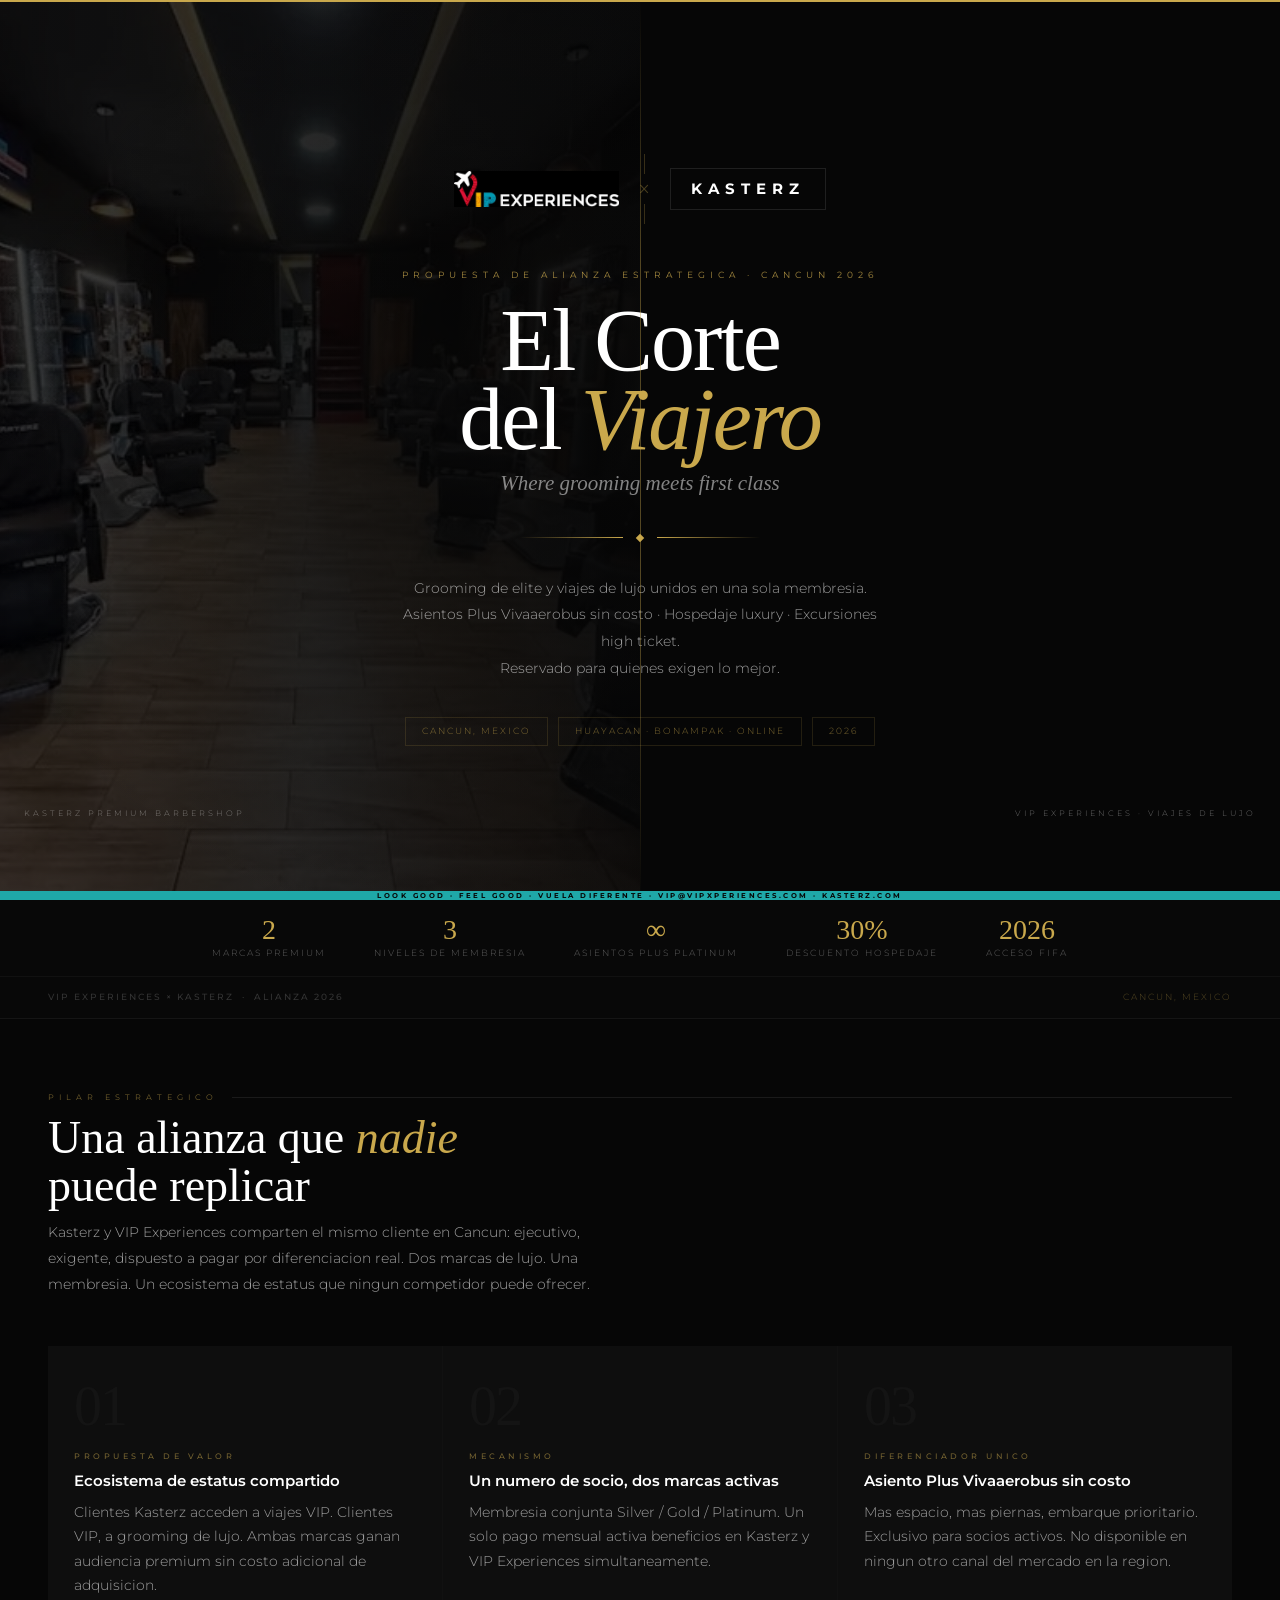
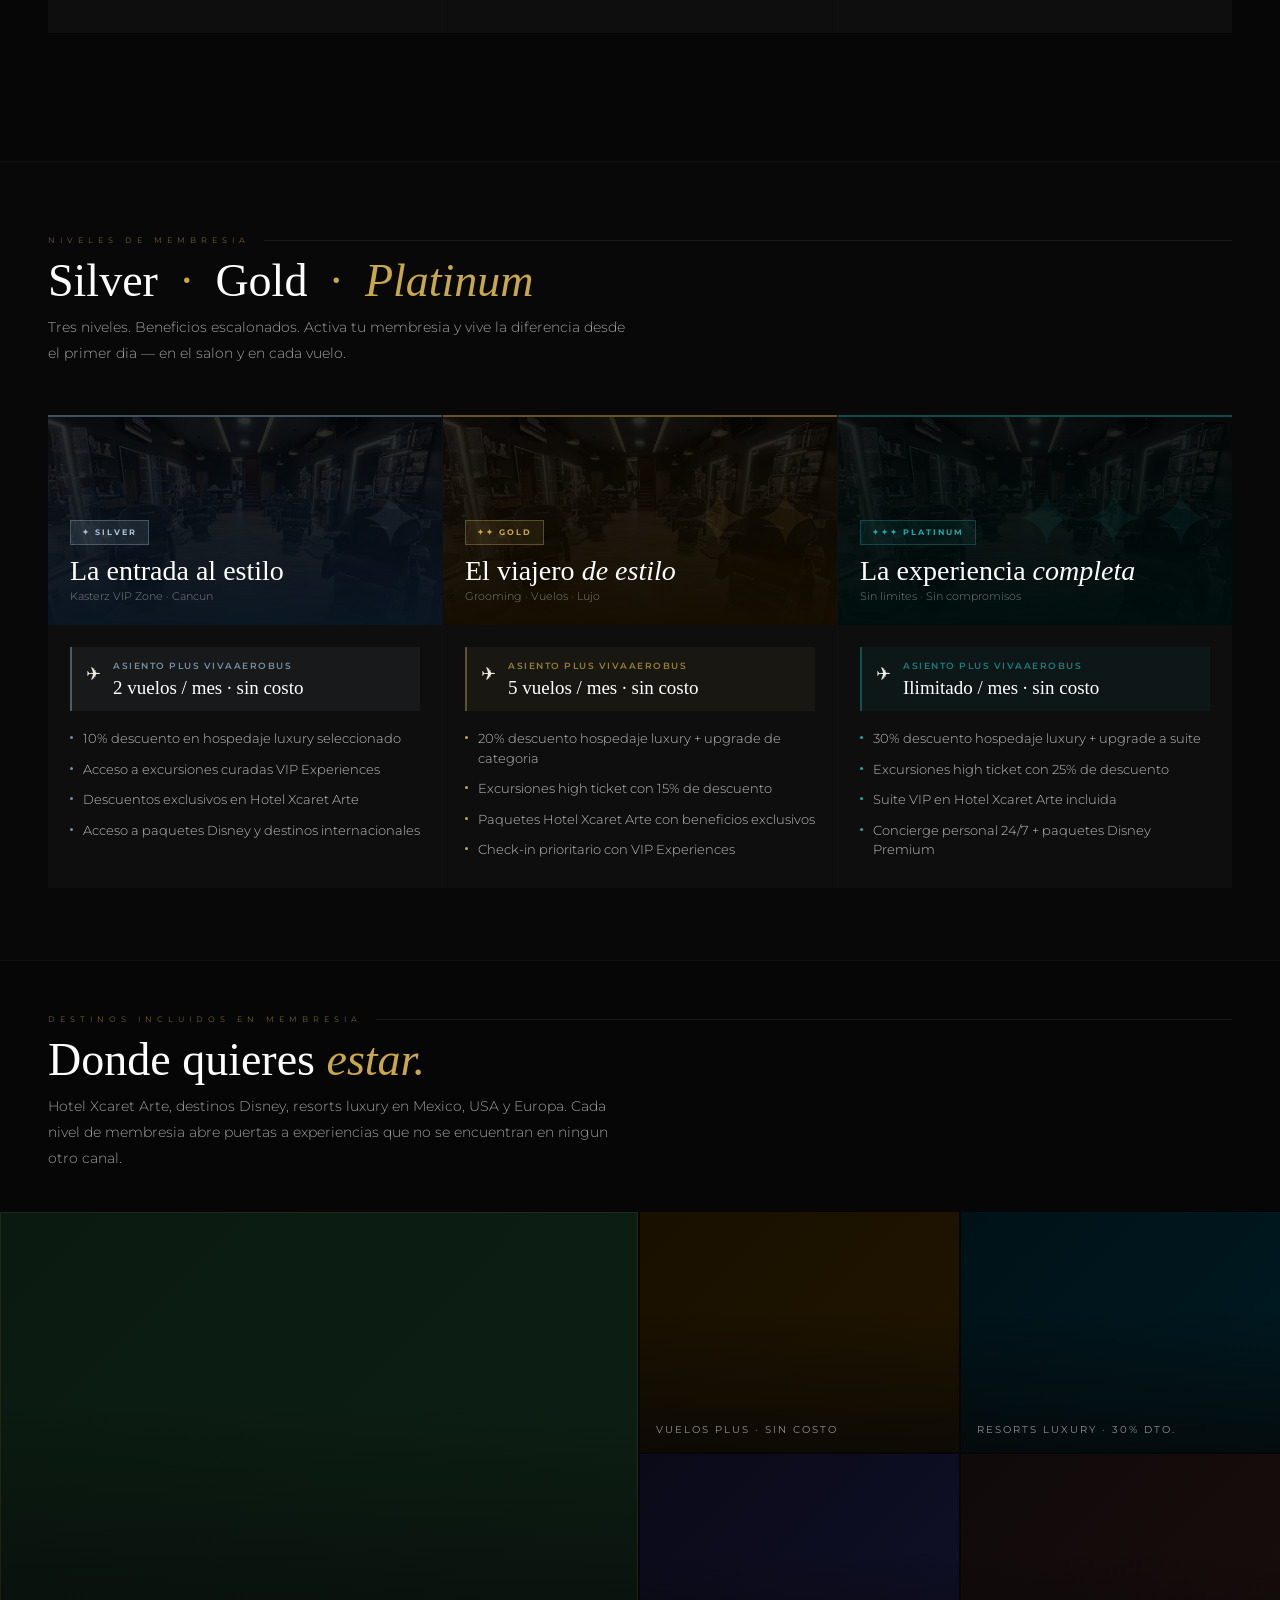
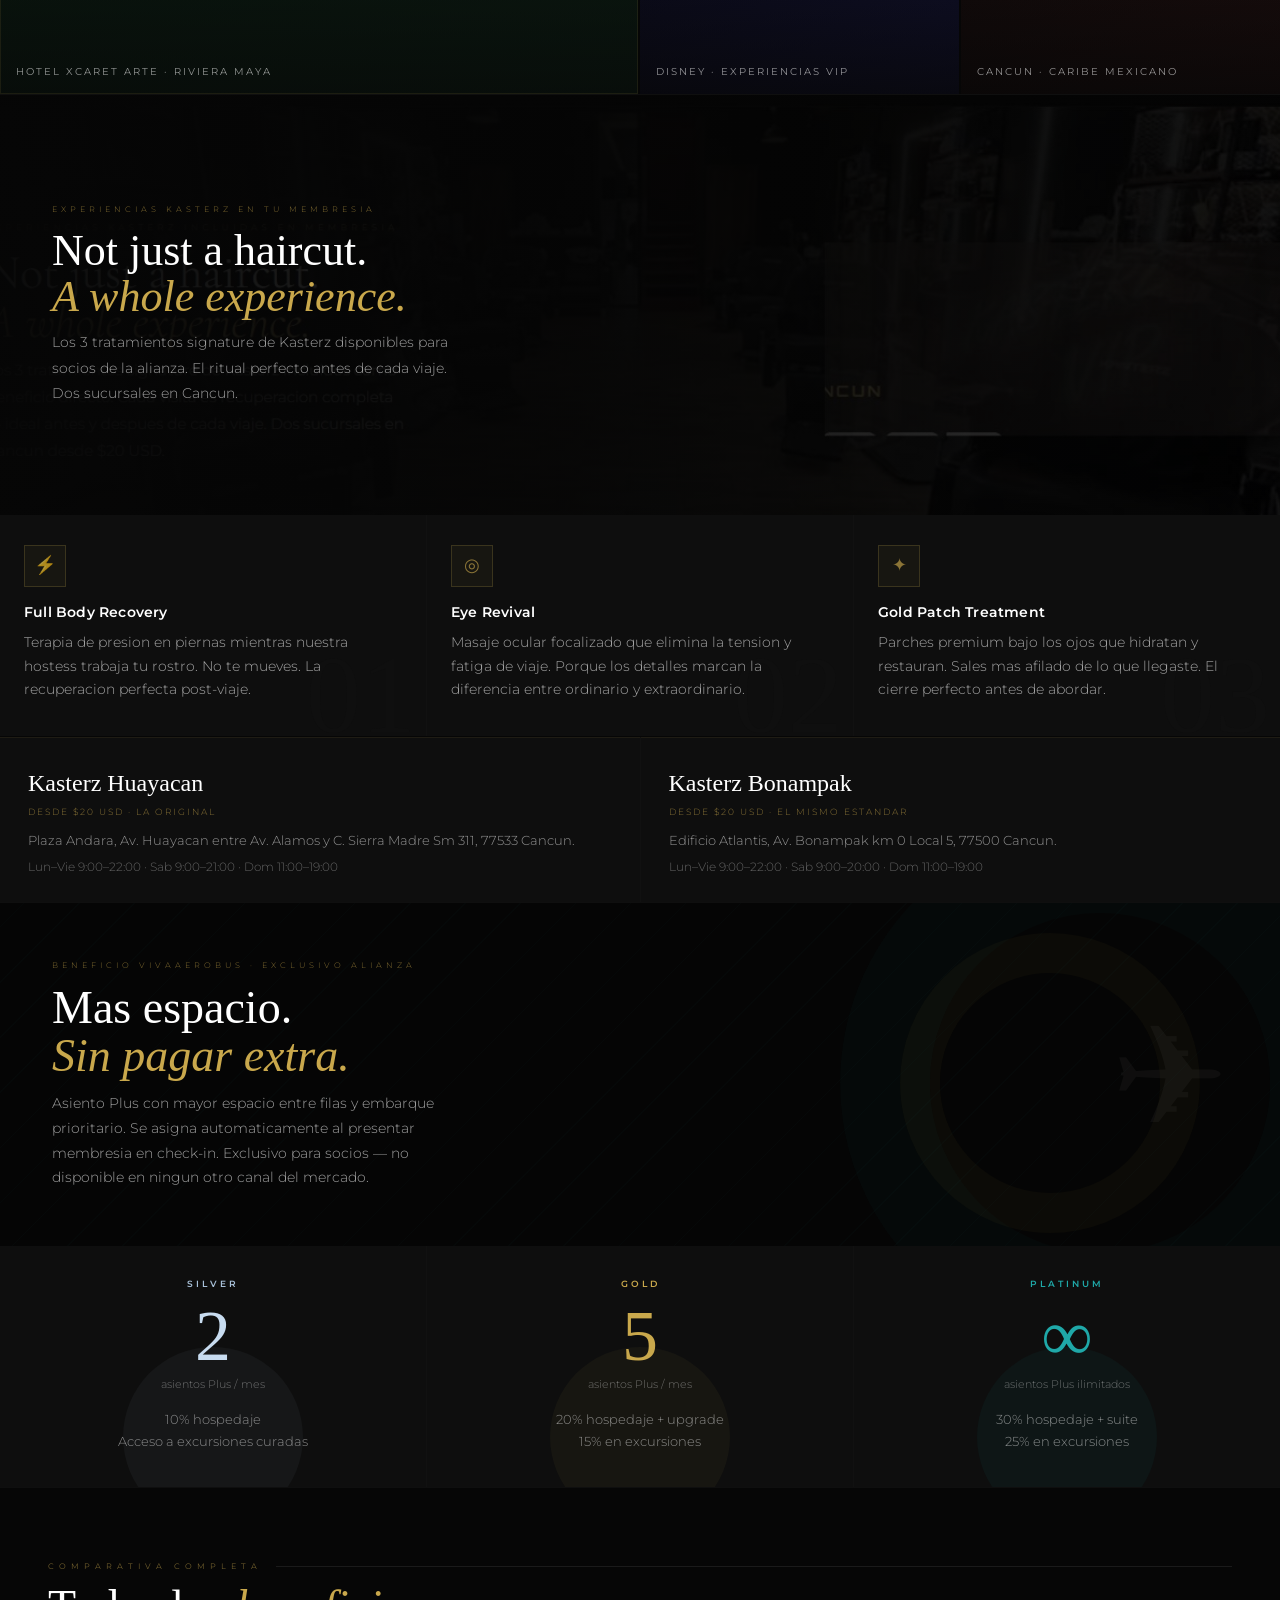
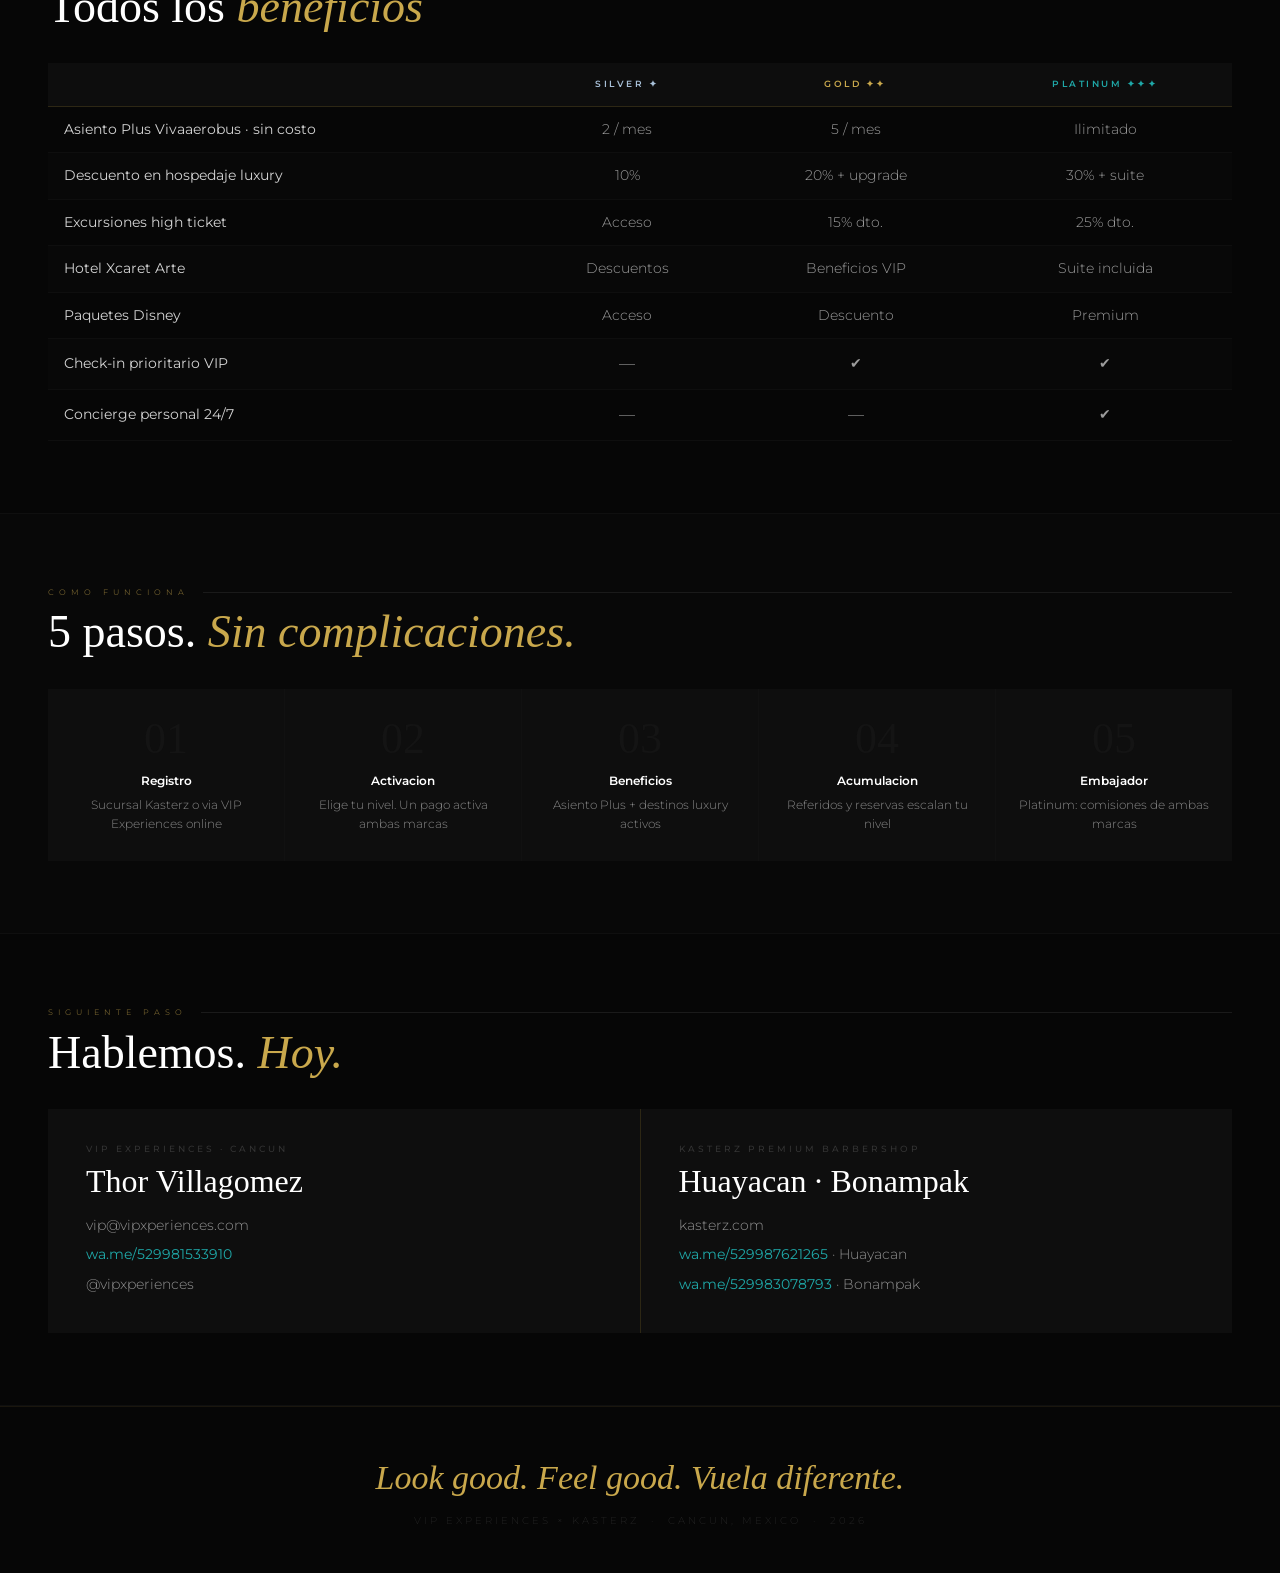
==== commit db6f668c: "Remove white filter from logo to show original colors" ====
--- a/index.html
+++ b/index.html
@@ -4,7 +4,7 @@
 <meta charset="UTF-8">
 <meta name="viewport" content="width=device-width, initial-scale=1.0">
 <title>El Corte del Viajero — Kasterz × VIP Experiences</title>
-<link href="https://fonts.googleapis.com/css2?family=Cormorant+Garamond:ital,wght@0,300;0,400;0,600;1,300;1,400;1,600&family=Montserrat:wght@300;400;500;600;700&display=swap" rel="stylesheet">
+<link href="https://fonts.googleapis.com/css2?family=Cormorahnt+Garamond:ital,wght@0,300;0,400;0,600;1,300;1,400;1,600&family=Montserrat:wght@300;400;500;600;700&display=swap" rel="stylesheet">
 <style>
 *{margin:0;padding:0;box-sizing:border-box}
 :root{
@@ -546,4 +546,4 @@
 </footer>
 
 </body>
-</html>+</html>
